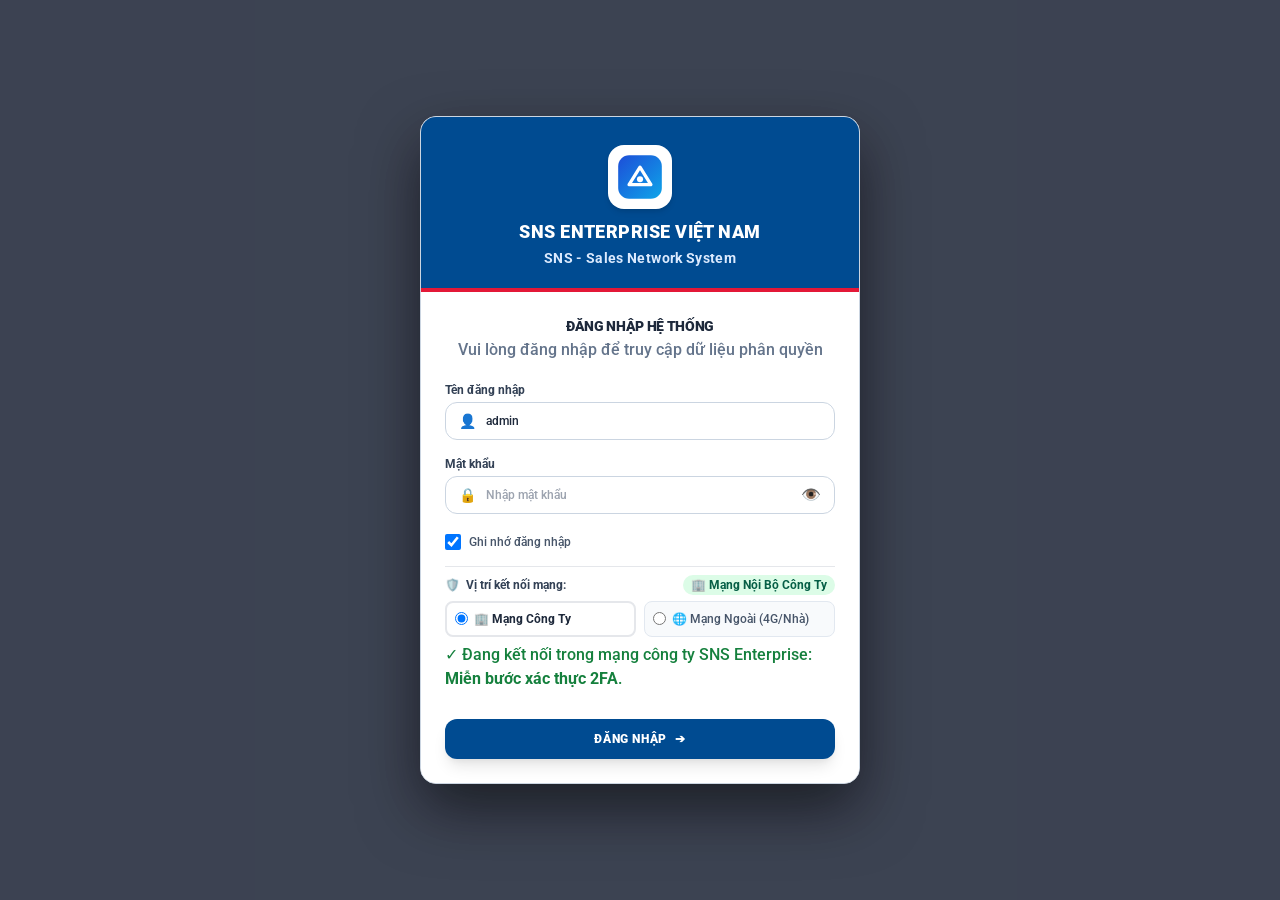
==== index.html @ ab9545ea "feat: Initial release of SNS Enterprise Platform Standalone Demo" ====
<!DOCTYPE html>



<html lang="vi">



<head>



    <meta charset="UTF-8">



    <meta name="viewport" content="width=device-width, initial-scale=1.0">



    <title>SNS - Sales Network System</title>



    <link rel="stylesheet" href="tailwind.min.css">



        <script src="pako.min.js"></script>



    <script src="echarts.min.js"></script>



    <script src="xlsx.full.min.js"></script>



    <script src="exceljs.min.js"></script>



    <script src="html2pdf.bundle.min.js"></script>



    <link href="https://fonts.googleapis.com/css2?family=Roboto:wght@300;400;500;700;900&family=JetBrains+Mono:wght@500;700&display=swap" rel="stylesheet">



    <!-- ENTERPRISE CUSTOM STYLESHEET (DECOUPLED MODULAR) -->
    <link rel="stylesheet" href="css/app-custom.css?v=1794474573">



</head>



<body class="flex min-h-screen bg-[#F0F2F5]">



        <!-- LOGIN MODAL (EXACT MATCH OF USER SCREENSHOT media_1788600533788.png) -->



    <div id="login-overlay" style="display: flex; position: fixed; inset: 0; z-index: 999999; background: #0f172a; align-items: center; justify-content: center;" class="cj-modal-backdrop active" onclick="if(event.target === this && currentUser) closeLoginModal();">



        <div class="cj-modal-window relative max-w-md w-full rounded-2xl overflow-hidden shadow-2xl" onclick="event.stopPropagation();" style="max-width: 440px;">



            <!-- Close Button (X) - ONLY VISIBLE WHEN USER IS LOGGED IN -->



            <button id="login-modal-close-btn" onclick="closeLoginModal()" type="button" class="absolute top-3 right-3 text-white/80 hover:text-white hover:bg-white/20 rounded-full w-8 h-8 flex items-center justify-center text-sm font-bold z-20 transition-all cursor-pointer hidden" title="Đóng bảng đăng nhập">



                ✕



            </button>







            <!-- 1. Top Blue Brand Header with Red Accent Line -->



            <div class="pt-7 pb-5 px-6 flex flex-col items-center justify-center text-center" style="background-color: #004B91 !important; border-bottom: 4px solid #E31837 !important;">



                <!-- White rounded square logo container -->



                <div class="w-16 h-16 bg-white rounded-2xl shadow-md p-2 flex items-center justify-center mb-3">



                    <img src="logo_sns.svg" alt="SNS Enterprise" class="w-full h-full object-contain">



                </div>



                <h2 class="text-white font-black text-lg tracking-wide uppercase leading-tight">SNS ENTERPRISE VIỆT NAM</h2>



                <p class="text-blue-100 text-sm font-bold tracking-wide mt-1">SNS - Sales Network System</p>



            </div>







            <!-- 2. Form Body -->



            <div class="p-6 bg-white">



                <div class="text-center mb-5">



                    <h3 class="text-sm font-black text-slate-800 uppercase tracking-tight">ĐĂNG NHẬP HỆ THỐNG</h3>



                    <p class="text-[11px] text-slate-500 font-medium mt-0.5">Vui lòng đăng nhập để truy cập dữ liệu phân quyền</p>



                </div>







                <!-- Error Message Banner -->



                <div id="login-error-msg" class="hidden mb-4 p-2.5 rounded-lg bg-red-50 border border-red-200 text-red-600 text-xs font-semibold flex items-center gap-2">



                    <span>⚠️</span> <span id="login-error-text">Mật khẩu không chính xác!</span>



                </div>











                <!-- Input Fields matching user screenshot -->



                <form onsubmit="submitLogin(event)" class="space-y-4">



                    <div>



                        <label class="block text-xs font-bold text-slate-700 mb-1">Tên đăng nhập</label>



                        <div class="relative flex items-center">



                            <span class="absolute left-3.5 text-slate-400 text-sm">👤</span>



                            <input type="text" id="login-username" value="admin" required placeholder="Nhập tên đăng nhập" class="w-full text-xs border border-slate-300 rounded-xl pl-10 pr-3 py-2.5 focus:outline-none focus:ring-2 focus:ring-blue-500 font-medium text-slate-800 bg-white">



                        </div>



                    </div>







                    <div>



                        <label class="block text-xs font-bold text-slate-700 mb-1">Mật khẩu</label>



                        <div class="relative flex items-center">



                            <span class="absolute left-3.5 text-slate-400 text-sm">🔒</span>



                            <input type="password" id="login-password" required placeholder="Nhập mật khẩu" class="w-full text-xs border border-slate-300 rounded-xl pl-10 pr-10 py-2.5 focus:outline-none focus:ring-2 focus:ring-blue-500 font-medium text-slate-800 bg-white">



                            <button type="button" onclick="togglePasswordVisibility('login-password')" class="absolute right-3.5 text-slate-400 hover:text-slate-600 cursor-pointer">👁️</button>



                        </div>



                    </div>







                    <div class="flex items-center justify-between pt-1">



                        <label class="flex items-center gap-2 cursor-pointer select-none">



                            <input type="checkbox" id="login-remember" checked class="w-4 h-4 text-blue-600 rounded border-slate-300 focus:ring-blue-500">



                            <span class="text-xs font-medium text-slate-600">Ghi nhớ đăng nhập</span>



                        </label>



                    </div>







                    <!-- Zero Trust Context-Aware Network Selector -->
                    <div class="pt-2 pb-1 border-t border-slate-100">
                        <div class="flex items-center justify-between text-xs font-bold text-slate-700 mb-1.5">
                            <span class="flex items-center gap-1.5">
                                <span>🛡️</span> Vị trí kết nối mạng:
                            </span>
                            <span id="badge-network-status" class="text-[10px] font-bold px-2 py-0.5 rounded-full bg-emerald-100 text-emerald-800">
                                🏢 Mạng Nội Bộ Công Ty
                            </span>
                        </div>
                        <div class="grid grid-cols-2 gap-2 text-xs">
                            <label id="label-net-company" class="flex items-center gap-1.5 p-2 rounded-lg border-2 border-emerald-500 bg-emerald-50/70 cursor-pointer text-slate-800 font-bold transition">
                                <input type="radio" name="network_mode" value="company" checked onchange="updateNetworkModeDisplay('company')" class="text-emerald-600">
                                <span>🏢 Mạng Công Ty</span>
                            </label>
                            <label id="label-net-external" class="flex items-center gap-1.5 p-2 rounded-lg border border-slate-200 bg-slate-50 cursor-pointer text-slate-600 font-medium transition">
                                <input type="radio" name="network_mode" value="external" onchange="updateNetworkModeDisplay('external')" class="text-amber-600">
                                <span>🌐 Mạng Ngoài (4G/Nhà)</span>
                            </label>
                        </div>
                        <p id="net-hint-text" class="text-[10px] text-emerald-700 mt-1.5 font-medium">
                            ✓ Đang kết nối trong mạng công ty SNS Enterprise: <strong>Miễn bước xác thực 2FA</strong>.
                        </p>
                    </div>

                    <script>
                    function updateNetworkModeDisplay(mode) {
                        const badge = document.getElementById('badge-network-status');
                        const hint = document.getElementById('net-hint-text');
                        const lComp = document.getElementById('label-net-company');
                        const lExt = document.getElementById('label-net-external');
                        if (mode === 'company') {
                            if (badge) {
                                badge.className = 'text-[10px] font-bold px-2 py-0.5 rounded-full bg-emerald-100 text-emerald-800';
                                badge.textContent = '🏢 Mạng Nội Bộ Công Ty';
                            }
                            if (hint) {
                                hint.className = 'text-[10px] text-emerald-700 mt-1.5 font-medium';
                                hint.innerHTML = '✓ Đang kết nối trong mạng công ty SNS Enterprise: <strong>Miễn bước xác thực 2FA</strong>.';
                            }
                            if (lComp) lComp.className = 'flex items-center gap-1.5 p-2 rounded-lg border-2 border-emerald-500 bg-emerald-50/70 cursor-pointer text-slate-800 font-bold transition';
                            if (lExt) lExt.className = 'flex items-center gap-1.5 p-2 rounded-lg border border-slate-200 bg-slate-50 cursor-pointer text-slate-600 font-medium transition';
                        } else {
                            if (badge) {
                                badge.className = 'text-[10px] font-bold px-2 py-0.5 rounded-full bg-amber-100 text-amber-800';
                                badge.textContent = '🌐 Mạng Ngoài (Internet / 4G)';
                            }
                            if (hint) {
                                hint.className = 'text-[10px] text-amber-700 mt-1.5 font-medium';
                                hint.innerHTML = '⚠️ Truy cập từ Internet bên ngoài: Bắt buộc <strong>Xác thực OTP gửi qua Email cá nhân</strong> theo chuẩn Zero Trust.';
                            }
                            if (lExt) lExt.className = 'flex items-center gap-1.5 p-2 rounded-lg border-2 border-amber-500 bg-amber-50/70 cursor-pointer text-slate-800 font-bold transition';
                            if (lComp) lComp.className = 'flex items-center gap-1.5 p-2 rounded-lg border border-slate-200 bg-slate-50 cursor-pointer text-slate-600 font-medium transition';
                        }
                    }

                    try {
                        const _p = new URLSearchParams(window.location.search);
                        if (_p.get('network_mode') === 'external') {
                            window.addEventListener('DOMContentLoaded', () => {
                                const rExt = document.querySelector('input[name="network_mode"][value="external"]');
                                if (rExt) {
                                    rExt.checked = true;
                                    updateNetworkModeDisplay('external');
                                }
                            });
                        }
                    } catch (_) {}
                    </script>

                    <!-- Solid Blue Submit Button matching image -->



                    <div class="pt-2">



                        <button type="submit" class="w-full py-3 rounded-xl text-white font-black text-xs uppercase tracking-wider shadow-lg flex items-center justify-center gap-2 transition-all cursor-pointer" style="background-color: #004B91 !important;">



                            <span>ĐĂNG NHẬP</span> <span>➔</span>



                        </button>



                    </div>



                </form>



            </div>



        </div>



    </div>







    <!-- CHANGE PASSWORD MODAL -->



    <div id="change-password-modal" style="display: none;" class="cj-modal-backdrop">



        <div class="cj-modal-window max-w-md w-full p-6">



            <div class="flex items-center justify-between mb-4 border-b border-slate-100 pb-3">



                <div class="flex items-center gap-2">



                    <span class="text-xl">🔑</span>



                    <div>



                        <h3 class="text-sm font-black text-slate-800">Đổi Mật Khẩu Cá Nhân</h3>



                        <p class="text-[11px] text-slate-500">Bảo mật tài khoản người dùng</p>



                    </div>



                </div>



                <button onclick="closeChangePasswordModal()" class="text-slate-400 hover:text-slate-600 text-lg font-bold">✕</button>



            </div>







            <!-- Messages -->



            <div id="cp-error-msg" class="hidden mb-3 p-2.5 rounded-lg bg-red-50 border border-red-200 text-red-600 text-xs font-semibold flex items-center gap-2">



                <span>⚠️</span> <span id="cp-error-text">Lỗi</span>



            </div>



            <div id="cp-success-msg" class="hidden mb-3 p-2.5 rounded-lg bg-emerald-50 border border-emerald-200 text-emerald-700 text-xs font-semibold flex items-center gap-2">



                <span>✅</span> <span>Đổi mật khẩu thành công!</span>



            </div>







            <form onsubmit="submitChangePassword(event); return false;" class="space-y-3">



                <div>



                    <label class="block text-xs font-semibold text-slate-700 mb-1">Tài khoản:</label>



                    <input type="text" id="cp-username" disabled class="w-full text-xs bg-slate-100 border border-slate-300 rounded-lg p-2 font-bold text-slate-600">



                </div>



                <div>



                    <label class="block text-xs font-semibold text-slate-700 mb-1">Mật khẩu hiện tại:</label>



                    <div class="relative">



                        <input type="password" id="cp-curr-pass" placeholder="Nhập mật khẩu đang dùng" class="w-full text-xs border border-slate-300 rounded-lg p-2 pr-10 focus:outline-none focus:ring-2 focus:ring-blue-500">



                        <button type="button" onclick="togglePasswordVisibility('cp-curr-pass')" class="absolute right-3 top-2 text-slate-400 hover:text-slate-600">👁️</button>



                    </div>



                </div>



                <div>



                    <label class="block text-xs font-semibold text-slate-700 mb-1">Mật khẩu mới:</label>



                    <div class="relative">



                        <input type="password" id="cp-new-pass" oninput="onPasswordInputChange(this.value)" placeholder="Nhập mật khẩu mới" class="w-full text-xs border border-slate-300 rounded-lg p-2 pr-10 focus:outline-none focus:ring-2 focus:ring-blue-500 font-mono">
                    </div>

                    <!-- Bảng hướng dẫn & kiểm tra điều kiện mật khẩu trực quan -->
                    <div class="mt-2 p-2.5 rounded-lg bg-slate-50 border border-slate-200 text-[11px] space-y-1.5">
                        <div class="font-bold text-slate-700 flex items-center gap-1.5">
                            <span>🛡️</span> <span>Yêu cầu điều kiện mật khẩu:</span>
                        </div>
                        <div class="grid grid-cols-1 gap-1 text-[11px] text-slate-600 pl-1">
                            <div id="rule-len" class="flex items-center gap-1.5 text-slate-500 transition-colors">
                                <span class="icon font-black text-xs text-slate-400">○</span>
                                <span>Tối thiểu <strong>8 ký tự</strong> trở lên</span>
                            </div>
                            <div id="rule-num" class="flex items-center gap-1.5 text-slate-500 transition-colors">
                                <span class="icon font-black text-xs text-slate-400">○</span>
                                <span>Chứa ít nhất <strong>1 chữ số</strong> (0–9)</span>
                            </div>
                            <div id="rule-spec" class="flex items-center gap-1.5 text-slate-500 transition-colors">
                                <span class="icon font-black text-xs text-slate-400">○</span>
                                <span>Chứa ít nhất <strong>1 ký tự đặc biệt</strong> (ví dụ: <code>@</code>, <code>#</code>, <code>$</code>, <code>%</code>, <code>*</code>, <code>!</code>)</span>
                            </div>
                        </div>
                    </div>
                    



                </div>



                <div>



                    <label class="block text-xs font-semibold text-slate-700 mb-1">Xác nhận mật khẩu mới:</label>



                    <div class="relative">



                        <input type="password" id="cp-confirm-pass" placeholder="Nhập lại mật khẩu mới" class="w-full text-xs border border-slate-300 rounded-lg p-2 pr-10 focus:outline-none focus:ring-2 focus:ring-blue-500">



                        <button type="button" onclick="togglePasswordVisibility('cp-confirm-pass')" class="absolute right-3 top-2 text-slate-400 hover:text-slate-600">👁️</button>



                    </div>



                </div>



                <div class="flex justify-end gap-2 pt-3">



                    <button type="button" onclick="closeChangePasswordModal()" class="px-4 py-2 rounded-lg bg-slate-100 hover:bg-slate-200 text-slate-700 text-xs font-bold transition-all">



                        Hủy



                    </button>



<button type="button" id="btn-submit-change-pass" onclick="submitChangePassword(event)" style="background-color: #004B91 !important; color: #ffffff !important;" class="px-5 py-2.5 rounded-xl bg-[#004B91] hover:bg-blue-800 text-white text-xs font-black shadow-md transition-all cursor-pointer flex items-center gap-1.5">



                        <span>💾</span> <span id="cp-btn-text">Lưu Mật Khẩu</span>



                    </button>



                </div>



            </form>



        </div>



    </div>







    <!-- AVATAR MODAL (CẬP NHẬT ẢNH ĐẠI DIỆN) -->



    <div id="avatar-modal" style="display: none; z-index: 1000000 !important;" class="cj-modal-backdrop">



        <div class="cj-modal-window max-w-xl w-full p-5 sm:p-6 flex flex-col shadow-2xl border border-slate-200" style="max-height: 90vh;">



            <!-- Modal Header -->



            <div class="flex items-center justify-between pb-3 border-b border-slate-100 flex-shrink-0">



                <div class="flex items-center gap-2.5">



                    <div class="w-9 h-9 rounded-xl bg-sky-100 text-sky-700 flex items-center justify-center text-xl font-bold">



                        📷



                    </div>



                    <div>



                        <h3 class="text-base font-black text-slate-800">Cập Nhật Ảnh Đại Diện</h3>



                        <p class="text-xs text-slate-500">Tùy biến hình đại diện cá nhân trên hệ thống CJ</p>



                    </div>



                </div>



                <button type="button" onclick="closeAvatarModal()" class="w-8 h-8 rounded-lg bg-slate-100 hover:bg-slate-200 text-slate-500 hover:text-slate-800 text-base font-bold transition-all flex items-center justify-center">✕</button>



            </div>







            <!-- Modal Body (Scrollable) -->



            <div class="overflow-y-auto flex-1 py-4 space-y-4 pr-1">



                <!-- Current & Selected Avatar Preview Card -->



                <div class="p-4 rounded-2xl bg-gradient-to-r from-blue-900 to-indigo-950 text-white flex items-center gap-4 shadow-sm border border-blue-800/60">



                    <div class="relative flex-shrink-0">



                        <div id="avatar-modal-preview-box" class="w-20 h-20 rounded-full overflow-hidden border-2 border-white shadow-md flex items-center justify-center bg-blue-800 text-white text-2xl font-black">



                            <span id="avatar-preview-fallback">👤</span>



                            <img id="avatar-preview-img" src="" alt="Preview" class="w-full h-full object-cover hidden">



                        </div>



                        <div class="absolute bottom-0 right-0 w-6 h-6 bg-emerald-500 rounded-full border-2 border-white flex items-center justify-center text-[10px] text-white font-bold" title="Xem trước">✓</div>



                    </div>



                    <div class="flex-1 min-w-0">



                        <div class="text-[11px] uppercase tracking-wider text-sky-300 font-bold">Đang hiển thị cho tài khoản</div>



                        <div id="avatar-preview-fullname" class="text-base font-black truncate text-white">Quản Trị Viên</div>



                        <div id="avatar-preview-username" class="text-xs text-blue-200 font-mono">@admin</div>



                        <div class="text-[11px] text-slate-300 mt-1 flex items-center gap-1.5">



                            <span class="inline-block w-2 h-2 rounded-full bg-emerald-400"></span>



                            <span id="avatar-preview-source">Chưa thay đổi</span>



                        </div>



                    </div>



                </div>







                <!-- Tabs: 1. Bộ Sưu Tập Có Sẵn | 2. Tải Lên Từ Máy Tính -->



                <div>



                    <div class="flex items-center gap-2 border-b border-slate-200 pb-2">



                        <button type="button" id="tab-btn-preset-avatar" onclick="switchAvatarTab('preset')" class="px-3.5 py-1.5 rounded-lg text-xs font-black transition-all bg-blue-600 text-white shadow-xs flex items-center gap-1.5">



                            <span>🎭</span> <span>Bộ Sưu Tập Có Sẵn (12)</span>



                        </button>



                        <button type="button" id="tab-btn-upload-avatar" onclick="switchAvatarTab('upload')" class="px-3.5 py-1.5 rounded-lg text-xs font-black transition-all bg-slate-100 text-slate-700 hover:bg-slate-200 flex items-center gap-1.5">



                            <span>💻</span> <span>Tải Lên Từ Máy Tính</span>



                        </button>



                    </div>







                    <!-- TAB 1: PRESET AVATARS -->



                    <div id="tab-content-preset" class="pt-3">



                        <div class="text-[11px] font-semibold text-slate-500 mb-2.5 flex items-center justify-between">



                            <span>Chọn một ảnh đại diện phong cách chuyên nghiệp phù hợp với bạn:</span>



                            <span class="text-[10px] text-blue-600 font-bold">Vector HD Siêu Nét</span>



                        </div>



                        <div id="preset-avatars-grid" class="grid grid-cols-4 sm:grid-cols-6 gap-2.5">



                            <!-- Injected by JavaScript -->



                        </div>



                    </div>







                    <!-- TAB 2: UPLOAD FROM COMPUTER -->



                    <div id="tab-content-upload" class="pt-3 hidden">



                        <div class="border-2 border-dashed border-sky-300 hover:border-blue-500 rounded-2xl p-6 bg-sky-50/50 hover:bg-sky-50 transition-all text-center cursor-pointer flex flex-col items-center justify-center gap-2" onclick="document.getElementById('avatar-file-input').click()">



                            <input type="file" id="avatar-file-input" accept="image/png,image/jpeg,image/jpg,image/webp,image/gif" class="hidden" onchange="handleAvatarFileSelect(event)">



                            <div class="w-14 h-14 rounded-2xl bg-white shadow-sm border border-sky-200 flex items-center justify-center text-2xl text-blue-600">



                                📤



                            </div>



                            <div class="font-bold text-slate-800 text-sm">Nhấp để chọn ảnh từ máy tính hoặc kéo thả vào đây</div>



                            <div class="text-xs text-slate-500">Hỗ trợ JPG, PNG, WEBP, GIF (Tối đa 10MB)</div>



                            <div class="mt-2 inline-flex items-center gap-1 text-[11px] font-bold text-blue-700 bg-white px-3 py-1.5 rounded-lg border border-blue-200 shadow-2xs">



                                <span>⚡</span> Tự động căn chỉnh & nén kích thước tối ưu (128x128px)



                            </div>



                        </div>



                        <div id="upload-status-msg" class="mt-2 text-xs font-semibold text-slate-600 hidden text-center"></div>



                    </div>



                </div>



            </div>







            <!-- Modal Footer -->



            <div class="pt-3 border-t border-slate-100 flex items-center justify-between flex-shrink-0">



                <button type="button" onclick="resetAvatarToDefault()" class="px-3 py-2 rounded-xl text-xs font-bold text-red-600 hover:bg-red-50 border border-red-200 transition-all flex items-center gap-1" title="Xóa ảnh và dùng chữ cái đầu">



                    <span>🗑️</span> <span>Về Mặc Định</span>



                </button>



                <div class="flex items-center gap-2">



                    <button type="button" onclick="closeAvatarModal()" class="px-4 py-2 rounded-xl text-xs font-bold text-slate-600 hover:bg-slate-100 border border-slate-200 transition-all">



                        Hủy



                    </button>



                    <button type="button" onclick="saveUserAvatar()" class="px-5 py-2 rounded-xl text-xs font-black text-white bg-blue-600 hover:bg-blue-700 shadow transition-all flex items-center gap-1.5">



                        <span>💾</span> <span>Lưu Ảnh Đại Diện</span>



                    </button>



                </div>



            </div>



        </div>



    </div>







    <!-- ADMIN USER MANAGEMENT MODAL (MODERN RBAC PORTAL) -->



    <div id="admin-modal" style="display: none;" class="cj-modal-backdrop">



        <div class="cj-modal-window max-w-6xl w-full p-3 sm:p-5 md:p-6 flex flex-col shadow-2xl border border-slate-200" style="max-height: 94vh;">



            <!-- Header Bar -->



            <div class="flex flex-col sm:flex-row sm:items-center justify-between border-b border-slate-200 pb-3 mb-3 gap-2.5">



                <div class="flex items-center gap-2.5">



                    <div class="w-9 h-9 sm:w-10 sm:h-10 rounded-xl bg-blue-600 text-white flex items-center justify-center font-bold text-lg shadow-md flex-shrink-0">



                        ⚙️



                    </div>



                    <div>



                        <div class="flex items-center gap-2">



                            <h3 class="text-sm sm:text-base font-black text-slate-900 leading-tight flex items-center gap-2"><span>Identity & Access Management (IAM)</span> <span class="text-xs font-normal text-slate-400">| Quản Trị Phân Quyền Doanh Nghiệp</span></h3>



                            <span id="user-count-badge-header" class="px-2 py-0.5 rounded-full text-[11px] font-black bg-blue-100 text-blue-800 border border-blue-200">30 Users</span>



                        </div>



                        <p class="text-[11px] text-slate-500 flex items-center gap-1.5"><span class="w-2 h-2 rounded-full bg-emerald-500 inline-block animate-pulse"></span> Zero-Trust Architecture • RBAC • Row-Level Security (RLS) • ISO/IEC 27001 Standard</p>



                    </div>



                </div>



                



                <!-- Action Toolbar (SOLID HIGH-CONTRAST BUTTONS) -->
                <div class="flex flex-wrap items-center gap-2">
                    <button type="button" onclick="openImportExcelModal()" class="btn-admin-action-import" title="Import danh sách người dùng từ file Excel">
                        <span style="font-size: 14px;">📥</span> <span>Import Excel</span>
                    </button>
                    <button type="button" onclick="exportUsersExcel()" class="btn-admin-action-export" title="Xuất danh sách Master Users ra file Excel">
                        <span style="font-size: 14px;">📊</span> <span>Xuất Excel</span>
                    </button>
                    <button type="button" onclick="resetDefaultUsers()" class="btn-admin-action-reset" title="Khôi phục danh sách 40 tài khoản chuẩn của hệ thống">
                        <span style="font-size: 14px;">↺</span> <span>Khôi Phục Gốc</span>
                    </button>
                    <button type="button" onclick="closeAdminModal()" class="btn-admin-action-close" title="Đóng cửa sổ">
                        ✕
                    </button>
                </div>



            </div>







            <!-- Modal Scrollable Content -->



            <div class="flex-1 overflow-y-auto space-y-3 pr-1">



                <!-- KPI Quick Stats -->



                <div class="grid grid-cols-2 sm:grid-cols-4 gap-2">



                    <div class="bg-gradient-to-br from-blue-50/90 to-blue-100/40 border border-blue-200 rounded-xl p-2.5">



                        <div class="text-[10px] uppercase font-bold text-blue-700 flex items-center justify-between">



                            <span>Tổng Tài Khoản</span>



                            <span>👥</span>



                        </div>



                        <div class="text-xl font-black font-mono-num text-blue-900 mt-0.5" id="stat-total-users">0</div>



                        <div class="text-[10px] text-blue-600 font-medium truncate" id="stat-total-users-sub">Đang hoạt động trên hệ thống</div>



                    </div>



                    <div class="bg-gradient-to-br from-amber-50/90 to-amber-100/40 border border-amber-200 rounded-xl p-2.5">



                        <div class="text-[10px] uppercase font-bold text-amber-700 flex items-center justify-between">



                            <span>Admin & BOD</span>



                            <span>👑</span>



                        </div>



                        <div class="text-xl font-black font-mono-num text-amber-900 mt-0.5" id="stat-admin-bod">0</div>



                        <div class="text-[10px] text-amber-600 font-medium truncate">Quản trị & Ban Giám Đốc</div>



                    </div>



                    <div class="bg-gradient-to-br from-emerald-50/90 to-emerald-100/40 border border-emerald-200 rounded-xl p-2.5">



                        <div class="text-[10px] uppercase font-bold text-emerald-700 flex items-center justify-between">



                            <span>Field Sales Force</span>



                            <span>💼</span>



                        </div>



                        <div class="text-xl font-black font-mono-num text-emerald-900 mt-0.5" id="stat-field-sales">0</div>



                        <div class="text-[10px] text-emerald-600 font-medium truncate">RSM, ASM, GSBH, KAM</div>



                    </div>



                    <div class="bg-gradient-to-br from-purple-50/90 to-purple-100/40 border border-purple-200 rounded-xl p-2.5">



                        <div class="text-[10px] uppercase font-bold text-purple-700 flex items-center justify-between">



                            <span>Back Office & Viewers</span>



                            <span>👁️</span>



                        </div>



                        <div class="text-xl font-black font-mono-num text-purple-900 mt-0.5" id="stat-viewers">0</div>



                        <div class="text-[10px] text-purple-600 font-medium truncate">NPP, B2B/KR, Viewers</div>



                    </div>



                </div>







                <!-- Form Thêm/Sửa (COLLAPSED BY DEFAULT - CLICK ĐỂ BUNG MỞ) -->



                <div class="bg-white border border-slate-200 rounded-xl shadow-sm relative z-30">



                    <div class="px-3.5 py-2.5 bg-slate-100 hover:bg-slate-200/70 flex items-center justify-between cursor-pointer select-none transition-all rounded-t-xl" onclick="toggleAdminUserForm()">



                        <div class="flex items-center gap-2">



                            <span id="admin-form-icon" class="text-sm font-bold text-blue-700">➕</span>



                            <span id="admin-form-title" class="text-xs font-black text-slate-800 uppercase tracking-wide">Thêm Người Dùng Mới</span>



                            <span id="admin-form-badge" class="hidden text-[10px] font-bold px-2 py-0.5 rounded-full bg-amber-100 text-amber-800 border border-amber-200">Đang Sửa</span>



                        </div>



                        <div class="flex items-center gap-2">



                            <span id="admin-form-toggle-btn" class="text-xs text-blue-700 font-bold bg-white px-2.5 py-1 rounded-lg border border-slate-300 hover:bg-blue-50 shadow-2xs">Bung mở biểu mẫu ▼</span>



                        </div>



                    </div>



                    <!-- Form content collapsed by default -->



                    <div id="admin-user-form-content" class="hidden p-3.5 space-y-3 border-t border-slate-200">



                        <form id="admin-user-form" onsubmit="saveAdminUser(event)" class="space-y-3">



                            <!-- Row 1: Account Info -->



                            <div class="grid grid-cols-1 sm:grid-cols-2 md:grid-cols-5 gap-2.5">

                                <div>
                                    <label class="block text-[11px] font-bold text-slate-700 mb-1">Username <span class="text-rose-500">*</span>:</label>
                                    <input type="text" id="adm-username" required placeholder="vd: asm_danang" class="w-full text-xs border border-slate-300 rounded-lg p-2 focus:ring-2 focus:ring-blue-500 font-mono text-slate-800">
                                </div>

                                <div>
                                    <label class="block text-[11px] font-bold text-slate-700 mb-1">Email (Nhận OTP) <span class="text-rose-500">*</span>:</label>
                                    <input type="email" id="adm-email" placeholder="vd: user@enterprise-demo.com" class="w-full text-xs border border-blue-300 rounded-lg p-2 focus:ring-2 focus:ring-blue-500 font-mono text-slate-800 bg-blue-50/20">
                                </div>

                                <div>
                                    <label class="block text-[11px] font-bold text-slate-700 mb-1">Mật khẩu:</label>
                                    <div class="relative flex items-center">
                                        <input type="password" id="adm-password" placeholder="Tối thiểu 8 ký tự (VD: Cj@2026#)" class="w-full text-xs border border-slate-300 rounded-lg p-2 pr-9 focus:ring-2 focus:ring-blue-500 font-mono font-bold text-blue-900">
                                        <button type="button" onclick="togglePasswordVisibility('adm-password')" class="absolute right-2.5 text-slate-400 hover:text-slate-600 text-sm cursor-pointer" title="Ẩn/Hiện mật khẩu">👁️</button>
                                    </div>
                                </div>

                                <div>
                                    <label class="block text-[11px] font-bold text-slate-700 mb-1">Họ và Tên <span class="text-rose-500">*</span>:</label>
                                    <input type="text" id="adm-fullname" required placeholder="vd: Nguyễn Văn A" class="w-full text-xs border border-slate-300 rounded-lg p-2 focus:ring-2 focus:ring-blue-500 font-semibold text-slate-800">
                                </div>



                                <div>



                                    <label class="block text-[11px] font-bold text-slate-700 mb-1">Vai trò (Role) <span class="text-rose-500">*</span>:</label>



                                    <select id="adm-role" required onchange="onAdminRoleChange()" class="w-full text-xs border border-slate-300 rounded-lg p-2 font-bold text-slate-800 bg-white cursor-pointer hover:border-blue-400">



                                        <option value="admin">admin (Quản trị viên toàn quyền)</option>



                                        <option value="bod">bod (Ban Giám Đốc)</option>



                                        <option value="head_gt">head_gt (Trưởng Kênh GT Toàn Quốc)</option>



                                        <option value="head_mt">head_mt (Trưởng Kênh MT Toàn Quốc)</option>



                                        <option value="head_b2b">head_b2b (Trưởng Kênh B2B Toàn Quốc)</option>



                                        <option value="head_kr">head_kr (Trưởng Kênh KR Toàn Quốc)</option>



                                        <option value="rsm">rsm (Giám đốc Miền GT)</option>



                                        <option value="asm">asm (Quản lý Vùng GT)</option>



                                        <option value="gsbh">gsbh (Giám sát Bán hàng GT)</option>



                                        <option value="npp">npp (Nhà Phân Phối GT)</option>



                                        <option value="kam">kam (Quản lý Key Account MT)</option>



                                        <option value="b2b_lead">b2b_lead (Phụ trách Phân khúc B2B)</option>



                                        <option value="kr_lead">kr_lead (Phụ trách Nhóm Đại lý KR)</option>



                                        <option value="viewer">viewer (Back Office chỉ xem báo cáo)</option>



                                    </select>



                                </div>



                            </div>







                            <!-- Row 2: 3 Cấp Phân Quyền (Kênh -> Cấp -> Phạm vi) -->



                            <div class="grid grid-cols-1 sm:grid-cols-2 md:grid-cols-4 gap-2.5 pt-1 border-t border-slate-100">



                                <!-- Cấp 1: Kênh -->



                                <div class="relative">



                                    <label class="block text-[11px] font-bold text-slate-700 mb-1">1. Kênh (Channel):</label>



                                    <div id="adm-channel-btn" onclick="toggleAdminChannelDropdown(event)" class="w-full text-xs border border-slate-300 rounded-lg p-2 bg-white flex items-center justify-between cursor-pointer hover:border-blue-400 select-none">



                                        <span id="adm-channel-display" class="font-bold text-blue-800 truncate">Tất cả (4 Kênh)</span>



                                        <span class="text-[10px] text-slate-400 ml-1">▼</span>



                                    </div>



                                    <div id="adm-channel-menu" class="hidden absolute left-0 top-full mt-1 w-64 bg-white border border-slate-300 rounded-xl shadow-2xl p-2.5 z-[100] max-h-80 overflow-y-auto">



                                        <div class="text-[10px] font-bold text-slate-500 uppercase tracking-wider mb-1.5 pb-1 border-b border-slate-100 flex items-center justify-between">



                                            <span>Chọn 1 hoặc nhiều Kênh</span>



                                            <button type="button" onclick="closeAdminChannelDropdown()" class="text-slate-400 hover:text-slate-700 font-bold">✕</button>



                                        </div>



                                        <div class="space-y-1">



                                            <label class="flex items-center gap-2 p-1.5 rounded hover:bg-slate-50 cursor-pointer text-xs font-bold text-slate-800">



                                                <input type="checkbox" id="chk-chan-all" checked onchange="onAdminChannelCheckboxChange('all')" class="rounded text-blue-600 focus:ring-blue-500">



                                                <span>Tất cả (4 Kênh)</span>



                                            </label>



                                            <div class="h-px bg-slate-100 my-1"></div>



                                            <label class="flex items-center gap-2 p-1.5 rounded hover:bg-blue-50 cursor-pointer text-xs font-semibold text-blue-700">



                                                <input type="checkbox" id="chk-chan-gt" value="GT" checked onchange="onAdminChannelCheckboxChange('GT')" class="rounded text-blue-600 focus:ring-blue-500">



                                                <span>GT (Kênh Truyền Thống)</span>



                                            </label>



                                            <label class="flex items-center gap-2 p-1.5 rounded hover:bg-emerald-50 cursor-pointer text-xs font-semibold text-emerald-700">



                                                <input type="checkbox" id="chk-chan-mt" value="MT" checked onchange="onAdminChannelCheckboxChange('MT')" class="rounded text-emerald-600 focus:ring-emerald-500">



                                                <span>MT (Kênh Hiện Đại)</span>



                                            </label>



                                            <label class="flex items-center gap-2 p-1.5 rounded hover:bg-amber-50 cursor-pointer text-xs font-semibold text-amber-700">



                                                <input type="checkbox" id="chk-chan-b2b" value="B2B" checked onchange="onAdminChannelCheckboxChange('B2B')" class="rounded text-amber-600 focus:ring-amber-500">



                                                <span>B2B (Food Service)</span>



                                            </label>



                                            <label class="flex items-center gap-2 p-1.5 rounded hover:bg-rose-50 cursor-pointer text-xs font-semibold text-rose-700">



                                                <input type="checkbox" id="chk-chan-kr" value="KR" checked onchange="onAdminChannelCheckboxChange('KR')" class="rounded text-rose-600 focus:ring-rose-500">



                                                <span>KR (Khách Hàn Quốc)</span>



                                            </label>



                                        </div>



                                    </div>



                                    <input type="hidden" id="adm-channel" value="all">



                                </div>







                                <!-- Cấp 2: Cấp phân quyền -->



                                <div>



                                    <label class="block text-[11px] font-bold text-slate-700 mb-1">2. Cấp phân quyền (Scope Level):</label>



                                    <select id="adm-scope-level" required onchange="onAdminScopeLevelChange()" class="w-full text-xs border border-blue-300 rounded-lg p-2 font-bold text-indigo-700 bg-white hover:border-indigo-400 cursor-pointer">



                                        <option value="all">all (Toàn quyền Kênh)</option>



                                    </select>



                                </div>







                                <!-- Cấp 3: Phạm vi dữ liệu -->



                                <div class="sm:col-span-2 relative">



                                    <div class="flex items-center justify-between mb-1">



                                        <label class="block text-[11px] font-bold text-slate-700">3. Phạm vi dữ liệu (Scope Value):</label>



                                        <span id="adm-scope-count-badge" class="text-[10px] text-blue-600 font-semibold truncate max-w-[200px]">Toàn quyền</span>



                                    </div>



                                    <div id="adm-scope-btn" onclick="toggleAdminScopeDropdown(event)" class="w-full text-xs border border-blue-300 rounded-lg p-2 bg-white flex items-center justify-between cursor-pointer hover:border-blue-500 select-none">



                                        <span id="adm-scope-display" class="font-bold text-sky-800 truncate">Toàn quốc (All Values)</span>



                                        <span class="text-[10px] text-slate-400 ml-1">▼</span>



                                    </div>



                                    <div id="adm-scope-menu" class="hidden absolute right-0 top-full mt-1 w-full md:w-[520px] bg-white border border-slate-300 rounded-xl shadow-2xl p-3 z-[100]">



                                        <div class="flex items-center justify-between gap-2 mb-2 pb-2 border-b border-slate-100">



                                            <div class="flex items-center gap-1.5">



                                                <button type="button" onclick="selectAllScopeOptions(true)" class="px-2 py-0.5 bg-blue-50 hover:bg-blue-100 text-blue-700 text-[10px] font-bold rounded">✓ Chọn hết</button>



                                                <button type="button" onclick="selectAllScopeOptions(false)" class="px-2 py-0.5 bg-slate-100 hover:bg-slate-200 text-slate-600 text-[10px] font-bold rounded">✕ Bỏ hết</button>



                                            </div>



                                            <div class="flex items-center gap-2">



                                                <span id="adm-scope-total-items-badge" class="text-[10px] font-bold text-slate-500">0 mục</span>



                                                <button type="button" onclick="closeAdminScopeDropdown()" class="px-3 py-0.5 bg-blue-600 hover:bg-blue-700 text-white text-[11px] font-bold rounded">Xong</button>



                                            </div>



                                        </div>



                                        <div class="mb-2">



                                            <input type="text" id="adm-scope-search" placeholder="🔍 Gõ từ khóa để lọc danh sách nhanh..." oninput="onScopeSearchInput(this.value)" class="w-full text-xs border border-slate-300 rounded-lg p-1.5 pl-2.5 focus:ring-2 focus:ring-blue-500">



                                        </div>



                                        <div id="adm-scope-options-container" class="max-h-60 overflow-y-auto border border-slate-200 rounded-lg p-1.5 grid grid-cols-1 sm:grid-cols-2 gap-1 text-xs bg-slate-50/50">



                                        </div>



                                        <div class="mt-2 pt-2 border-t border-slate-100 flex items-center gap-1.5">



                                            <input type="text" id="adm-scope-custom-input" placeholder="Hoặc gõ tên mục tùy biến..." class="flex-1 text-[11px] border border-slate-200 rounded p-1">



                                            <button type="button" onclick="addCustomScopeFromInput()" class="px-2.5 py-1 bg-indigo-50 hover:bg-indigo-100 text-indigo-700 text-[10px] font-bold rounded">+ Thêm</button>



                                        </div>



                                    </div>



                                    <input type="hidden" id="adm-scope-value-select" value="all">



                                </div>



                            </div>







                            <!-- Action buttons -->



                            <div class="flex justify-end gap-2 pt-1 border-t border-slate-100">



                                <button type="button" id="btn-cancel-edit" onclick="cancelAdminEdit()" class="hidden px-4 py-2 rounded-lg bg-slate-200 hover:bg-slate-300 text-slate-700 text-xs font-bold transition-all cursor-pointer">



                                    Hủy Sửa



                                </button>



                                <button type="submit" class="btn-modal-save">



                                    <span>💾</span> Lưu Người Dùng



                                </button>



                            </div>



                        </form>



                    </div>



                </div>







                <!-- Search & Filter Bar -->



                <div class="flex flex-col sm:flex-row sm:items-center justify-between gap-2 bg-slate-50 p-2.5 rounded-xl border border-slate-200">



                    <div class="relative flex-1">



                        <input type="text" id="user-search-input" onkeyup="filterAdminUserTable()" placeholder="Tìm kiếm theo username, họ tên, role, phạm vi, trạng thái (khóa/active)..." class="w-full text-xs border border-slate-300 rounded-lg pl-8 pr-3 py-2 bg-white focus:ring-2 focus:ring-blue-500 focus:outline-none">



                        <span class="absolute left-2.5 top-2.5 text-slate-400 text-xs">🔍</span>



                    </div>



                    <div class="flex items-center gap-2">



                        <select id="user-filter-role" onchange="filterAdminUserTable()" class="text-xs border border-slate-300 rounded-lg px-2.5 py-2 bg-white font-semibold text-slate-700 focus:ring-2 focus:ring-blue-500 cursor-pointer">



                            <option value="ALL">Tất cả vai trò</option>



                            <option value="admin">admin (Quản trị viên)</option>



                            <option value="bod">bod (Ban Giám Đốc)</option>



                            <option value="rsm">rsm (Giám đốc Miền)</option>



                            <option value="asm">asm (Quản lý Vùng)</option>



                            <option value="gsbh">gsbh (Giám sát Bán hàng)</option>



                            <option value="kam">kam (Quản lý Key Account)</option>



                            <option value="npp">npp (Nhà Phân Phối)</option>



                            <option value="b2b_lead">b2b_lead (Phụ trách B2B)</option>



                            <option value="kr_lead">kr_lead (Phụ trách KR)</option>



                            <option value="viewer">viewer (Chỉ xem)</option>



                        </select>



                        <select id="user-filter-channel" onchange="filterAdminUserTable()" class="text-xs border border-slate-300 rounded-lg px-2.5 py-2 bg-white font-semibold text-slate-700 focus:ring-2 focus:ring-blue-500 cursor-pointer">



                            <option value="ALL">Tất cả kênh</option>



                            <option value="ALL_CHANNELS">Toàn bộ 4 Kênh (ALL)</option>



                            <option value="GT">Kênh GT</option>



                            <option value="MT">Kênh MT</option>



                            <option value="B2B">Kênh B2B</option>



                            <option value="KR">Kênh KR</option>



                        </select>



                        <button type="button" onclick="resetUserFilters()" class="px-2.5 py-2 rounded-lg bg-slate-200 hover:bg-slate-300 text-slate-700 text-xs font-bold cursor-pointer" title="Đặt lại bộ lọc">



                            ↺



                        </button>



                    </div>



                </div>







                <!-- USERS LIST: DESKTOP TABLE VIEW (SOLID CSSuser-mgmt-table-desktop) -->



                <div class="user-mgmt-table-desktop border border-slate-200 rounded-xl overflow-hidden shadow-sm">



                    <div class="bg-slate-100 px-3.5 py-2.5 flex items-center justify-between border-b border-slate-200 text-xs">



                        <div class="flex items-center justify-between w-full">



                            <span class="font-black text-slate-800 uppercase">📋 Danh Sách Người Dùng (<span id="user-count-badge" class="text-blue-700 font-black">0</span>) - <span class="text-blue-600 font-normal">Click vào hàng để xem mật khẩu & phân quyền</span></span>



                            <button type="button" onclick="exportUsersExcel()" class="btn-table-export-excel ml-2">



                                <span>📥</span> <span>Xuất Excel</span>



                            </button>



                        </div>



                    </div>



                    <div class="overflow-x-auto max-h-[420px] border border-slate-200">



                        <table class="mat-table text-left w-full border-collapse">



                            <thead class="sticky top-0 z-10 bg-slate-100 shadow-sm" style="position: sticky; top: 0; z-index: 10; background-color: #f1f5f9;">



                                <tr class="bg-slate-100 border-b-2 border-slate-200" style="background-color: #f1f5f9;">



                                    <th class="p-2.5 bg-slate-100 font-extrabold text-[11px] text-slate-700 uppercase" style="min-width: 170px;">Định Danh & Email OTP</th>



                                    <th class="p-2.5 bg-slate-100 font-black text-[11px] text-slate-700 uppercase tracking-wider" style="min-width: 130px;">Bảo Mật (Security)</th>



                                    <th class="p-2.5 bg-slate-100 font-extrabold text-[11px] text-slate-700 uppercase">Vai Trò (RBAC Role)</th>



                                    <th class="p-2.5 bg-slate-100 font-extrabold text-[11px] text-slate-700 uppercase">Kênh (Channel)</th>



                                    <th class="p-2.5 bg-slate-100 font-extrabold text-[11px] text-slate-700 uppercase">Cấp Phân Quyền</th>



                                    <th class="p-2.5 bg-slate-100 font-extrabold text-[11px] text-slate-700 uppercase">Phạm Vi (Scope)</th>



                                    <th class="p-2.5 bg-slate-100 font-extrabold text-[11px] text-slate-700 uppercase">Trạng Thái (Status)</th>



                                    <th class="p-2.5 bg-slate-100 font-extrabold text-[11px] text-slate-700 uppercase text-center" style="min-width: 200px;">Thao Tác (Actions)</th>



                                </tr>



                            </thead>



                            <tbody id="admin-user-table-body" class="bg-white divide-y divide-slate-100">



                            </tbody>



                        </table>



                    </div>



                </div>







                <!-- USERS LIST: MOBILE CARD VIEW (SOLID CSS user-mgmt-cards-mobile) -->



                <div class="user-mgmt-cards-mobile space-y-2.5">



                    <div class="flex items-center justify-between text-xs px-1 font-bold text-slate-700">



                        <span>DANH SÁCH TÀI KHOẢN (<span id="user-count-badge-mobile">0</span>)</span>



                        <span class="text-[10px] text-blue-600 font-normal">Chạm thẻ để xem chi tiết</span>



                    </div>



                    <div id="admin-user-cards-mobile" class="space-y-2 max-h-[55vh] overflow-y-auto pr-1">



                        <!-- Rendered dynamically -->



                    </div>



                </div>



            </div>



        </div>



    </div>







    <!-- EXCEL USER IMPORT MODAL -->



    <div id="admin-import-modal" style="display: none; z-index: 1000010 !important;" class="cj-modal-backdrop">



        <div class="cj-modal-window max-w-2xl w-full p-4 sm:p-6 flex flex-col shadow-2xl border border-slate-200" style="max-height: 92vh;">



            <div class="flex items-center justify-between border-b border-slate-100 pb-3 mb-3">



                <div class="flex items-center gap-2.5">



                    <div class="w-9 h-9 rounded-xl bg-emerald-600 text-white flex items-center justify-center font-bold text-lg shadow-md flex-shrink-0">



                        📥



                    </div>



                    <div>



                        <h3 class="text-sm sm:text-base font-black text-slate-900 leading-tight">Import Người Dùng Từ File Excel</h3>



                        <p class="text-[11px] text-slate-500">Tải lên file danh sách tài khoản định dạng .xlsx hoặc .xls</p>



                    </div>



                </div>



                <button type="button" onclick="closeImportExcelModal()" class="w-8 h-8 rounded-lg bg-slate-100 hover:bg-slate-200 text-slate-600 flex items-center justify-center font-bold text-sm cursor-pointer">



                    ✕



                </button>



            </div>







            <div class="flex-1 overflow-y-auto space-y-3.5 pr-1 text-xs">



                <!-- Action bar for template -->



                <div class="flex flex-col sm:flex-row sm:items-center justify-between p-3 bg-emerald-50/80 border border-emerald-200 rounded-xl gap-2">



                    <div>



                        <div class="font-bold text-emerald-900 text-xs">Chưa có file mẫu Excel?</div>



                        <div class="text-[11px] text-emerald-700">Tải về file mẫu chuẩn với các cột và ví dụ thực tế ngành FMCG</div>



                    </div>



                    <button type="button" onclick="downloadUserImportTemplate()" class="px-3 py-1.5 rounded-lg bg-emerald-700 hover:bg-emerald-800 text-white text-xs font-bold shadow-sm flex items-center gap-1.5 flex-shrink-0 cursor-pointer">



                        <span>📄</span> <span>Tải File Mẫu (.xlsx)</span>



                    </button>



                </div>







                <!-- Upload Drag & Drop Area -->



                <div id="excel-dropzone" onclick="document.getElementById('excel-file-input').click()" class="border-2 border-dashed border-slate-300 hover:border-emerald-500 bg-slate-50 hover:bg-emerald-50/30 rounded-xl p-6 text-center cursor-pointer transition-all">



                    <input type="file" id="excel-file-input" accept=".xlsx, .xls" class="hidden" onchange="handleExcelFileSelect(event)">



                    <div class="text-3xl mb-1.5">📊</div>



                    <div class="text-xs font-bold text-slate-700 mb-0.5" id="excel-filename-display">Nhấp để chọn file Excel hoặc kéo thả file vào đây</div>



                    <div class="text-[10px] text-slate-400">Hỗ trợ định dạng .xlsx, .xls (Tối đa 5MB)</div>



                </div>







                <!-- Import Mode Options -->



                <div class="bg-slate-50 p-3 rounded-xl border border-slate-200">



                    <span class="text-[11px] font-bold text-slate-700 block mb-1.5">Chế độ Import khi trùng Username:</span>



                    <div class="flex flex-wrap gap-4 text-xs">



                        <label class="flex items-center gap-2 cursor-pointer font-semibold text-slate-800">



                            <input type="radio" name="import-mode" value="upsert" checked class="text-emerald-600 focus:ring-emerald-500">



                            <span>Cập nhật nếu đã có (Upsert - Khuyên dùng)</span>



                        </label>



                        <label class="flex items-center gap-2 cursor-pointer font-semibold text-slate-800">



                            <input type="radio" name="import-mode" value="skip" class="text-emerald-600 focus:ring-emerald-500">



                            <span>Bỏ qua nếu đã tồn tại</span>



                        </label>



                    </div>



                </div>







                <!-- Preview Area (Hidden by default until file parsed) -->



                <div id="excel-preview-section" class="hidden space-y-2">



                    <div class="flex items-center justify-between text-xs">



                        <span class="font-bold text-slate-800 flex items-center gap-1.5">



                            <span>🔍</span> Bản xem trước dữ liệu: <span id="excel-preview-stats" class="text-blue-600 font-bold"></span>



                        </span>



                    </div>



                    <div class="overflow-x-auto max-h-48 border border-slate-200 rounded-lg">



                        <table class="mat-table text-left w-full text-[11px]">



                            <thead class="bg-slate-100 sticky top-0">



                                <tr>



                                    <th class="p-2 text-slate-700 font-bold">STT</th>



                                    <th class="p-2 text-slate-700 font-bold">Username</th>



                                    <th class="p-2 text-slate-700 font-bold">Họ và Tên</th>



                                    
                                    <th class="p-2 text-slate-700 font-bold">Email (OTP)</th>
<th class="p-2 text-slate-700 font-bold">Vai trò</th>



                                    <th class="p-2 text-slate-700 font-bold">Kênh</th>



                                    <th class="p-2 text-slate-700 font-bold">Cấp</th>



                                    <th class="p-2 text-slate-700 font-bold">Phạm vi</th>



                                    <th class="p-2 text-slate-700 font-bold text-center">Trạng thái</th>



                                </tr>



                            </thead>



                            <tbody id="excel-preview-tbody" class="divide-y divide-slate-100 bg-white">



                            </tbody>



                        </table>



                    </div>



                </div>



            </div>







            <!-- Modal Footer Actions -->



            <div class="flex items-center justify-end gap-2 pt-3 border-t border-slate-200 mt-2">



                <button type="button" onclick="closeImportExcelModal()" class="px-4 py-2 rounded-lg bg-slate-100 hover:bg-slate-200 text-slate-700 text-xs font-bold transition-all cursor-pointer">



                    Hủy



                </button>



                <button type="button" id="btn-execute-import" onclick="executeUserImport()" disabled class="px-5 py-2 rounded-lg bg-emerald-600 hover:bg-emerald-700 disabled:bg-slate-300 disabled:cursor-not-allowed text-white text-xs font-bold shadow transition-all flex items-center gap-1.5 cursor-pointer">



                    <span>🚀</span> <span id="btn-execute-import-text">Tiến Hành Import</span>



                </button>



            </div>



        </div>



    </div>







<!-- USER DETAIL MODAL (FOR ADMIN INSPECTION INCL. PASSWORD) -->



    <div id="user-detail-modal" style="display: none; z-index: 1000005 !important;" class="cj-modal-backdrop">



        <div class="cj-modal-window max-w-xl w-full p-6 flex flex-col shadow-2xl border border-slate-200" style="max-height: 90vh;">



            <div class="flex items-center justify-between border-b border-slate-100 pb-3 mb-4">



                <div class="flex items-center gap-3">



                    <div id="ud-avatar-box" class="w-10 h-10 rounded-full overflow-hidden bg-blue-100 flex items-center justify-center text-xl text-blue-600 shadow-sm flex-shrink-0 border border-slate-200">



                        <span id="ud-avatar-fallback">👤</span>



                        <img id="ud-avatar-img" src="" alt="Avatar" class="w-full h-full object-cover hidden">



                    </div>



                    <div>



                        <h3 class="text-base font-black text-slate-800 flex items-center gap-2">



                            Chi Tiết Tài Khoản: <span id="ud-title-username" class="font-mono text-blue-700 bg-blue-50 px-2 py-0.5 rounded">admin</span>



                        </h3>



                        <p class="text-xs text-slate-500">Thông tin xác thực, mật khẩu đăng nhập và phạm vi phân quyền</p>



                    </div>



                </div>



                <button onclick="closeUserDetailModal()" class="w-8 h-8 rounded-full bg-slate-100 hover:bg-slate-200 text-slate-600 flex items-center justify-center font-bold text-sm transition-all">



                    ✕



                </button>



            </div>







            <!-- Body -->



            <div class="flex-1 overflow-y-auto space-y-4 pr-1 text-xs">



                <!-- Credentials Card -->



                <div class="bg-gradient-to-r from-slate-50 to-blue-50/40 border border-blue-100 rounded-xl p-4 shadow-sm space-y-3">



                    <div class="text-[11px] font-black text-blue-900 uppercase tracking-wider flex items-center gap-1.5">



                        <span>🔐</span> Thông Tin Đăng Nhập & Mật Khẩu



                    </div>



                    <div class="grid grid-cols-1 sm:grid-cols-2 gap-3">



                        <div class="bg-white p-2.5 rounded-lg border border-slate-200 shadow-sm">



                            <span class="text-[10px] uppercase font-bold text-slate-400 block mb-0.5">Tên Đăng Nhập (Username)</span>



                            <span id="ud-username" class="font-mono text-sm font-black text-slate-800">admin</span>



                        </div>



                                                <div class="bg-white p-2.5 rounded-lg border border-blue-200 shadow-sm">
                            <div class="flex items-center justify-between mb-0.5">
                                <span class="text-[10px] uppercase font-bold text-blue-600">Bảo Mật Mật Khẩu (Security)</span>
                                <span class="text-[10px] text-emerald-600 font-bold" id="ud-copy-status"></span>
                            </div>
                            <div class="flex items-center justify-between gap-1.5 pt-0.5">
                                <span class="inline-flex items-center gap-1.5 px-2.5 py-1 rounded-full text-xs font-bold bg-emerald-50 text-emerald-700 border border-emerald-200">
                                    <span class="w-2 h-2 rounded-full bg-emerald-500 animate-pulse"></span>
                                    Bcrypt 12 Rounds (Encrypted)
                                </span>
                                <button type="button" onclick="quickResetFromDetail()" title="Cấp lại mật khẩu mới cho người dùng này" class="px-2.5 py-1 bg-amber-50 hover:bg-amber-100 text-amber-800 border border-amber-200 font-bold rounded text-xs transition-colors flex items-center gap-1 whitespace-nowrap cursor-pointer">
                                    <span>🔑</span> Reset Mật Khẩu
                                </button>
                            </div>
                        </div>
                    </div>
                    <div class="bg-slate-50 p-2.5 rounded-lg border border-slate-200 text-xs text-slate-700 flex items-center justify-between">
                        <div class="flex items-center gap-2">
                            <span class="font-bold text-slate-500 text-[11px] uppercase">Trạng Thái An Ninh:</span>
                            <span id="ud-status-badge" class="px-2.5 py-0.5 rounded-full text-[11px] font-bold bg-emerald-50 text-emerald-700 border border-emerald-200">● Hoạt Động (Active)</span>
                        </div>
                        <div class="flex items-center gap-2 text-xs">
                            <div class="flex items-center gap-1">
                                <span class="text-slate-400">Đăng nhập sai:</span>
                                <span id="ud-failed-attempts" class="font-mono font-bold text-slate-700">0/5 lần</span>
                            </div>
                            <button type="button" id="ud-btn-toggle-status" onclick="adminToggleUserStatusFromDetail()" class="hidden px-2.5 py-1 bg-emerald-600 hover:bg-emerald-700 text-white font-bold rounded-lg text-xs transition-colors flex items-center gap-1 shadow-xs cursor-pointer ml-1">
                                <span>🔓</span> Mở Khóa Tài Khoản
                            </button>
                        </div>
                    </div>



                </div>







                <!-- Email & 2FA Configuration Card (Zero Trust 2FA) -->
                <div class="bg-gradient-to-r from-blue-50/80 to-indigo-50/60 border border-blue-200 rounded-xl p-4 shadow-sm space-y-3">
                    <div class="flex items-center justify-between">
                        <div class="text-[11px] font-black text-blue-900 uppercase tracking-wider flex items-center gap-1.5">
                            <span>📧</span> Địa Chỉ Email Cá Nhân Nhận Mã OTP (Zero Trust 2FA)
                        </div>
                        <span id="ud-email-status" class="text-[11px] text-emerald-600 font-bold"></span>
                    </div>
                    <div class="space-y-2">
                        <div class="flex items-center gap-2">
                            <input type="email" id="ud-email-input" placeholder="nhap_email_that@gmail.com" class="flex-1 bg-white border border-blue-300 rounded-lg px-3 py-2 text-xs font-mono font-bold text-slate-800 focus:outline-none focus:ring-2 focus:ring-blue-500 shadow-2xs">
                            <button type="button" onclick="adminSaveUserEmail()" id="ud-btn-save-email" class="px-4 py-2 bg-[#004B91] hover:bg-blue-800 text-white font-bold rounded-lg text-xs transition-colors flex items-center gap-1 shadow-xs cursor-pointer whitespace-nowrap">
                                <span>💾</span> Lưu Email
                            </button>
                        </div>
                        <p class="text-[11px] text-slate-500">
                            ℹ️ Khi tài khoản này đăng nhập từ <strong>Mạng Ngoài (4G/Internet)</strong>, hệ thống sẽ gửi mã OTP 6 số bảo mật về đúng hòm thư này.
                        </p>
                    </div>
                </div>

                <!-- Profile & RBAC Card -->



                <div class="bg-white border border-slate-200 rounded-xl p-4 shadow-sm space-y-3">



                    <div class="text-[11px] font-black text-slate-700 uppercase tracking-wider flex items-center gap-1.5">



                        <span>🛡️</span> Quyền Hạn & Phân Cấp Dữ Liệu



                    </div>



                    <div class="grid grid-cols-2 gap-3">



                        <div>



                            <span class="text-[10px] uppercase font-bold text-slate-400 block mb-0.5">Họ và Tên</span>



                            <span id="ud-fullname" class="font-bold text-slate-800 text-sm">Administrator</span>



                        </div>



                        <div>



                            <span class="text-[10px] uppercase font-bold text-slate-400 block mb-0.5">Vai trò (Role)</span>



                            <span id="ud-role-badge" class="inline-block px-2.5 py-0.5 rounded-full text-xs font-black">ADMIN</span>



                        </div>



                        <div>



                            <span class="text-[10px] uppercase font-bold text-slate-400 block mb-0.5">Kênh (Channel)</span>



                            <span id="ud-channel" class="font-black text-blue-700 text-sm">ALL</span>



                        </div>



                        <div>



                            <span class="text-[10px] uppercase font-bold text-slate-400 block mb-0.5">Cấp Phân Quyền (Scope Level)</span>



                            <span id="ud-scope-level" class="font-bold text-slate-700">all</span>



                        </div>



                        <div class="col-span-2">



                            <span class="text-[10px] uppercase font-bold text-slate-400 block mb-0.5">Phạm Vi Dữ Liệu Cụ Thể (Scope Value)</span>



                            <span id="ud-scope-value" class="font-bold text-emerald-700 bg-emerald-50 px-2 py-1 rounded text-xs inline-block">Toàn quốc</span>



                        </div>



                    </div>



                    <div id="ud-access-desc" class="p-2.5 bg-slate-50 border border-slate-100 rounded-lg text-slate-600 text-[11px] leading-relaxed">



                    </div>



                </div>



            </div>







            <!-- Footer Actions -->



            <div class="border-t border-slate-100 pt-3 mt-3 flex items-center justify-between">



                <button type="button" id="btn-quick-login" onclick="quickLoginAsSelectedUser()" class="px-3 py-1.5 rounded-lg bg-indigo-600 hover:bg-indigo-700 text-white font-bold text-xs shadow transition-all flex items-center gap-1.5">



                    <span>⚡</span> Đăng Nhập Thử Bằng Tài Khoản Này



                </button>



                <div class="flex items-center gap-2">



                    <button type="button" id="btn-edit-from-detail" onclick="editFromUserDetail()" class="px-3 py-1.5 rounded-lg bg-blue-50 hover:bg-blue-100 text-blue-700 font-bold text-xs transition-all flex items-center gap-1">



                        <span>✏️</span> Chỉnh Sửa



                    </button>



                    <button type="button" onclick="closeUserDetailModal()" class="px-4 py-1.5 rounded-lg bg-slate-200 hover:bg-slate-300 text-slate-700 font-bold text-xs transition-all">



                        Đóng



                    </button>



                </div>



            </div>



        </div>



    </div>







    <!-- EXPORT MODAL (EXCEL & PDF & PRINT) -->



    <div id="modal-export-choice" style="display: none;" class="cj-modal-backdrop" onclick="if(event.target === this) closeExportModal()">



        <div class="bg-white rounded-2xl shadow-2xl w-[94%] max-w-2xl border border-slate-200 overflow-hidden my-auto max-h-[92vh] flex flex-col" onclick="event.stopPropagation()">



            <!-- Header -->



            <div class="px-5 py-3.5 flex items-center justify-between text-white flex-shrink-0" style="background: linear-gradient(135deg, #4338CA 0%, #3B82F6 50%, #06B6D4 100%);">



                <div>



                    <h3 class="text-sm sm:text-base font-black flex items-center gap-2">



                        <span>📥</span> Trích Xuất Báo Cáo Chuyên Nghiệp (Theo Template Đang Xem)



                    </h3>



                    <p class="text-[11px] sm:text-xs text-indigo-100 mt-0.5" id="export-modal-subtitle">



                        Đang chọn: Tab Tổng Quan | Năm 2026 | Dữ liệu MTD



                    </p>



                </div>



                <button type="button" onclick="closeExportModal()" class="text-white/80 hover:text-white text-xl font-bold p-1 leading-none ml-2">✕</button>



            </div>







            <!-- Body / Choice Cards -->



            <div class="p-4 sm:p-5 space-y-3 overflow-y-auto flex-1">



                <div class="text-[11px] sm:text-xs text-slate-500 mb-1">



                    Vui lòng chọn định dạng xuất báo cáo. Hệ thống sẽ tự động tổng hợp toàn bộ các thẻ KPI, cây phân cấp và số liệu theo đúng điều kiện bộ lọc đang hiển thị trên màn hình:



                </div>







                <!-- Option 1: Excel .xlsx -->



                <div class="p-3.5 sm:p-4 rounded-xl transition-all flex flex-col sm:flex-row sm:items-center justify-between gap-3 cursor-pointer" 



                     style="background-color: #F0FDF4; border: 2px solid #86EFAC;"



                     onclick="exportCurrentTabExcel()">



                    <div class="flex items-center gap-3">



                        <div class="w-11 h-11 sm:w-12 sm:h-12 rounded-xl flex items-center justify-center text-2xl font-bold shadow-sm flex-shrink-0"



                             style="background-color: #059669; color: #FFFFFF;">



                            📊



                        </div>



                        <div>



                            <div class="text-xs sm:text-sm font-black text-slate-800 flex flex-wrap items-center gap-1.5">



                                <span>Xuất File Excel (.xlsx)</span>



                                <span class="px-2 py-0.5 rounded-full text-[10px] font-bold uppercase tracking-wide" style="background-color: #DCFCE7; color: #15803D;">



                                    Khuyến Nghị Số Liệu



                                </span>



                            </div>



                            <div class="text-[11px] sm:text-xs text-slate-500 mt-0.5 leading-relaxed">



                                Tạo workbook Excel chuẩn gồm khối Header Metadata, thẻ chỉ số KPI và bảng cây phân cấp chi tiết. Số tiền & chỉ số ở dạng số (number) sẵn sàng tính toán công thức.



                            </div>



                        </div>



                    </div>



                    <button type="button" class="w-full sm:w-auto px-4 py-2 font-bold text-xs rounded-lg shadow whitespace-nowrap transition-all flex items-center justify-center gap-1"



                            style="background-color: #059669; color: #FFFFFF;">



                        <span>📊</span> Tải .xlsx



                    </button>



                </div>







                <!-- Option 2: PDF .pdf -->



                <div class="p-3.5 sm:p-4 rounded-xl transition-all flex flex-col sm:flex-row sm:items-center justify-between gap-3 cursor-pointer" 



                     style="background-color: #FFF1F2; border: 2px solid #FECDD3;"



                     onclick="exportCurrentTabPDF()">



                    <div class="flex items-center gap-3">



                        <div class="w-11 h-11 sm:w-12 sm:h-12 rounded-xl flex items-center justify-center text-2xl font-bold shadow-sm flex-shrink-0"



                             style="background-color: #E11D48; color: #FFFFFF;">



                            📄



                        </div>



                        <div>



                            <div class="text-xs sm:text-sm font-black text-slate-800 flex flex-wrap items-center gap-1.5">



                                <span data-i18n="export_opt2_title">Xuất File PDF (.pdf)</span>



                                <span class="px-2 py-0.5 rounded-full text-[10px] font-bold uppercase tracking-wide" style="background-color: #FFE4E6; color: #BE123C;">



                                    Màn Hình Trực Quan



                                </span>



                            </div>



                            <div class="text-[11px] sm:text-xs text-slate-500 mt-0.5 leading-relaxed">



                                Chụp nguyên bản giao diện khổ A4 Landscape với đầy đủ màu sắc gradient, thẻ KPI, biểu đồ và bảng số liệu giống 100% màn hình đang xem.



                            </div>



                        </div>



                    </div>



                    <button type="button" class="w-full sm:w-auto px-4 py-2 font-bold text-xs rounded-lg shadow whitespace-nowrap transition-all flex items-center justify-center gap-1"



                            style="background-color: #E11D48; color: #FFFFFF;">



                        <span>📄</span> Tải .pdf



                    </button>



                </div>







                <!-- Option 3: Browser Print / Save PDF Vector -->



                <div class="p-3.5 sm:p-4 rounded-xl transition-all flex flex-col sm:flex-row sm:items-center justify-between gap-3 cursor-pointer" 



                     style="background-color: #EEF2FF; border: 2px solid #C7D2FE;"



                     onclick="printCurrentTab()">



                    <div class="flex items-center gap-3">



                        <div class="w-11 h-11 sm:w-12 sm:h-12 rounded-xl flex items-center justify-center text-2xl font-bold shadow-sm flex-shrink-0"



                             style="background-color: #4F46E5; color: #FFFFFF;">



                            🖨️



                        </div>



                        <div>



                            <div class="text-xs sm:text-sm font-black text-slate-800 flex flex-wrap items-center gap-1.5">



                                <span data-i18n="export_opt3_title">In Báo Cáo / Lưu PDF A4 Vector</span>



                                <span class="px-2 py-0.5 rounded-full text-[10px] font-bold uppercase tracking-wide" style="background-color: #E0E7FF; color: #3730A3;">



                                    Vector Sắc Nét



                                </span>



                            </div>



                            <div class="text-[11px] sm:text-xs text-slate-500 mt-0.5 leading-relaxed">



                                Mở hộp thoại In của trình duyệt (hỗ trợ lưu PDF khổ A4 Landscape dạng vector, font chữ nét tuyệt đối, không vỡ hạt khi zoom).



                            </div>



                        </div>



                    </div>



                    <button type="button" class="w-full sm:w-auto px-4 py-2 font-bold text-xs rounded-lg shadow whitespace-nowrap transition-all flex items-center justify-center gap-1"



                            style="background-color: #4F46E5; color: #FFFFFF;">



                        <span>🖨️</span> In / Lưu PDF



                    </button>



                </div>



            </div>







            <!-- Footer Note -->



            <div class="bg-slate-50 px-4 sm:px-5 py-3 border-t border-slate-200 flex items-center justify-between text-[11px] text-slate-500 flex-shrink-0">



                <div class="flex items-center gap-1.5">



                    <span>💡</span> <span class="hidden sm:inline">Báo cáo xuất ra sẽ tuân thủ 100% các điều kiện lọc và phân quyền dữ liệu hiện tại.</span>



                    <span class="sm:hidden">Tuân thủ bộ lọc và quyền hạn hiện tại.</span>



                </div>



                <button type="button" onclick="closeExportModal()" class="px-3 py-1 bg-slate-200 hover:bg-slate-300 text-slate-700 font-bold rounded-lg transition-all text-xs">



                    Đóng



                </button>



            </div>



        </div>



    </div>







    <!-- MODAL CHI TIẾT PH1 & PH2 NGÀNH HÀNG STANDEE -->



    <div id="modal-standee-category-detail" style="display: none;" class="cj-modal-backdrop" onclick="if(event.target === this) closeStandeeCategoryModal()">



        <div class="bg-white rounded-2xl shadow-2xl w-[94%] max-w-2xl border border-slate-200 overflow-hidden my-auto max-h-[92vh] flex flex-col" onclick="event.stopPropagation()">



            <!-- Header -->



            <div class="px-5 py-3.5 flex items-center justify-between border-b border-slate-100 bg-gradient-to-r from-purple-50 via-white to-purple-50">



                <div class="flex items-center gap-2.5">



                    <span class="w-8 h-8 rounded-xl bg-purple-100 text-purple-700 flex items-center justify-center font-bold text-sm shadow-2xs">📊</span>



                    <div>



                        <h3 class="text-sm font-bold text-slate-800" id="standee-cat-modal-title">Chi Tiết Doanh Số Ngành Hàng</h3>



                        <p class="text-[11px] text-slate-500 mt-0.5" id="standee-cat-modal-subtitle">Phân loại theo PH1 & PH2</p>



                    </div>



                </div>



                <button type="button" onclick="closeStandeeCategoryModal()" class="w-8 h-8 rounded-lg text-slate-400 hover:text-slate-700 hover:bg-slate-100 flex items-center justify-center transition-colors text-base font-bold">✕</button>



            </div>







            <!-- Body Table -->



            <div class="p-4 overflow-y-auto max-h-[65vh]">



                <table class="mat-table text-[11px] w-full" id="table-standee-cat-detail">



                    <thead>



                        <tr class="bg-purple-100/70 text-slate-700">



                            <th class="p-2 text-center" style="width: 45px;">STT</th>



                            <th class="p-2 text-left">Phân Loại (PH1)</th>



                            <th class="p-2 text-left">Nhóm Sản Phẩm (PH2)</th>



                            <th class="p-2 text-right" style="width: 130px;">Doanh Số (VNĐ)</th>



                            <th class="p-2 text-right" style="width: 90px;">% Trong PH1</th>



                            <th class="p-2 text-right" style="width: 90px;">% Trong Ngành</th>



                        </tr>



                    </thead>



                    <tbody id="tbody-standee-cat-detail"></tbody>



                </table>



            </div>







            <!-- Footer -->



            <div class="px-5 py-3 bg-slate-50 border-t border-slate-100 flex justify-between items-center text-xs">



                <span class="text-slate-500 italic">* Dữ liệu trích xuất từ sell-out thực tế fact_sellout_gt</span>



                <button type="button" onclick="closeStandeeCategoryModal()" class="px-4 py-1.5 rounded-lg bg-slate-200 hover:bg-slate-300 text-slate-700 font-bold transition-all">Đóng</button>



            </div>



        </div>



    </div>







    <!-- SIDEBAR NAVIGATION -->



    <div id="authenticated-app-container" class="w-full flex-1 min-h-screen" style="display: none !important;">



    <aside id="sidebar-nav" class="w-60 bg-white shadow-xl flex flex-col fixed inset-y-0 z-50">
        <div class="px-2.5 py-3 flex items-center gap-2 border-b border-slate-100">
            <img src="logo_sns.svg" alt="SNS Logo" class="w-8 h-8 object-contain shrink-0 rounded-lg">
            <div class="min-w-0 flex-1">
                <div style="font-size: 11px;" class="font-black text-slate-800 tracking-tight leading-tight whitespace-nowrap" title="SNS - Sales Network System">SNS - Sales Network System</div>
                <div style="font-size: 9.5px; letter-spacing: -0.15px;" class="font-semibold text-slate-400 leading-tight mt-0.5 whitespace-nowrap" title="Copyright © 2026 Hien SE">Copyright © 2026 Hien SE</div>
            </div>
        </div>
        <nav class="flex-1 px-3 py-4 space-y-1 overflow-y-auto">



            <a onclick="switchTab('tab-overview')" id="nav-tab-overview" class="nav-item active">



                <span>📊</span> <span data-i18n="nav_dashboard">1. Dashboard</span>



            </a>



            <!-- 2. KÊNH GT TREE ACCORDION -->



            <div id="nav-group-gt" class="space-y-0.5">



                <a onclick="handleGtNavClick(event)" id="nav-tab-gt" class="nav-item flex items-center justify-between group cursor-pointer">



                    <div class="flex items-center gap-3">



                        <span>📍</span> <span data-i18n="nav_gt">2. Kênh GT</span>



                    </div>



                    <div class="flex items-center gap-1.5">



                        <span class="gt-tree-badge text-[10px] font-extrabold px-1.5 py-0.5 rounded-full bg-purple-100 text-purple-700 transition-colors">7</span>



                        <svg id="nav-gt-chevron" class="w-3.5 h-3.5 text-slate-400 group-hover:text-slate-600 transition-transform duration-200 transform" fill="none" stroke="currentColor" viewBox="0 0 24 24">



                            <path stroke-linecap="round" stroke-linejoin="round" stroke-width="2.5" d="M19 9l-7 7-7-7" />



                        </svg>



                    </div>



                </a>



                



                <!-- SUB-MENU DIRECTORY TREE -->



                <div id="nav-gt-tree" class="hidden pl-2.5 py-1 space-y-1 ml-3 border-l-2 border-purple-200">



                    <a onclick="selectGtSubMenu('gt-sub-overview')" id="gt-subnav-overview" class="gt-tree-subitem active" title="Tổng quan GT">



                        <span class="tree-icon">📑</span>



                        <span class="truncate" data-i18n="subnav_gt_overview">Tổng quan GT</span>



                    </a>



                    <a onclick="selectGtSubMenu('gt-sub-fundamental')" id="gt-subnav-fundamental" class="gt-tree-subitem" title="Fundamental">



                        <span class="tree-icon">📊</span>



                        <span class="truncate" data-i18n="subnav_gt_fundamental">Fundamental</span>



                    </a>



                    <a onclick="selectGtSubMenu('gt-sub-productivity')" id="gt-subnav-productivity" class="gt-tree-subitem" title="Hiệu Suất">



                        <span class="tree-icon">⚡</span>



                        <span class="truncate" data-i18n="subnav_gt_productivity">Hiệu Suất</span>



                    </a>



                    <a onclick="selectGtSubMenu('gt-sub-route')" id="gt-subnav-route" class="gt-tree-subitem" title="Thực Thi Tuyến">



                        <span class="tree-icon">🗺️</span>



                        <span class="truncate" data-i18n="subnav_gt_route">Thực Thi Tuyến</span>



                    </a>



                    <a onclick="selectGtSubMenu('gt-sub-routemap')" id="gt-subnav-routemap" class="gt-tree-subitem" title="Bản Đồ Tuyến & Golden">



                        <span class="tree-icon">📍</span>



                        <span class="truncate" data-i18n="subnav_gt_routemap">Bản Đồ Tuyến & Golden</span>



                    </a>



                    <a onclick="selectGtSubMenu('gt-sub-freezer')" id="gt-subnav-freezer" class="gt-tree-subitem" title="Hiệu Quả POSM">



                        <span class="tree-icon">📦</span>



                        <span class="truncate" data-i18n="subnav_gt_freezer">Hiệu Quả POSM</span>



                    </a>



                    <a onclick="selectGtSubMenu('gt-sub-ctkm')" id="gt-subnav-ctkm" class="gt-tree-subitem" title="Theo Dõi CTKM GT">



                        <span class="tree-icon">🎁</span>



                        <span class="truncate" data-i18n="subnav_gt_ctkm">Theo Dõi CTKM</span>



                    </a>



                </div>



            </div>



            <a onclick="switchTab('tab-mt')" id="nav-tab-mt" class="nav-item">



                <span>🏬</span> <span data-i18n="nav_mt">3. Kênh MT</span>



            </a>



            <a onclick="switchTab('tab-b2b')" id="nav-tab-b2b" class="nav-item">



                <span>🍽️</span> <span data-i18n="nav_b2b">4. Kênh B2B</span>



            </a>



            <a onclick="switchTab('tab-kr')" id="nav-tab-kr" class="nav-item">



                <span>🏪</span> <span data-i18n="nav_kr">5. Kênh KR</span>



            </a>



        </nav>







        <div class="p-4 border-t border-slate-100 text-[10px] text-slate-400 text-center">



            <p class="font-bold text-slate-600">SNS Enterprise Platform</p>



            <p data-i18n="sidebar_channels">4 Kênh Chuẩn: GT | MT | B2B | KR</p>



        </div>



    </aside>







    <!-- MAIN CONTENT WRAPPER -->



    <div class="main-content-wrapper flex-1 ml-60 flex flex-col min-h-screen">







        <!-- FLOATING EXPAND SIDEBAR BUTTON (Visible when sidebar is collapsed) -->



        <button id="btn-floating-expand-sidebar" type="button" onclick="toggleDashboardSidebar()" class="hidden fixed left-3 top-3 z-50 px-2.5 py-1.5 rounded-lg bg-indigo-600 hover:bg-indigo-700 text-white font-bold text-xs shadow-lg transition-all items-center gap-1.5" title="Mở lại menu Dashboard bên trái">



            <span>☰</span> <span>Menu</span>



        </button>







        <!-- UNIFIED STICKY HEADER BLOCK DOWN TO MONTH SELECTOR ROW (CIRCLED IN RED IN media_1790850623297.png) -->



        <div class="cj-sticky-header-container">







            <!-- MOBILE TOP BAR (Redesigned: High-Visibility, Professional & Dynamic) -->



            <div class="cj-mobile-top-bar">



                <div class="flex items-center gap-2 flex-1 min-w-0">



                    <button type="button" class="mobile-top-btn" onclick="openMobileDrawer()" title="Mở menu cài đặt">



                        <span>☰</span>



                    </button>



                    <div class="bg-white px-2 py-0.5 rounded-md shadow-sm shrink-0 flex items-center">



                        <img src="logo_sns.svg" alt="CJ" style="height: 22px; width: auto;" class="object-contain shrink-0">



                    </div>



                    <div class="flex items-center bg-white/15 px-3 py-1 rounded-full border border-white/20 min-w-0 shadow-inner backdrop-blur-sm">



                        <span class="inline-block w-2 h-2 rounded-full bg-emerald-400 mr-2 shrink-0 animate-pulse"></span>



                        <span id="mobile-tab-title" class="font-extrabold text-xs text-white tracking-wider uppercase truncate drop-shadow-sm">1. Tổng Quan</span>



                    </div>



                </div>



                <div class="flex items-center gap-1.5 shrink-0">



                    <button type="button" id="btn-mobile-filter-toggle" class="mobile-top-btn" onclick="toggleMobileFilterAccordion()" title="Mở bộ lọc">



                        <span class="text-sm">🔍</span>



                    </button>



                    <button type="button" class="mobile-top-btn" onclick="toggleViewMode()" title="Chuyển chế độ xem máy tính">



                        <span class="text-xs font-bold">💻</span>



                    </button>



                </div>



            </div>







            <!-- TOP CORPORATE BLUE BANNER (MATCHING SCREENSHOT media_1788595542590.png) -->



            <div class="cj-top-header-banner">



            <!-- Profile Box (Nhấp để đổi Avatar) -->



            <div id="user-display-box" class="cj-profile-pill cursor-pointer group" onclick="openAvatarModal()" title="Nhấp để xem & thay đổi ảnh đại diện">



                <div id="header-avatar-container" class="w-8 h-8 rounded-full overflow-hidden border border-white/50 shadow-xs flex items-center justify-center bg-blue-900 text-white font-black text-xs flex-shrink-0 relative">



                    <span id="header-avatar-fallback">👤</span>



                    <img id="header-avatar-img" src="" alt="Avatar" class="w-full h-full object-cover hidden">



                    <div class="absolute inset-0 bg-black/40 opacity-0 group-hover:opacity-100 flex items-center justify-center transition-opacity text-[10px] text-white">📷</div>



                </div>



                <div class="flex flex-col">



                    <span id="user-display-name" class="text-xs font-bold text-white leading-tight">Quản Trị Viên (Admin)</span>



                    <span id="user-display-sub" class="text-[10px] text-blue-200 font-semibold leading-tight">ADMIN | Toàn Quốc</span>



                </div>



            </div>







            <!-- Nút 'Quản Trị User' (BẮT BUỘC CHỈ HIỂN THỊ KHI currentUser.role === 'admin') -->



            <button id="btn-user-admin" onclick="openAdminModal()" class="cj-btn-admin" style="display: none !important;">



                <span>⚙️</span> <span data-i18n="btn_user_admin">Quản Trị User</span>



            </button>







            <!-- Nút 'Đổi Mật Khẩu' (hiển thị cho TẤT CẢ User đã đăng nhập) -->



            <button id="btn-change-password" onclick="openChangePasswordModal()" class="cj-btn-password">



                <span>🔑</span> <span data-i18n="btn_change_password">Đổi Mật Khẩu</span>



            </button>







            <!-- Nút 'Đăng Xuất' -->



            <button id="btn-logout" onclick="logout()" class="cj-btn-logout">



                <span>🚪</span> <span data-i18n="btn_logout">Đăng Xuất</span>



            </button>







            <!-- BỘ CHỌN NGÔN NGỮ (LANGUAGE SELECTOR: VI | EN | KO) -->



            <div class="flex items-center gap-1 bg-white/15 hover:bg-white/25 rounded-lg p-0.5 border border-white/30 transition-all ml-auto mr-2" id="lang-switcher-container">



                <button type="button" onclick="setLanguage('vi')" id="lang-btn-vi" class="px-2 py-1 rounded text-xs font-black transition-all flex items-center gap-1.5 bg-white text-blue-900 shadow" title="Tiếng Việt">



                    <svg viewBox="0 0 30 20" class="w-4 h-2.5 rounded-[2px] shadow-sm flex-shrink-0" xmlns="http://www.w3.org/2000/svg">



                        <rect width="30" height="20" fill="#da251d"/>



                        <polygon points="15,4 16.55,8.76 21.55,8.76 17.5,11.71 19.05,16.47 15,13.53 10.95,16.47 12.5,11.71 8.45,8.76 13.45,8.76" fill="#ff0"/>



                    </svg>



                    <span>VI</span>



                </button>



                <button type="button" onclick="setLanguage('en')" id="lang-btn-en" class="px-2 py-1 rounded text-xs font-black transition-all flex items-center gap-1.5 text-white hover:bg-white/20" title="English">



                    <svg viewBox="0 0 60 30" class="w-4 h-2.5 rounded-[2px] shadow-sm flex-shrink-0 overflow-hidden" xmlns="http://www.w3.org/2000/svg">



                        <rect width="60" height="30" fill="#012169"/>



                        <path d="M0,0 L60,30 M60,0 L0,30" stroke="#fff" stroke-width="6"/>



                        <path d="M0,0 L60,30 M60,0 L0,30" stroke="#c8102e" stroke-width="2"/>



                        <path d="M30,0 v30 M0,15 h60" stroke="#fff" stroke-width="10"/>



                        <path d="M30,0 v30 M0,15 h60" stroke="#c8102e" stroke-width="6"/>



                    </svg>



                    <span>EN</span>



                </button>



                <button type="button" onclick="setLanguage('ko')" id="lang-btn-ko" class="px-2 py-1 rounded text-xs font-black transition-all flex items-center gap-1.5 text-white hover:bg-white/20" title="한국어">



                    <svg viewBox="0 0 30 20" class="w-4 h-2.5 rounded-[2px] shadow-sm flex-shrink-0 border border-slate-300" xmlns="http://www.w3.org/2000/svg">



                        <rect width="30" height="20" fill="#ffffff"/>



                        <g transform="translate(15,10) rotate(-33.7)">



                            <path d="M-5,0 A5,5 0 0,1 5,0 A2.5,2.5 0 0,1 0,0 A2.5,2.5 0 0,0 -5,0" fill="#cd2e3a"/>



                            <path d="M-5,0 A5,5 0 0,0 5,0 A2.5,2.5 0 0,0 0,0 A2.5,2.5 0 0,1 -5,0" fill="#0047a0"/>



                        </g>



                        <g transform="translate(7.5,5) rotate(33.7)" stroke="#000" stroke-width="0.8">



                            <line x1="-2" y1="-1.5" x2="2" y2="-1.5"/>



                            <line x1="-2" y1="0" x2="2" y2="0"/>



                            <line x1="-2" y1="1.5" x2="2" y2="1.5"/>



                        </g>



                        <g transform="translate(22.5,15) rotate(33.7)" stroke="#000" stroke-width="0.8">



                            <line x1="-2" y1="-1.5" x2="-0.4" y2="-1.5"/><line x1="0.4" y1="-1.5" x2="2" y2="-1.5"/>



                            <line x1="-2" y1="0" x2="-0.4" y2="0"/><line x1="0.4" y1="0" x2="2" y2="0"/>



                            <line x1="-2" y1="1.5" x2="-0.4" y2="1.5"/><line x1="0.4" y1="1.5" x2="2" y2="1.5"/>



                        </g>



                        <g transform="translate(22.5,5) rotate(-33.7)" stroke="#000" stroke-width="0.8">



                            <line x1="-2" y1="-1.5" x2="-0.4" y2="-1.5"/><line x1="0.4" y1="-1.5" x2="2" y2="-1.5"/>



                            <line x1="-2" y1="0" x2="2" y2="0"/>



                            <line x1="-2" y1="1.5" x2="-0.4" y2="1.5"/><line x1="0.4" y1="1.5" x2="2" y2="1.5"/>



                        </g>



                        <g transform="translate(7.5,15) rotate(-33.7)" stroke="#000" stroke-width="0.8">



                            <line x1="-2" y1="-1.5" x2="2" y2="-1.5"/>



                            <line x1="-2" y1="0" x2="-0.4" y2="0"/><line x1="0.4" y1="0" x2="2" y2="0"/>



                            <line x1="-2" y1="1.5" x2="2" y2="1.5"/>



                        </g>



                    </svg>



                    <span>KO</span>



                </button>



            </div>







            <!-- Nút chuyển đổi giao diện Mobile / Desktop thủ công -->



            <button id="btn-toggle-viewmode" type="button" onclick="toggleViewMode()" class="px-2.5 py-1 rounded-lg bg-white/20 hover:bg-white/30 text-white font-bold text-xs shadow-sm transition-all flex items-center gap-1.5 border border-white/30 mr-2" title="Chuyển chế độ hiển thị">



                <span>📱</span> <span data-i18n="btn_mobile">Xem Giao Diện Mobile</span>



            </button>







            <!-- Ngày xuất dữ liệu -->



            <span class="text-blue-300 font-light mx-1">|</span>



            <span class="text-xs text-white font-medium whitespace-nowrap"><span data-i18n="data_refresh_prefix">Ngày xuất dữ liệu: </span><strong class="text-yellow-300 font-bold">12/11/2026 16:07:50</strong></span>



        </div>







        <!-- TOP NAVBAR WITH MULTI-MONTH SELECTOR & FULL DYNAMIC FILTERS PER TAB -->



        <header id="top-header-filter" class="top-header-filter px-6 py-3 flex flex-col gap-2.5">



            



            <!-- Row 1: Title, Year & Export (Mobile-Optimized Header) -->



            <div class="flex flex-wrap justify-between items-center gap-2.5">



                <div class="flex-1 min-w-[200px]">



                    <div class="flex items-center gap-1.5 mb-1">



                        <span class="hidden sm:inline-block text-[9.5px] font-extrabold uppercase px-2 py-0.5 rounded bg-sky-100 text-sky-800 border border-sky-200" id="top-breadcrumb">Pages / Dashboard</span>



                        <span class="text-[10px] text-emerald-600 font-bold hidden sm:inline" data-i18n="online_status">● Trực Tuyến</span>



                    </div>



                    <h2 class="text-sm md:text-base font-black text-slate-900 tracking-tight leading-snug" id="top-title">Commercial Overview (Sell-in 4 Kênh: GT, MT, B2B, KR)</h2>



                </div>







                <div class="flex items-center gap-2 shrink-0">



                    <select id="sel-year" class="header-dropdown font-black text-sky-800 border-sky-300 bg-sky-50/50 shadow-sm" onchange="onYearChange()">



                        <option value="2026">Năm 2026</option>



                        <option value="2025">Năm 2025</option>



                    </select>







                    <button onclick="openExportModal()" class="px-3 py-1.5 rounded-lg text-white text-xs font-black shadow-sm transition-all flex items-center gap-1.5 shrink-0" style="background: linear-gradient(135deg, #7c3aed 0%, #6d28d9 100%) !important; color: #FFFFFF !important;" title="Xuất báo cáo Excel (.xlsx) hoặc PDF (.pdf)">



                        <span>📥</span> <span data-i18n="btn_export_rep">Xuất Báo Cáo</span>



                    </button>



                </div>



            </div>







            <!-- Mobile Filter Toggle Bar (shows on mobile to expand/collapse filter controls) -->



            <div class="mobile-filter-toggle-row">



                <button type="button" class="mobile-filter-btn" onclick="toggleMobileFilterAccordion()">



                    <span id="mobile-filter-indicator">⚡ Mở Bộ Lọc Nhanh (Kênh, Địa lý, Chuỗi, Ngành hàng)</span>



                    <span id="mobile-filter-arrow">▼</span>



                </button>



            </div>







            <!-- Row 2: DYNAMIC FILTER BAR (Left cluster dynamically swaps by Tab; Right Product cluster is always persistent on the same horizontal row) -->



            <div id="main-filter-bar-wrapper" class="flex flex-nowrap items-center gap-2 bg-slate-50 p-2 rounded-xl border border-slate-200 overflow-x-auto no-scrollbar" style="min-height: 44px; max-height: 44px; white-space: nowrap;">



                



                <!-- [TAB 1 DYNAMIC]: KÊNH & KHÁCH HÀNG (Dashboard Toàn Công Ty) -->



                <div id="filter-cluster-tab1" class="flex flex-nowrap items-center shrink-0 gap-1.5 border-r border-slate-200 pr-2.5">



                    <span class="text-[10px] font-black text-sky-800 uppercase whitespace-nowrap shrink-0" data-i18n="lbl_filter_channel">🏷️ KÊNH & KH:</span>



                    <select id="sel-dash-channel" class="header-dropdown font-bold text-sky-700" style="width: 135px; max-width: 135px;" onchange="onDashChannelChange()">



                        <option value="ALL">Tất cả Kênh (4 Kênh)</option>



                        <option value="GT">Kênh GT</option>



                        <option value="MT">Kênh MT</option>



                        <option value="B2B">Kênh B2B</option>



                        <option value="KR">Kênh KR</option>



                    </select>



                    <select id="sel-dash-subchannel" class="header-dropdown" style="width: 125px; max-width: 125px;" onchange="onDashSubChannelChange()">



                        <option value="ALL">Tất cả Phân Khúc</option>



                    </select>



                    <select id="sel-dash-account" class="header-dropdown" style="width: 145px; max-width: 145px;" onchange="onFilterChange()">



                        <option value="ALL">Tất cả Khách Hàng / NPP</option>



                    </select>



                </div>







                <!-- [TAB 2 DYNAMIC]: ĐỊA LÝ GT (RTM Field Force Chuyên Sâu) -->



                <div id="filter-cluster-tab2" class="hidden flex flex-nowrap items-center shrink-0 gap-1.5 border-r border-slate-200 pr-2.5">



                    <span class="text-[10px] font-black text-purple-800 uppercase whitespace-nowrap shrink-0" data-i18n="lbl_filter_gt">📍 ĐỊA LÝ GT:</span>



                    <select id="sel-geo-mien" class="header-dropdown" style="width: 105px; max-width: 105px;" onchange="onGeoMienChange()">



                        <option value="ALL">Tất cả Miền</option>



                    </select>



                    <select id="sel-geo-vung" class="header-dropdown" style="width: 110px; max-width: 110px;" onchange="onGeoVungChange()">



                        <option value="ALL">Tất cả Vùng</option>



                    </select>



                    <select id="sel-geo-area" class="header-dropdown" style="width: 110px; max-width: 110px;" onchange="onGeoAreaChange()">



                        <option value="ALL">Tất cả Khu Vực</option>



                    </select>



                    <select id="sel-geo-gsbh" class="header-dropdown" style="width: 120px; max-width: 120px;" onchange="onGeoGsbhChange()">



                        <option value="ALL">Tất cả Office</option>



                    </select>



                    <select id="sel-geo-npp" class="header-dropdown" style="width: 130px; max-width: 130px;" onchange="onGeoNppChange()">



                        <option value="ALL">Tất cả NPP</option>



                    </select>



                    <select id="sel-geo-nvbh" class="header-dropdown font-semibold text-rose-800" style="width: 135px; max-width: 135px;" onchange="onGeoNvbhChange()">



                        <option value="ALL" data-i18n="opt_all_reps">Tất cả NVBH</option>



                    </select>



                </div>







                <!-- [TAB 3 DYNAMIC]: TÀI KHOẢN MT (Key Accounts) -->



                <div id="filter-cluster-tab3" class="hidden flex flex-nowrap items-center shrink-0 gap-1.5 border-r border-slate-200 pr-2.5">



                    <span class="text-[10px] font-black text-sky-800 uppercase whitespace-nowrap shrink-0" data-i18n="lbl_filter_mt">🏬 TÀI KHOẢN MT:</span>



                    <select id="sel-mt-subchan" class="header-dropdown" style="width: 125px; max-width: 125px;" onchange="onMtSubchanChange()">



                        <option value="ALL" data-i18n="opt_all_subchannel">Tất cả Phân Khúc</option>



                    </select>



                    <select id="sel-mt-chain" class="header-dropdown font-bold text-sky-800" style="width: 130px; max-width: 130px;" onchange="onMtChainChange()">



                        <option value="ALL" data-i18n="opt_all_chains_mt">Tất cả Chuỗi MT</option>



                    </select>



                    <select id="sel-mt-cluster" class="header-dropdown" style="width: 120px; max-width: 120px;" onchange="onMtClusterChange()">



                        <option value="ALL" data-i18n="opt_all_clusters_mt">Tất cả Khu Vực</option>



                    </select>



                    <!-- Cấp 4: Tên Siêu Thị (Searchable Combobox) -->



                    <div class="relative inline-flex items-center" id="wrap-global-mt-store">



                        <div class="relative flex items-center">



                            <input type="text" id="inp-mt-store" 



                                   placeholder="-- Tất cả Siêu Thị --" 



                                   autocomplete="off"



                                   onfocus="openMtStoreDropdown()"



                                   onclick="openMtStoreDropdown()"



                                   oninput="handleMtStoreInput(this.value)"



                                   onkeydown="handleMtStoreKeydown(event)"



                                   class="header-dropdown text-xs pl-2 pr-6 py-1 border border-slate-300 rounded bg-white font-medium text-slate-700 cursor-pointer focus:outline-none focus:ring-1 focus:ring-sky-500 hover:border-slate-400 transition-all truncate"



                                   style="width: 160px; max-width: 180px;" 



                                   title="Chọn hoặc nhập tìm kiếm tên/mã siêu thị" />



                            <span id="icon-mt-store-arrow" class="pointer-events-none absolute right-1.5 text-slate-400 flex items-center">



                                <svg class="w-3.5 h-3.5" viewBox="0 0 20 20" fill="currentColor"><path fill-rule="evenodd" d="M5.293 7.293a1 1 0 011.414 0L10 10.586l3.293-3.293a1 1 0 111.414 1.414l-4 4a1 1 0 01-1.414 0l-4-4a1 1 0 010-1.414z" clip-rule="evenodd" /></svg>



                            </span>



                            <button type="button" id="btn-clear-global-mt-store" 



                                    onmousedown="event.stopPropagation(); event.preventDefault(); clearGlobalMtStore(event);"



                                    onclick="event.stopPropagation(); clearGlobalMtStore(event);" 



                                    class="hidden absolute right-1.5 top-1/2 -translate-y-1/2 z-20 w-3.5 h-3.5 rounded-full bg-rose-100 hover:bg-rose-600 text-rose-600 hover:text-white flex items-center justify-center transition-colors cursor-pointer select-none" 



                                    title="Xóa chọn Siêu Thị">



                                <svg class="w-2.5 h-2.5" fill="none" stroke="currentColor" viewBox="0 0 24 24"><path stroke-linecap="round" stroke-linejoin="round" stroke-width="2.5" d="M6 18L18 6M6 6l12 12"></path></svg>



                            </button>



                        </div>



                    </div>



                </div>







                <!-- [TAB 4 DYNAMIC]: KHÁCH HÀNG B2B (Food Service) -->



                <div id="filter-cluster-tab4" class="hidden flex flex-nowrap items-center shrink-0 gap-1.5 border-r border-slate-200 pr-2.5">



                    <span class="text-[10px] font-black text-purple-800 uppercase whitespace-nowrap shrink-0" data-i18n="lbl_filter_b2b">🍽️ KHÁCH HÀNG B2B:</span>



                    <select id="sel-b2b-acc" class="header-dropdown font-bold text-purple-800" style="width: 130px; max-width: 130px;" onchange="onB2bAccChange()">



                        <option value="ALL" data-i18n="opt_all_subgroup_b2b">Tất cả Phân Nhóm</option>



                    </select>



                    <select id="sel-b2b-cust" class="header-dropdown" style="width: 145px; max-width: 145px;" onchange="onFilterChange()">



                        <option value="ALL" data-i18n="opt_all_cust_b2b">Tất cả Khách Hàng</option>



                    </select>



                </div>







                <!-- [TAB 5 DYNAMIC]: TÀI KHOẢN KR (Key Retailer) -->



                <div id="filter-cluster-tab5" class="hidden flex flex-nowrap items-center shrink-0 gap-1.5 border-r border-slate-200 pr-2.5">



                    <span class="text-[10px] font-black text-amber-800 uppercase whitespace-nowrap shrink-0" data-i18n="lbl_filter_kr">🏪 TÀI KHOẢN KR:</span>



                    <select id="sel-kr-subchan" class="header-dropdown" style="width: 125px; max-width: 125px;" onchange="onKrSubchanChange()">



                        <option value="ALL" data-i18n="opt_all_subchannel">Tất cả Phân Khúc</option>



                    </select>



                    <select id="sel-kr-chain" class="header-dropdown font-bold text-amber-800" style="width: 130px; max-width: 130px;" onchange="onFilterChange()">



                        <option value="ALL" data-i18n="opt_all_chains_kr">Tất cả Chuỗi KR</option>



                    </select>



                </div>







                <!-- [TAB 6 DYNAMIC]: BÁO CÁO & DỮ LIỆU -->



                <div id="filter-cluster-tab6" class="hidden flex flex-nowrap items-center shrink-0 gap-1.5 border-r border-slate-200 pr-2.5">



                    <span class="text-[10px] font-black text-slate-600 uppercase whitespace-nowrap shrink-0" data-i18n="lbl_filter_report">📑 BÁO CÁO KÊNH:</span>



                    <select id="sel-rep-channel" class="header-dropdown" style="width: 135px; max-width: 135px;" onchange="onFilterChange()">



                        <option value="ALL">Tất cả Kênh (4 Kênh)</option>



                        <option value="GT">Kênh GT</option>



                        <option value="MT">Kênh MT</option>



                        <option value="B2B">Kênh B2B</option>



                        <option value="KR">Kênh KR</option>



                    </select>



                </div>







                <!-- PERSISTENT PRODUCT CLUSTER: Storage -> Cate -> PH1 -> PH2 (Fixed on the same horizontal row) -->



                <div id="filter-cluster-prod" class="flex flex-nowrap items-center shrink-0 gap-1.5 pl-1">



                    <span class="text-[10px] font-black text-slate-500 uppercase whitespace-nowrap shrink-0" data-i18n="lbl_filter_prod">📦 SẢN PHẨM:</span>



                    <select id="sel-prod-storage" class="header-dropdown" style="width: 110px; max-width: 110px;" onchange="onProdStorageChange()">



                        <option value="ALL">Tất cả Storage</option>



                    </select>



                    <select id="sel-prod-cate" class="header-dropdown" style="width: 115px; max-width: 115px;" onchange="onProdCateChange()">



                        <option value="ALL">Tất cả Ngành</option>



                    </select>



                    <select id="sel-prod-ph1" class="header-dropdown" style="width: 115px; max-width: 115px;" onchange="onProdPh1Change()">



                        <option value="ALL">Tất cả PH1</option>



                    </select>



                    <select id="sel-prod-ph2" class="header-dropdown" style="width: 120px; max-width: 120px;" onchange="onProdPh2Change()">



                        <option value="ALL">Tất cả PH2</option>



                    </select>



                    <select id="sel-prod-sku" class="header-dropdown" style="width: 145px; max-width: 165px;" onchange="onProdSkuChange()" title="Lọc theo SKU Name">



                        <option value="ALL">Tất cả Sku name</option>



                    </select>



                </div>



            </div>







            <!-- Row 3: Multi-Month Strip (Redesigned with Smooth Horizontal Scroll & High Contrast for Mobile) -->



            <div class="flex flex-col gap-1.5 pt-2 border-t border-slate-200/80">



                <div class="month-strip-wrapper" id="month-strip">



                    <div class="flex items-center gap-1 shrink-0 px-2 py-1 bg-slate-100 rounded-lg text-[10px] font-black text-slate-700 tracking-wider shadow-sm"><span>📅</span><span data-i18n="lbl_filter_month">THÁNG:</span></div>



                    <button class="month-chip" onclick="toggleMonth('01')" id="mbtn-01">T1</button>



                    <button class="month-chip" onclick="toggleMonth('02')" id="mbtn-02">T2</button>



                    <button class="month-chip" onclick="toggleMonth('03')" id="mbtn-03">T3</button>



                    <button class="month-chip" onclick="toggleMonth('04')" id="mbtn-04">T4</button>



                    <button class="month-chip" onclick="toggleMonth('05')" id="mbtn-05">T5</button>



                    <button class="month-chip" onclick="toggleMonth('06')" id="mbtn-06">T6</button>



                    <button class="month-chip" onclick="toggleMonth('07')" id="mbtn-07">T7</button>



                    <button class="month-chip" onclick="toggleMonth('08')" id="mbtn-08">T8</button>



                    <button class="month-chip" onclick="toggleMonth('09')" id="mbtn-09">T9</button>



                    <button class="month-chip" onclick="toggleMonth('10')" id="mbtn-10">T10</button>



                    <button class="month-chip" onclick="toggleMonth('11')" id="mbtn-11">T11</button>



                    <button class="month-chip" onclick="toggleMonth('12')" id="mbtn-12">T12</button>







                    <div class="h-5 w-px bg-slate-200 shrink-0 mx-1"></div>



                    <button class="month-action-btn btn-all-months" onclick="selectAllMonths()" data-i18n="btn_all_12m" title="Chọn toàn bộ 12 tháng">Tất Cả 12T</button>



                    <button class="month-action-btn btn-reset-month" onclick="resetMonthSelection()" id="btn-reset-month" title="Đặt lại về tháng hiện tại">Reset (T10)</button>



                </div>







                <!-- Info Alert Bar for selected period (Clear, High-Contrast & Never Overflow) -->



                <div class="period-status-bar" id="filter-period-note">



                    <span>⏱️</span> <span>Đang xem: Tháng T9/2026 (4 Kênh: GT, MT, B2B, KR)</span>



                </div>



            </div>







        </header>



        </div>







        <!-- TAB 1: DASHBOARD -->



        <main id="tab-overview-view" class="flex-1 px-4 lg:px-8 pb-6 pt-3 space-y-6 w-full max-w-full mx-auto">



            <!-- EXECUTIVE COMMERCIAL SELL-IN & TARGET OVERVIEW -->



            <div class="space-y-3">



                <!-- ROW 1: 4 CORE COMMERCIAL SELL-IN CARDS -->



                <div class="grid grid-cols-1 sm:grid-cols-2 lg:grid-cols-4 gap-3.5">



                    



                    <!-- Card 1: DOANH SỐ SELL-IN -->



                    <div class="bg-white rounded-xl shadow-sm border border-slate-100 p-3.5 flex flex-col justify-between transition-all hover:shadow-md" style="border-left: 5px solid #2563eb !important;">



                        <div>



                            <div class="text-[11px] font-bold text-slate-400 uppercase tracking-wide" data-i18n="kpi_sellin_rev">DOANH SỐ SELL-IN</div>



                            <div class="text-2xl font-black font-mono-num text-slate-900 mt-1 mb-1 tracking-tight" id="dash-kpi-sellin">0,0 B</div>



                        </div>



                        <div class="kpi-growth-footer">



                            <div class="kpi-growth-col-left">



                                <div id="dash-kpi-si-yoy-wrap" class="kpi-growth-item">



                                    <div class="flex items-center gap-1 font-semibold">



                                        <span class="text-slate-500 text-[10.5px]">YoY:</span>



                                        <b id="dash-kpi-si-yoy" class="text-rose-600 font-bold font-mono-num">-0.0%</b>



                                    </div>



                                    <div class="kpi-growth-subtext" id="dash-kpi-si-ly">(vs cùng kỳ: 0 B)</div>



                                </div>



                                <div id="dash-kpi-si-ytd-wrap" class="kpi-growth-item">



                                    <div class="flex items-center gap-1 font-semibold">



                                        <span class="text-slate-500 text-[10.5px]">YTD:</span>



                                        <b id="dash-kpi-si-ytd" class="text-emerald-600 font-bold font-mono-num">+0.0%</b>



                                    </div>



                                    <div class="kpi-growth-subtext" id="dash-kpi-si-ytd-val">(Lũy kế: 0 B)</div>



                                </div>



                            </div>



                            <div class="kpi-growth-col-right" id="dash-kpi-si-mtd-wrap">



                                <div class="text-[10px] text-slate-400 uppercase font-bold tracking-wider leading-none" data-i18n="lbl_mom_mtd">MoM MTD</div>



                                <div class="my-auto py-0.5"><b id="dash-kpi-si-mom" class="text-rose-600 font-bold text-xs font-mono-num">-0.0%</b></div>



                                <div class="kpi-growth-subtext text-right" id="dash-kpi-si-lmmtd">(vs MTD: 0 B)</div>



                            </div>



                        </div>



                    </div>







                    <!-- Card 2: CHỈ TIÊU BÁN HÀNG (TARGET) -->



                    <div class="bg-white rounded-xl shadow-sm border border-slate-100 p-3.5 flex flex-col justify-between transition-all hover:shadow-md" style="border-left: 5px solid #8b5cf6 !important;">



                        <div>



                            <div class="text-[11px] font-bold text-slate-400 uppercase tracking-wide" data-i18n="kpi_target_sellin">CHỈ TIÊU TARGET SELL-IN</div>



                            <div class="text-2xl font-black font-mono-num text-purple-700 mt-1 mb-1 tracking-tight" id="dash-kpi-target">0,0 B</div>



                        </div>



                        <div class="text-[11px] font-semibold space-y-0.5 pt-1.5 border-t border-slate-100/80">



                            <div id="dash-kpi-target-gap-wrap"><span data-i18n="lbl_gap">Chênh lệch (Gap)</span>: <b id="dash-kpi-target-gap" class="text-rose-600">-0,0 B</b></div>



                            <div class="text-slate-500 font-medium" id="dash-kpi-target-sub" data-i18n="lbl_biz_plan">Kế hoạch kinh doanh</div>



                        </div>



                    </div>







                    <!-- Card 3: TỶ LỆ ĐẠT CHỈ TIÊU (% TARGET) -->



                    <div class="bg-white rounded-xl shadow-sm border border-slate-100 p-3.5 flex flex-col justify-between transition-all hover:shadow-md" style="border-left: 5px solid #10b981 !important;">



                        <div>



                            <div class="text-[11px] font-bold text-slate-400 uppercase tracking-wide" data-i18n="kpi_achv_rate">TỶ LỆ ĐẠT CHỈ TIÊU (% TARGET)</div>



                            <div class="text-2xl font-black font-mono-num text-emerald-600 mt-1 mb-1 tracking-tight" id="dash-kpi-achieve">0.0%</div>



                        </div>



                        <div class="text-[11px] font-semibold space-y-0.5 pt-1.5 border-t border-slate-100/80">



                            <div><span data-i18n="lbl_progress">Tiến độ</span>: <b id="dash-kpi-achieve-status" class="text-amber-600">Đang theo dõi</b></div>



                        </div>



                    </div>







                    <!-- Card 4: CÙNG KỲ NĂM TRƯỚC (LY SELL-IN) -->



                    <div class="bg-white rounded-xl shadow-sm border border-slate-100 p-3.5 flex flex-col justify-between transition-all hover:shadow-md" style="border-left: 5px solid #f59e0b !important;">



                        <div>



                            <div class="text-[11px] font-bold text-slate-400 uppercase tracking-wide" data-i18n="kpi_same_period_ly">CÙNG KỲ NĂM TRƯỚC (LY)</div>



                            <div class="text-2xl font-black font-mono-num text-slate-900 mt-1 mb-1 tracking-tight" id="dash-kpi-ly">0,0 B</div>



                        </div>



                        <div class="text-[11px] font-semibold space-y-0.5 pt-1.5 border-t border-slate-100/80">



                            <div><span data-i18n="th_growth_yoy">Tăng trưởng YoY</span>: <b id="dash-kpi-ly-growth" class="text-rose-600">-0,0 B</b></div>



                            <div class="text-slate-500 font-medium" id="dash-kpi-ly-ytd">Lũy kế LY YTD: 0 B</div>



                        </div>



                    </div>



                </div>







                <!-- ROW 2: 4 CHANNEL CONTRIBUTION & STRUCTURAL CARDS WITH YOY & YTD GROWTH -->



                <div class="grid grid-cols-1 sm:grid-cols-2 lg:grid-cols-4 gap-3.5">



                    



                    <!-- Card 5: KÊNH GT -->



                    <div class="bg-white border border-slate-200/80 rounded-xl p-3.5 flex flex-col justify-between shadow-sm transition-all hover:shadow-md" style="border-left: 4px solid #2563eb !important;">



                        <div>



                            <div class="flex justify-between items-center">



                                <span class="text-[11px] font-bold text-slate-500 uppercase tracking-wide" data-i18n="nav_gt">KÊNH GT</span>



                                <span id="dash-kpi-chan-gt-share" class="text-[10px] font-bold text-blue-700 bg-blue-50 px-2 py-0.5 rounded border border-blue-200">Tỷ trọng: 0.0%</span>



                            </div>



                            <div class="flex items-center justify-between gap-1 mt-1 mb-1">



                                <div class="text-2xl font-black font-mono-num text-blue-600 tracking-tight" id="dash-kpi-chan-gt">0,0 B</div>



                                <div class="text-right">



                                    <div class="text-[9px] font-semibold text-slate-600 font-mono-num leading-tight whitespace-nowrap" id="dash-kpi-chan-gt-target">Target: 0 B (Đạt 0%)</div>



                                </div>



                            </div>



                        </div>



                        <div class="kpi-growth-footer">



                            <div class="kpi-growth-col-left">



                                <div id="dash-kpi-chan-gt-yoy-wrap" class="kpi-growth-item">



                                    <div class="flex items-center gap-1 font-semibold">



                                        <span class="text-slate-500 text-[10.5px]">YoY:</span>



                                        <b id="dash-kpi-chan-gt-yoy" class="text-rose-600 font-bold font-mono-num">-0.0%</b>



                                    </div>



                                    <div class="kpi-growth-subtext" id="dash-kpi-chan-gt-ly">(vs cùng kỳ: 0 B)</div>



                                </div>



                                <div id="dash-kpi-chan-gt-ytd-wrap" class="kpi-growth-item">



                                    <div class="flex items-center gap-1 font-semibold">



                                        <span class="text-slate-500 text-[10.5px]">YTD:</span>



                                        <b id="dash-kpi-chan-gt-ytd" class="text-emerald-600 font-bold font-mono-num">+0.0%</b>



                                    </div>



                                    <div class="kpi-growth-subtext" id="dash-kpi-chan-gt-ytd-val">(Lũy kế: 0 B)</div>



                                </div>



                            </div>



                            <div class="kpi-growth-col-right" id="dash-kpi-chan-gt-mtd-wrap">



                                <div class="text-[10px] text-slate-400 uppercase font-bold tracking-wider leading-none" data-i18n="lbl_mom_mtd">MoM MTD</div>



                                <div class="my-auto py-0.5"><b id="dash-kpi-chan-gt-mom" class="text-rose-600 font-bold text-xs font-mono-num">-0.0%</b></div>



                                <div class="kpi-growth-subtext text-right" id="dash-kpi-chan-gt-lmmtd">(vs MTD: 0 B)</div>



                            </div>



                        </div>



                    </div>







                    <!-- Card 6: KÊNH MT -->



                    <div class="bg-white border border-slate-200/80 rounded-xl p-3.5 flex flex-col justify-between shadow-sm transition-all hover:shadow-md" style="border-left: 4px solid #f59e0b !important;">



                        <div>



                            <div class="flex justify-between items-center">



                                <span class="text-[11px] font-bold text-slate-500 uppercase tracking-wide" data-i18n="nav_mt">KÊNH MT</span>



                                <span id="dash-kpi-chan-mt-share" class="text-[10px] font-bold text-amber-700 bg-amber-50 px-2 py-0.5 rounded border border-amber-200">Tỷ trọng: 0.0%</span>



                            </div>



                            <div class="flex items-center justify-between gap-1 mt-1 mb-1">



                                <div class="text-2xl font-black font-mono-num text-amber-500 tracking-tight" id="dash-kpi-chan-mt">0,0 B</div>



                                <div class="text-right">



                                    <div class="text-[9px] font-semibold text-slate-600 font-mono-num leading-tight whitespace-nowrap" id="dash-kpi-chan-mt-target">Target: 0 B (Đạt 0%)</div>



                                </div>



                            </div>



                        </div>



                        <div class="kpi-growth-footer">



                            <div class="kpi-growth-col-left">



                                <div id="dash-kpi-chan-mt-yoy-wrap" class="kpi-growth-item">



                                    <div class="flex items-center gap-1 font-semibold">



                                        <span class="text-slate-500 text-[10.5px]">YoY:</span>



                                        <b id="dash-kpi-chan-mt-yoy" class="text-rose-600 font-bold font-mono-num">-0.0%</b>



                                    </div>



                                    <div class="kpi-growth-subtext" id="dash-kpi-chan-mt-ly">(vs cùng kỳ: 0 B)</div>



                                </div>



                                <div id="dash-kpi-chan-mt-ytd-wrap" class="kpi-growth-item">



                                    <div class="flex items-center gap-1 font-semibold">



                                        <span class="text-slate-500 text-[10.5px]">YTD:</span>



                                        <b id="dash-kpi-chan-mt-ytd" class="text-emerald-600 font-bold font-mono-num">+0.0%</b>



                                    </div>



                                    <div class="kpi-growth-subtext" id="dash-kpi-chan-mt-ytd-val">(Lũy kế: 0 B)</div>



                                </div>



                            </div>



                            <div class="kpi-growth-col-right" id="dash-kpi-chan-mt-mtd-wrap">



                                <div class="text-[10px] text-slate-400 uppercase font-bold tracking-wider leading-none" data-i18n="lbl_mom_mtd">MoM MTD</div>



                                <div class="my-auto py-0.5"><b id="dash-kpi-chan-mt-mom" class="text-rose-600 font-bold text-xs font-mono-num">-0.0%</b></div>



                                <div class="kpi-growth-subtext text-right" id="dash-kpi-chan-mt-lmmtd">(vs MTD: 0 B)</div>



                            </div>



                        </div>



                    </div>







                    <!-- Card 7: KÊNH B2B -->



                    <div class="bg-white border border-slate-200/80 rounded-xl p-3.5 flex flex-col justify-between shadow-sm transition-all hover:shadow-md" style="border-left: 4px solid #10b981 !important;">



                        <div>



                            <div class="flex justify-between items-center">



                                <span class="text-[11px] font-bold text-slate-500 uppercase tracking-wide" data-i18n="nav_b2b">KÊNH B2B</span>



                                <span id="dash-kpi-chan-b2b-share" class="text-[10px] font-bold text-emerald-700 bg-emerald-50 px-2 py-0.5 rounded border border-emerald-200">Tỷ trọng: 0.0%</span>



                            </div>



                            <div class="flex items-center justify-between gap-1 mt-1 mb-1">



                                <div class="text-2xl font-black font-mono-num text-emerald-600 tracking-tight" id="dash-kpi-chan-b2b">0,0 B</div>



                                <div class="text-right">



                                    <div class="text-[9px] font-semibold text-slate-600 font-mono-num leading-tight whitespace-nowrap" id="dash-kpi-chan-b2b-target">Target: 0 B (Đạt 0%)</div>



                                </div>



                            </div>



                        </div>



                        <div class="kpi-growth-footer">



                            <div class="kpi-growth-col-left">



                                <div id="dash-kpi-chan-b2b-yoy-wrap" class="kpi-growth-item">



                                    <div class="flex items-center gap-1 font-semibold">



                                        <span class="text-slate-500 text-[10.5px]">YoY:</span>



                                        <b id="dash-kpi-chan-b2b-yoy" class="text-rose-600 font-bold font-mono-num">-0.0%</b>



                                    </div>



                                    <div class="kpi-growth-subtext" id="dash-kpi-chan-b2b-ly">(vs cùng kỳ: 0 B)</div>



                                </div>



                                <div id="dash-kpi-chan-b2b-ytd-wrap" class="kpi-growth-item">



                                    <div class="flex items-center gap-1 font-semibold">



                                        <span class="text-slate-500 text-[10.5px]">YTD:</span>



                                        <b id="dash-kpi-chan-b2b-ytd" class="text-emerald-600 font-bold font-mono-num">+0.0%</b>



                                    </div>



                                    <div class="kpi-growth-subtext" id="dash-kpi-chan-b2b-ytd-val">(Lũy kế: 0 B)</div>



                                </div>



                            </div>



                            <div class="kpi-growth-col-right" id="dash-kpi-chan-b2b-mtd-wrap">



                                <div class="text-[10px] text-slate-400 uppercase font-bold tracking-wider leading-none" data-i18n="lbl_mom_mtd">MoM MTD</div>



                                <div class="my-auto py-0.5"><b id="dash-kpi-chan-b2b-mom" class="text-rose-600 font-bold text-xs font-mono-num">-0.0%</b></div>



                                <div class="kpi-growth-subtext text-right" id="dash-kpi-chan-b2b-lmmtd">(vs MTD: 0 B)</div>



                            </div>



                        </div>



                    </div>







                    <!-- Card 8: KÊNH KR -->



                    <div class="bg-white border border-slate-200/80 rounded-xl p-3.5 flex flex-col justify-between shadow-sm transition-all hover:shadow-md" style="border-left: 4px solid #8b5cf6 !important;">



                        <div>



                            <div class="flex justify-between items-center">



                                <span class="text-[11px] font-bold text-slate-500 uppercase tracking-wide" data-i18n="nav_kr">KÊNH KR</span>



                                <span id="dash-kpi-chan-kr-share" class="text-[10px] font-bold text-purple-700 bg-purple-50 px-2 py-0.5 rounded border border-purple-200">Tỷ trọng: 0.0%</span>



                            </div>



                            <div class="flex items-center justify-between gap-1 mt-1 mb-1">



                                <div class="text-2xl font-black font-mono-num text-purple-600 tracking-tight" id="dash-kpi-chan-kr">0,0 B</div>



                                <div class="text-right">



                                    <div class="text-[9px] font-semibold text-slate-600 font-mono-num leading-tight whitespace-nowrap" id="dash-kpi-chan-kr-target">Target: 0 B (Đạt 0%)</div>



                                </div>



                            </div>



                        </div>



                        <div class="kpi-growth-footer">



                            <div class="kpi-growth-col-left">



                                <div id="dash-kpi-chan-kr-yoy-wrap" class="kpi-growth-item">



                                    <div class="flex items-center gap-1 font-semibold">



                                        <span class="text-slate-500 text-[10.5px]">YoY:</span>



                                        <b id="dash-kpi-chan-kr-yoy" class="text-rose-600 font-bold font-mono-num">-0.0%</b>



                                    </div>



                                    <div class="kpi-growth-subtext" id="dash-kpi-chan-kr-ly">(vs cùng kỳ: 0 B)</div>



                                </div>



                                <div id="dash-kpi-chan-kr-ytd-wrap" class="kpi-growth-item">



                                    <div class="flex items-center gap-1 font-semibold">



                                        <span class="text-slate-500 text-[10.5px]">YTD:</span>



                                        <b id="dash-kpi-chan-kr-ytd" class="text-emerald-600 font-bold font-mono-num">+0.0%</b>



                                    </div>



                                    <div class="kpi-growth-subtext" id="dash-kpi-chan-kr-ytd-val">(Lũy kế: 0 B)</div>



                                </div>



                            </div>



                            <div class="kpi-growth-col-right" id="dash-kpi-chan-kr-mtd-wrap">



                                <div class="text-[10px] text-slate-400 uppercase font-bold tracking-wider leading-none" data-i18n="lbl_mom_mtd">MoM MTD</div>



                                <div class="my-auto py-0.5"><b id="dash-kpi-chan-kr-mom" class="text-rose-600 font-bold text-xs font-mono-num">-0.0%</b></div>



                                <div class="kpi-growth-subtext text-right" id="dash-kpi-chan-kr-lmmtd">(vs MTD: 0 B)</div>



                            </div>



                        </div>



                    </div>



                </div>



            </div>







            <!-- 2 EXPANDED CHARTS (50% - 50%) -->



            <div class="grid grid-cols-1 lg:grid-cols-2 gap-5">



                <div class="material-card p-4 pt-0 flex flex-col">



                    <div class="floating-chart-header grad-green">



                        <div id="chart-dash-daily" style="height: 290px; width: 100%;"></div>



                    </div>



                    <div class="px-2 pt-3 flex justify-between items-start">



                        <div>



                            <h4 class="text-sm font-bold text-slate-800" data-i18n="chart_daily_sellin_title">Daily Sell-in Trend & Nhịp Độ Hàng Ngày</h4>



                            <p class="text-xs text-slate-400 mt-0.5" data-i18n="chart_daily_sellin_sub">Tiến độ xuất hóa đơn SAP thực tế theo bộ lọc đang chọn</p>



                        </div>



                        <span class="badge-pill badge-pill-green">SAP Sell-in</span>



                    </div>



                </div>







                <div class="material-card p-4 pt-0 flex flex-col">



                    <div class="floating-chart-header grad-orange">



                        <div id="chart-dash-months" style="height: 290px; width: 100%;"></div>



                    </div>



                    <div class="px-2 pt-3 flex justify-between items-start">



                        <div>



                            <h4 class="text-sm font-bold text-slate-800" data-i18n="chart_yoy_title">Đối Sánh 12 Tháng 2026 vs 2025 (YoY Comparison)</h4>



                            <p class="text-xs text-slate-400 mt-0.5" data-i18n="chart_yoy_sub">Doanh số thực tế 2026 vs cùng kỳ 2025 theo bộ lọc đang chọn</p>



                        </div>



                        <span class="badge-pill badge-pill-orange">YoY Trend</span>



                    </div>



                </div>



            </div>







            <!-- 2 EXPANDABLE HIERARCHY TABLES -->



            <div class="grid grid-cols-1 lg:grid-cols-2 gap-5">



                <div class="material-card p-4 min-w-0">



                    <div class="flex justify-between items-center mb-3 pb-2 border-b border-slate-100">



                        <div>



                            <h3 class="text-sm font-bold text-slate-800" data-i18n="table_prod_title">Phân Cấp Sản Phẩm (Storage ➔ Cate ➔ PH1 ➔ PH2)</h3>



                            <p class="text-xs text-slate-400" data-i18n="table_prod_sub">Bung mở từng cấp danh mục</p>



                        </div>



                        <div class="flex items-center gap-2">



                            <span class="text-xs font-bold text-sky-600 hover:text-sky-800 cursor-pointer select-none" onclick="toggleAllProductNodes()" data-i18n="btn_toggle_all">Bung / Đóng Hết</span>



                            <button type="button" onclick="exportTableToExcel('table-tree-prod', this, 'Cây Phân Cấp Sản Phẩm (4 Ngành Hàng)')" class="btn-table-export-excel" title="Xuất Excel Phân Cấp Sản Phẩm">



                                <span>📥</span> <span>Xuất Excel</span>



                            </button>



                        </div>



                    </div>



                    <div class="table-scroll-container">



                        <table class="mat-table text-[11px]" id="table-tree-prod">



                            <thead>



                                <tr>



                                    <th class="th-first-col th-tree-col" data-i18n="th_prod_struct">Cơ Cấu Sản Phẩm</th>



                                    <th class="text-right" data-i18n="th_si_bil_mil">Doanh Số Sell-in (B/M)</th>



                                    <th class="text-right" data-i18n="th_target">Target</th>



                                    <th class="text-right" data-i18n="th_pct_achv">% Đạt</th>



                                    <th class="text-right" data-i18n="th_share_pct">Tỷ Trọng %</th>



                                    <th class="text-right" data-i18n="th_growth_yoy">Tăng Trưởng YoY</th>



                                </tr>



                            </thead>



                            <tbody id="tbody-tree-prod"></tbody>



                        </table>



                    </div>



                </div>







                <div class="material-card p-4 min-w-0">



                    <div class="flex justify-between items-center mb-3 pb-2 border-b border-slate-100">



                        <div>



                            <h3 class="text-sm font-bold text-slate-800" data-i18n="table_chan_title">Phân Cấp Kênh (Channel ➔ Sub-channel ➔ Account/NPP)</h3>



                            <p class="text-xs text-slate-400" data-i18n="table_chan_sub">Doanh số thương mại chi tiết</p>



                        </div>



                        <div class="flex items-center gap-2">



                            <span class="text-xs font-bold text-sky-600 hover:text-sky-800 cursor-pointer select-none" onclick="toggleAllChannelNodes()" data-i18n="btn_toggle_all">Bung / Đóng Hết</span>



                            <button type="button" onclick="exportTableToExcel('table-tree-chan', this, 'Cây Phân Cấp Kênh & Khách Hàng (4 Kênh)')" class="btn-table-export-excel" title="Xuất Excel Phân Cấp Kênh & Khách Hàng">



                                <span>📥</span> <span>Xuất Excel</span>



                            </button>



                        </div>



                    </div>



                    <div class="table-scroll-container">



                        <table class="mat-table text-[11px]" id="table-tree-chan">



                            <thead>



                                <tr>



                                    <th class="th-first-col th-tree-col" data-i18n="th_chan_cust">Kênh / Khách Hàng</th>



                                    <th class="text-right" data-i18n="th_si_bil_mil">Doanh Số Sell-in</th>



                                    <th class="text-right" data-i18n="th_target">Target</th>



                                    <th class="text-right" data-i18n="th_pct_achv">% Đạt</th>



                                    <th class="text-right" data-i18n="th_share_pct">Tỷ Trọng %</th>



                                    <th class="text-right" data-i18n="th_growth_yoy">Tăng Trưởng YoY</th>



                                </tr>



                            </thead>



                            <tbody id="tbody-tree-chan"></tbody>



                        </table>



                    </div>



                </div>



            </div>



        </main>







        <!-- TAB 2: GT (RTM FIELD FORCE) -->



        <main id="tab-gt-view" class="hidden flex-1 px-4 lg:px-8 pb-6 pt-3 space-y-5 w-full max-w-full mx-auto">



            



            <!-- GT HEADER BREADCRUMB & SCREEN TITLE -->



            <div id="gt-header-breadcrumb-row" class="flex items-center justify-between pb-2 border-b border-slate-200/80">



                <div class="flex items-center gap-2.5 flex-wrap">



                    <div id="gt-header-breadcrumb-prefix" class="flex items-center gap-2.5">



                        <span class="inline-flex items-center gap-1 px-2.5 py-1 rounded-md bg-purple-50 text-purple-700 font-bold text-xs border border-purple-200 shadow-2xs">



                            <span>📍</span> KÊNH GT



                        </span>



                        <span class="text-slate-300 font-light">/</span>



                        <span id="gt-header-subscreen-title" class="text-sm font-extrabold text-slate-800 tracking-tight">Tổng quan GT</span>



                    </div>







                    <!-- SUB-TABS DÀNH CHO POSM (Hiển thị khi ở chuyên mục Hiệu Quả POSM) -->



                    <div id="gt-posm-subtabs-bar" class="hidden inline-flex items-center gap-1.5 p-1 bg-slate-100/95 rounded-2xl border-2 border-slate-300 shadow-inner">



                        <button type="button" id="btn-subtab-posm-freezer" onclick="switchPosmSubTab('freezer')" 



                            class="px-3.5 py-1.5 rounded-xl text-xs sm:text-sm font-black transition-all flex items-center gap-1.5 shadow-md bg-gradient-to-r from-blue-600 via-blue-700 to-indigo-600 text-white border border-blue-500 ring-2 ring-blue-400/50 scale-[1.02]">



                            <span class="text-sm">❄️</span> <span data-i18n="subtab_posm_freezer">Hiệu Quả Tủ Đông</span>



                        </button>



                        <button type="button" id="btn-subtab-posm-standee" onclick="switchPosmSubTab('standee')" 



                            class="px-3.5 py-1.5 rounded-xl text-xs sm:text-sm font-bold transition-all flex items-center gap-1.5 bg-purple-50/90 text-purple-900 border-2 border-purple-200/90 hover:bg-purple-100 shadow-2xs">



                            <span class="text-sm">🧺</span> <span data-i18n="subtab_posm_standee">Hiệu Quả Standee (Kệ sắt)</span>



                        </button>



                    </div>



                </div>



                <!-- MOBILE SCREEN SWITCHER (VISIBLE ONLY ON MOBILE SM:HIDDEN) -->



                <div class="sm:hidden flex items-center gap-1.5">



                    <select id="mobile-gt-screen-select" onchange="switchGtSubTab(this.value)" class="text-xs font-bold bg-white text-purple-700 border border-purple-300 rounded-lg px-2 py-1 shadow-2xs">



                        <option value="gt-sub-overview">Tổng quan GT</option>



                        <option value="gt-sub-fundamental">Fundamental</option>



                        <option value="gt-sub-productivity">Hiệu Suất</option>



                        <option value="gt-sub-route">Thực Thi Tuyến</option>



                        <option value="gt-sub-routemap">Bản Đồ Tuyến & Golden</option>



                        <option value="gt-sub-freezer">Hiệu Quả POSM - Tủ Đông</option>



                        <option value="gt-sub-standee">Hiệu Quả POSM - Standee (Kệ sắt)</option>



                        <option value="gt-sub-ctkm">🎁 Theo Dõi CTKM GT</option>



                    </select>



                </div>



            </div>







            <!-- ========================================================================= -->



            <!-- SUBVIEW 1: FUNDAMENTAL (RTM CORE 21-MONTH TRENDS)                         -->



            <!-- ========================================================================= -->



            <div id="gt-subview-fundamental" class="gt-subview-panel hidden space-y-5">



                <!-- 5 TREND CHARTS (21 MONTHS: 2025 - 2026) -->



                <!-- ROW CHARTS 1: 2 CHARTS -->



                <div class="grid grid-cols-1 lg:grid-cols-2 gap-5">



                    <div class="material-card p-4 pt-0 flex flex-col">



                        <div class="floating-chart-header grad-green">



                            <div id="chart-gt-fund-siso" style="height: 290px; width: 100%;"></div>



                        </div>



                        <div class="px-2 pt-3 flex justify-between items-start">



                            <div>



                                <h4 class="text-sm font-bold text-slate-800" id="gt-fund-title-siso" data-i18n="chart_title_gt_fund_siso">Doanh Số Sell In vs Sell Out (21 Tháng: 2025 - 2026)</h4>



                                <p class="text-xs text-slate-400 mt-0.5" id="gt-fund-desc-siso" data-i18n="chart_sub_gt_fund_siso">Xu hướng xuất xưởng SAP (Sell-in) và tiêu thụ DMS (Sell-out) qua 21 tháng</p>



                            </div>



                            <span class="badge-pill badge-pill-green" id="gt-fund-badge-siso">21-Month Flow</span>



                        </div>



                    </div>







                    <div class="material-card p-4 pt-0 flex flex-col">



                        <div class="floating-chart-header grad-purple">



                            <div id="chart-gt-fund-coverage" style="height: 290px; width: 100%;"></div>



                        </div>



                        <div class="px-2 pt-3 flex justify-between items-start">



                            <div>



                                <h4 class="text-sm font-bold text-slate-800" id="gt-fund-title-cov" data-i18n="chart_title_gt_fund_cov">Độ Phủ: MCP, ASO & ASO 3 Tháng (21 Tháng)</h4>



                                <p class="text-xs text-slate-400 mt-0.5" data-i18n="chart_sub_gt_fund_cov">Kế hoạch viếng thăm MCP, điểm bán phát sinh doanh số ASO và ASO tích lũy 3 tháng</p>



                            </div>



                            <span class="badge-pill badge-pill-purple">RTM Coverage</span>



                        </div>



                    </div>



                </div>







                <!-- ROW CHARTS 2: 3 CHARTS -->



                <div class="grid grid-cols-1 lg:grid-cols-3 gap-5">



                    <div class="material-card p-4 pt-0 flex flex-col">



                        <div class="floating-chart-header grad-orange">



                            <div id="chart-gt-fund-dropsize-vpo" style="height: 270px; width: 100%;"></div>



                        </div>



                        <div class="px-2 pt-3 flex justify-between items-start">



                            <div>



                                <h4 class="text-sm font-bold text-slate-800" id="gt-fund-title-ds" data-i18n="chart_title_gt_fund_ds">Hiệu Suất Drop Size & VPO (21 Tháng)</h4>



                                <p class="text-xs text-slate-400 mt-0.5" data-i18n="chart_sub_gt_fund_ds">Giá trị bình quân đơn hàng (Drop size) & giá trị trên mỗi điểm bán (VPO)</p>



                            </div>



                            <span class="badge-pill badge-pill-purple" data-i18n="lbl_unit_tr_vnd">M VNĐ</span>



                        </div>



                    </div>







                    <div class="material-card p-4 pt-0 flex flex-col">



                        <div class="floating-chart-header grad-blue">



                            <div id="chart-gt-fund-strike-freq" style="height: 270px; width: 100%;"></div>



                        </div>



                        <div class="px-2 pt-3 flex justify-between items-start">



                            <div>



                                <h4 class="text-sm font-bold text-slate-800" id="gt-fund-title-freq" data-i18n="chart_title_gt_fund_freq">Tần Suất Mua Hàng (Frequency - 21 Tháng)</h4>



                                <p class="text-xs text-slate-400 mt-0.5" data-i18n="chart_sub_gt_fund_freq">Số đơn đặt hàng bình quân trên mỗi điểm bán phát sinh doanh số (Đơn / ASO)</p>



                            </div>



                            <span class="badge-pill badge-pill-blue" data-i18n="lbl_unit_don_ch">Đơn/CH</span>



                        </div>



                    </div>







                    <div class="material-card p-4 pt-0 flex flex-col">



                        <div class="floating-chart-header grad-primary">



                            <div id="chart-gt-fund-sku-rate" style="height: 270px; width: 100%;"></div>



                        </div>



                        <div class="px-2 pt-3 flex justify-between items-start">



                            <div>



                                <h4 class="text-sm font-bold text-slate-800" id="gt-fund-title-sku" data-i18n="chart_title_gt_fund_sku">Bình Quân SKU / Đơn & SKU / CH</h4>



                                <p class="text-xs text-slate-400 mt-0.5" data-i18n="chart_sub_gt_fund_sku">Độ rộng danh mục bán được trên mỗi đơn (LPPC) & trên mỗi cửa hàng</p>



                            </div>



                            <span class="badge-pill badge-pill-purple">SKU Breadth</span>



                        </div>



                    </div>



                </div>







                <!-- ========================================================================= -->



                <!-- FUNDAMENTAL TREE DRILLDOWN: MIỀN -> VÙNG -> SS -> NPP -> NVBH             -->



                <!-- ========================================================================= -->



                <div class="material-card p-5 mt-4 space-y-4 shadow-sm border border-slate-200/80">



                    <div class="flex flex-col md:flex-row md:items-center justify-between gap-4 border-b border-slate-100 pb-4">



                        <div>



                            <div class="flex items-center gap-2">



                                <span class="w-2.5 h-6 bg-purple-600 rounded-full inline-block"></span>



                                <h3 class="text-base font-bold text-slate-800 tracking-tight" data-i18n="title_gt_fund">Bảng Chỉ Số Nền Tảng RTM & Hiệu Suất Theo Phân Cấp Địa Lý</h3>



                                <span id="gt-fund-tree-period-badge" class="badge-pill badge-pill-purple font-mono-num text-xs"></span>



                            </div>



                            <p class="text-xs text-slate-500 mt-1 pl-4.5" data-i18n="sub_gt_fund">Phân tích chuyên sâu 5 cấp (Miền → Vùng → Office → NPP → NVBH) kèm chẩn đoán sức khỏe tuyến & gợi ý hành động cải thiện</p>



                        </div>



                        <div class="flex flex-wrap items-center gap-2">



                            <!-- Quick Filter Health -->



                            <div class="inline-flex rounded-lg border border-slate-200 bg-slate-50 p-0.5 text-xs font-medium" id="gt-fund-health-filters">



                                <button type="button" onclick="setGtFundHealthFilter('ALL')" class="gt-fund-filter-btn px-2.5 py-1 rounded-md bg-white text-slate-800 shadow-xs font-semibold" data-filter="ALL" data-i18n="btn_fund_filter_all">Tất cả</button>



                                <button type="button" onclick="setGtFundHealthFilter('WARN_COV')" class="gt-fund-filter-btn px-2.5 py-1 rounded-md text-slate-600 hover:text-rose-600" data-filter="WARN_COV" data-i18n="btn_fund_filter_cov">🔴 Phủ thấp (&lt;60%)</button>



                                <button type="button" onclick="setGtFundHealthFilter('WARN_FREQ')" class="gt-fund-filter-btn px-2.5 py-1 rounded-md text-slate-600 hover:text-amber-600" data-filter="WARN_FREQ" data-i18n="btn_fund_filter_freq">⚠️ Tần suất thấp (&lt;1.4)</button>



                                <button type="button" onclick="setGtFundHealthFilter('WARN_LPPC')" class="gt-fund-filter-btn px-2.5 py-1 rounded-md text-slate-600 hover:text-sky-600" data-filter="WARN_LPPC" data-i18n="btn_fund_filter_lppc">📦 Sku/order thấp (&lt;1.8)</button>



                                <button type="button" onclick="setGtFundHealthFilter('GOOD')" class="gt-fund-filter-btn px-2.5 py-1 rounded-md text-slate-600 hover:text-emerald-600" data-filter="GOOD" data-i18n="btn_fund_filter_good">🟢 Vận hành tốt</button>



                            </div>



                        </div>



                    </div>







                    <!-- Action Bar: Search & Level Jump & Toggle Buttons -->



                    <div class="flex flex-wrap items-center justify-between gap-3 text-xs">



                        <div class="flex items-center gap-2 flex-1 min-w-[240px] max-w-md">



                            <div class="relative w-full">



                                <input type="text" id="gt-fund-tree-search" placeholder="🔍 Tìm kiếm Miền, Vùng, SS, NPP, NVBH..." data-i18n="placeholder_fund_search" 



                                       class="w-full pl-8 pr-3 py-1.5 border border-slate-200 rounded-lg text-xs focus:ring-1 focus:ring-purple-500 focus:border-purple-500 outline-none bg-slate-50/50"



                                       oninput="debounceGtFundTreeSearch()">



                                <svg class="w-3.5 h-3.5 text-slate-400 absolute left-2.5 top-2" fill="none" stroke="currentColor" viewBox="0 0 24 24"><path stroke-linecap="round" stroke-linejoin="round" stroke-width="2" d="M21 21l-6-6m2-5a7 7 0 11-14 0 7 7 0 0114 0z"></path></svg>



                            </div>



                        </div>



                        <div class="flex items-center gap-1.5 flex-wrap">



                            <span class="text-slate-400 font-medium mr-1" data-i18n="lbl_view_level">Xem đến cấp:</span>



                            <button type="button" onclick="expandGtFundTreeToLevel(1)" class="px-2 py-1 bg-slate-100 hover:bg-slate-200 rounded text-slate-700 font-medium transition-colors" data-i18n="btn_lvl_mien">L1: Miền</button>



                            <button type="button" onclick="expandGtFundTreeToLevel(2)" class="px-2 py-1 bg-slate-100 hover:bg-slate-200 rounded text-slate-700 font-medium transition-colors" data-i18n="btn_lvl_vung">L2: Vùng</button>



                            <button type="button" onclick="expandGtFundTreeToLevel(3)" class="px-2 py-1 bg-slate-100 hover:bg-slate-200 rounded text-slate-700 font-medium transition-colors" data-i18n="btn_lvl_ss">L3: SS</button>



                            <button type="button" onclick="expandGtFundTreeToLevel(4)" class="px-2 py-1 bg-slate-100 hover:bg-slate-200 rounded text-slate-700 font-medium transition-colors" data-i18n="btn_lvl_npp">L4: NPP</button>



                            <button type="button" onclick="expandGtFundTreeToLevel(5)" class="px-2 py-1 bg-slate-100 hover:bg-slate-200 rounded text-slate-700 font-medium transition-colors" data-i18n="btn_lvl_nvbh">L5: NVBH</button>



                            <span class="text-slate-200 mx-1">|</span>



                            <button type="button" onclick="expandAllGtFundTree()" class="px-2.5 py-1 bg-purple-50 hover:bg-purple-100 text-purple-700 font-semibold rounded border border-purple-200 transition-colors" data-i18n="btn_expand_all">Bung tất cả</button>



                            <button type="button" onclick="collapseAllGtFundTree()" class="px-2.5 py-1 bg-slate-100 hover:bg-slate-200 text-slate-600 font-semibold rounded border border-slate-200 transition-colors" data-i18n="btn_collapse_all">Thu gọn</button>



                            <button type="button" onclick="exportTableToExcel('table-gt-fund-tree', this)" class="btn-table-export-excel ml-1.5" title="Xuất Excel phân cấp RTM có thanh gập [1][2][3]" data-i18n-title="title_export_fund_excel">



                                <span>📥</span> <span data-i18n="btn_export_excel">Xuất Excel</span>



                            </button>



                        </div>



                    </div>







                    <!-- Tree Table Responsive Wrapper -->



                    <div class="table-scroll-container overflow-x-auto rounded-lg border border-slate-200 max-h-[700px] overflow-y-auto">



                        <table class="mat-table w-full text-left text-xs border-collapse font-sans" id="table-gt-fund-tree">



                            <thead class="bg-slate-100/95 backdrop-blur sticky top-0 z-20 text-[11px] font-bold text-slate-700 uppercase tracking-wider border-b border-slate-200 shadow-xs">



                                <tr>



                                    <th class="th-first-col th-tree-col py-2.5 px-3 min-w-[280px]" data-i18n="th_fund_hier">Phân Cấp / Khu Vực / Nhân Sự</th>



                                    <th class="py-2.5 px-2 text-right" data-i18n="th_fund_sellout">Doanh Số Sell-out</th>



                                    <th class="py-2.5 px-2 text-right" data-i18n="th_fund_mcp">MCP Tuyến</th>



                                    <th class="py-2.5 px-2 text-right" data-i18n="th_fund_aso">ASO Active</th>



                                    <th class="py-2.5 px-2 text-right" data-i18n="th_fund_pct_active">% Active</th>



                                    <th class="py-2.5 px-2 text-right" data-i18n="th_fund_freq">Tần Suất (Đơn/CH)</th>



                                    <th class="py-2.5 px-2 text-right" data-i18n="th_fund_vpo">VPO (Tr/Điểm)</th>



                                    <th class="py-2.5 px-2 text-right" data-i18n="th_fund_dropsize">Drop Size (Tr/Đơn)</th>



                                    <th class="py-2.5 px-2 text-right" data-i18n="th_fund_lppc">Sku/order</th>



                                    <th class="py-2.5 px-2 text-right" data-i18n="th_fund_orders">Đơn Hàng</th>



                                    <th class="py-2.5 px-2 text-right" data-i18n="th_fund_sku_store">SKU / CH</th>



                                    <th class="py-2.5 px-3 text-center min-w-[200px]" data-i18n="th_fund_diagnostics">Chẩn Đoán Nền Tảng & Insight Cải Thiện</th>



                                </tr>



                            </thead>



                            <tbody id="gt-fund-tree-tbody" class="divide-y divide-slate-100">



                                <!-- Dynamic rows rendered via JS -->



                            </tbody>



                        </table>



                    </div>



                </div>



            </div>







            <!-- ========================================================================= -->



            <!-- SUBVIEW 2: GT-03 HIỆU SUẤT BÁN HÀNG (PRODUCTIVITY & NVBH DRILLDOWN)        -->



            <!-- ========================================================================= -->



            <div id="gt-subview-productivity" class="gt-subview-panel hidden space-y-5">



                <!-- 5 PRODUCTIVITY KPI CARDS -->



                <div class="grid grid-cols-1 sm:grid-cols-2 lg:grid-cols-5 gap-3">



                    <!-- Card 1: Tổng Doanh số Sell-out GT -->



                    <div class="min-w-0 bg-white rounded-xl shadow-sm border border-slate-100 p-3.5 flex flex-col justify-between transition-all hover:shadow-md" style="border-left: 5px solid #8b5cf6 !important;">



                        <div>



                            <div class="flex items-center justify-between gap-1">



                                <span class="text-[11px] font-bold text-purple-700 uppercase tracking-wide truncate" title="TỔNG DOANH SỐ SELL-OUT" data-i18n="kpi_prod_so_title" data-i18n-title="kpi_prod_so_title">TỔNG SELL-OUT</span>



                                <span class="text-xs font-bold text-purple-700 bg-purple-50 px-1.5 py-0.5 rounded-full border border-purple-200 shrink-0">Total</span>



                            </div>



                            <div class="text-2xl font-black font-mono-num text-slate-900 mt-1 mb-1 tracking-tight" id="gt-prod-kpi-total-sales">0 B</div>



                        </div>



                        <div class="grid grid-cols-2 gap-1 items-center text-[11px] font-semibold pt-2 border-t border-slate-100/80 text-slate-500">



                            <span class="truncate">BQ/NV: <b class="text-purple-700 font-mono-num font-bold" id="gt-prod-kpi-avg-sales">0 M</b></span>



                            <span class="text-right truncate text-slate-600">ASO: <b class="text-purple-700 font-mono-num font-bold" id="gt-prod-kpi-aso-total">0</b></span>



                        </div>



                    </div>







                    <!-- Card 2: Hàng Đông (Chilled & Frozen) -->



                    <div class="min-w-0 bg-white rounded-xl shadow-sm border border-slate-100 p-3.5 flex flex-col justify-between transition-all hover:shadow-md" style="border-left: 5px solid #0284c7 !important;">



                        <div>



                            <div class="flex items-center justify-between gap-1">



                                <span class="text-[11px] font-bold text-sky-600 uppercase tracking-wide flex items-center gap-1 truncate" title="❄️ HÀNG ĐÔNG (CHILLED + FROZEN)" data-i18n-title="kpi_prod_cold_title" data-i18n="kpi_prod_cold">❄️ HÀNG ĐÔNG</span>



                                <span id="gt-prod-kpi-cold-share" class="text-xs font-bold text-sky-700 bg-sky-50 px-1.5 py-0.5 rounded-full border border-sky-200 shrink-0" title="% Đóng góp vào Tổng Sell-out" data-i18n-title="kpi_prod_cold_share_title">0.0%</span>



                            </div>



                            <div class="text-2xl font-black font-mono-num text-slate-900 mt-1 mb-1 tracking-tight" id="gt-prod-kpi-cold-sales">0 B</div>



                        </div>



                        <div class="grid grid-cols-2 gap-1 items-center text-[11px] font-semibold pt-2 border-t border-slate-100/80 text-slate-500">



                            <span class="truncate">BQ/NV: <b class="text-sky-700 font-mono-num font-bold" id="gt-prod-kpi-cold-avg">0 M</b></span>



                            <span class="text-right truncate text-slate-600"><span data-i18n="lbl_aso_cold">ASO Đông:</span> <b class="text-sky-700 font-mono-num font-bold" id="gt-prod-kpi-aso-cold">0</b></span>



                        </div>



                    </div>







                    <!-- Card 3: Hàng Khô (Ambient) -->



                    <div class="min-w-0 bg-white rounded-xl shadow-sm border border-slate-100 p-3.5 flex flex-col justify-between transition-all hover:shadow-md" style="border-left: 5px solid #d97706 !important;">



                        <div>



                            <div class="flex items-center justify-between gap-1">



                                <span class="text-[11px] font-bold text-amber-600 uppercase tracking-wide flex items-center gap-1 truncate" title="🌾 HÀNG KHÔ (AMBIENT)">🌾 HÀNG KHÔ</span>



                                <span id="gt-prod-kpi-dry-share" class="text-xs font-bold text-amber-700 bg-amber-50 px-1.5 py-0.5 rounded-full border border-amber-200 shrink-0" title="% Đóng góp vào Tổng Sell-out" data-i18n-title="kpi_prod_cold_share_title">0.0%</span>



                            </div>



                            <div class="text-2xl font-black font-mono-num text-slate-900 mt-1 mb-1 tracking-tight" id="gt-prod-kpi-dry-sales">0 B</div>



                        </div>



                        <div class="grid grid-cols-2 gap-1 items-center text-[11px] font-semibold pt-2 border-t border-slate-100/80 text-slate-500">



                            <span class="truncate">BQ/NV: <b class="text-amber-700 font-mono-num font-bold" id="gt-prod-kpi-dry-avg">0 M</b></span>



                            <span class="text-right truncate text-slate-600"><span data-i18n="lbl_aso_dry">ASO Khô:</span> <b class="text-amber-700 font-mono-num font-bold" id="gt-prod-kpi-aso-dry">0</b></span>



                        </div>



                    </div>







                    <!-- Card 4: Số Lượng NV Có Target -->



                    <div class="min-w-0 bg-white rounded-xl shadow-sm border border-slate-100 p-3.5 flex flex-col justify-between transition-all hover:shadow-md" style="border-left: 5px solid #6366f1 !important;">



                        <div>



                            <div class="text-[11px] font-bold text-indigo-600 uppercase tracking-wide truncate" title="SỐ LƯỢNG NV CÓ TARGET" data-i18n="kpi_prod_total_reps_title" data-i18n-title="kpi_prod_total_reps_title">SỐ LƯỢNG NV CÓ TARGET</div>



                            <div class="text-2xl font-black font-mono-num text-slate-900 mt-1 mb-1 tracking-tight" id="gt-prod-kpi-nvbh-target">0 NV</div>



                        </div>



                        <div class="text-[11px] font-semibold pt-2 border-t border-slate-100/80 text-slate-500">



                            <span class="truncate block" title="Nhân sự có giao Target trong kỳ (đếm không trùng)" data-i18n="lbl_assigned_target" data-i18n-title="title_assigned_target">Được giao Target</span>



                        </div>



                    </div>







                    <!-- Card 5: Số Lượng NV Active Trong Tháng -->



                    <div class="min-w-0 bg-white rounded-xl shadow-sm border border-slate-100 p-3.5 flex flex-col justify-between transition-all hover:shadow-md" style="border-left: 5px solid #10b981 !important;">



                        <div>



                            <div class="text-[11px] font-bold text-emerald-600 uppercase tracking-wide truncate" title="SỐ LƯỢNG NV ACTIVE TRONG THÁNG" data-i18n="kpi_prod_active_reps_title" data-i18n-title="kpi_prod_active_reps_title">SỐ LƯỢNG NV ACTIVE</div>



                            <div class="text-2xl font-black font-mono-num text-slate-900 mt-1 mb-1 tracking-tight" id="gt-prod-kpi-nvbh-active">0 NV</div>



                        </div>



                        <div class="text-[11px] font-semibold pt-2 border-t border-slate-100/80 text-slate-500">



                            <span class="truncate block" title="Nhân viên bán hàng active trong tháng từ file master target (đếm không trùng)" data-i18n="lbl_active_in_month" data-i18n-title="title_active_in_month">Active trong tháng (Master)</span>



                        </div>



                    </div>



                </div>







                <!-- 2 BIỂU ĐỒ NĂNG SUẤT BÌNH QUÂN THEO THÁNG: THEO NV CÓ TARGET vs THEO NV ACTIVE -->



                <div class="grid grid-cols-1 lg:grid-cols-2 gap-4">



                    <!-- Biểu đồ 1: Năng suất BQ / NV Có Target -->



                    <div class="material-card p-4 pt-0 flex flex-col">



                        <div class="floating-chart-header grad-blue">



                            <div id="chart-gt-prod-monthly-trend" style="height: 330px; width: 100%;"></div>



                        </div>



                        <div class="px-2 pt-3 flex justify-between items-start">



                            <div>



                                <h4 class="text-sm font-bold text-slate-800" data-i18n="chart_prod_tier_title">1. Năng Suất BQ / NV Có Target (Target Base)</h4>



                                <p class="text-xs text-slate-400 mt-0.5" data-i18n="chart_prod_tier_sub">Tổng Sell-out / Số lượng NV có Target | Đường: % Tỷ Lệ Đông</p>



                            </div>



                            <span class="badge-pill badge-pill-blue">Target NV Productivity</span>



                        </div>



                    </div>







                    <!-- Biểu đồ 2: Năng suất BQ / NV Active Trong Tháng -->



                    <div class="material-card p-4 pt-0 flex flex-col">



                        <div class="floating-chart-header grad-purple">



                            <div id="chart-gt-prod-active-trend" style="height: 330px; width: 100%;"></div>



                        </div>



                        <div class="px-2 pt-3 flex justify-between items-start">



                            <div>



                                <h4 class="text-sm font-bold text-slate-800" data-i18n="chart_prod_area_title">2. Năng Suất BQ / NV Active Trong Tháng (Master)</h4>



                                <p class="text-xs text-slate-400 mt-0.5" data-i18n="chart_prod_area_sub">Tổng Sell-out / Số lượng NV Active trong tháng (từ Master target) | Đường: % Tỷ Lệ Đông</p>



                            </div>



                            <span class="badge-pill badge-pill-purple">Active NV Productivity</span>



                        </div>



                    </div>



                </div>







                <!-- ROW CHARTS: SUB-CHANNEL PERFORMANCE & TOP 15 NVBH -->



                <div class="grid grid-cols-1 lg:grid-cols-12 gap-5">



                    <div class="lg:col-span-5 material-card p-4 pt-0 flex flex-col">



                        <div class="floating-chart-header grad-blue">



                            <div id="chart-gt-prod-subchan" style="height: 350px; width: 100%;"></div>



                        </div>



                        <div class="px-2 pt-3 flex justify-between items-start">



                            <div>



                                <h4 class="text-sm font-bold text-slate-800" data-i18n="chart_prod_scatter_title">Năng Suất BQ / NV Theo Loại Hình KH (Total, Đông & Khô)</h4>



                                <p class="text-xs text-slate-400 mt-0.5" data-i18n="chart_prod_scatter_sub">Sell-out trung bình / NV (Total, Hàng Đông, Hàng Khô) và ASO trung bình / NV theo loại hình KH</p>



                            </div>



                            <span class="badge-pill badge-pill-blue">Sales Rep Productivity by Channel</span>



                        </div>



                    </div>







                    <div class="lg:col-span-7 material-card p-4 pt-0 flex flex-col">



                        <div class="floating-chart-header grad-purple">



                            <div id="chart-gt-prod-top-nvbh" style="height: 350px; width: 100%;"></div>



                        </div>



                        <div class="px-2 pt-3 flex justify-between items-start">



                            <div>



                                <h4 class="text-sm font-bold text-slate-800" data-i18n="chart_prod_top_reps_title">Top 15 NVBH Dẫn Đầu Năng Suất & Phân Bổ Ngành Hàng</h4>



                                <p class="text-xs text-slate-400 mt-0.5" data-i18n="chart_prod_top_reps_sub">Doanh số xếp hạng theo nhân viên, phân theo Hàng Đông (Xanh) và Hàng Khô (Cam)</p>



                            </div>



                            <span class="badge-pill badge-pill-purple">Top Sales Reps</span>



                        </div>



                    </div>



                </div>







                <!-- ========================================================================= -->



                <!-- MA TRẬN NĂNG SUẤT & HIỆU QUẢ ĐẦU TƯ MÔ HÌNH PHÂN PHỐI GT (RTM PRODUCTIVITY MATRIX) -->



                <!-- ========================================================================= -->



                <div class="material-card p-4 pt-0 flex flex-col">



                    <!-- ROW 1: CARD HEADER & EXPORT ACTIONS (FIXED TOP ROW) -->



                    <div class="px-4 py-3 flex flex-wrap justify-between items-center gap-3 border-b border-slate-200/90 bg-gradient-to-r from-slate-50 via-purple-50/25 to-indigo-50/25 rounded-t-xl">



                        <div class="flex items-center gap-3 min-w-0">



                            <div class="w-10 h-10 rounded-xl bg-purple-600 text-white flex items-center justify-center text-lg shadow-md font-bold flex-shrink-0">



                                📊



                            </div>



                            <div class="min-w-0">



                                <h3 class="text-sm md:text-base font-extrabold text-slate-800 tracking-tight flex items-center gap-2 flex-wrap">



                                    <span data-i18n="table_prod_matrix_title">Ma Trận Năng Suất &amp; Hiệu Quả Đầu Tư Phân Phối GT</span>



                                    <span class="text-[10px] px-2.5 py-0.5 rounded-full bg-purple-100 text-purple-700 font-bold border border-purple-200 tracking-wider">RTM Analytics</span>



                                </h3>



                                <p class="text-xs text-slate-500 mt-0.5" data-i18n="table_prod_matrix_sub">Phân tích hiệu quả đầu tư nhân sự, quy mô đơn (Drop Size), doanh số/điểm bán (VPO) và năng suất bình quân từ Cấp Quản Trị đến từng Nhân Viên</p>



                            </div>



                        </div>







                        <!-- EXPORT & ROW COUNT (Right of Header) -->



                        <div class="flex items-center gap-2 flex-shrink-0">



                            <span id="gt-prod-row-count-badge" class="text-[11px] font-bold text-purple-700 bg-purple-50 border border-purple-200/80 px-2.5 py-1 rounded-lg shadow-2xs"></span>



                            <button type="button" onclick="exportGtProductivityCSV()" class="px-3 py-1.5 rounded-lg bg-emerald-600 hover:bg-emerald-700 text-white font-bold text-xs shadow hover:shadow-md transition-all flex items-center gap-1.5">



                                <span>📥</span> <span data-i18n="btn_export_excel_csv">Xuất Excel / CSV</span>



                            </button>



                        </div>



                    </div>







                    <!-- ROW 2: DEDICATED VIEW MODE SEGMENTED TAB BAR (FIXED IN ITS OWN ROW, NEVER JUMPS!) -->



                    <div class="px-3 py-2 bg-slate-100/70 border-b border-slate-200/80">



                        <div class="flex items-center justify-start overflow-x-auto no-scrollbar gap-1.5" id="gt-prod-view-modes">



                            <button type="button" onclick="setGtProdViewMode('TREE')" data-mode="TREE" class="gt-prod-mode-btn px-3.5 py-1.5 rounded-lg text-xs font-bold transition-all bg-white text-purple-700 shadow-xs border border-purple-200/60 ring-2 ring-purple-400/20 flex items-center gap-1.5 whitespace-nowrap">



                                <span>🌳</span> <span data-i18n="btn_prod_mode_tree">Cây Phân Cấp (5 Cấp)</span>



                            </button>



                            <button type="button" onclick="setGtProdViewMode('REGION')" data-mode="REGION" class="gt-prod-mode-btn px-3.5 py-1.5 rounded-lg text-xs font-semibold transition-all text-slate-600 hover:text-slate-900 hover:bg-white/70 flex items-center gap-1.5 whitespace-nowrap">



                                <span>🗺️</span> <span data-i18n="btn_prod_mode_region">Tổng Quan Vùng (6 Vùng)</span>



                            </button>



                            <button type="button" onclick="setGtProdViewMode('GSBH')" data-mode="GSBH" class="gt-prod-mode-btn px-3.5 py-1.5 rounded-lg text-xs font-semibold transition-all text-slate-600 hover:text-slate-900 hover:bg-white/70 flex items-center gap-1.5 whitespace-nowrap">



                                <span>🏢</span> <span data-i18n="btn_prod_mode_ss">Hiệu Quả Theo Office</span>



                            </button>



                            <button type="button" onclick="setGtProdViewMode('NPP')" data-mode="NPP" class="gt-prod-mode-btn px-3.5 py-1.5 rounded-lg text-xs font-semibold transition-all text-slate-600 hover:text-slate-900 hover:bg-white/70 flex items-center gap-1.5 whitespace-nowrap">



                                <span>🏪</span> <span data-i18n="btn_prod_mode_npp">Xếp Hạng NPP</span>



                            </button>



                            <button type="button" onclick="setGtProdViewMode('NVBH')" data-mode="NVBH" class="gt-prod-mode-btn px-3.5 py-1.5 rounded-lg text-xs font-semibold transition-all text-slate-600 hover:text-slate-900 hover:bg-white/70 flex items-center gap-1.5 whitespace-nowrap">



                                <span>👤</span> <span data-i18n="btn_prod_mode_nvbh">Chi Tiết NVBH</span>



                            </button>



                        </div>



                    </div>







                    <!-- ROW 3: CONTEXTUAL TOOLBAR (SEARCH + VIEW-SPECIFIC CONTROLS) -->



                    <div class="px-3 py-2 flex flex-wrap justify-between items-center gap-2 border-b border-slate-100 bg-white text-xs">



                        <div class="flex items-center gap-2 flex-wrap flex-1 min-w-0">



                            <!-- Ô TÌM KIẾM NHANH -->



                            <div class="relative flex-shrink-0">



                                <input type="text" id="gt-prod-search-input" placeholder="🔍 Tìm Miền, Vùng, Office, NPP, NVBH..." data-i18n-placeholder="placeholder_prod_search" 



                                    class="w-64 md:w-72 px-3 py-1.5 pl-8 rounded-lg bg-slate-50 border border-slate-200 text-slate-800 placeholder:text-slate-400 focus:outline-none focus:ring-2 focus:ring-purple-400/40 focus:bg-white font-medium text-xs transition-all" 



                                    oninput="debounceGtProdSearch()">



                                <span class="absolute left-2.5 top-1.5 text-slate-400">🔍</span>



                            </div>







                            <!-- ĐIỀU KHIỂN CÂY PHÂN CẤP (Hiện ở chế độ TREE) -->



                            <div id="gt-prod-tree-controls" class="flex items-center gap-1.5 flex-wrap">



                                <div class="flex items-center bg-slate-100 p-0.5 rounded-lg border border-slate-200">



                                    <button type="button" onclick="expandAllGtProdTree()" class="px-2 py-1 rounded-md text-[11px] font-semibold text-slate-700 hover:text-purple-700 hover:bg-white transition-all" title="Mở rộng toàn bộ cây" data-i18n="btn_expand_all" data-i18n-title="title_expand_all">



                                        ⊞ Mở Hết



                                    </button>



                                    <button type="button" onclick="collapseAllGtProdTree()" class="px-2 py-1 rounded-md text-[11px] font-semibold text-slate-700 hover:text-purple-700 hover:bg-white transition-all" title="Thu gọn toàn bộ về Cấp Miền" data-i18n="btn_collapse_all" data-i18n-title="title_collapse_all">



                                        ⊟ Thu Gọn



                                    </button>



                                </div>







                                <div class="flex items-center gap-1 text-[11px] text-slate-500 bg-slate-50 px-2 py-1 rounded-lg border border-slate-200">



                                    <span class="font-medium" data-i18n="lbl_view_to">Xem đến:</span>



                                    <button type="button" onclick="setGtProdTreeLevel(1)" class="gt-prod-lvl-btn px-1.5 py-0.5 rounded text-[10px] font-bold text-slate-700 hover:bg-purple-100 hover:text-purple-800" title="Cấp 1: Miền" data-i18n="btn_lvl_1">Cấp 1</button>



                                    <button type="button" onclick="setGtProdTreeLevel(2)" class="gt-prod-lvl-btn px-1.5 py-0.5 rounded text-[10px] font-bold text-slate-700 hover:bg-purple-100 hover:text-purple-800" title="Cấp 2: Vùng" data-i18n="btn_lvl_2">Cấp 2</button>



                                    <button type="button" onclick="setGtProdTreeLevel(3)" class="gt-prod-lvl-btn px-1.5 py-0.5 rounded text-[10px] font-bold text-slate-700 hover:bg-purple-100 hover:text-purple-800" title="Cấp 3: Office" data-i18n="btn_lvl_3">Cấp 3</button>



                                    <button type="button" onclick="setGtProdTreeLevel(4)" class="gt-prod-lvl-btn px-1.5 py-0.5 rounded text-[10px] font-bold text-slate-700 hover:bg-purple-100 hover:text-purple-800" title="Cấp 4: NPP" data-i18n="btn_lvl_4">Cấp 4</button>



                                    <button type="button" onclick="setGtProdTreeLevel(5)" class="gt-prod-lvl-btn px-1.5 py-0.5 rounded text-[10px] font-bold text-slate-700 hover:bg-purple-100 hover:text-purple-800" title="Cấp 5: NVBH" data-i18n="btn_lvl_5">Cấp 5</button>



                                </div>



                            </div>







                            <!-- BỘ LỌC TIER NVBH (Hiện ở chế độ NVBH) -->



                            <div id="gt-prod-tier-controls" class="hidden flex items-center gap-2">



                                <select id="sel-gt-prod-tier" class="text-xs px-2.5 py-1.5 rounded-lg border border-slate-200 text-slate-800 bg-slate-50 font-medium focus:outline-none focus:ring-1 focus:ring-purple-500" onchange="renderGtProductivityMatrix()">



                                    <option value="ALL" data-i18n="opt_all_rep_tiers">Tất cả phân loại NVBH</option>



                                    <option value="HIGH" data-i18n="opt_high_prod">⭐ Năng suất cao (&gt; 150M)</option>



                                    <option value="MID" data-i18n="opt_mid_prod">✓ Tiêu chuẩn (100M - 150M)</option>



                                    <option value="LOW" data-i18n="opt_low_prod">⚠️ Cần cải thiện (&lt; 100M)</option>



                                </select>



                            </div>



                        </div>







                        <!-- Status Context Label & Export Excel -->



                        <div class="flex items-center gap-2">



                            <div class="text-[11px] text-slate-400 font-medium flex items-center gap-1.5" id="gt-prod-context-hint">



                                <span class="inline-block w-2 h-2 rounded-full bg-purple-500"></span>



                                <span id="gt-prod-mode-label" data-i18n="lbl_prod_mode_tree">Chế độ xem phân cấp cây 5 cấp</span>



                            </div>



                            <button type="button" onclick="exportTableToExcel('table-gt-prod-matrix', this)" class="btn-table-export-excel" title="Xuất Excel Ma Trận Năng Suất" data-i18n-title="title_export_prod_excel">



                                <span>📥</span> <span data-i18n="btn_export_excel">Xuất Excel</span>



                            </button>



                        </div>



                    </div>







                    <!-- CHỈ DẪN VUỐT BẢNG TRÊN MOBILE -->



                    <div class="md:hidden flex items-center justify-between text-[11px] text-purple-700 bg-purple-50/90 px-3 py-1.5 rounded-lg border border-purple-200 mt-2 shadow-xs">



                        <span class="flex items-center gap-1.5 font-medium"><span>👉</span> <span data-i18n="hint_swipe_table">Vuốt ngang bảng để xem đủ các chỉ số (Drop Size, ASO, VPO...)</span></span>



                        <span class="text-xs font-black">⇄</span>



                    </div>







                    <!-- BẢNG DỮ LIỆU CUỘN -->



                    <div class="table-scroll-container overflow-x-auto mt-2 max-h-[650px]">



                        <table class="mat-table text-[11px] w-full" id="table-gt-prod-matrix">



                            <thead class="sticky top-0 z-10 bg-slate-100 shadow-xs" id="thead-gt-prod-matrix"></thead>



                            <tbody id="tbody-gt-prod-matrix"></tbody>



                        </table>



                    </div>







                    <!-- CHÚ THÍCH PHÂN TÍCH ĐẦU TƯ VÀ MODEL RTM -->



                    <div class="px-2 pt-3 pb-1 flex flex-wrap justify-between items-center gap-3 text-[10px] text-slate-500 border-t border-slate-100 mt-2">



                        <div class="flex items-center gap-4 flex-wrap">



                            <span class="flex items-center gap-1"><span class="w-2.5 h-2.5 rounded-full bg-emerald-500 inline-block"></span> <span data-i18n="note_prod_high"><strong>Xuất sắc / Hiệu quả cao:</strong> Năng suất &gt; 150M/NV &amp; Tỷ lệ Active &ge; 90%</span></span>



                            <span class="flex items-center gap-1"><span class="w-2.5 h-2.5 rounded-full bg-sky-500 inline-block"></span> <span data-i18n="note_prod_mid"><strong>Đạt chuẩn:</strong> Năng suất 100M - 150M/NV &amp; Tỷ lệ Active &ge; 80%</span></span>



                            <span class="flex items-center gap-1"><span class="w-2.5 h-2.5 rounded-full bg-amber-500 inline-block"></span> <strong>Tối ưu định biên:</strong> Active &lt; 80% (NV Target &gt; Active)</span>



                            <span class="flex items-center gap-1"><span class="w-2.5 h-2.5 rounded-full bg-rose-500 inline-block"></span> <span data-i18n="note_prod_low"><strong>Cần cải thiện:</strong> Năng suất &lt; 100M/NV hoặc Active &lt; 70%</span></span>



                        </div>



                        <div class="italic text-slate-400" data-i18n="note_prod_formula">



                            * Drop Size = Doanh số / Số đơn hàng | VPO = Doanh số / Số điểm bán ASO | LPPC = Số dòng SKU / Đơn hàng.



                        </div>



                    </div>



                </div>



            </div>







            <!-- ========================================================================= -->



            <!-- ========================================================================= -->



            <!-- ========================================================================= -->



            <!-- SUBVIEW 3: GT-04 THỰC THI TUYẾN BÁN HÀNG & KỶ LUẬT VIẾNG THĂM (RTM FIELD FORCE) -->



            <!-- ========================================================================= -->



            <div id="gt-subview-route" class="gt-subview-panel hidden space-y-4">



                



                <!-- BỘ CHỌN KỲ DỮ LIỆU TUYẾN BÁN HÀNG (THÁNG 8, 9, 10) & ĐỊNH BIÊN NVBH TARGET -->



                <div class="bg-white rounded-xl shadow-xs border border-slate-200/90 px-4 py-2.5 flex flex-wrap justify-between items-center gap-3">



                    <div class="flex flex-wrap items-center gap-3">



                        <div class="flex items-center gap-2">



                            <span class="text-base">📅</span>



                            <span class="text-xs font-bold text-slate-700 uppercase" data-i18n="lbl_route_period">Kỳ Dữ Liệu Tuyến:</span>



                            <div class="flex items-center p-0.5 bg-slate-100 rounded-lg border border-slate-200 text-xs font-bold" id="gt-route-month-btn-group">



                                <button type="button" id="btn-route-m-2026-08" onclick="setGtRouteActiveMonth('2026-08')" class="px-3 py-1 rounded-md transition-all text-slate-600 hover:text-slate-900 cursor-pointer" data-i18n="lbl_month_8">Tháng 8</button>



                                <button type="button" id="btn-route-m-2026-09" onclick="setGtRouteActiveMonth('2026-09')" class="px-3 py-1 rounded-md transition-all text-slate-600 hover:text-slate-900 cursor-pointer" data-i18n="lbl_month_9">Tháng 9</button>



                                <button type="button" id="btn-route-m-2026-10" onclick="setGtRouteActiveMonth('2026-10')" class="px-3 py-1 rounded-md transition-all bg-blue-600 text-white shadow-xs cursor-pointer" data-i18n="lbl_month_10_mtd">Tháng 10 (MTD)</button>



                            </div>



                        </div>



                        <div class="h-4 w-px bg-slate-200 hidden sm:block"></div>



                        <div class="flex items-center gap-2">



                            <span class="text-xs font-bold text-slate-700 uppercase flex items-center gap-1">



                                <span>🎯</span> <span data-i18n="lbl_route_target_scope">Định biên NVBH:</span>



                            </span>



                            <div class="flex items-center p-0.5 bg-slate-100 rounded-lg border border-slate-200 text-xs font-bold" id="gt-route-target-btn-group">



                                <button type="button" id="btn-route-target-only" onclick="setGtRouteTargetFilter(true)" class="px-2.5 py-1 rounded-md transition-all bg-emerald-600 text-white shadow-xs cursor-pointer flex items-center gap-1.5 font-bold" title="Chỉ lấy dữ liệu của các NV có Target trong data NV Active (Mặc định)">



                                    <span>🎯</span> <span data-i18n="lbl_btn_target_only">NV có Target</span> <span class="text-[10px] bg-emerald-700/90 text-white px-1.5 py-0.2 rounded-full font-mono-num" id="badge-cnt-target-nv">287</span>



                                </button>



                                <button type="button" id="btn-route-target-all" onclick="setGtRouteTargetFilter(false)" class="px-2.5 py-1 rounded-md transition-all text-slate-600 hover:text-slate-900 cursor-pointer flex items-center gap-1.5 font-medium" title="Xem toàn bộ tài khoản bao gồm cả tài khoản tạm / chưa giao target">



                                    <span>👥</span> <span data-i18n="lbl_btn_target_all">Xem toàn bộ</span> <span class="text-[10px] bg-slate-200 text-slate-700 px-1.5 py-0.2 rounded-full font-mono-num" id="badge-cnt-all-nv">316</span>



                                </button>



                            </div>



                        </div>



                    </div>



                    <div class="text-[11px] text-slate-500 flex items-center gap-2">



                        <span class="inline-block w-2 h-2 rounded-full bg-emerald-500"></span>



                        <span id="gt-route-period-status-text">Đang xem: <b>Tháng 10/2026 (Lũy kế MTD đến ngày 26/10)</b></span>



                    </div>



                </div>







                <!-- 1. TẦNG 1: 4 THẺ KPI ĐẦU TRANG (CỐT LÕI & TINH GỌN) -->



                <div class="grid grid-cols-1 sm:grid-cols-2 lg:grid-cols-4 gap-3.5">



                    <!-- Thẻ 1: Kỷ luật Viếng thăm -->



                    <div class="bg-white rounded-xl shadow-xs border border-slate-200/90 p-4 flex flex-col justify-between transition-all hover:shadow-md relative overflow-hidden" style="border-left: 4px solid #2563EB !important;">



                        <div>



                            <div class="flex items-center justify-between mb-1">



                                <span class="text-xs font-bold text-slate-700 uppercase tracking-wide flex items-center gap-1.5">



                                    <span>🎯</span> KỶ LUẬT VIẾNG THĂM



                                </span>



                                <span class="text-[11px] font-bold px-2 py-0.5 rounded-full border bg-blue-50 text-blue-700 border-blue-200" id="gt-route-compliance-badge">% Compliance</span>



                            </div>



                            <div class="flex items-baseline gap-2 my-1.5">



                                <span class="text-3xl font-black font-mono-num text-slate-900 tracking-tight" id="gt-route-kpi-compliance">85.0%</span>



                            </div>



                        </div>



                        <div class="text-xs text-slate-600 pt-2 border-t border-slate-100 flex flex-col gap-0.5 leading-snug">



                            <div><span data-i18n="lbl_actual_visits">Lượt thực tế:</span> <b class="text-slate-900 font-mono-num font-bold" id="gt-route-actual-visits">0</b> / <span data-i18n="lbl_plan_stores">KH:</span> <b class="text-slate-900 font-mono-num font-bold" id="gt-route-plan-visits">0</b></div>



                            <div class="text-[11px] text-slate-500"><span data-i18n="lbl_off_route_pct">% Ngoài Route:</span> <b class="text-blue-700 font-mono-num font-bold" id="gt-route-kpi-inroute-pct">0.0%</b></div>



                        </div>



                    </div>







                    <!-- Thẻ 2: Hiệu suất Chốt đơn -->



                    <div class="bg-white rounded-xl shadow-xs border border-slate-200/90 p-4 flex flex-col justify-between transition-all hover:shadow-md relative overflow-hidden" style="border-left: 4px solid #059669 !important;">



                        <div>



                            <div class="flex items-center justify-between mb-1">



                                <span class="text-xs font-bold text-slate-700 uppercase tracking-wide flex items-center gap-1.5">



                                    <span>⚡</span> <span data-i18n="kpi_route_strike_title">HIỆU SUẤT CHỐT ĐƠN</span>



                                </span>



                                <span class="text-[11px] text-emerald-700 font-bold bg-emerald-50 px-2 py-0.5 rounded-full border border-emerald-200">Strike Rate</span>



                            </div>



                            <div class="flex items-baseline gap-2 my-1.5">



                                <span class="text-3xl font-black font-mono-num text-emerald-700 tracking-tight" id="gt-route-kpi-strike">67.1%</span>



                            </div>



                        </div>



                        <div class="text-xs text-slate-600 pt-2 border-t border-slate-100 flex flex-col gap-0.5 leading-snug">



                            <div>Active ASO: <b class="text-emerald-700 font-mono-num font-bold" id="gt-route-kpi-active">0</b> / <b class="text-slate-900 font-mono-num font-bold" id="gt-route-kpi-total">0</b> MCP</div>



                            <div class="text-[11px] text-slate-500" data-i18n="sub_route_strike">Đơn thành công trên lượt viếng thăm</div>



                        </div>



                    </div>







                    <!-- Thẻ 3: Cảnh báo Zero-Sales -->



                    <div class="bg-white rounded-xl shadow-xs border border-slate-200/90 p-4 flex flex-col justify-between transition-all hover:shadow-md relative overflow-hidden" style="border-left: 4px solid #DC2626 !important;">



                        <div>



                            <div class="flex items-center justify-between mb-1">



                                <span class="text-xs font-bold text-rose-700 uppercase tracking-wide flex items-center gap-1.5">



                                    <span>⚠️</span> <span data-i18n="kpi_route_zero_title">CẢNH BÁO ZERO-SALES</span>



                                </span>



                                <span class="text-[11px] text-rose-700 font-black bg-rose-50 px-2 py-0.5 rounded-full border border-rose-200" id="gt-route-kpi-zero-pct">32.9%</span>



                            </div>



                            <div class="flex items-baseline gap-2 my-1.5">



                                <span class="text-3xl font-black font-mono-num text-rose-600 tracking-tight" id="gt-route-kpi-zero">0</span>



                                <span class="text-xs font-semibold text-rose-500" data-i18n="lbl_stores_unit">điểm</span>



                            </div>



                        </div>



                        <div class="text-xs text-slate-600 pt-2 border-t border-slate-100 flex flex-col gap-0.5 leading-snug">



                            <div><span data-i18n="lbl_zero_3m">Zero ≥ 3 tháng:</span> <b class="text-rose-700 font-mono-num font-bold" id="gt-route-zero-3m">0</b> <span data-i18n="lbl_stores_unit">điểm</span></div>



                            <div class="text-[11px] text-slate-500"><span data-i18n="lbl_has_asset">Có Tủ/Kệ:</span> <b class="text-amber-700 font-mono-num font-bold" id="gt-route-zero-assets">0</b> <span data-i18n="lbl_stores_unit">điểm</span></div>



                        </div>



                    </div>







                    <!-- Thẻ 4: Sức tải Tuyến & Thời gian -->



                    <div class="bg-white rounded-xl shadow-xs border border-slate-200/90 p-4 flex flex-col justify-between transition-all hover:shadow-md relative overflow-hidden" style="border-left: 4px solid #7C3AED !important;">



                        <div>



                            <div class="flex items-center justify-between mb-1">



                                <span class="text-xs font-bold text-slate-700 uppercase tracking-wide flex items-center gap-1.5">



                                    <span>⏱️</span> <span data-i18n="kpi_route_workload_title">SỨC TẢI & THỜI GIAN</span>



                                </span>



                                <span class="text-[11px] text-purple-700 font-bold bg-purple-50 px-2 py-0.5 rounded-full border border-purple-200" id="gt-route-workload-badge" data-i18n="badge_std_calls">Chuẩn 25-33 Calls</span>



                            </div>



                            <div class="flex items-baseline gap-2 my-1.5">



                                <span class="text-3xl font-black font-mono-num text-purple-800 tracking-tight" id="gt-route-kpi-calls-day">28.0</span>



                                <span class="text-xs font-semibold text-slate-500" data-i18n="lbl_calls_per_day">Calls/ngày</span>



                            </div>



                        </div>



                        <div class="text-xs text-slate-600 pt-2 border-t border-slate-100 flex flex-col gap-0.5 leading-snug">



                            <div><span data-i18n="lbl_avg_stop_time">Dừng TB:</span> <b class="text-purple-800 font-bold font-mono-num" id="gt-route-kpi-time-instore">16.4 phút</b><span data-i18n="lbl_per_store">/điểm</span></div>



                            <div class="text-[11px] text-slate-500"><span data-i18n="lbl_std_stop_time">Chuẩn dừng 15 ~ 20 phút | Drop:</span> <span id="gt-route-kpi-dropsize" class="font-bold text-slate-700">--</span></div>



                        </div>



                    </div>



                </div>







                <!-- 2. TẦNG 2: BẢNG REVIEW & ROUTE SETTING PHÂN CẤP (TUẦN LẺ & TUẦN CHẴN) -->



                <div class="space-y-4">



                    <!-- Thanh Tiêu Đề Master & Điều Hướng Chọn Tuần -->



                    <div class="bg-white rounded-xl shadow-xs border border-slate-200/90 px-4 py-3 flex flex-wrap justify-between items-center gap-3">



                        <div class="flex items-center gap-2.5">



                            <span class="text-xl">🗺️</span>



                            <div>



                                <h4 class="text-xs font-black text-slate-800 uppercase tracking-wide flex items-center gap-2">



                                    BẢNG REVIEW & ROUTE SETTING PHÂN CẤP: TUẦN LẺ & TUẦN CHẴN



                                    <span class="text-[11px] font-normal text-slate-500 lowercase" data-i18n="table_route_exec_sub">(Toàn quốc ➔ Miền ➔ Vùng ➔ Office ➔ NPP ➔ NVBH)</span>



                                </h4>



                            </div>



                        </div>



                        <div class="flex items-center gap-2 flex-wrap">



                            <!-- Bộ nút chọn chế độ xem tuần -->



                            <div class="flex items-center p-0.5 bg-slate-100 rounded-lg border border-slate-200 text-xs font-bold text-slate-700 h-[32px]">



                                <button type="button" id="btn-route-view-both" onclick="setRouteWeekViewMode('BOTH')" class="px-2.5 py-1 rounded-md transition-all shadow-xs bg-white text-blue-900 border border-slate-200 cursor-pointer h-[28px] inline-flex items-center gap-1 font-bold">



                                    <span>📑</span> <span data-i18n="pill_both_weeks">Cả 2 Tuần</span>



                                </button>



                                <button type="button" id="btn-route-view-odd" onclick="setRouteWeekViewMode('ODD')" class="px-2.5 py-1 rounded-md transition-all text-slate-600 hover:text-slate-900 cursor-pointer h-[28px] inline-flex items-center gap-1 font-medium">



                                    <span>🔵</span> <span data-i18n="pill_odd_weeks">Tuần Lẻ (W1, W3)</span>



                                </button>



                                <button type="button" id="btn-route-view-even" onclick="setRouteWeekViewMode('EVEN')" class="px-2.5 py-1 rounded-md transition-all text-slate-600 hover:text-slate-900 cursor-pointer h-[28px] inline-flex items-center gap-1 font-medium">



                                    <span>🟣</span> <span data-i18n="pill_even_weeks">Tuần Chẵn (W2, W4)</span>



                                </button>



                            </div>



                            <button type="button" onclick="toggleAllRouteTreeNodes(true)" class="btn-route-action btn-route-sub-slate" title="Bung toàn bộ các cấp phân cấp" data-i18n-title="title_expand_all">



                                <span>➕</span> <span data-i18n="btn_expand_all">Bung toàn bộ</span>



                            </button>



                            <button type="button" onclick="toggleAllRouteTreeNodes(false)" class="btn-route-action btn-route-sub-slate" title="Thu gọn toàn bộ các cấp phân cấp" data-i18n-title="title_collapse_all">



                                <span>➖</span> <span data-i18n="btn_collapse_all">Thu gọn</span>



                            </button>



                        </div>



                    </div>







                    <!-- BẢNG TỔNG QUAN: CƠ CẤU KHÁCH HÀNG THEO TẦN SUẤT VIẾNG THĂM (PJP FREQUENCY OVERVIEW) -->



                    <div id="container-gt-route-tree-overview" class="flex flex-col bg-white rounded-xl shadow-xs border border-indigo-200 overflow-hidden">



                        <div class="px-4 py-2.5 bg-gradient-to-r from-indigo-50 to-indigo-100/50 border-b border-indigo-200 flex flex-wrap justify-between items-center gap-2">



                            <div class="flex items-center gap-2">



                                <span class="px-2.5 py-1 rounded bg-indigo-700 text-white font-black text-xs uppercase tracking-wide shadow-2xs">



                                    📊 BẢNG TỔNG QUAN: CƠ CẤU KHÁCH HÀNG THEO TẦN SUẤT



                                </span>



                                <span class="text-xs text-indigo-950 font-medium">



                                    Cấu trúc sale bung ra đến cấp NVBH | Số lượng & Tỷ lệ % KH theo tần suất F1, F2, F4, F8, F12



                                </span>



                            </div>



                            <div class="flex flex-wrap items-center gap-2">



                                <button type="button" onclick="toggleAllRouteTreeNodesOverview()" class="btn-route-action btn-route-sub-slate" title="Bung hoặc thu gọn tất cả các cấp trong Bảng Tổng Quan">



                                    <span>↕️</span> <span>Bung / Thu Bảng Tổng Quan</span>



                                </button>



                                <button type="button" onclick="exportTableToExcel('table-gt-route-tree-overview', this, 'Báo Cáo Tổng Quan Cơ Cấu Tần Suất Viếng Thăm')" class="btn-table-export-excel" title="Xuất Bảng Tổng Quan sang Excel (.xlsx)">



                                    <span>📥</span> <span>Xuất Excel Tổng Quan</span>



                                </button>



                            </div>



                        </div>



                        <div class="mobile-swipe-hint flex items-center justify-between px-3 py-1 bg-indigo-100/90 border-b border-indigo-200 text-indigo-900 text-[10.5px] font-semibold md:hidden">



                            <span>👉 Vuốt ngang để xem đủ 12 cột tần suất F1 - F12</span>



                            <span class="text-indigo-600 font-bold animate-pulse">↔️</span>



                        </div>



                        <div class="route-table-scroll-container max-h-[560px]">



                            <table class="text-xs text-left border-collapse route-data-table" id="table-gt-route-tree-overview" style="min-width: 1100px; width: max-content;">



                                <thead class="bg-indigo-900 text-white font-bold sticky top-0 z-20 shadow-xs">



                                    <tr class="border-b border-indigo-800 text-[11px] uppercase tracking-tight">



                                        <th rowspan="2" class="p-2 text-left border-r border-indigo-800 route-sticky-th route-first-col-cell sticky left-0 bg-indigo-900 text-white z-30">Cấu Trúc Sale / Phân Cấp</th>



                                        <th rowspan="2" class="p-2 text-right border-r border-indigo-800 min-w-[90px] bg-indigo-950 text-amber-300">Tổng Số KH</th>



                                        <th colspan="5" class="p-1 text-center border-r border-indigo-800 bg-indigo-800/80">Số Lượng KH Phân Loại Theo Tần Suất (Điểm Bán)</th>



                                        <th colspan="5" class="p-1 text-center bg-indigo-800/80">Cơ Cấu Tỷ Lệ % KH Theo Tần Suất (% Danh Mục)</th>



                                    </tr>



                                    <tr class="border-b border-indigo-800 text-[10px] uppercase font-semibold text-indigo-100 bg-indigo-950">



                                        <th class="p-1 text-right border-r border-indigo-800 min-w-[65px] text-amber-200">F1</th>



                                        <th class="p-1 text-right border-r border-indigo-800 min-w-[65px] text-purple-200">F2</th>



                                        <th class="p-1 text-right border-r border-indigo-800 min-w-[65px] text-sky-200">F4</th>



                                        <th class="p-1 text-right border-r border-indigo-800 min-w-[65px] text-emerald-200">F8</th>



                                        <th class="p-1 text-right border-r border-indigo-800 min-w-[65px] text-rose-200">F12</th>



                                        <th class="p-1 text-right border-r border-indigo-800 min-w-[65px] text-amber-300">% F1</th>



                                        <th class="p-1 text-right border-r border-indigo-800 min-w-[65px] text-purple-300">% F2</th>



                                        <th class="p-1 text-right border-r border-indigo-800 min-w-[65px] text-sky-300">% F4</th>



                                        <th class="p-1 text-right border-r border-indigo-800 min-w-[65px] text-emerald-300">% F8</th>



                                        <th class="p-1 text-right min-w-[65px] text-rose-300">% F12</th>



                                    </tr>



                                </thead>



                                <tbody id="tbody-gt-route-tree-overview" class="divide-y divide-slate-100">



                                    <!-- Rendered dynamically -->



                                </tbody>



                            </table>



                        </div>



                    </div>







                    <!-- BẢNG 1: REVIEW & ROUTE SETTING PHÂN CẤP (TUẦN LẺ & TUẦN CHẴN) -->



                    <div id="container-gt-route-tree-merged" class="flex flex-col bg-white rounded-xl shadow-xs border border-indigo-200 overflow-hidden">



                        <div class="px-4 py-2.5 bg-gradient-to-r from-sky-50 via-white to-purple-50 border-b border-indigo-200 flex flex-wrap justify-between items-center gap-2">



                            <div class="flex items-center gap-2">



                                <span class="px-2.5 py-1 rounded bg-indigo-800 text-white font-black text-xs uppercase tracking-wide shadow-2xs">



                                    📅 BẢNG 1: REVIEW & ROUTE SETTING PHÂN CẤP (TUẦN LẺ & TUẦN CHẴN)



                                </span>



                                <span class="text-xs text-indigo-950 font-medium">



                                    So sánh kế hoạch & tần suất: 🔵 Tuần Lẻ (W1, W3) vs 🟣 Tuần Chẵn (W2, W4) | Chuẩn nhịp độ: 25 - 33 calls/ngày



                                </span>



                            </div>



                            <div class="flex flex-wrap items-center gap-2">



                                <button type="button" onclick="toggleAllRouteTreeNodes()" class="btn-route-action btn-route-sub-slate" title="Bung hoặc thu gọn các cấp trong Bảng Review Tuyến">



                                    <span>↕️</span> <span>Bung / Thu Bảng Tuyến</span>



                                </button>



                                <button type="button" onclick="exportTableToExcel('table-gt-route-tree', this, 'Báo Cáo Review Tuyến - Tuần Lẻ & Tuần Chẵn')" class="btn-route-action btn-route-sub-blue" title="Xuất Excel danh sách Tuần Lẻ & Tuần Chẵn">



                                    <span>📥</span> <span>Xuất Excel Review Tuyến</span>



                                </button>



                            </div>



                        </div>



                        <div class="mobile-swipe-hint flex items-center justify-between px-3 py-1 bg-indigo-100/90 border-b border-indigo-200 text-indigo-900 text-[10.5px] font-semibold md:hidden">



                            <span>👉 Vuốt ngang để xem đủ cả 2 tuần Lẻ & Chẵn</span>



                            <span class="text-indigo-600 font-bold animate-pulse">↔️</span>



                        </div>



                        <div class="route-table-scroll-container max-h-[460px]">



                            <table class="text-xs text-left text-slate-700 border-collapse table-fixed route-data-table" id="table-gt-route-tree" style="min-width: 1420px; width: max-content;">



                                <colgroup>



                                    <col class="col-route-name" style="width: 260px;">



                                    <!-- Tuần Lẻ (13 cols) -->



                                    <col class="col-odd-week" style="width: 78px;">



                                    <col class="col-odd-week" style="width: 78px;">



                                    <col class="col-odd-week" style="width: 36px;">



                                    <col class="col-odd-week" style="width: 36px;">



                                    <col class="col-odd-week" style="width: 36px;">



                                    <col class="col-odd-week" style="width: 36px;">



                                    <col class="col-odd-week" style="width: 36px;">



                                    <col class="col-odd-week" style="width: 36px;">



                                    <col class="col-odd-week" style="width: 36px;">



                                    <col class="col-odd-week" style="width: 44px;">



                                    <col class="col-odd-week" style="width: 44px;">



                                    <col class="col-odd-week" style="width: 44px;">



                                    <col class="col-odd-week" style="width: 44px;">



                                    <!-- Tuần Chẵn (13 cols) -->



                                    <col class="col-even-week" style="width: 78px;">



                                    <col class="col-even-week" style="width: 78px;">



                                    <col class="col-even-week" style="width: 36px;">



                                    <col class="col-even-week" style="width: 36px;">



                                    <col class="col-even-week" style="width: 36px;">



                                    <col class="col-even-week" style="width: 36px;">



                                    <col class="col-even-week" style="width: 36px;">



                                    <col class="col-even-week" style="width: 36px;">



                                    <col class="col-even-week" style="width: 36px;">



                                    <col class="col-even-week" style="width: 44px;">



                                    <col class="col-even-week" style="width: 44px;">



                                    <col class="col-even-week" style="width: 44px;">



                                    <col class="col-even-week" style="width: 44px;">



                                </colgroup>



                                <thead>



                                    <tr class="bg-slate-100/95 text-slate-800 font-bold sticky top-0 z-20 text-[11px] uppercase tracking-wider border-b border-slate-300 shadow-xs">



                                        <th rowspan="2" class="p-2.5 text-left border-r border-slate-200 route-sticky-th route-first-col-cell" title="Phân Cấp / Office / NVBH" data-i18n-title="th_hierarchy_rep" data-i18n="th_hierarchy_rep">Phân Cấp / Office / NVBH</th>



                                        <!-- TUẦN LẺ (13 CỘT) -->



                                        <th colspan="2" class="col-odd-week p-1.5 text-center bg-sky-200/90 text-sky-950 font-black border-r border-sky-300" title="Tổng KH & Calls/Ngày trung bình Tuần Lẻ">🔵 TUẦN LẺ: QUY MÔ</th>



                                        <th colspan="7" class="col-odd-week p-1.5 text-center bg-sky-100/90 text-sky-950 font-extrabold border-r border-sky-300" title="Phân bổ số calls kế hoạch các ngày Tuần Lẻ">🔵 TUẦN LẺ: KẾ HOẠCH THEO THỨ</th>



                                        <th colspan="4" class="col-odd-week p-1.5 text-center bg-indigo-100/90 text-indigo-950 font-extrabold border-r-2 border-slate-400" title="Tỷ lệ % khách hàng theo tần suất viếng thăm Tuần Lẻ">🔵 TUẦN LẺ: TẦN SUẤT (% KH)</th>



                                        <!-- TUẦN CHẴN (13 CỘT) -->



                                        <th colspan="2" class="col-even-week p-1.5 text-center bg-purple-200/90 text-purple-950 font-black border-r border-purple-300 border-l-2 border-purple-500" title="Tổng KH & Calls/Ngày trung bình Tuần Chẵn">🟣 TUẦN CHẴN: QUY MÔ</th>



                                        <th colspan="7" class="col-even-week p-1.5 text-center bg-purple-100/90 text-purple-950 font-extrabold border-r border-purple-300" title="Phân bổ số calls kế hoạch các ngày Tuần Chẵn">🟣 TUẦN CHẴN: KẾ HOẠCH THEO THỨ</th>



                                        <th colspan="4" class="col-even-week p-1.5 text-center bg-indigo-100/90 text-indigo-950 font-extrabold" title="Tỷ lệ % khách hàng theo tần suất viếng thăm Tuần Chẵn">🟣 TUẦN CHẴN: TẦN SUẤT (% KH)</th>



                                    </tr>



                                    <tr class="bg-slate-100/95 text-slate-700 font-semibold sticky top-[29px] z-20 text-[10px] uppercase border-b border-slate-200 shadow-xs">



                                        <!-- Chi Tiết Tuần Lẻ -->



                                        <th class="col-odd-week p-1 text-right border-r border-slate-200" title="Số KH viếng thăm trong tuần lẻ" data-i18n="th_total_outlets">Tổng KH</th>



                                        <th class="col-odd-week p-1 text-right border-r border-slate-200" title="Chuẩn 25 - 33 calls/ngày trong tuần lẻ" data-i18n="th_avg_calls_day">Calls/Ngày</th>



                                        <th class="col-odd-week p-1 text-center border-r border-slate-200" data-i18n="th_dow_mon">T2</th>



                                        <th class="col-odd-week p-1 text-center border-r border-slate-200" data-i18n="th_dow_tue">T3</th>



                                        <th class="col-odd-week p-1 text-center border-r border-slate-200" data-i18n="th_dow_wed">T4</th>



                                        <th class="col-odd-week p-1 text-center border-r border-slate-200" data-i18n="th_dow_thu">T5</th>



                                        <th class="col-odd-week p-1 text-center border-r border-slate-200" data-i18n="th_dow_fri">T6</th>



                                        <th class="col-odd-week p-1 text-center border-r border-slate-200" data-i18n="th_dow_sat">T7</th>



                                        <th class="col-odd-week p-1 text-center border-r border-sky-300 font-bold" data-i18n="th_dow_sun">CN</th>



                                        <th class="col-odd-week p-1 text-right border-r border-slate-200">F1 %</th>



                                        <th class="col-odd-week p-1 text-right border-r border-slate-200">F2 %</th>



                                        <th class="col-odd-week p-1 text-right border-r border-slate-200">F4 %</th>



                                        <th class="col-odd-week p-1 text-right border-r-2 border-slate-400">F8 %</th>



                                        <!-- Chi Tiết Tuần Chẵn -->



                                        <th class="col-even-week p-1 text-right border-r border-slate-200 border-l-2 border-purple-500" title="Số KH viếng thăm trong tuần chẵn" data-i18n="th_total_outlets">Tổng KH</th>



                                        <th class="col-even-week p-1 text-right border-r border-slate-200" title="Chuẩn 25 - 33 calls/ngày trong tuần chẵn" data-i18n="th_avg_calls_day">Calls/Ngày</th>



                                        <th class="col-even-week p-1 text-center border-r border-slate-200" data-i18n="th_dow_mon">T2</th>



                                        <th class="col-even-week p-1 text-center border-r border-slate-200" data-i18n="th_dow_tue">T3</th>



                                        <th class="col-even-week p-1 text-center border-r border-slate-200" data-i18n="th_dow_wed">T4</th>



                                        <th class="col-even-week p-1 text-center border-r border-slate-200" data-i18n="th_dow_thu">T5</th>



                                        <th class="col-even-week p-1 text-center border-r border-slate-200" data-i18n="th_dow_fri">T6</th>



                                        <th class="col-even-week p-1 text-center border-r border-slate-200" data-i18n="th_dow_sat">T7</th>



                                        <th class="col-even-week p-1 text-center border-r border-purple-300 font-bold" data-i18n="th_dow_sun">CN</th>



                                        <th class="col-even-week p-1 text-right border-r border-slate-200">F1 %</th>



                                        <th class="col-even-week p-1 text-right border-r border-slate-200">F2 %</th>



                                        <th class="col-even-week p-1 text-right border-r border-slate-200">F4 %</th>



                                        <th class="col-even-week p-1 text-right font-bold">F8 %</th>



                                    </tr>



                                </thead>



                                <tbody id="tbody-gt-route-tree" class="divide-y divide-slate-100 font-mono-num">



                                    <!-- Populated by JS -->



                                </tbody>



                            </table>



                        </div>



                    </div>







                    <!-- BẢNG 3: CHI TIẾT TÌNH HÌNH VIẾNG THĂM THEO NGÀY TRONG THÁNG (DAILY PJP & CALL EXECUTION) -->



                    <div id="container-gt-route-tree-daily" class="flex flex-col bg-white rounded-xl shadow-xs border border-teal-300 overflow-hidden">



                        <div class="px-4 py-2.5 bg-teal-50 border-b border-teal-200 flex flex-wrap justify-between items-center gap-2">



                            <div class="flex items-center gap-2">



                                <span class="route-badge-daily-header">



                                    📅 BẢNG 2: TÌNH HÌNH VIẾNG THĂM & THỰC THI KỶ LUẬT THEO NGÀY



                                </span>



                                <span class="text-xs text-teal-900 font-medium">



                                    Lũy kế MTD, Kỷ luật thực tế (% Tuân thủ, % Ngoài route, TB Phút/Shop, TB Giờ LV/Ngày) & Chi tiết từng ngày



                                </span>



                            </div>



                            <!-- Toolbar điều khiển xem tuần/ngày & xuất Excel (ĐỒNG DẠNG FORM BUTTON) -->



                            <div class="flex flex-wrap items-center gap-2">



                                <div class="inline-flex rounded-lg border border-teal-200 bg-white p-0.5 shadow-2xs" id="group-route-daily-filters">



                                    <button type="button" onclick="setRouteDailyFilter('ALL')" id="btn-daily-filter-ALL" class="route-pill pill-daily-active text-xs" data-i18n="btn_daily_all_month">



                                        📅 Cả Tháng



                                    </button>



                                    <button type="button" onclick="setRouteDailyFilter('W1')" id="btn-daily-filter-W1" class="route-pill pill-daily-inactive text-xs">



                                        W1



                                    </button>



                                    <button type="button" onclick="setRouteDailyFilter('W2')" id="btn-daily-filter-W2" class="route-pill pill-daily-inactive text-xs">



                                        W2



                                    </button>



                                    <button type="button" onclick="setRouteDailyFilter('W3')" id="btn-daily-filter-W3" class="route-pill pill-daily-inactive text-xs">



                                        W3



                                    </button>



                                    <button type="button" onclick="setRouteDailyFilter('W4')" id="btn-daily-filter-W4" class="route-pill pill-daily-inactive text-xs">



                                        W4



                                    </button>



                                    <button type="button" onclick="setRouteDailyFilter('W5')" id="btn-daily-filter-W5" class="route-pill pill-daily-inactive text-xs">



                                        W5



                                    </button>



                                </div>



                                <select id="sel-route-daily-day" onchange="setRouteDailyDayFilter(this.value)" class="text-xs font-semibold bg-white border border-teal-300 text-teal-900 rounded-lg px-2 py-1 h-[32px] focus:ring-1 focus:ring-teal-500 cursor-pointer shadow-2xs">



                                    <option value="ALL" data-i18n="opt_view_by_week_month">-- Xem theo tuần/tháng --</option>



                                </select>



                                <button type="button" onclick="toggleAllRouteTreeNodesDaily()" class="btn-route-action btn-route-sub-slate" title="Bung hoặc thu gọn các cấp trong Bảng 3" data-i18n-title="title_toggle_daily">



                                    <span>↕️</span> <span data-i18n="btn_toggle_table_3">Bung / Thu Bảng 3</span>



                                </button>



                                <button type="button" onclick="exportTableToExcel('table-gt-route-daily', this, 'Báo Cáo Tình Hình Viếng Thăm Theo Ngày Trong Tháng')" class="btn-route-action btn-route-green" title="Xuất Excel Báo Cáo Viếng Thăm Theo Ngày" data-i18n-title="title_export_daily">



                                    <span>📊</span> <span data-i18n="btn_export_daily_excel">Xuất Excel Theo Ngày (.xlsx)</span>



                                </button>



                            </div>



                        </div>



                        <div class="mobile-swipe-hint flex items-center justify-between px-3 py-1 bg-teal-100/90 border-b border-teal-200 text-teal-900 text-[10.5px] font-semibold md:hidden">



                            <span>👉 Vuốt ngang để xem số liệu chi tiết từng ngày</span>



                            <span class="text-teal-700 font-bold animate-pulse">↔️</span>



                        </div>



                        <div class="route-table-scroll-container max-h-[440px]">



                            <table class="text-xs text-left text-slate-700 border-collapse table-fixed route-data-table" id="table-gt-route-daily" style="min-width: 2100px; width: max-content;">



                                <thead id="thead-gt-route-daily">



                                    <!-- Populated dynamically by JS -->



                                </thead>



                                <tbody id="tbody-gt-route-daily" class="divide-y divide-slate-100 font-mono-num">



                                    <!-- Populated dynamically by JS -->



                                </tbody>



                            </table>



                        </div>



                    </div>



                </div>







                <!-- 3. TẦNG 3: BẢNG CHI TIẾT KHÁCH HÀNG & RÀ SOÁT TÀI SẢN (NẰM CHUNG TRANG, DƯỚI CÙNG) -->



                <div class="flex flex-col bg-white rounded-xl shadow-xs border border-slate-200/90 overflow-hidden" id="table-gt-cust-routes-panel">



                    <!-- Thanh tiêu đề & bộ lọc nhanh -->



                    <div class="px-4 py-3 bg-slate-50/90 border-b border-slate-200 space-y-2.5">



                        <div class="flex flex-wrap items-center justify-between gap-2">



                            <div class="flex items-center gap-2">



                                <span class="text-base">📋</span>



                                <div>



                                    <h4 class="text-xs font-black text-slate-800 uppercase tracking-wide flex items-center gap-2 flex-wrap" data-i18n="title_route_tbl_cust">



                                        <span>DANH SÁCH CHI TIẾT KHÁCH HÀNG MCP & RÀ SOÁT TÀI SẢN</span>



                                        <span id="gt-route-prod-filter-badge" class="hidden text-[10px] font-bold px-2 py-0.5 rounded-full border"></span>



                                    </h4>



                                    <div id="gt-route-filter-banner" class="hidden text-[11px] text-blue-700 font-bold mt-0.5 flex items-center gap-2">



                                        <span id="gt-route-filter-banner-text">Đang lọc theo tuyến của NVBH: ...</span>



                                        <button type="button" onclick="clearNvbhWarningFilter()" class="text-rose-600 hover:text-rose-800 underline font-semibold cursor-pointer" data-i18n="lbl_clear_filter">



                                            [✕ Bỏ lọc để xem toàn bộ]



                                        </button>



                                    </div>



                                </div>



                            </div>



                            <!-- 2 Nút xuất file Excel chuyên dụng + 1 Nút xuất chi tiết hiện hành (ĐỒNG DẠNG FORM BUTTON) -->



                            <div class="flex flex-wrap items-center gap-2">



                                <button type="button" onclick="exportRouteZero3MExcel()" class="btn-route-action btn-route-red" title="Xuất danh sách khách hàng Zero >= 3 tháng đề xuất loại bỏ khỏi MCP" data-i18n-title="title_export_zero_3m">



                                    <span>📑</span> <span data-i18n="btn_export_zero_3m">Xuất DS Đề Xuất Xóa MCP</span>



                                </button>



                                <button type="button" onclick="exportRouteAssetRecallExcel()" class="btn-route-action btn-route-amber" title="Xuất danh sách khách hàng Zero >= 3 tháng có tài sản cần thu hồi" data-i18n-title="title_export_asset_recall">



                                    <span>❄️</span> <span data-i18n="btn_export_asset_recall">Xuất DS Cần Thu Hồi Tủ Đông/Kệ</span>



                                </button>



                                <button type="button" onclick="exportFilteredCustRoutesExcel(this)" class="btn-route-action btn-route-green" title="Xuất Excel Chi Tiết Khách Hàng Hiện Hành" data-i18n-title="title_export_cust_excel">



                                    <span>📥</span> <span data-i18n="btn_export_cust_excel">Xuất Excel Chi Tiết KH</span>



                                </button>



                            </div>



                        </div>







                        <!-- Quick Segment Pills & Tìm Kiếm (ĐỒNG DẠNG FORM PILLS) -->



                        <div class="flex flex-wrap items-center justify-between gap-2 pt-1 border-t border-slate-200/60">



                            <!-- Pills Segment -->



                            <div class="flex flex-wrap items-center gap-1.5">



                                <button type="button" onclick="setRouteSegmentPill('ALL')" id="pill-route-all" class="route-pill pill-seg-all-active">



                                    <span data-i18n="pill_seg_all">Tất cả</span> (<span id="cnt-pill-all">0</span>)



                                </button>



                                <button type="button" onclick="setRouteSegmentPill('ACTIVE')" id="pill-route-active" class="route-pill pill-seg-act-inactive">



                                    <span data-i18n="pill_seg_active">🟢 Đang mua</span> (<span id="cnt-pill-active">0</span>)



                                </button>



                                <button type="button" onclick="setRouteSegmentPill('ZERO_1M')" id="pill-route-zero1m" class="route-pill pill-seg-z1-inactive">



                                    🟡 Zero 1T (<span id="cnt-pill-zero1m">0</span>)



                                </button>



                                <button type="button" onclick="setRouteSegmentPill('ZERO_3M')" id="pill-route-zero3m" class="route-pill pill-seg-z3-inactive">



                                    🔴 Zero &ge; 3T (<span id="cnt-pill-zero3m">0</span>)



                                </button>







                                <button type="button" onclick="toggleRouteAssetPill('FREEZER')" id="pill-route-freezer" class="route-pill pill-asset-frz-inactive">



                                    <span data-i18n="pill_asset_freezer">❄️ Có Tủ Đông</span> (<span id="cnt-pill-freezer">0</span>)



                                </button>



                                <button type="button" onclick="toggleRouteAssetPill('STANDEE')" id="pill-route-standee" class="route-pill pill-asset-std-inactive">



                                    <span data-i18n="pill_asset_standee">🏷️ Có Kệ</span> (<span id="cnt-pill-standee">0</span>)



                                </button>



                            </div>







                            <!-- Tìm Kiếm & Dropdown Tuyến -->



                            <div class="flex items-center gap-2 flex-wrap">



                                <input type="text" id="input-gt-cust-search" placeholder="🔍 Tìm Mã, Tên KH, Địa chỉ, Tuyến, NVBH..." data-i18n-placeholder="placeholder_route_cust_search" class="text-xs px-3 py-1.5 rounded-lg text-slate-800 bg-white border border-slate-300 focus:outline-none focus:border-blue-500 placeholder:text-slate-400 shadow-xs min-w-[240px] h-[32px]" oninput="gtRoutePage = 1; renderGtRouteTable();">



                                <select id="sel-gt-route-filter" class="text-xs px-3 py-1.5 rounded-lg text-slate-800 bg-white border border-slate-300 focus:outline-none font-semibold h-[32px]" style="min-width: 180px; max-width: 240px;" onchange="gtRoutePage = 1; renderGtRouteTable();" title="Lọc danh sách khách hàng theo Nhân Viên Bán Hàng" data-i18n-title="title_filter_rep">



                                    <option value="ALL" data-i18n="opt_all_reps">Tất cả NVBH</option>



                                </select>



                            </div>



                        </div>



                    </div>







                    <!-- BẢNG CHI TIẾT KHÁCH HÀNG (14 CỘT) KÈM PHÂN TRANG 20 DÒNG/TRANG -->



                    <div class="route-table-scroll-container max-h-[480px]">



                        <table class="w-full text-xs text-left text-slate-700" id="table-gt-cust-routes">



                            <thead>



                                <tr class="bg-slate-100/95 text-slate-800 font-bold sticky top-0 z-10 text-[11px] uppercase tracking-wider border-b border-slate-200 shadow-xs">



                                    <th class="p-2 text-center" style="width: 40px;" data-i18n="th_stt">STT</th>



                                    <th class="p-2 text-left" style="min-width: 85px;" data-i18n="th_cust_code">Mã KH</th>



                                    <th class="p-2 text-left" style="min-width: 170px;" data-i18n="th_cust_name">Tên Khách Hàng</th>



                                    <th class="p-2 text-left" style="min-width: 160px;" data-i18n="th_cust_addr">Địa Chỉ / GPS</th>



                                    <th class="p-2 text-left" style="min-width: 130px;" data-i18n="th_cust_route_rep">Tuyến / NVBH</th>



                                    <th class="p-2 text-center" style="min-width: 90px;" data-i18n="th_cust_mcp_sched">Lịch MCP (Thứ)</th>



                                    <th class="p-2 text-center" style="min-width: 75px;" data-i18n="th_cust_freq">Tần Suất</th>



                                    <th class="p-2 text-right" style="min-width: 75px;" data-i18n="th_cust_rev_m3">Doanh Số M-3</th>



                                    <th class="p-2 text-right" style="min-width: 75px;" data-i18n="th_cust_rev_m2">Doanh Số M-2</th>



                                    <th class="p-2 text-right" style="min-width: 75px;" data-i18n="th_cust_rev_m1">Doanh Số M-1</th>



                                    <th class="p-2 text-right font-black text-purple-900" style="min-width: 80px;" data-i18n="th_cust_rev_mtd">Doanh Số MTD</th>



                                    <th class="p-2 text-center" style="min-width: 105px;" data-i18n="th_cust_vpo_mtd">Phân Khúc VPO (Tháng)</th>



                                    <th class="p-2 text-center" style="min-width: 105px;" data-i18n="th_cust_vpo_l3m">Phân Khúc VPO (TB 3T)</th>



                                    <th class="p-2 text-center" style="min-width: 75px;" data-i18n="th_cust_zero_consec">Zero Liên Tiếp</th>



                                    <th class="p-2 text-center" style="min-width: 95px;" data-i18n="th_cust_asset">Thiết Bị</th>



                                    <th class="p-2 text-center" style="min-width: 130px;" data-i18n="th_cust_action">Hành Động Đề Xuất</th>



                                </tr>



                            </thead>



                            <tbody id="tbody-gt-cust-routes" class="divide-y divide-slate-100 font-mono-num">



                                <!-- Populated by JS -->



                            </tbody>



                        </table>



                    </div>







                    <!-- PHÂN TRANG CHI TIẾT KHÁCH HÀNG (20 DÒNG/TRANG) -->



                    <div class="p-2.5 bg-slate-50 border-t border-slate-200 flex flex-wrap justify-between items-center gap-2 text-xs text-slate-600">



                        <div id="gt-route-pagination-info">



                            Hiển thị <b>0</b> - <b>0</b> / <b>0</b> khách hàng



                        </div>



                        <div class="flex items-center gap-1.5">



                            <button type="button" id="btn-gt-route-prev" onclick="changeGtRoutePage(-1)" data-i18n="btn_prev_page" class="px-2.5 py-1 rounded bg-white border border-slate-300 hover:bg-slate-100 disabled:opacity-40 disabled:cursor-not-allowed font-medium shadow-xs">



                                &larr; Trước



                            </button>



                            <span id="gt-route-page-indicator" class="px-2.5 py-1 font-bold text-slate-800">1 / 1</span>



                            <button type="button" id="btn-gt-route-next" onclick="changeGtRoutePage(1)" class="px-2.5 py-1 rounded bg-white border border-slate-300 hover:bg-slate-100 disabled:opacity-40 disabled:cursor-not-allowed font-medium shadow-xs">



                                Sau &rarr;



                            </button>



                        </div>



                    </div>



                </div>







            </div>











            <!-- ========================================================================= -->



            <!-- GT-SUB-05: BẢN ĐỒ SỐ TUYẾN BÁN HÀNG & PHÂN TÍCH GOLDEN STORE (GIS)        -->



            <!-- ========================================================================= -->



            <div id="gt-subview-routemap" class="gt-subview-panel hidden space-y-3">



                <!-- THANH ĐIỀU KHIỂN BẢN ĐỒ SỐ -->



                <div id="gt-routemap-toolbar" class="bg-white rounded-xl shadow-xs border border-slate-200/90 p-3 flex flex-wrap justify-between items-center gap-3">



                    <div id="gt-routemap-header-title" class="flex items-center gap-3">



                        <span class="text-2xl p-1.5 bg-emerald-50 text-emerald-600 rounded-lg border border-emerald-100 flex items-center justify-center w-10 h-10 shadow-2xs">📍</span>



                        <div>



                            <h3 class="text-sm font-extrabold text-slate-800 flex items-center gap-2">



                                <span>BẢN ĐỒ SỐ TUYẾN BÁN HÀNG & PHÂN TÍCH GOLDEN STORE (GIS MAPPING)</span>



                                <span class="text-[11px] bg-emerald-50 text-emerald-700 border border-emerald-200 px-2 py-0.5 rounded-full font-mono font-bold">RTM Field Route</span>



                            </h3>



                            <p class="text-[11px] text-slate-500 mt-0.5">Hệ thống bản đồ số tích hợp • Định vị điểm bán SNS Enterprise • Phân tích phạm vi Golden Store 1km • Tra cứu tuyến</p>



                        </div>



                    </div>



                    <div id="gt-routemap-actions" class="flex items-center gap-2">



                        <button type="button" onclick="toggleDashboardSidebar()" id="btn-toggle-dash-sidebar" class="px-2.5 py-1.5 rounded-lg bg-purple-50 hover:bg-purple-100 text-purple-700 text-xs font-bold transition flex items-center gap-1.5 border border-purple-200" title="Ẩn/Hiện thanh menu Dashboard bên trái để xem toàn bản đồ">



                            <span id="icon-toggle-dash-sidebar">◀</span> <span id="text-toggle-dash-sidebar">Thu gọn Menu Trái</span>



                        </button>



                        <button type="button" onclick="reloadGtRouteMap()" class="px-2.5 py-1.5 rounded-lg bg-slate-100 hover:bg-slate-200 text-slate-700 text-xs font-bold transition flex items-center gap-1.5 border border-slate-300" title="Tải lại bản đồ">



                            <span>🔄</span> Tải lại



                        </button>



                        <button type="button" onclick="toggleGtRouteMapFullscreen()" class="px-2.5 py-1.5 rounded-lg bg-blue-50 hover:bg-blue-100 text-blue-700 text-xs font-bold transition flex items-center gap-1.5 border border-blue-200" title="Xem toàn màn hình">



                            <span>⛶</span> Toàn màn hình



                        </button>



                        <a href="https://cjfood.github.io/Route_digital/" target="_blank" rel="noopener noreferrer" class="px-3 py-1.5 rounded-lg bg-emerald-600 hover:bg-emerald-700 text-white text-xs font-bold transition flex items-center gap-1.5 shadow-xs" title="Mở trong tab mới độc lập">



                            <span>🚀</span> Mở Tab Mới



                        </a>



                    </div>



                </div>







                <!-- KHUNG CHỨA BẢN ĐỒ (IFRAME) -->



                <div id="gt-routemap-card" class="bg-white rounded-xl shadow-xs border border-slate-200/90 overflow-hidden relative" style="height: calc(100vh - 120px); min-height: 720px;">



                    <iframe id="iframe-gt-routemap" src="apps/routemap/index.html" class="w-full h-full border-0" allow="geolocation; camera" loading="lazy"></iframe>



                </div>



            </div>











<!-- ========================================================================= -->



            <!-- 7. THEO DÕI CTKM KÊNH GT (MODULE NHÚNG TÍCH HỢP) -->



            <!-- ========================================================================= -->



            <div id="gt-subview-ctkm" class="gt-subview-panel hidden space-y-3">



                <!-- KHUNG CHỨA BÁO CÁO CTKM (IFRAME) -->



                <div id="gt-ctkm-card" class="bg-white rounded-xl shadow-xs border border-slate-200/90 overflow-hidden relative" style="height: calc(100vh - 75px); min-height: 800px;">



                    <iframe id="iframe-gt-ctkm" src="apps/ctkm/index.html" class="w-full h-full border-0" allow="fullscreen" loading="lazy"></iframe>



                </div>



            </div>







            <!-- ========================================================================= -->



            <div id="gt-subview-freezer" class="gt-subview-panel hidden space-y-4 sm:space-y-5">



                <!-- Mobile POSM Subtab Switcher -->



                <div class="sm:hidden flex items-center p-1 bg-slate-100/95 rounded-xl border-2 border-slate-300 shadow-inner gap-1.5">



                    <button type="button" onclick="switchPosmSubTab('freezer')" class="btn-m-posm-freezer flex-1 py-2 px-3 text-xs font-black rounded-lg transition-all flex items-center justify-center gap-1.5 bg-gradient-to-r from-blue-600 via-blue-700 to-indigo-600 text-white shadow-md border border-blue-500 ring-2 ring-blue-400/50">



                        <span>❄️</span> <span data-i18n="subtab_posm_freezer">Tủ Đông & Tủ Mát</span>



                    </button>



                    <button type="button" onclick="switchPosmSubTab('standee')" class="btn-m-posm-standee flex-1 py-2 px-3 text-xs font-bold rounded-lg transition-all flex items-center justify-center gap-1.5 bg-purple-50/90 text-purple-900 border-2 border-purple-200/90 hover:bg-purple-100 shadow-2xs">



                        <span>🧺</span> <span data-i18n="subtab_posm_standee">Standee (Kệ Sắt)</span>



                    </button>



                </div>







                <!-- 1. THANH TIÊU ĐỀ & ĐIỀU KHIỂN BÁO CÁO TỦ ĐÔNG (LIÊN KẾT BỘ LỌC CHUNG) -->



                <div class="bg-white rounded-xl shadow-xs border border-slate-200/90 p-3.5 flex flex-wrap justify-between items-center gap-3">



                    <div class="flex items-center gap-3">



                        <span class="text-2xl p-1.5 bg-blue-50 text-blue-600 rounded-lg border border-blue-100 flex items-center justify-center w-10 h-10 shadow-2xs">❄️</span>



                        <div>



                            <h3 class="text-sm font-extrabold text-slate-800 flex items-center gap-2">



                                <span data-i18n="title_gt_freezer">BÁO CÁO HIỆU QUẢ KHAI THÁC TỦ ĐÔNG & TỦ MÁT KÊNH GT</span>



                                <span id="gt-freezer-active-period-badge" class="text-[11px] bg-blue-50 text-blue-700 border border-blue-200 px-2.5 py-0.5 rounded-full font-mono font-bold">Kỳ T09/2026</span>



                            </h3>



                            <p class="text-xs text-slate-500 mt-0.5" data-i18n="sub_gt_freezer">Dữ liệu liên kết đồng bộ với bộ lọc Địa Lý GT (Miền/Vùng/Office/NPP/NVBH) và Tháng trên thanh điều khiển chung</p>



                        </div>



                    </div>



                </div>







                <!-- 2. 5 THẺ CHỈ SỐ KPI TỦ ĐÔNG CỐT LÕI -->



                <div class="grid grid-cols-2 lg:grid-cols-5 gap-2 sm:gap-3.5">



                    <!-- Card 1: Tổng Quy Mô Tủ Đầu Tư -->



                    <div class="bg-white rounded-xl shadow-xs sm:shadow-sm border border-slate-100 p-2.5 sm:p-4 flex flex-col justify-between transition-all hover:shadow-md" style="border-left: 4px solid #2563eb !important;">



                        <div>



                            <div class="flex items-center justify-between">



                                <span class="text-[11px] font-bold text-blue-600 uppercase tracking-wide" data-i18n="kpi_freezer_total_title">QUY MÔ TỦ ĐẦU TƯ</span>



                                <span id="gt-freezer-kpi-outlets-badge" class="text-[10px] font-bold text-blue-700 bg-blue-50 px-2 py-0.5 rounded-full border border-blue-200">2,830 Điểm</span>



                            </div>



                            <div class="text-2xl font-black font-mono-num text-slate-900 mt-1 mb-1 tracking-tight" id="gt-freezer-kpi-total">0</div>



                        </div>



                        <div class="text-[11px] font-semibold pt-2 border-t border-slate-100/80 text-slate-500 flex justify-between">



                            <span><span data-i18n="lbl_freezer_cold">Tủ đông:</span> <b class="text-slate-800 font-bold" id="gt-freezer-kpi-freeze-cnt">0</b></span>



                            <span><span data-i18n="lbl_freezer_cool">Tủ mát:</span> <b class="text-slate-800 font-bold" id="gt-freezer-kpi-cool-cnt">0</b></span>



                        </div>



                    </div>







                    <!-- Card 2: Tủ Đang Khai Thác (Active Rate) -->



                    <div class="bg-white rounded-xl shadow-sm border border-slate-100 p-4 flex flex-col justify-between transition-all hover:shadow-md" style="border-left: 5px solid #16a34a !important;">



                        <div>



                            <div class="flex items-center justify-between">



                                <span class="text-[11px] font-bold text-emerald-600 uppercase tracking-wide" data-i18n="kpi_freezer_active_title">TỦ ACTIVE (CÓ DOANH SỐ)</span>



                                <span id="gt-freezer-kpi-active-rate" class="text-xs font-bold text-emerald-700 bg-emerald-50 px-2 py-0.5 rounded-full border border-emerald-200">0.0%</span>



                            </div>



                            <div class="text-2xl font-black font-mono-num text-slate-900 mt-1 mb-1 tracking-tight" id="gt-freezer-kpi-active">0</div>



                        </div>



                        <div class="text-[11px] font-semibold pt-2 border-t border-slate-100/80 text-slate-500">



                            <span data-i18n="sub_freezer_active">Tỷ lệ điểm đặt tủ có phát sinh sell-out tháng</span>



                        </div>



                    </div>







                    <!-- Card 3: Tủ Zero-Sales (Cảnh Báo Thu Hồi / Không Bán) -->



                    <div class="bg-white rounded-xl shadow-sm border border-slate-100 p-4 flex flex-col justify-between transition-all hover:shadow-md" style="border-left: 5px solid #dc2626 !important;">



                        <div>



                            <div class="flex items-center justify-between">



                                <span class="text-[11px] font-bold text-rose-600 uppercase tracking-wide" data-i18n="kpi_freezer_zero_title">TỦ ZERO-SALES (0 BÁN)</span>



                                <span id="gt-freezer-kpi-zero-rate" class="text-xs font-bold text-rose-700 bg-rose-50 px-2 py-0.5 rounded-full border border-rose-200">0.0%</span>



                            </div>



                            <div class="text-2xl font-black font-mono-num text-rose-600 mt-1 mb-1 tracking-tight" id="gt-freezer-kpi-zero">0</div>



                        </div>



                        <div class="text-[11px] font-semibold pt-2 border-t border-slate-100/80 text-slate-500 flex justify-between items-center">



                            <span data-i18n="lbl_zero_3m_freezer">⚠️ 3T không lấy hàng:</span>



                            <b id="gt-freezer-kpi-l3m-zero" class="text-rose-700 font-bold">0 tủ</b>



                        </div>



                    </div>







                    <!-- Card 4: Doanh Số Hàng Đông Từ Tủ -->



                    <div class="bg-white rounded-xl shadow-sm border border-slate-100 p-4 flex flex-col justify-between transition-all hover:shadow-md" style="border-left: 5px solid #0891b2 !important;">



                        <div>



                            <div class="flex items-center justify-between">



                                <span class="text-[11px] font-bold text-cyan-700 uppercase tracking-wide" id="gt-freezer-kpi-sales-title" data-i18n="kpi_freezer_cold_rev_title">DOANH SỐ HÀNG ĐÔNG</span>



                            </div>



                            <div class="text-2xl font-black font-mono-num text-cyan-700 mt-1 mb-1 tracking-tight" id="gt-freezer-kpi-frozen-so">0</div>



                        </div>



                        <div class="text-[11px] font-semibold pt-2 border-t border-slate-100/80 text-slate-500">



                            <span><span data-i18n="lbl_total_so_outlet">Tổng SO điểm tủ:</span> <b class="text-cyan-800 font-mono-num font-bold" id="gt-freezer-kpi-total-so">0</b></span>



                        </div>



                    </div>







                    <!-- Card 5: Năng Suất Doanh Số TB / Tủ / Tháng -->



                    <div class="bg-white rounded-xl shadow-xs sm:shadow-sm border border-slate-100 p-2.5 sm:p-4 flex flex-col justify-between transition-all hover:shadow-md col-span-2 lg:col-span-1" style="border-left: 4px solid #9333ea !important;">



                        <div>



                            <div class="flex items-center justify-between">



                                <span class="text-[11px] font-bold text-purple-700 uppercase tracking-wide" data-i18n="kpi_freezer_avg_prod_title">NĂNG SUẤT TB / TỦ CÓ MUA / THÁNG</span>



                            </div>



                            <div class="text-2xl font-black font-mono-num text-purple-700 mt-1 mb-1 tracking-tight" id="gt-freezer-kpi-vpo">0</div>



                        </div>



                        <div class="text-[11px] font-semibold pt-2 border-t border-slate-100/80 text-slate-500">



                            <span id="gt-freezer-kpi-vpo-sub" data-i18n="sub_freezer_avg_prod">Bình quân doanh số đông lạnh sinh ra / 1 tủ có mua / tháng</span>



                        </div>



                    </div>



                </div>







                <!-- 3. HÀNG BIỂU ĐỒ 1: DUNG TÍCH & KÊNH KHÁCH HÀNG -->



                <div class="grid grid-cols-1 lg:grid-cols-2 gap-5">



                    <!-- Biểu đồ 1: Theo Dung Tích -->



                    <div class="bg-white rounded-xl shadow-xs border border-slate-200/90 p-4 flex flex-col">



                        <div class="flex justify-between items-start pb-2.5 mb-2 border-b border-slate-100">



                            <div class="min-w-0 pr-2">



                                <h4 class="text-sm font-bold text-slate-800 flex items-center gap-2">



                                    <span class="w-2 h-4 bg-blue-600 rounded-xs shrink-0"></span>



                                    <span data-i18n="chart_freezer_cap_title">Quy Mô Tủ & Doanh Số TB / Tủ Có Mua Theo Dung Tích</span>



                                </h4>



                                <p class="text-xs text-slate-500 mt-0.5 truncate hidden xs:block" data-i18n="chart_freezer_cap_sub">Số lượng tủ đầu tư & Năng suất doanh số sinh ra trên từng tủ có mua (Tr/Tủ/Tháng)</p>



                            </div>



                            <div class="flex items-center gap-1.5 shrink-0">



                                <span class="text-xs font-semibold px-2 py-0.5 bg-blue-50 text-blue-700 rounded border border-blue-200 hidden sm:inline-block" data-i18n="badge_freezer_cap">Dung Tích</span>



                                <button type="button" onclick="openChartZoomModal('chart-gt-freezer-capacity', 'Quy Mô Tủ & Doanh Số TB / Tủ Có Mua Theo Dung Tích', 'Số lượng tủ đầu tư & Năng suất doanh số sinh ra trên từng tủ có mua (Tr/Tủ/Tháng)')" class="px-2 py-0.5 text-xs font-semibold bg-slate-50 hover:bg-blue-50 text-slate-700 hover:text-blue-700 rounded border border-slate-200 hover:border-blue-300 transition-all flex items-center gap-1 shadow-2xs" title="Phóng to biểu đồ để xem chi tiết & thu phóng">



                                    <span class="text-blue-600">⛶</span> <span>Phóng to</span>



                                </button>



                            </div>



                        </div>



                        <div id="chart-gt-freezer-capacity" style="height: 310px; width: 100%;"></div>



                    </div>







                    <!-- Biểu đồ 2: Theo Kênh KH -->



                    <div class="bg-white rounded-xl shadow-xs border border-slate-200/90 p-4 flex flex-col">



                        <div class="flex justify-between items-start pb-2.5 mb-2 border-b border-slate-100">



                            <div class="min-w-0 pr-2">



                                <h4 class="text-sm font-bold text-slate-800 flex items-center gap-2">



                                    <span class="w-2 h-4 bg-purple-600 rounded-xs shrink-0"></span>



                                    <span data-i18n="chart_freezer_ch_title">Quy Mô Tủ & Doanh Số TB / Tủ Có Mua Theo Kênh KH</span>



                                </h4>



                                <p class="text-xs text-slate-500 mt-0.5 truncate hidden xs:block" data-i18n="chart_freezer_ch_sub">Số lượng tủ đầu tư & Năng suất doanh số sinh ra trên từng tủ có mua (Tr/Tủ/Tháng)</p>



                            </div>



                            <div class="flex items-center gap-1.5 shrink-0">



                                <span class="text-xs font-semibold px-2 py-0.5 bg-purple-50 text-purple-700 rounded border border-purple-200 hidden sm:inline-block" data-i18n="badge_cust_channel">Kênh KH</span>



                                <button type="button" onclick="openChartZoomModal('chart-gt-freezer-channel', 'Quy Mô Tủ & Doanh Số TB / Tủ Có Mua Theo Kênh KH', 'Số lượng tủ đầu tư & Năng suất doanh số sinh ra trên từng tủ có mua (Tr/Tủ/Tháng) tại SDL, CHTC, THTT, NT, HRC...')" class="px-2 py-0.5 text-xs font-semibold bg-slate-50 hover:bg-purple-50 text-slate-700 hover:text-purple-700 rounded border border-slate-200 hover:border-purple-300 transition-all flex items-center gap-1 shadow-2xs" title="Phóng to biểu đồ để xem chi tiết & thu phóng">



                                    <span class="text-purple-600">⛶</span> <span>Phóng to</span>



                                </button>



                            </div>



                        </div>



                        <div id="chart-gt-freezer-channel" style="height: 310px; width: 100%;"></div>



                    </div>



                </div>







                <!-- 4. HÀNG BIỂU ĐỒ 2: NĂM SẢN XUẤT & PHÂN BỐ DOANH SỐ TỦ -->



                <div class="grid grid-cols-1 lg:grid-cols-2 gap-5">



                    <!-- Biểu đồ 3: Xu Hướng Quy Mô & Năng Suất Tủ Đông Theo Tháng -->



                    <div class="bg-white rounded-xl shadow-xs border border-slate-200/90 p-4 flex flex-col">



                        <div class="flex justify-between items-start pb-2.5 mb-2 border-b border-slate-100">



                            <div class="min-w-0 pr-2">



                                <h4 class="text-sm font-bold text-slate-800 flex items-center gap-2">



                                    <span class="w-2 h-4 bg-teal-600 rounded-xs shrink-0"></span>



                                    <span data-i18n="chart_freezer_year_title">Xu Hướng Quy Mô & Năng Suất Tủ Đông Theo Tháng</span>



                                </h4>



                                <p class="text-xs text-slate-500 mt-0.5 truncate hidden xs:block" data-i18n="chart_freezer_year_sub">Tổng số lượng tủ, số tủ có mua và doanh số đông bình quân/tủ qua từng tháng</p>



                            </div>



                            <div class="flex items-center gap-1.5 shrink-0">



                                <span class="text-xs font-semibold px-2 py-0.5 bg-teal-50 text-teal-700 rounded border border-teal-200 hidden sm:inline-block">10 Tháng</span>



                                <button type="button" onclick="openChartZoomModal('chart-gt-freezer-year', 'Xu Hướng Quy Mô & Năng Suất Tủ Đông Theo Tháng', 'Tổng số lượng tủ, số tủ có mua và doanh số đông bình quân/tủ qua từng tháng')" class="px-2 py-0.5 text-xs font-semibold bg-slate-50 hover:bg-teal-50 text-slate-700 hover:text-teal-700 rounded border border-slate-200 hover:border-teal-300 transition-all flex items-center gap-1 shadow-2xs" title="Phóng to biểu đồ để xem chi tiết & thu phóng">



                                    <span class="text-teal-600">⛶</span> <span>Phóng to</span>



                                </button>



                            </div>



                        </div>



                        <div id="chart-gt-freezer-year" style="height: 310px; width: 100%;"></div>



                    </div>







                    <!-- Biểu đồ 4: Phân Bố Mức Doanh Số -->



                    <div class="bg-white rounded-xl shadow-xs border border-slate-200/90 p-4 flex flex-col">



                        <div class="flex justify-between items-start pb-2.5 mb-2 border-b border-slate-100">



                            <div class="min-w-0 pr-2">



                                <h4 class="text-sm font-bold text-slate-800 flex items-center gap-2">



                                    <span class="w-2 h-4 bg-purple-600 rounded-xs shrink-0"></span>



                                    <span data-i18n="chart_freezer_tier_title">Số Lượng Tủ Theo Mức Doanh Số</span>



                                </h4>



                                <p class="text-xs text-slate-500 mt-0.5 truncate hidden xs:block" data-i18n="chart_freezer_tier_sub">Phân khúc: =0, &lt;500k, 500k~1.5M, 1.5M~3M, 3M~5M, 5M~10M, &gt;10M</p>



                            </div>



                            <div class="flex items-center gap-1.5 shrink-0">



                                <span class="text-xs font-semibold px-2 py-0.5 bg-purple-50 text-purple-700 rounded border border-purple-200 hidden sm:inline-block" data-i18n="badge_sales_tier">Mức DS</span>



                                <button type="button" onclick="openChartZoomModal('chart-gt-freezer-tier', 'Số Lượng Tủ Theo Mức Doanh Số', 'Phân khúc doanh số/tháng: =0, <500k, 500k~1.5M, 1.5M~3M, 3M~5M, 5M~10M, >10M')" class="px-2 py-0.5 text-xs font-semibold bg-slate-50 hover:bg-purple-50 text-slate-700 hover:text-purple-700 rounded border border-slate-200 hover:border-purple-300 transition-all flex items-center gap-1 shadow-2xs" title="Phóng to biểu đồ để xem chi tiết & thu phóng">



                                    <span class="text-purple-600">⛶</span> <span>Phóng to</span>



                                </button>



                            </div>



                        </div>



                        <div id="chart-gt-freezer-tier" style="height: 310px; width: 100%;"></div>



                    </div>



                </div>







                <!-- 5. BẢNG CÂY PHÂN CẤP HIỆU QUẢ TỦ ĐÔNG (Toàn Quốc ➔ Miền ➔ Vùng ➔ Office ➔ NPP ➔ NVBH) -->



                <div class="bg-white rounded-xl shadow-xs border border-slate-200/90 p-4 flex flex-col space-y-3">



                    <div class="flex flex-wrap justify-between items-center gap-3 pb-3 border-b border-slate-100">



                        <div class="flex items-center gap-2.5">



                            <span class="text-lg p-1.5 bg-purple-50 text-purple-700 rounded-lg border border-purple-100">🌳</span>



                            <div>



                                <h3 class="text-sm font-bold text-slate-800 tracking-wide" data-i18n="table_freezer_tree_title">Bảng Phân Tích Hiệu Quả Tủ Đông Kênh GT (Cây Phân Cấp)</h3>



                                <p class="text-xs text-slate-500 mt-0.5" data-i18n="table_freezer_tree_sub">Phân cấp từ Toàn Quốc → Miền → Vùng → Office → NPP → NVBH. Nhấp dòng để mở rộng / thu gọn</p>



                            </div>



                        </div>







                        <!-- Điều khiển Cây Phân Cấp -->



                        <div class="flex items-center gap-2 flex-wrap">



                            <!-- Nút Bung / Đóng Hết -->



                            <button type="button" onclick="toggleFreezerAllNodes()" class="px-3 py-1.5 text-xs font-semibold rounded-lg border border-slate-200 bg-slate-50 text-slate-700 hover:bg-slate-100 transition-all flex items-center gap-1.5 shadow-2xs">



                                <span>↕️</span> <span data-i18n="btn_toggle_all">Bung / Đóng Hết</span>



                            </button>







                            <!-- Search Cây Phân Cấp -->



                            <input type="text" id="input-gt-freezer-search" placeholder="🔍 Tìm Miền, Vùng, Office, NPP, NV..." data-i18n-placeholder="placeholder_freezer_search" class="text-xs px-2.5 py-1.5 rounded-lg border border-slate-200 bg-white text-slate-800 focus:outline-none focus:ring-1 focus:ring-purple-500 placeholder:text-slate-400 w-full sm:w-64" oninput="renderGtFreezerTreeTable();">







                            <!-- Export Excel Cây Phân Cấp (Bung toàn bộ đến NVBH) -->



                            <button type="button" onclick="exportTableToExcel('table-gt-freezer', this, 'Bảng Phân Tích Hiệu Quả Tủ Đông Kênh GT (Cây Phân Cấp)')" class="btn-table-export-excel" title="Xuất Excel Cây Phân Cấp Tủ Đông (Hỗ trợ Bung/Gập cấp độ [1][2][3] đến cấp NVBH)" data-i18n-title="title_export_freezer_tree">



                                <span>📥</span> <span data-i18n="btn_export_excel">Xuất Excel</span>



                            </button>



                        </div>



                    </div>







                    <!-- Mobile Horizontal Scroll Hint -->



                    <div class="flex items-center gap-1.5 px-3 py-1.5 bg-blue-50/80 border border-blue-200/70 rounded-lg text-[11px] text-blue-800 font-medium sm:hidden">



                        <span>👉</span> <span>Vuốt ngang để xem 7 phân khúc doanh số và chỉ số chi tiết ↔️</span>



                    </div>







                    <!-- VÙNG BẢNG CÂY PHÂN CẤP HIỂN THỊ -->



                    <div class="table-scroll-container overflow-x-auto">



                        <table class="mat-table text-[11px]" id="table-gt-freezer" style="min-width: 1600px; width: 100%; table-layout: fixed;">



                            <thead id="thead-gt-freezer">



                                <!-- Dynamic Tree Headers -->



                            </thead>



                            <tbody id="tbody-gt-freezer">



                                <!-- Dynamic Tree Body Rows -->



                            </tbody>



                        </table>



                    </div>



                </div>







                <!-- 6. DANH SÁCH CHI TIẾT ĐIỂM ĐẶT TỦ ĐÔNG (NẰM DƯỚI BẢNG PHÂN CẤP) -->



                <div class="bg-white rounded-xl shadow-xs border border-slate-200/90 p-4 flex flex-col space-y-3">



                    <div class="flex flex-wrap justify-between items-center gap-3 pb-3 border-b border-slate-100">



                        <div class="flex items-center gap-2.5">



                            <span class="text-lg p-1.5 bg-sky-50 text-sky-700 rounded-lg border border-sky-100">🏪</span>



                            <div>



                                <h3 class="text-sm font-bold text-slate-800 tracking-wide" data-i18n="table_freezer_detail_title">Danh Sách Chi Tiết Điểm Đặt Tủ Đông Kênh GT</h3>



                                <p class="text-xs text-slate-500 mt-0.5" data-i18n="table_freezer_detail_sub">Chi tiết từng điểm bán, địa chỉ, mã thiết bị, QR/Seri, trạng thái hoạt động và doanh số</p>



                            </div>



                        </div>







                        <!-- Điều khiển Chi Tiết -->



                        <div class="flex items-center gap-2 flex-wrap">



                            <!-- Search Chi Tiết -->



                            <input type="text" id="input-gt-freezer-detail-search" placeholder="🔍 Tìm KH, Mã Tủ, Seri, NVBH..." data-i18n-placeholder="placeholder_freezer_detail_search" class="text-xs px-2.5 py-1.5 rounded-lg border border-slate-200 bg-white text-slate-800 focus:outline-none focus:ring-1 focus:ring-sky-500 placeholder:text-slate-400 w-full sm:w-64" oninput="gtFreezerPage = 1; renderGtFreezerDetailTable();">







                            <!-- Export Excel Chi Tiết (Full 27 cột: Miền, Vùng, Mã GSBH, Tên GS, Mã NV, Tên NV, Mã Thiết Bị...) -->



                            <button type="button" onclick="exportFreezerDetailExcel(this)" class="btn-table-export-excel" title="Xuất Excel Danh Sách Chi Tiết (Full 29 cột thông tin điểm đặt tủ kèm Kinh Độ & Vĩ Độ)" data-i18n-title="title_export_freezer_detail">



                                <span>📥</span> <span data-i18n="btn_export_excel">Xuất Excel</span>



                            </button>



                        </div>



                    </div>







                    <!-- Mobile Horizontal Scroll Hint -->



                    <div class="flex items-center gap-1.5 px-3 py-1.5 bg-sky-50/80 border border-sky-200/70 rounded-lg text-[11px] text-sky-800 font-medium sm:hidden">



                        <span>👉</span> <span>Vuốt ngang để xem chi tiết 29 cột thông tin điểm đặt tủ ↔️</span>



                    </div>







                    <!-- VÙNG BẢNG CHI TIẾT HIỂN THỊ -->



                    <div class="table-scroll-container overflow-x-auto">



                        <table class="mat-table text-[11px]" id="table-gt-freezer-detail" style="min-width: 1750px; width: max-content; table-layout: fixed;">



                            <thead id="thead-gt-freezer-detail">



                                <!-- Dynamic Detail Headers -->



                            </thead>



                            <tbody id="tbody-gt-freezer-detail">



                                <!-- Dynamic Detail Rows -->



                            </tbody>



                        </table>



                    </div>







                    <!-- Phân trang (Pagination) cho danh sách chi tiết -->



                    <div id="gt-freezer-pagination" class="flex items-center justify-between pt-3 border-t border-slate-100 text-xs text-slate-500">



                        <!-- Dynamic Pagination Controls -->



                    </div>



                </div>



            </div>











            <!-- ========================================================================= -->



            <!-- SUBVIEW: HIỆU QUẢ KHAI THÁC STANDEE (KỆ SẮT HÀNG KHÔ AMBIENT) KÊNH GT     -->



            <!-- ========================================================================= -->



            <div id="gt-subview-standee" class="gt-subview-panel hidden space-y-4 sm:space-y-5">



                <!-- Mobile POSM Subtab Switcher -->



                <div class="sm:hidden flex items-center p-1 bg-slate-100/95 rounded-xl border-2 border-slate-300 shadow-inner gap-1.5">



                    <button type="button" onclick="switchPosmSubTab('freezer')" class="btn-m-posm-freezer flex-1 py-2 px-3 text-xs font-bold rounded-lg transition-all flex items-center justify-center gap-1.5 bg-blue-50/90 text-blue-900 border-2 border-blue-200/90 hover:bg-blue-100 shadow-2xs">



                        <span>❄️</span> <span data-i18n="subtab_posm_freezer">Tủ Đông & Tủ Mát</span>



                    </button>



                    <button type="button" onclick="switchPosmSubTab('standee')" class="btn-m-posm-standee flex-1 py-2 px-3 text-xs font-black rounded-lg transition-all flex items-center justify-center gap-1.5 bg-gradient-to-r from-purple-600 via-purple-700 to-fuchsia-600 text-white shadow-md border border-purple-500 ring-2 ring-purple-400/50">



                        <span>🧺</span> <span data-i18n="subtab_posm_standee">Standee (Kệ Sắt)</span>



                    </button>



                </div>







                <!-- 1. THANH TIÊU ĐỀ & ĐIỀU KHIỂN BÁO CÁO STANDEE -->



                <div class="bg-white rounded-xl shadow-xs border border-slate-200/90 p-3.5 flex flex-wrap justify-between items-center gap-3">



                    <div class="flex items-center gap-3">



                        <span class="text-2xl p-1.5 bg-purple-50 text-purple-600 rounded-lg border border-purple-100 flex items-center justify-center w-10 h-10 shadow-2xs">🧺</span>



                        <div>



                            <h3 class="text-sm font-extrabold text-slate-800 flex items-center gap-2">



                                <span>BÁO CÁO HIỆU QUẢ KHAI THÁC STANDEE (KỆ SẮT) KÊNH GT</span>



                                <span id="gt-standee-active-period-badge" class="text-[11px] bg-purple-50 text-purple-700 border border-purple-200 px-2.5 py-0.5 rounded-full font-mono font-bold">Kỳ T10/2026</span>



                            </h3>



                            <p class="text-xs text-slate-500 mt-0.5">Dữ liệu liên kết đồng bộ với bộ lọc Địa Lý GT (Miền/Vùng/Office/NPP/NVBH) và Tháng trên thanh điều khiển chung</p>



                        </div>



                    </div>



                </div>







                <!-- 2. 5 THẺ CHỈ SỐ KPI STANDEE CỐT LÕI -->



                <div class="grid grid-cols-2 lg:grid-cols-5 gap-2 sm:gap-3.5">



                    <!-- Card 1: Tổng Quy Mô Kệ Đầu Tư -->



                    <div class="bg-white rounded-xl shadow-xs sm:shadow-sm border border-slate-100 p-2.5 sm:p-4 flex flex-col justify-between transition-all hover:shadow-md" style="border-left: 4px solid #7c3aed !important;">



                        <div>



                            <div class="flex items-center justify-between">



                                <span class="text-[11px] font-bold text-purple-600 uppercase tracking-wide">QUY MÔ KỆ ĐẦU TƯ</span>



                                <span id="gt-standee-kpi-outlets-badge" class="text-[10px] font-bold text-purple-700 bg-purple-50 px-2 py-0.5 rounded-full border border-purple-200">0 Điểm</span>



                            </div>



                            <div class="text-2xl font-black font-mono-num text-slate-900 mt-1 mb-1 tracking-tight" id="gt-standee-kpi-total">0</div>



                        </div>



                        <div class="text-[10px] font-semibold pt-2 border-t border-slate-100/80 text-slate-500 flex flex-wrap gap-x-2 gap-y-0.5">



                            <span>Sắt RB: <b class="text-slate-800 font-bold" id="gt-standee-kpi-iron-cnt">0</b></span>



                            <span>Mini: <b class="text-slate-800 font-bold" id="gt-standee-kpi-mini-cnt">0</b></span>



                            <span>Kệ 2026: <b class="text-slate-800 font-bold" id="gt-standee-kpi-2026-cnt">0</b></span>



                        </div>



                    </div>







                    <!-- Card 2: Kệ Đang Khai Thác (Active) -->



                    <div class="bg-white rounded-xl shadow-sm border border-slate-100 p-4 flex flex-col justify-between transition-all hover:shadow-md" style="border-left: 5px solid #16a34a !important;">



                        <div>



                            <div class="flex items-center justify-between">



                                <span class="text-[11px] font-bold text-emerald-600 uppercase tracking-wide">KỆ ACTIVE (CÓ DOANH SỐ)</span>



                                <span id="gt-standee-kpi-active-rate" class="text-xs font-bold text-emerald-700 bg-emerald-50 px-2 py-0.5 rounded-full border border-emerald-200">0.0%</span>



                            </div>



                            <div class="text-2xl font-black font-mono-num text-slate-900 mt-1 mb-1 tracking-tight" id="gt-standee-kpi-active">0</div>



                        </div>



                        <div class="text-[11px] font-semibold pt-2 border-t border-slate-100/80 text-slate-500">



                            <span>Tỷ lệ điểm đặt kệ có phát sinh sell-out hàng khô tháng</span>



                        </div>



                    </div>







                    <!-- Card 3: Kệ Zero-Sales -->



                    <div class="bg-white rounded-xl shadow-sm border border-slate-100 p-4 flex flex-col justify-between transition-all hover:shadow-md" style="border-left: 5px solid #dc2626 !important;">



                        <div>



                            <div class="flex items-center justify-between">



                                <span class="text-[11px] font-bold text-rose-600 uppercase tracking-wide">KỆ ZERO-SALES (0 BÁN KHÔ)</span>



                                <span id="gt-standee-kpi-zero-rate" class="text-xs font-bold text-rose-700 bg-rose-50 px-2 py-0.5 rounded-full border border-rose-200">0.0%</span>



                            </div>



                            <div class="text-2xl font-black font-mono-num text-rose-600 mt-1 mb-1 tracking-tight" id="gt-standee-kpi-zero">0</div>



                        </div>



                        <div class="text-[11px] font-semibold pt-2 border-t border-slate-100/80 text-slate-500 flex justify-between items-center">



                            <span>⚠️ 3T không lấy hàng khô:</span>



                            <b id="gt-standee-kpi-l3m-zero" class="text-rose-700 font-bold">0 kệ</b>



                        </div>



                    </div>







                    <!-- Card 4: Doanh Số Hàng Khô Từ Điểm Kệ -->



                    <div class="bg-white rounded-xl shadow-sm border border-slate-100 p-4 flex flex-col justify-between transition-all hover:shadow-md" style="border-left: 5px solid #0284c7 !important;">



                        <div>



                            <div class="flex items-center justify-between">



                                <span class="text-[11px] font-bold text-sky-700 uppercase tracking-wide" id="gt-standee-kpi-sales-title">DOANH SỐ HÀNG KHÔ</span>



                                <span id="gt-standee-kpi-snack-pct" class="text-[10px] font-bold text-sky-700 bg-sky-50 px-2 py-0.5 rounded-full border border-sky-200">03. Snack: 0%</span>



                            </div>



                            <div class="text-2xl font-black font-mono-num text-sky-700 mt-1 mb-1 tracking-tight" id="gt-standee-kpi-ambient-so">0</div>



                        </div>



                        <div class="text-[11px] font-semibold pt-2 border-t border-slate-100/80 text-slate-500 flex justify-between">



                            <span>03. Snack: <b class="text-sky-800 font-mono-num font-bold" id="gt-standee-kpi-snack-so">0</b></span>



                            <span>Tổng SO: <b class="text-slate-700 font-mono-num font-bold" id="gt-standee-kpi-total-so">0</b></span>



                        </div>



                    </div>







                    <!-- Card 5: Năng Suất Doanh Số TB / Kệ Có Mua / Tháng -->



                    <div class="bg-white rounded-xl shadow-xs sm:shadow-sm border border-slate-100 p-2.5 sm:p-4 flex flex-col justify-between transition-all hover:shadow-md col-span-2 lg:col-span-1" style="border-left: 4px solid #d97706 !important;">



                        <div>



                            <div class="flex items-center justify-between">



                                <span class="text-[11px] font-bold text-amber-700 uppercase tracking-wide">NĂNG SUẤT TB / KỆ CÓ MUA / THÁNG</span>



                            </div>



                            <div class="text-2xl font-black font-mono-num text-amber-700 mt-1 mb-1 tracking-tight" id="gt-standee-kpi-vpo">0</div>



                        </div>



                        <div class="text-[11px] font-semibold pt-2 border-t border-slate-100/80 text-slate-500">



                            <span id="gt-standee-kpi-vpo-sub">Bình quân doanh số khô sinh ra / 1 kệ có mua / tháng</span>



                        </div>



                    </div>



                </div>







                <!-- 3. HÀNG BIỂU ĐỒ 1: CHỦNG LOẠI KỆ & KÊNH KHÁCH HÀNG -->



                <div class="grid grid-cols-1 lg:grid-cols-2 gap-5">



                    <!-- Biểu đồ 1: Xu Hướng Quy Mô & Năng Suất Standee Theo Tháng -->



                    <div class="bg-white rounded-xl shadow-xs border border-slate-200/90 p-4 flex flex-col">



                        <div class="flex justify-between items-start pb-2.5 mb-2 border-b border-slate-100">



                            <div class="min-w-0 pr-2">



                                <h4 class="text-sm font-bold text-slate-800 flex items-center gap-2">



                                    <span class="w-2 h-4 bg-purple-600 rounded-xs shrink-0"></span>



                                    <span>Xu Hướng Quy Mô & Năng Suất Standee Theo Tháng</span>



                                </h4>



                                <p class="text-xs text-slate-500 mt-0.5 truncate hidden xs:block">Tổng số lượng standee, số standee có mua và doanh số hàng khô bình quân qua từng tháng</p>



                            </div>



                            <div class="flex items-center gap-1.5 shrink-0">



                                <span class="text-xs font-semibold px-2 py-0.5 bg-purple-50 text-purple-700 rounded border border-purple-200 hidden sm:inline-block">10 Tháng</span>



                                <button type="button" onclick="openChartZoomModal('chart-gt-standee-monthly', 'Xu Hướng Quy Mô & Năng Suất Standee Theo Tháng', 'Tổng số lượng standee, số standee có mua và doanh số hàng khô bình quân/standee qua từng tháng')" class="px-2 py-0.5 text-xs font-semibold bg-slate-50 hover:bg-purple-50 text-slate-700 hover:text-purple-700 rounded border border-slate-200 hover:border-purple-300 transition-all flex items-center gap-1 shadow-2xs" title="Phóng to biểu đồ để xem chi tiết & thu phóng">



                                    <span class="text-purple-600">⛶</span> <span>Phóng to</span>



                                </button>



                            </div>



                        </div>



                        <div id="chart-gt-standee-monthly" style="height: 310px; width: 100%;"></div>



                    </div>







                    <!-- Biểu đồ 2: Theo Kênh KH -->



                    <div class="bg-white rounded-xl shadow-xs border border-slate-200/90 p-4 flex flex-col">



                        <div class="flex justify-between items-start pb-2.5 mb-2 border-b border-slate-100">



                            <div class="min-w-0 pr-2">



                                <h4 class="text-sm font-bold text-slate-800 flex items-center gap-2">



                                    <span class="w-2 h-4 bg-sky-600 rounded-xs shrink-0"></span>



                                    <span>Quy Mô Kệ & Năng Suất TB Theo Kênh KH</span>



                                </h4>



                                <p class="text-xs text-slate-500 mt-0.5 truncate hidden xs:block">Số lượng kệ đầu tư & Năng suất hàng khô sinh ra trên từng kệ có mua (Nghìn VNĐ/Kệ/Tháng)</p>



                            </div>



                            <div class="flex items-center gap-1.5 shrink-0">



                                <span class="text-xs font-semibold px-2 py-0.5 bg-sky-50 text-sky-700 rounded border border-sky-200 hidden sm:inline-block">Kênh KH</span>



                                <button type="button" onclick="openChartZoomModal('chart-gt-standee-channel', 'Quy Mô Kệ & Năng Suất TB Theo Kênh KH', 'Số lượng kệ đầu tư & Năng suất hàng khô sinh ra trên từng kệ có mua (Nghìn VNĐ/Kệ/Tháng)')" class="px-2 py-0.5 text-xs font-semibold bg-slate-50 hover:bg-sky-50 text-slate-700 hover:text-sky-700 rounded border border-slate-200 hover:border-sky-300 transition-all flex items-center gap-1 shadow-2xs" title="Phóng to biểu đồ để xem chi tiết & thu phóng">



                                    <span class="text-sky-600">⛶</span> <span>Phóng to</span>



                                </button>



                            </div>



                        </div>



                        <div id="chart-gt-standee-channel" style="height: 310px; width: 100%;"></div>



                    </div>



                </div>







                <!-- 4. HÀNG BIỂU ĐỒ 2: CƠ CẤU NGÀNH HÀNG KHÔ & PHÂN BỐ DOANH SỐ KỆ -->



                <div class="grid grid-cols-1 lg:grid-cols-2 gap-5">



                    <!-- Biểu đồ 3: Cơ Cấu Ngành Hàng Khô Trưng Bày -->



                    <div class="bg-white rounded-xl shadow-xs border border-slate-200/90 p-4 flex flex-col">



                        <div class="flex justify-between items-start pb-2.5 mb-2 border-b border-slate-100">



                            <div class="min-w-0 pr-2">



                                <h4 class="text-sm font-bold text-slate-800 flex items-center gap-2">



                                    <span class="w-2 h-4 bg-emerald-600 rounded-xs shrink-0"></span>



                                    <span>Cơ Cấu Doanh Số Theo Ngành Hàng Khô</span>



                                </h4>



                                <p class="text-xs text-slate-500 mt-0.5 truncate hidden xs:block">Rê chuột hoặc click vào từng ngành hàng để xem chi tiết theo PH1 & PH2</p>



                            </div>



                            <div class="flex items-center gap-1.5 shrink-0">



                                <span class="text-xs font-semibold px-2 py-0.5 bg-emerald-50 text-emerald-700 rounded border border-emerald-200 hidden sm:inline-block">Ngành Hàng</span>



                                <button type="button" onclick="openChartZoomModal('chart-gt-standee-category', 'Cơ Cấu Doanh Số Theo Ngành Hàng Khô Trưng Bày', 'Chi tiết doanh số theo PH1 & PH2')" class="px-2 py-0.5 text-xs font-semibold bg-slate-50 hover:bg-emerald-50 text-slate-700 hover:text-emerald-700 rounded border border-slate-200 hover:border-emerald-300 transition-all flex items-center gap-1 shadow-2xs" title="Phóng to biểu đồ để xem chi tiết & thu phóng">



                                    <span class="text-emerald-600">⛶</span> <span>Phóng to</span>



                                </button>



                            </div>



                        </div>



                        <div id="chart-gt-standee-category" style="height: 310px; width: 100%;"></div>



                    </div>







                    <!-- Biểu đồ 4: Phân Bố Mức Doanh Số -->



                    <div class="bg-white rounded-xl shadow-xs border border-slate-200/90 p-4 flex flex-col">



                        <div class="flex justify-between items-start pb-2.5 mb-2 border-b border-slate-100">



                            <div class="min-w-0 pr-2">



                                <h4 class="text-sm font-bold text-slate-800 flex items-center gap-2">



                                    <span class="w-2 h-4 bg-amber-600 rounded-xs shrink-0"></span>



                                    <span>Số Lượng Kệ Theo Mức Doanh Số Hàng Khô</span>



                                </h4>



                                <p class="text-xs text-slate-500 mt-0.5 truncate hidden xs:block">Phân khúc: =0, &lt;200k, 200k~500k, 500k~1M, 1M~2M, &gt;2M</p>



                            </div>



                            <div class="flex items-center gap-1.5 shrink-0">



                                <span class="text-xs font-semibold px-2 py-0.5 bg-amber-50 text-amber-700 rounded border border-amber-200 hidden sm:inline-block">Mức DS</span>



                                <button type="button" onclick="openChartZoomModal('chart-gt-standee-tier', 'Số Lượng Kệ Theo Mức Doanh Số Hàng Khô', 'Phân khúc doanh số khô/tháng: =0, <200k, 200k~500k, 500k~1M, 1M~2M, >2M')" class="px-2 py-0.5 text-xs font-semibold bg-slate-50 hover:bg-amber-50 text-slate-700 hover:text-amber-700 rounded border border-slate-200 hover:border-amber-300 transition-all flex items-center gap-1 shadow-2xs" title="Phóng to biểu đồ để xem chi tiết & thu phóng">



                                    <span class="text-amber-600">⛶</span> <span>Phóng to</span>



                                </button>



                            </div>



                        </div>



                        <div id="chart-gt-standee-tier" style="height: 310px; width: 100%;"></div>



                    </div>



                </div>







                <!-- 5. BẢNG CÂY PHÂN CẤP HIỆU QUẢ STANDEE (Toàn Quốc ➔ Miền ➔ Vùng ➔ Office ➔ NPP ➔ NVBH) -->



                <div class="bg-white rounded-xl shadow-xs border border-slate-200/90 p-4 flex flex-col space-y-3">



                    <div class="flex flex-wrap justify-between items-center gap-3 pb-3 border-b border-slate-100">



                        <div class="flex items-center gap-2.5">



                            <span class="text-lg p-1.5 bg-purple-50 text-purple-700 rounded-lg border border-purple-100">🌳</span>



                            <div>



                                <h3 class="text-sm font-bold text-slate-800 tracking-wide">Bảng Phân Tích Hiệu Quả Standee (Kệ Sắt) Kênh GT (Cây Phân Cấp)</h3>



                                <p class="text-xs text-slate-500 mt-0.5">Phân cấp từ Toàn Quốc → Miền → Vùng → Office → NPP → NVBH. Nhấp dòng để mở rộng / thu gọn</p>



                            </div>



                        </div>







                        <!-- Điều khiển Cây Phân Cấp -->



                        <div class="flex items-center gap-2 flex-wrap">



                            <button type="button" onclick="toggleStandeeAllNodes()" class="px-3 py-1.5 text-xs font-semibold rounded-lg border border-slate-200 bg-slate-50 text-slate-700 hover:bg-slate-100 transition-all flex items-center gap-1.5 shadow-2xs">



                                <span>↕️</span> <span>Bung / Đóng Hết</span>



                            </button>



                            <input type="text" id="input-gt-standee-search" placeholder="🔍 Tìm Miền, Vùng, Office, NPP, NV..." class="text-xs px-2.5 py-1.5 rounded-lg border border-slate-200 bg-white text-slate-800 focus:outline-none focus:ring-1 focus:ring-purple-500 placeholder:text-slate-400 w-full sm:w-64" oninput="renderGtStandeeTreeTable();">



                            <button type="button" onclick="exportTableToExcel('table-gt-standee', this, 'Bảng Phân Tích Hiệu Quả Standee Kênh GT (Cây Phân Cấp)')" class="btn-table-export-excel" title="Xuất Excel Cây Phân Cấp Standee">



                                <span>📥</span> <span>Xuất Excel</span>



                            </button>



                        </div>



                    </div>







                    <!-- Mobile Horizontal Scroll Hint -->



                    <div class="flex items-center gap-1.5 px-3 py-1.5 bg-purple-50/80 border border-purple-200/70 rounded-lg text-[11px] text-purple-800 font-medium sm:hidden">



                        <span>👉</span> <span>Vuốt ngang để xem 6 phân khúc doanh số và chỉ số chi tiết ↔️</span>



                    </div>







                    <div class="table-scroll-container overflow-x-auto">



                        <table class="mat-table text-[11px]" id="table-gt-standee" style="min-width: 1550px; width: 100%; table-layout: fixed;">



                            <thead id="thead-gt-standee"></thead>



                            <tbody id="tbody-gt-standee"></tbody>



                        </table>



                    </div>



                </div>







                <!-- 6. DANH SÁCH CHI TIẾT ĐIỂM ĐẶT STANDEE -->



                <div class="bg-white rounded-xl shadow-xs border border-slate-200/90 p-4 flex flex-col space-y-3">



                    <div class="flex flex-wrap justify-between items-center gap-3 pb-3 border-b border-slate-100">



                        <div class="flex items-center gap-2.5">



                            <span class="text-lg p-1.5 bg-purple-50 text-purple-700 rounded-lg border border-purple-100">🏪</span>



                            <div>



                                <h3 class="text-sm font-bold text-slate-800 tracking-wide">Danh Sách Chi Tiết Điểm Đặt Standee (Kệ Sắt) Kênh GT</h3>



                                <p class="text-xs text-slate-500 mt-0.5">Chi tiết từng điểm bán, địa chỉ, chủng loại kệ, trạng thái hoạt động và doanh số hàng khô</p>



                            </div>



                        </div>







                        <div class="flex items-center gap-2 flex-wrap">



                            <input type="text" id="input-gt-standee-detail-search" placeholder="🔍 Tìm KH, Loại Kệ, NPP, NVBH..." class="text-xs px-2.5 py-1.5 rounded-lg border border-slate-200 bg-white text-slate-800 focus:outline-none focus:ring-1 focus:ring-purple-500 placeholder:text-slate-400 w-full sm:w-64" oninput="gtStandeePage = 1; renderGtStandeeDetailTable();">



                            <button type="button" onclick="exportStandeeDetailExcel(this)" class="btn-table-export-excel" title="Xuất Excel Danh Sách Chi Tiết Standee">



                                <span>📥</span> <span>Xuất Excel</span>



                            </button>



                        </div>



                    </div>







                    <!-- Mobile Horizontal Scroll Hint -->



                    <div class="flex items-center gap-1.5 px-3 py-1.5 bg-purple-50/80 border border-purple-200/70 rounded-lg text-[11px] text-purple-800 font-medium sm:hidden">



                        <span>👉</span> <span>Vuốt ngang để xem chi tiết danh sách điểm đặt standee ↔️</span>



                    </div>







                    <div class="table-scroll-container overflow-x-auto">



                        <table class="mat-table text-[11px]" id="table-gt-standee-detail" style="min-width: 1750px; width: max-content; table-layout: fixed;">



                            <thead id="thead-gt-standee-detail"></thead>



                            <tbody id="tbody-gt-standee-detail"></tbody>



                        </table>



                    </div>







                    <!-- Phân trang (Pagination) cho danh sách chi tiết -->



                    <div id="gt-standee-pagination" class="flex items-center justify-between pt-3 border-t border-slate-100 text-xs text-slate-500"></div>



                </div>



            </div>







            <!-- ========================================================================= -->



            <!-- SUBVIEW: TỔNG QUAN KÊNH GT & CÂY PHÂN CẤP (ORIGINAL EXECUTIVE OVERVIEW)   -->



            <!-- ========================================================================= -->



            <div id="gt-subview-overview" class="gt-subview-panel space-y-5">



                <!-- 8 KPI CARDS -->



                <div class="space-y-3">



                    <!-- ROW 1: 5 CORE GT RTM KPI CARDS -->



                    <div class="grid grid-cols-1 sm:grid-cols-2 lg:grid-cols-5 gap-3.5">



                        <!-- Card 1: DOANH SỐ SELL-OUT -->



                        <div class="bg-white rounded-xl shadow-sm border border-slate-100 p-3.5 flex flex-col justify-between transition-all hover:shadow-md" style="border-left: 5px solid #f43f5e !important;">



                            <div>



                                <div class="text-[11px] font-bold text-slate-400 uppercase tracking-wide" data-i18n="kpi_so_title">DOANH SỐ SELL-OUT</div>



                                <div class="flex items-center justify-between gap-2 mt-1 mb-1">



                                    <div class="text-2xl font-black font-mono-num text-slate-900 tracking-tight" id="gt-kpi-sellout">0,0 B</div>



                                    <div class="text-right flex flex-col items-end">



                                        <span id="gt-kpi-so-achieve" class="inline-flex items-center px-2.5 py-0.5 rounded-full text-xs font-black font-mono-num bg-rose-50 text-rose-600 border border-rose-200 shadow-2xs">Đạt 0.0%</span>



                                        <span id="gt-kpi-so-target-sub" class="text-[10px] text-slate-400 font-semibold font-mono-num mt-0.5">Tgt: 0 B</span>



                                    </div>



                                </div>



                            </div>



                            <div class="kpi-growth-footer">



                                <div class="kpi-growth-col-left">



                                    <div id="gt-kpi-so-yoy-wrap" class="kpi-growth-item">



                                        <div class="flex items-center gap-1 font-semibold">



                                            <span class="text-slate-500 text-[10.5px]">YoY:</span>



                                            <b id="gt-kpi-so-yoy" class="text-rose-600 font-bold font-mono-num">-0.0%</b>



                                        </div>



                                        <div class="kpi-growth-subtext" id="gt-kpi-so-ly">(vs cùng kỳ: 0 B)</div>



                                    </div>



                                    <div id="gt-kpi-so-ytd-wrap" class="kpi-growth-item">



                                        <div class="flex items-center gap-1 font-semibold">



                                            <span class="text-slate-500 text-[10.5px]">YTD:</span>



                                            <b id="gt-kpi-so-ytd" class="text-emerald-600 font-bold font-mono-num">+0.0%</b>



                                        </div>



                                        <div class="kpi-growth-subtext" id="gt-kpi-so-ytd-val">(Lũy kế: 0 B)</div>



                                    </div>



                                </div>



                                <div class="kpi-growth-col-right" id="gt-kpi-so-mtd-wrap">



                                    <div class="text-[10px] text-slate-400 uppercase font-bold tracking-wider leading-none" data-i18n="lbl_mom_mtd">MoM MTD</div>



                                    <div class="my-auto py-0.5"><b id="gt-kpi-so-mom" class="text-rose-600 font-bold text-xs font-mono-num">-0.0%</b></div>



                                    <div class="kpi-growth-subtext text-right" id="gt-kpi-so-lmmtd">(vs MTD: 0 B)</div>



                                </div>



                            </div>



                        </div>







                        <!-- Card 2: DOANH SỐ SELL-IN GT -->



                        <div class="bg-white rounded-xl shadow-sm border border-slate-100 p-3.5 flex flex-col justify-between transition-all hover:shadow-md" style="border-left: 5px solid #2563eb !important;">



                            <div>



                                <div class="text-[11px] font-bold text-slate-400 uppercase tracking-wide" data-i18n="kpi_si_title">DOANH SỐ SELL-IN GT</div>



                                <div class="flex items-center justify-between gap-2 mt-1 mb-1">



                                    <div class="text-2xl font-black font-mono-num text-slate-900 tracking-tight" id="gt-kpi-sellin">0,0 B</div>



                                    <div class="text-right flex flex-col items-end">



                                        <span id="gt-kpi-si-achieve" class="inline-flex items-center px-2.5 py-0.5 rounded-full text-xs font-black font-mono-num bg-rose-50 text-rose-600 border border-rose-200 shadow-2xs">Đạt 0.0%</span>



                                        <span id="gt-kpi-si-target-sub" class="text-[10px] text-slate-400 font-semibold font-mono-num mt-0.5">Tgt: 0 B</span>



                                    </div>



                                </div>



                            </div>



                            <div class="kpi-growth-footer">



                                <div class="kpi-growth-col-left">



                                    <div id="gt-kpi-si-yoy-wrap" class="kpi-growth-item">



                                        <div class="flex items-center gap-1 font-semibold">



                                            <span class="text-slate-500 text-[10.5px]">YoY:</span>



                                            <b id="gt-kpi-si-yoy" class="text-rose-600 font-bold font-mono-num">-0.0%</b>



                                        </div>



                                        <div class="kpi-growth-subtext" id="gt-kpi-si-ly">(vs cùng kỳ: 0 B)</div>



                                    </div>



                                    <div id="gt-kpi-si-ytd-wrap" class="kpi-growth-item">



                                        <div class="flex items-center gap-1 font-semibold">



                                            <span class="text-slate-500 text-[10.5px]">YTD:</span>



                                            <b id="gt-kpi-si-ytd" class="text-emerald-600 font-bold font-mono-num">+0.0%</b>



                                        </div>



                                        <div class="kpi-growth-subtext" id="gt-kpi-si-ytd-val">(Lũy kế: 0 B)</div>



                                    </div>



                                </div>



                                <div class="kpi-growth-col-right" id="gt-kpi-si-mtd-wrap">



                                    <div class="text-[10px] text-slate-400 uppercase font-bold tracking-wider leading-none" data-i18n="lbl_mom_mtd">MoM MTD</div>



                                    <div class="my-auto py-0.5"><b id="gt-kpi-si-mom" class="text-rose-600 font-bold text-xs font-mono-num">-0.0%</b></div>



                                    <div class="kpi-growth-subtext text-right" id="gt-kpi-si-lmmtd">(vs MTD: 0 B)</div>



                                </div>



                            </div>



                        </div>







                        <!-- Card 3: SỐ THỰC HIỆN ASO/MCP -->



                        <div class="bg-white rounded-xl shadow-sm border border-slate-100 p-3.5 flex flex-col justify-between transition-all hover:shadow-md" style="border-left: 5px solid #f59e0b !important;">



                            <div>



                                <div class="text-[11px] font-bold text-slate-400 uppercase tracking-wide" data-i18n="kpi_aso_mcp_title">SỐ THỰC HIỆN ASO/MCP</div>



                                <div class="text-2xl font-black font-mono-num text-slate-900 mt-1 mb-1 tracking-tight" id="gt-kpi-aso-mcp">0 / 0</div>



                            </div>



                            <div class="text-[11px] font-semibold pt-1.5 border-t border-slate-100/80">



                                <span class="text-slate-600">Strike Rate: <b id="gt-kpi-strike" class="text-amber-600">0.0%</b></span>



                            </div>



                        </div>







                        <!-- Card 4: KHÁCH HÀNG ASO 3 THÁNG -->



                        <div class="bg-white rounded-xl shadow-sm border border-slate-100 p-3.5 flex flex-col justify-between transition-all hover:shadow-md" style="border-left: 5px solid #10b981 !important;">



                            <div>



                                <div class="text-[11px] font-bold text-slate-400 uppercase tracking-wide" data-i18n="kpi_aso_3m_title">KHÁCH HÀNG ASO 3 THÁNG</div>



                                <div class="text-2xl font-black font-mono-num text-slate-900 mt-1 mb-1 tracking-tight" id="gt-kpi-l3m-aso">0</div>



                            </div>



                            <div class="text-[11px] font-semibold pt-1.5 border-t border-slate-100/80">



                                <span class="text-slate-500" data-i18n="lbl_aso_cumul_3m">ASO tích lũy 3 tháng</span>



                            </div>



                        </div>







                        <!-- Card 5: HIỆU SUẤT DROPSIZE / VPO -->



                        <div class="bg-white rounded-xl shadow-sm border border-slate-100 p-3.5 flex flex-col justify-between transition-all hover:shadow-md" style="border-left: 5px solid #64748b !important;">



                            <div>



                                <div class="text-[11px] font-bold text-slate-400 uppercase tracking-wide" data-i18n="kpi_dropsize_vpo_title">HIỆU SUẤT DROPSIZE / VPO</div>



                                <div class="text-2xl font-black font-mono-num text-slate-900 mt-1 mb-1 tracking-tight" id="gt-kpi-ds-vpo">0 K / 0 K</div>



                            </div>



                            <div class="text-[11px] font-semibold pt-1.5 border-t border-slate-100/80 text-slate-500 flex items-center justify-between">



                                <span><span data-i18n="lbl_orders_colon">Đơn hàng:</span> <b class="text-slate-700 font-mono-num" id="gt-kpi-sub-orders">0</b></span>



                                <span><span data-i18n="lbl_stores_colon">Điểm bán:</span> <b class="text-slate-700 font-mono-num" id="gt-kpi-sub-aso">0</b></span>



                            </div>



                        </div>



                    </div>







                    <!-- ROW 2: 3 EFFICIENCY & PRODUCTIVITY CARDS -->



                    <div class="grid grid-cols-1 md:grid-cols-3 gap-3.5">



                        <!-- Card 6: TẦN SUẤT MUA HÀNG -->



                        <div class="bg-slate-50/70 border border-slate-200/60 rounded-xl p-3 flex flex-col items-center justify-center text-center shadow-sm transition-all hover:bg-slate-100/80">



                            <span class="text-[11px] font-bold text-slate-500 uppercase tracking-wide" data-i18n="kpi_freq_title">TẦN SUẤT MUA HÀNG (FREQUENCY)</span>



                            <span class="text-2xl font-black font-mono-num text-blue-600 my-0.5" id="gt-kpi-frequency">0.00</span>



                            <span class="text-[11px] text-slate-400 font-medium" data-i18n="lbl_unit_orders_store_month">Đơn / cửa hàng / tháng</span>



                        </div>







                        <!-- Card 7: BÌNH QUÂN SKU / ĐƠN -->



                        <div class="bg-slate-50/70 border border-slate-200/60 rounded-xl p-3 flex flex-col items-center justify-center text-center shadow-sm transition-all hover:bg-slate-100/80">



                            <span class="text-[11px] font-bold text-slate-500 uppercase tracking-wide" data-i18n="kpi_lppc_title">BÌNH QUÂN SKU / ĐƠN (LPPC)</span>



                            <span class="text-2xl font-black font-mono-num text-amber-500 my-0.5" id="gt-kpi-lppc">0.00</span>



                            <span class="text-[11px] text-slate-400 font-medium" data-i18n="lbl_unit_skus_per_order">Số sản phẩm bình quân trên đơn</span>



                        </div>







                        <!-- Card 8: BÌNH QUÂN SKU / CỬA HÀNG -->



                        <div class="bg-slate-50/70 border border-slate-200/60 rounded-xl p-3 flex flex-col items-center justify-center text-center shadow-sm transition-all hover:bg-slate-100/80">



                            <span class="text-[11px] font-bold text-slate-500 uppercase tracking-wide" data-i18n="kpi_sku_store_title">BÌNH QUÂN SKU / CỬA HÀNG</span>



                            <span class="text-2xl font-black font-mono-num text-slate-800 my-0.5" id="gt-kpi-sku-store">0.00</span>



                            <span class="text-[11px] text-slate-400 font-medium" data-i18n="lbl_unit_skus_per_store">Số sản phẩm bình quân trên cửa hàng</span>



                        </div>



                    </div>



                </div>







                <!-- ROW CHARTS 1: BALANCED FLOW (SISO/DOI) & DYNAMIC ASO/MCP 12M LINE -->



                <div class="grid grid-cols-1 lg:grid-cols-2 gap-5">



                    <div class="material-card p-4 pt-0 flex flex-col">



                        <div class="floating-chart-header grad-green">



                            <div id="chart-gt-siso-doi" style="height: 290px; width: 100%;"></div>



                        </div>



                        <div class="px-2 pt-3 flex justify-between items-start">



                            <div>



                                <h4 class="text-sm font-bold text-slate-800" data-i18n="chart_siso_doi_title">Cân Bằng Dòng Hàng Sell-in, Sell-out & DOI GT</h4>



                                <p class="text-xs text-slate-400 mt-0.5" data-i18n="chart_siso_doi_sub">Tương quan xuất hàng SAP vs tiêu thụ DMS & ngày tồn kho (DOI = Tồn kho / (SO TB 3T / 26 ngày))</p>



                            </div>



                            <span class="badge-pill badge-pill-green">Power BI DAX</span>



                        </div>



                    </div>







                    <div class="material-card p-4 pt-0 flex flex-col">



                        <div class="floating-chart-header grad-purple">



                            <div id="chart-gt-aso-mcp-trend" style="height: 290px; width: 100%;"></div>



                        </div>



                        <div class="px-2 pt-3 flex justify-between items-start">



                            <div>



                                <h4 class="text-sm font-bold text-slate-800" data-i18n="chart_aso_trend_title">Xu Hướng 12 Tháng ASO, ASO 3M vs MCP Chuẩn Kênh GT</h4>



                                <p class="text-xs text-slate-400 mt-0.5" data-i18n="chart_aso_trend_sub">Độ phủ thực tế (1 Tháng & 3 Tháng) vs Tuyến chuẩn (Cố định theo Địa lý, không phụ thuộc Ngành hàng)</p>



                            </div>



                            <span class="badge-pill badge-pill-purple">MCP & ASO 3M Trend</span>



                        </div>



                    </div>



                </div>







                <!-- ROW CHARTS 2: DAILY GT SELL-IN VS SELL-OUT -->



                <div class="material-card p-4 pt-0 flex flex-col">



                    <div class="floating-chart-header grad-blue">



                        <div id="chart-gt-daily-siso" style="height: 290px; width: 100%;"></div>



                    </div>



                    <div class="px-2 pt-3 flex justify-between items-start">



                        <div>



                            <h4 class="text-sm font-bold text-slate-800" data-i18n="chart_daily_siso_title">Nhịp Độ Hàng Ngày Kênh GT: Daily Sell-in (SAP) vs Daily Sell-out (DMS)</h4>



                            <p class="text-xs text-slate-400 mt-0.5" data-i18n="chart_daily_siso_sub">Theo dõi chi tiết nhịp độ xuất xưởng từ Công ty đến NPP và nhịp độ giao hàng thực tế từ NPP ra thị trường từng ngày</p>



                        </div>



                        <span class="badge-pill badge-pill-green">Daily Pace GT</span>



                    </div>



                </div>







                <!-- 2 EXPANDABLE HIERARCHY TABLES (GT: PRODUCT HIERARCHY & GT RTM MATRIX) -->



                <div class="grid grid-cols-1 lg:grid-cols-2 gap-5">



                    <!-- CỘT TRÁI: PHÂN CẤP SẢN PHẨM / NHÃN HÀNG GT -->



                    <div class="material-card p-4 min-w-0">



                        <div class="flex justify-between items-center mb-3 pb-2 border-b border-slate-100">



                            <div>



                                <h3 class="text-sm font-bold text-slate-800" data-i18n="table_prod_title">Phân Cấp Sản Phẩm GT (Storage ➔ Cate ➔ PH1 ➔ PH2)</h3>



                                <p class="text-xs text-slate-400" data-i18n="table_prod_sub">Bung mở từng cấp danh mục kênh truyền thống</p>



                            </div>



                            <div class="flex items-center gap-2">



                                <span class="text-xs font-bold text-sky-600 hover:text-sky-800 cursor-pointer select-none" onclick="toggleAllProductGtNodes()" data-i18n="btn_toggle_all">Bung / Đóng Hết</span>



                                <button type="button" onclick="exportTableToExcel('table-tree-prod-gt', this, 'Phân Cấp Ngành Hàng & Sản Phẩm Kênh GT')" class="btn-table-export-excel" title="Xuất Excel Phân Cấp Sản Phẩm GT" data-i18n-title="title_export_prod_gt">



                                    <span>📥</span> <span data-i18n="btn_export_excel">Xuất Excel</span>



                                </button>



                            </div>



                        </div>



                        <div class="table-scroll-container">



                            <table class="mat-table text-[11px]" id="table-tree-prod-gt">



                                <thead>



                                    <tr>



                                        <th class="th-first-col th-tree-col" data-i18n="th_prod_struct">Cơ Cấu Sản Phẩm</th>



                                        <th class="text-right" data-i18n="th_si_bil_mil">Doanh Số Sell-in</th>



                                        <th class="text-right" data-i18n="th_target">Target</th>



                                        <th class="text-right" data-i18n="th_pct_achv">% Đạt</th>



                                        <th class="text-right text-sky-800 font-bold" data-i18n="th_si_ytd">Sell-in YTD</th>



                                        <th class="text-right text-sky-800 font-bold" data-i18n="th_si_growth_ytd">% TT SI (YTD)</th>



                                        <th class="text-right text-emerald-700 font-bold" data-i18n="th_sellout">Sell-out</th>



                                        <th class="text-right text-emerald-700 font-bold" data-i18n="th_so_ytd">Sell-out YTD</th>



                                        <th class="text-right text-emerald-700 font-bold" data-i18n="th_so_growth_ytd">% TT SO (YTD)</th>



                                        <th class="text-right" data-i18n="th_share_pct">Tỷ Trọng %</th>



                                        <th class="text-right" data-i18n="th_growth_yoy">Tăng Trưởng YoY</th>



                                    </tr>



                                </thead>



                                <tbody id="tbody-tree-prod-gt"></tbody>



                            </table>



                        </div>



                    </div>







                    <!-- CỘT PHẢI: PHÂN CẤP KÊNH GT 15 CỘT -->



                    <div class="material-card p-4 pt-0 flex flex-col min-w-0">



                        <div class="floating-chart-header grad-purple px-4 py-2.5 flex flex-wrap justify-between items-center gap-2 mb-3">



                            <div>



                                <h3 class="text-sm font-bold text-white tracking-wide" data-i18n="table_gt_title">Phân Cấp Kênh GT (Miền ➔ Vùng ➔ Office ➔ NPP ➔ NVBH)</h3>



                                <p class="text-[10px] text-white/80" data-i18n="table_gt_sub">Nhấp [+] / [−] để bung mở chi tiết từng cấp</p>



                            </div>



                            <div class="flex items-center gap-2">



                                <button type="button" onclick="toggleAllGtTreeNodes()" class="px-2.5 py-1 rounded-lg bg-white/20 hover:bg-white/30 text-white text-xs font-bold transition-all cursor-pointer shadow-xs" data-i18n="btn_toggle_all">Bung / Đóng Hết</button>



                                <input type="text" id="gt-tree-search" placeholder="🔍 Tìm kiếm..." data-i18n="search_gt_placeholder" class="text-xs px-2.5 py-1 rounded-lg text-slate-800 bg-white/95 focus:outline-none placeholder:text-slate-400 shadow-inner" oninput="renderGtTree()">



                                <button type="button" onclick="exportTableToExcel('table-tree-gt', this, 'Phân Cấp Kênh GT (Miền ➔ Vùng ➔ Office ➔ NPP ➔ NVBH)')" class="btn-table-export-excel btn-export-white" title="Xuất Excel phân cấp kênh GT có thanh gập [1][2][3]">



                                       <span>📥</span> <span data-i18n="btn_export_excel">Xuất Excel</span>



                                   </button>



                            </div>



                        </div>



                        <div class="table-scroll-container overflow-x-auto">



                            <table class="mat-table text-[11px]" id="table-tree-gt">



                                <thead>



                                    <tr class="bg-slate-100 text-slate-700">



                                        <th class="th-first-col th-tree-col" data-i18n="th_org_struct">Cơ Cấu Tổ Chức</th>



                                        <th class="text-right" style="min-width: 95px;" data-i18n="th_si_gross">Sell-in Gross</th>



                                        <th class="text-right" style="min-width: 95px;" data-i18n="th_si_target">Target (SI)</th>



                                        <th class="text-right" style="min-width: 75px;" data-i18n="th_si_achv">% Đạt (SI)</th>



                                        <th class="text-right text-sky-800 font-bold" style="min-width: 95px;" data-i18n="th_si_ytd">Sell-in YTD</th>



                                        <th class="text-right text-sky-800 font-bold" style="min-width: 85px;" data-i18n="th_si_growth_ytd">% TT SI (YTD)</th>



                                        <th class="text-right text-emerald-800 font-bold" style="min-width: 95px;" data-i18n="th_sellout">Sell-out</th>



                                        <th class="text-right" style="min-width: 95px;" data-i18n="th_so_target">Target (SO)</th>



                                        <th class="text-right" style="min-width: 75px;" data-i18n="th_so_achv">% Đạt (SO)</th>



                                        <th class="text-right text-emerald-800 font-bold" style="min-width: 95px;" data-i18n="th_so_ytd">Sell-out YTD</th>



                                        <th class="text-right text-emerald-800 font-bold" style="min-width: 85px;" data-i18n="th_so_growth_ytd">% TT SO (YTD)</th>



                                        <th class="text-right" style="min-width: 90px;" data-i18n="th_inventory">Tồn Kho</th>



                                        <th class="text-right" style="min-width: 75px;" data-i18n="th_doi">DOI</th>



                                        <th class="text-right" style="min-width: 75px;" data-i18n="th_aso">ASO</th>



                                        <th class="text-right" style="min-width: 75px;" data-i18n="th_mcp">MCP</th>



                                        <th class="text-right" style="min-width: 75px;" data-i18n="th_strike_rate">Strike Rate</th>



                                        <th class="text-right" style="min-width: 85px;" data-i18n="th_drop_size">Drop Size</th>



                                        <th class="text-right" style="min-width: 75px;" data-i18n="th_sku_order">SKU/Đơn</th>



                                        <th class="text-right" style="min-width: 75px;" data-i18n="th_sku_outlet">SKU/CH</th>



                                    </tr>



                                </thead>



                                <tbody id="tbody-tree-gt"></tbody>



                            </table>



                        </div>



                    </div>



                </div>







                <!-- 2 BẢNG DANH SÁCH NHÂN VIÊN CẦN TẬP TRUNG (3 THÁNG LIÊN TỤC < 50TR & 3 THÁNG KHÔNG ĐẠT TARGET) -->



                <div class="grid grid-cols-1 lg:grid-cols-2 gap-5 mt-5">



                    <!-- BẢNG 1: DANH SÁCH NV 3 THÁNG LIÊN TỤC < 50TR -->



                    <div class="material-card p-4 min-w-0 flex flex-col">



                        <div class="flex flex-wrap justify-between items-center gap-2 mb-3 pb-2 border-b border-slate-100">



                            <div>



                                <div class="flex items-center gap-2">



                                    <h3 class="text-sm font-bold text-slate-800" data-i18n="title_focus_table_1">1. Danh Sách NV 3 Tháng Liên Tục &lt; 50Tr</h3>



                                    <span id="badge-count-nv-under-50m" class="px-2 py-0.5 rounded text-[11px] font-bold bg-rose-100 text-rose-800">0 NVBH</span>



                                </div>



                                <p class="text-xs text-slate-400 mt-0.5" id="sub-gt-nv-under-50m" data-i18n="sub_focus_table_1">Doanh số Sell-out &lt; 50 triệu/tháng liên tiếp trong 3 tháng gần nhất</p>



                            </div>



                            <div class="flex items-center gap-2">



                                <input type="text" id="input-gt-nv-50m-search" placeholder="🔍 Tìm NVBH, NPP, Vùng..." data-i18n-placeholder="placeholder_search_rep" class="text-xs h-8 px-2.5 rounded-lg border border-slate-200 text-slate-800 focus:outline-none focus:border-rose-400 shadow-inner" oninput="renderGtFocusTables()">



                                <button type="button" onclick="exportTableToExcel('table-gt-nv-under-50m', this, 'Danh Sách NV 3 Tháng Liên Tục Dưới 50Tr')" class="btn-table-export-excel" title="Xuất Excel Danh Sách NV 3 Tháng Liên Tục Dưới 50Tr" data-i18n-title="title_export_focus_1">



                                    <span>📥</span> <span data-i18n="btn_export_excel">Xuất Excel</span>



                                </button>



                            </div>



                        </div>



                        <div class="mobile-swipe-hint text-[11px] font-semibold text-rose-700 bg-rose-50 py-1 px-2.5 rounded border border-rose-200 mb-2 flex items-center justify-between sm:hidden"><span>👉 Vuốt ngang xem đủ 18 cột (3 Tháng &amp; Tổng)</span><span>↔️</span></div>



                        <div class="table-scroll-container overflow-auto max-h-[460px]">



                            <table class="mat-table text-[11px]" id="table-gt-nv-under-50m" style="min-width: 1240px; width: max-content;">



                                <thead id="thead-gt-nv-under-50m"></thead>



                                <tbody id="tbody-gt-nv-under-50m"></tbody>



                            </table>



                        </div>



                    </div>







                    <!-- BẢNG 2: DANH SÁCH NV 3 THÁNG KHÔNG ĐẠT TARGET -->



                    <div class="material-card p-4 min-w-0 flex flex-col">



                        <div class="flex flex-wrap justify-between items-center gap-2 mb-3 pb-2 border-b border-slate-100">



                            <div>



                                <div class="flex items-center gap-2">



                                    <h3 class="text-sm font-bold text-slate-800" data-i18n="title_focus_table_2">2. Danh Sách NV 3 Tháng Không Đạt Target</h3>



                                    <span id="badge-count-nv-fail-tgt" class="px-2 py-0.5 rounded text-[11px] font-bold bg-amber-100 text-amber-800">0 NVBH</span>



                                </div>



                                <p class="text-xs text-slate-400 mt-0.5" id="sub-gt-nv-fail-tgt" data-i18n="sub_focus_table_2">Tỷ lệ % Đạt Target &lt; 100% liên tiếp trong 3 tháng gần nhất</p>



                            </div>



                            <div class="flex items-center gap-2">



                                <input type="text" id="input-gt-nv-fail-tgt-search" placeholder="🔍 Tìm NVBH, NPP, Vùng..." data-i18n-placeholder="placeholder_search_rep" class="text-xs h-8 px-2.5 rounded-lg border border-slate-200 text-slate-800 focus:outline-none focus:border-amber-400 shadow-inner" oninput="renderGtFocusTables()">



                                <button type="button" onclick="exportTableToExcel('table-gt-nv-fail-tgt', this, 'Danh Sách NV 3 Tháng Không Đạt Target')" class="btn-table-export-excel" title="Xuất Excel Danh Sách NV 3 Tháng Không Đạt Target" data-i18n-title="title_export_focus_2">



                                    <span>📥</span> <span data-i18n="btn_export_excel">Xuất Excel</span>



                                </button>



                            </div>



                        </div>



                        <div class="mobile-swipe-hint text-[11px] font-semibold text-amber-700 bg-amber-50 py-1 px-2.5 rounded border border-amber-200 mb-2 flex items-center justify-between sm:hidden"><span>👉 Vuốt ngang xem đủ 18 cột (3 Tháng &amp; Tổng)</span><span>↔️</span></div>



                        <div class="table-scroll-container overflow-auto max-h-[460px]">



                            <table class="mat-table text-[11px]" id="table-gt-nv-fail-tgt" style="min-width: 1240px; width: max-content;">



                                <thead id="thead-gt-nv-fail-tgt"></thead>



                                <tbody id="tbody-gt-nv-fail-tgt"></tbody>



                            </table>



                        </div>



                    </div>



                </div>



            </div>



        </main>







        <!-- TAB 3: MT (MODERN TRADE) -->



        <main id="tab-mt-view" class="hidden flex-1 px-4 lg:px-8 pb-6 pt-3 space-y-6 w-full max-w-full mx-auto">



            <!-- EXECUTIVE FMCG MT OVERVIEW -->



            <div class="space-y-3">



                <!-- ROW 1: 6 CORE MT KPI CARDS -->



                <div class="grid grid-cols-1 sm:grid-cols-2 lg:grid-cols-3 xl:grid-cols-6 gap-3.5">



                    



                    <!-- Card 1: DOANH SỐ SELL-IN MT -->



                    <div class="bg-white rounded-xl shadow-sm border border-slate-100 p-3.5 flex flex-col justify-between transition-all hover:shadow-md" style="border-left: 5px solid #2563eb !important;">



                        <div>



                            <div class="text-[11px] font-bold text-slate-400 uppercase tracking-wide" data-i18n="kpi_mt_sellin">DOANH SỐ SELL-IN MT</div>



                            <div class="text-2xl font-black font-mono-num text-slate-900 mt-1 mb-1 tracking-tight" id="mt-kpi-sellin">0,0 B</div>



                        </div>



                        <div class="kpi-growth-footer">



                            <div class="kpi-growth-col-left">



                                <div id="mt-kpi-si-yoy-wrap" class="kpi-growth-item">



                                    <div class="flex items-center gap-1 font-semibold">



                                        <span class="text-slate-500 text-[10.5px]">YoY:</span>



                                        <b id="mt-kpi-yoy" class="text-rose-600 font-bold font-mono-num">-0.0%</b>



                                    </div>



                                    <div class="kpi-growth-subtext" id="mt-kpi-ly-bn">(vs cùng kỳ: 0 B)</div>



                                </div>



                                <div id="mt-kpi-si-ytd-wrap" class="kpi-growth-item">



                                    <div class="flex items-center gap-1 font-semibold">



                                        <span class="text-slate-500 text-[10.5px]">YTD:</span>



                                        <b id="mt-kpi-ytd" class="text-emerald-600 font-bold font-mono-num">+0.0%</b>



                                    </div>



                                    <div class="kpi-growth-subtext" id="mt-kpi-ytd-val">(Lũy kế: 0 B)</div>



                                </div>



                            </div>



                            <div class="kpi-growth-col-right" id="mt-kpi-si-mtd-wrap">



                                <div class="text-[10px] text-slate-400 uppercase font-bold tracking-wider leading-none" data-i18n="lbl_mom_mtd">MoM MTD</div>



                                <div class="my-auto py-0.5"><b id="mt-kpi-si-mom" class="text-rose-600 font-bold text-xs font-mono-num">-0.0%</b></div>



                                <div class="kpi-growth-subtext text-right" id="mt-kpi-si-lmmtd">(vs MTD: 0 B)</div>



                            </div>



                        </div>



                    </div>







                    <!-- Card 2: CHỈ TIÊU TARGET MT -->



                    <div class="bg-white rounded-xl shadow-sm border border-slate-100 p-3.5 flex flex-col justify-between transition-all hover:shadow-md" style="border-left: 5px solid #8b5cf6 !important;">



                        <div>



                            <div class="text-[11px] font-bold text-slate-400 uppercase tracking-wide" data-i18n="kpi_mt_target">CHỈ TIÊU TARGET MT</div>



                            <div class="text-2xl font-black font-mono-num text-purple-700 mt-1 mb-1 tracking-tight" id="mt-kpi-target">0,0 B</div>



                        </div>



                        <div class="text-[11px] font-semibold space-y-0.5 pt-1.5 border-t border-slate-100/80">



                            <div id="mt-kpi-target-gap-wrap"><span data-i18n="lbl_gap">Chênh lệch (Gap)</span>: <b id="mt-kpi-target-gap" class="text-rose-600">-0,0 B</b></div>



                            <div class="text-slate-500 font-medium" id="mt-kpi-target-sub" data-i18n="sub_mt_target">Kế hoạch kênh MT</div>



                        </div>



                    </div>







                    <!-- Card 3: TỶ LỆ ĐẠT TARGET MT -->



                    <div class="bg-white rounded-xl shadow-sm border border-slate-100 p-3.5 flex flex-col justify-between transition-all hover:shadow-md" style="border-left: 5px solid #10b981 !important;">



                        <div>



                            <div class="text-[11px] font-bold text-slate-400 uppercase tracking-wide" data-i18n="kpi_achv_rate">TỶ LỆ ĐẠT TARGET MT</div>



                            <div class="text-2xl font-black font-mono-num text-emerald-600 mt-1 mb-1 tracking-tight" id="mt-kpi-achieve">0.0%</div>



                        </div>



                        <div class="text-[11px] font-semibold space-y-0.5 pt-1.5 border-t border-slate-100/80">



                            <div><span data-i18n="lbl_progress">Tiến độ</span>: <b id="mt-kpi-achieve-status" class="text-amber-600">Đang theo dõi</b></div>



                            <div class="text-slate-500 font-medium" data-i18n="sub_mt_achieve">Xuất xưởng Key Accounts</div>



                        </div>



                    </div>







                    <!-- Card 4: CÙNG KỲ LY & THÁNG TRƯỚC LM -->



                    <div class="bg-white rounded-xl shadow-sm border border-slate-100 p-3.5 flex flex-col justify-between transition-all hover:shadow-md" style="border-left: 5px solid #f59e0b !important;">



                        <div>



                            <div class="text-[11px] font-bold text-slate-400 uppercase tracking-wide">CÙNG KỲ (LY) &amp; LM (MTD)</div>



                            <div class="text-2xl font-black font-mono-num text-slate-900 mt-1 mb-1 tracking-tight" id="mt-kpi-ly">0,0 B</div>



                        </div>



                        <div class="text-[11px] font-semibold space-y-0.5 pt-1.5 border-t border-slate-100/80">



                            <div><span>YoY:</span> <b id="mt-kpi-ly-growth" class="text-rose-600">-0,0 B</b></div>



                            <div class="text-slate-500 font-medium" id="mt-kpi-lm-sub">LM MTD: <b id="mt-kpi-lm-val" class="font-mono-num text-slate-700">0,0 B</b></div>



                        </div>



                    </div>







                    <!-- Card 5: ĐIỂM BÁN HOẠT ĐỘNG (ACTIVE STORES) -->



                    <div class="bg-white rounded-xl shadow-sm border border-slate-100 p-3.5 flex flex-col justify-between transition-all hover:shadow-md" style="border-left: 5px solid #64748b !important;">



                        <div>



                            <div class="text-[11px] font-bold text-slate-400 uppercase tracking-wide">ĐIỂM BÁN HOẠT ĐỘNG</div>



                            <div class="text-2xl font-black font-mono-num text-slate-900 mt-1 mb-1 tracking-tight" id="mt-kpi-accounts">0 Stores</div>



                        </div>



                        <div class="text-[11px] font-semibold space-y-0.5 pt-1.5 border-t border-slate-100/80 text-slate-500">



                            <div><span>Doanh thu TB/Store:</span> <b class="text-slate-700" id="mt-kpi-vpo">0,0 M</b></div>



                            <div id="mt-kpi-stores-diff-lm">vs LM MTD: <b class="text-emerald-700 font-mono-num">+0 stores</b></div>



                        </div>



                    </div>







                    <!-- Card 6: ĐỘ SÂU DANH MỤC (ACTIVE SKUS) -->



                    <div class="bg-white rounded-xl shadow-sm border border-slate-100 p-3.5 flex flex-col justify-between transition-all hover:shadow-md" style="border-left: 5px solid #06b6d4 !important;">



                        <div>



                            <div class="text-[11px] font-bold text-slate-400 uppercase tracking-wide">DANH MỤC SKU ACTIVE</div>



                            <div class="text-2xl font-black font-mono-num text-cyan-700 mt-1 mb-1 tracking-tight" id="mt-kpi-skus">0 SKUs</div>



                        </div>



                        <div class="text-[11px] font-semibold space-y-0.5 pt-1.5 border-t border-slate-100/80 text-slate-500">



                            <div><span>vs LM MTD:</span> <b class="text-slate-700 font-mono-num" id="mt-kpi-skus-lm">+0 SKUs</b></div>



                            <div id="mt-kpi-skus-ly">vs Cùng kỳ LY: <b class="text-emerald-700 font-mono-num">+0 SKUs</b></div>



                        </div>



                    </div>



                </div>



            </div>







            <!-- KHỐI 2: BIỂU ĐỒ LỊCH SỬ 12 THÁNG KÊNH MT (12-MONTH HISTORICAL TREND) -->



            <div class="material-card p-4 pt-0 flex flex-col">



                <div class="floating-chart-header grad-blue">



                    <div id="chart-mt-monthly-trend" style="height: 300px; width: 100%;"></div>



                </div>



                <div class="px-2 pt-3 flex flex-col md:flex-row md:items-center md:justify-between">



                    <div>



                        <h4 class="text-sm font-bold text-slate-800 flex items-center gap-2">



                            <span>Lịch Sử &amp; Xu Hướng Hiệu Suất Kênh MT Từng Tháng (12-Month Performance Trend)</span>



                            <span class="badge-pill badge-pill-blue">Năm 2026 vs Target vs LY</span>



                        </h4>



                        <p class="text-xs text-slate-400 mt-0.5">So sánh Cùng kỳ 2025 (Cột cam) vs Doanh số thực tế 2026 (Cột xanh) vs Kế hoạch Target (Đường tím hiển thị % đạt). Nhấp vào cột tháng để lọc nhanh.</p>



                    </div>



                    <div class="mt-2 md:mt-0 flex items-center space-x-2">



                        <span class="text-xs text-slate-500 font-medium">Đơn vị: <b>Tỷ VNĐ</b></span>



                    </div>



                </div>



                <!-- Bảng mini tóm tắt 12 tháng -->



                <div class="mt-3 overflow-x-auto border-t border-slate-100 pt-2">



                    <table class="mat-table text-[11px] w-full" id="table-mt-monthly-summary">



                        <thead>



                            <tr class="bg-slate-50 text-slate-700 font-bold">



                                <th class="p-1.5 text-left min-w-[120px]">Chỉ Số MT</th>



                                <th class="p-1.5 text-right font-mono-num">T1</th><th class="p-1.5 text-right font-mono-num">T2</th><th class="p-1.5 text-right font-mono-num">T3</th>



                                <th class="p-1.5 text-right font-mono-num">T4</th><th class="p-1.5 text-right font-mono-num">T5</th><th class="p-1.5 text-right font-mono-num">T6</th>



                                <th class="p-1.5 text-right font-mono-num">T7</th><th class="p-1.5 text-right font-mono-num">T8</th><th class="p-1.5 text-right font-mono-num">T9</th>



                                <th class="p-1.5 text-right font-mono-num">T10</th><th class="p-1.5 text-right font-mono-num">T11</th><th class="p-1.5 text-right font-mono-num">T12</th>



                            </tr>



                        </thead>



                        <tbody id="tbody-mt-monthly-summary"></tbody>



                    </table>



                </div>



            </div>







            <!-- KHỐI 3: BỘ 3 BIỂU ĐỒ CƠ CẤU & PHÂN KHÚC MT -->



            <div class="grid grid-cols-1 lg:grid-cols-2 gap-5 mb-5">



                <div class="material-card p-4 pt-0 flex flex-col">



                    <div class="floating-chart-header grad-blue">



                        <div id="chart-mt-chains" style="height: 290px; width: 100%;"></div>



                    </div>



                    <div class="px-2 pt-3">



                        <h4 class="text-sm font-bold text-slate-800" data-i18n="chart_mt_chains_title">Top Chuỗi Siêu Thị Lớn (Key Accounts)</h4>



                        <p class="text-xs text-slate-400 mt-0.5" data-i18n="sub_mt_chains_desc">WinMart, Co.op, BigC/GO!, Lotte, Aeon, BHX...</p>



                    </div>



                </div>







                <div class="material-card p-4 pt-0 flex flex-col">



                    <div class="floating-chart-header grad-purple">



                        <div id="chart-mt-subchan" style="height: 290px; width: 100%;"></div>



                    </div>



                    <div class="px-2 pt-3">



                        <h4 class="text-sm font-bold text-slate-800" data-i18n="chart_mt_subchan_title">Cơ Cấu Doanh Số Theo Phân Khúc MT</h4>



                        <p class="text-xs text-slate-400 mt-0.5" data-i18n="sub_mt_subchan_desc">Sub-channel Hyper, CS, CVS và Others</p>



                    </div>



                </div>



            </div>







            <div class="material-card p-4 pt-0 flex flex-col mb-5">



                <div class="floating-chart-header grad-green">



                    <div id="chart-mt-daily" style="height: 290px; width: 100%;"></div>



                </div>



                <div class="px-2 pt-3 flex flex-col md:flex-row md:items-center md:justify-between">



                    <div>



                        <h4 class="text-sm font-bold text-slate-800" data-i18n="chart_mt_daily_title">Tiến Độ &amp; Nhịp Độ Xuất Hàng Kênh MT Hàng Ngày</h4>



                        <p class="text-xs text-slate-400 mt-0.5" id="lbl-mt-daily-scope" data-i18n="sub_mt_daily_desc">Theo dõi giá trị xuất hàng SAP thực tế kênh MT từng ngày trong tháng</p>



                    </div>



                    <div class="mt-2 md:mt-0 flex items-center space-x-2">



                        <span class="badge-pill badge-pill-green">SAP Sell-in MT</span>



                    </div>



                </div>



            </div>







            <!-- KHỐI 4: 2 BẢNG PHÂN CẤP CÂY TRUYỀN THỐNG (NẰM TRÊN KHỐI 5) -->



            <div class="grid grid-cols-1 lg:grid-cols-2 gap-5 mb-5">



                <!-- CỘT TRÁI: PHÂN CẤP SẢN PHẨM / NHÃN HÀNG MT -->



                <div class="material-card p-4 min-w-0">



                    <div class="flex justify-between items-center mb-3 pb-2 border-b border-slate-100">



                        <div>



                            <h3 class="text-sm font-bold text-slate-800">Phân Cấp Sản Phẩm MT (Storage ➔ Cate ➔ PH1 ➔ PH2)</h3>



                            <p class="text-xs text-slate-400">Bung mở từng cấp danh mục kênh hiện đại, kèm LM MTD, YTD &amp; Tăng trưởng năm trước</p>



                        </div>



                        <div class="flex items-center gap-2">



                            <span class="text-xs font-bold text-sky-600 hover:text-sky-800 cursor-pointer select-none" onclick="toggleAllProductMtNodes()" data-i18n="btn_toggle_all">Bung / Đóng Hết</span>



                            <button type="button" onclick="exportTableToExcel('table-tree-prod-mt', this)" class="btn-table-export-excel" title="Xuất Excel phân cấp sản phẩm MT">



                                <span>📥</span> <span data-i18n="btn_export_excel">Xuất Excel</span>



                            </button>



                        </div>



                    </div>



                    <div class="table-scroll-container">



                        <table class="mat-table text-[11px]" id="table-tree-prod-mt">



                            <thead>



                                <tr>



                                    <th class="th-first-col th-tree-col">Cơ Cấu Sản Phẩm</th>



                                    <th class="text-right">Sell-in</th>



                                    <th class="text-right">Target</th>



                                    <th class="text-right">% Đạt</th>



                                    <th class="text-right">LM MTD</th>



                                    <th class="text-right">MoM %</th>



                                    <th class="text-right">YoY %</th>



                                    <th class="text-right text-indigo-800 font-bold">Sell-in YTD</th>



                                    <th class="text-right text-slate-600 font-bold">YTD LY</th>



                                    <th class="text-right text-indigo-900 font-bold">YoY YTD %</th>



                                    <th class="text-right">SKU</th></tr>



                            </thead>



                            <tbody id="tbody-tree-prod-mt"></tbody>



                        </table>



                    </div>



                </div>







                <!-- CỘT PHẢI: PHÂN CẤP KÊNH MT -->



                <div class="material-card p-4 min-w-0">



                    <div class="flex justify-between items-center mb-3 pb-2 border-b border-slate-100">



                        <div>



                            <h3 class="text-sm font-bold text-slate-800">Phân Cấp Kênh MT (Sub-channel ➔ Chuỗi ➔ Vùng)</h3>



                            <p class="text-xs text-slate-400">Bung mở từng cấp chuỗi &amp; khu vực, kèm LM MTD, YTD &amp; Tăng trưởng năm trước</p>



                        </div>



                        <div class="flex items-center gap-2">



                            <span class="text-xs font-bold text-sky-600 hover:text-sky-800 cursor-pointer select-none" onclick="toggleAllMtNodes()" data-i18n="btn_toggle_all">Bung / Đóng Hết</span>



                            <button type="button" onclick="exportTableToExcel('table-tree-mt', this)" class="btn-table-export-excel" title="Xuất Excel phân cấp kênh MT">



                                <span>📥</span> <span data-i18n="btn_export_excel">Xuất Excel</span>



                            </button>



                        </div>



                    </div>



                    <div class="table-scroll-container">



                        <table class="mat-table text-[11px]" id="table-tree-mt">



                            <thead>



                                <tr>



                                    <th class="th-first-col th-tree-col">Cơ Cấu MT</th>



                                    <th class="text-right">Sell-in</th>



                                    <th class="text-right">Target</th>



                                    <th class="text-right">% Đạt</th>



                                    <th class="text-right">LM MTD</th>



                                    <th class="text-right">MoM %</th>



                                    <th class="text-right">YoY %</th>



                                    <th class="text-right text-indigo-800 font-bold">Sell-in YTD</th>



                                    <th class="text-right text-slate-600 font-bold">YTD LY</th>



                                    <th class="text-right text-indigo-900 font-bold">YoY YTD %</th>



                                    <th class="text-right">SKU</th>



                                    <th class="text-center">Stores</th></tr>



                            </thead>



                            <tbody id="tbody-tree-mt"></tbody>



                        </table>



                    </div>



                </div>



            </div>







            <!-- KHỐI 5: BẢNG CHI TIẾT TỪNG STORE / ĐIỂM BÁN KÊNH MT (NẰM DƯỚI CÙNG) -->



            <div class="material-card p-4 min-w-0">



                <div class="flex flex-col md:flex-row justify-between items-start md:items-center gap-3 mb-3 pb-2 border-b border-slate-100">



                    <div>



                        <h3 class="text-sm font-bold text-slate-800 flex items-center gap-2">



                            <span>Chi Tiết Hiệu Quả Từng Cửa Hàng / Siêu Thị MT (Store Performance Directory)</span>



                            <span class="badge-pill badge-pill-green" id="lbl-mt-store-count">0 Stores</span>



                        </h3>



                        <p class="text-xs text-slate-400">Bảng theo dõi toàn diện điểm bán MT: Doanh số, LM MTD (so sánh đúng ngày), MoM %, YoY % &amp; Số SKU Active</p>



                    </div>



                    <div class="flex items-center gap-2 self-end md:self-auto">



                        <button type="button" onclick="exportMtStoreTableToExcel()" class="btn-table-export-excel" title="Xuất danh sách điểm bán MT ra Excel">



                            <span>📥</span> <span>Xuất Excel Cửa Hàng</span>



                        </button>



                    </div>



                </div>







                <!-- Thanh lọc đa năng cho bảng Store: Sub-channel -> Vùng -> Account (Kèm nút X xóa nhanh) -->



                <div class="flex flex-wrap items-center gap-2 mb-3 bg-slate-50 p-2.5 rounded-lg border border-slate-200/60">



                    <!-- Ô tìm kiếm với nút X xóa nhanh -->



                    <div class="relative flex-1 min-w-[200px] max-w-full sm:max-w-[280px] flex items-center">



                        <input type="text" id="mt-store-search" placeholder="🔍 Tìm tên siêu thị, mã store, địa chỉ..." 



                               oninput="handleMtStoreSearch(this.value)"



                               class="w-full text-xs pl-2.5 pr-8 py-1.5 border border-slate-300 rounded focus:outline-none focus:ring-1 focus:ring-sky-500 bg-white" />



                        <button type="button" id="btn-clear-mt-store-search" 



                                onmousedown="event.stopPropagation(); event.preventDefault(); clearMtStoreSearch(event);"



                                onclick="event.stopPropagation(); clearMtStoreSearch(event);" 



                                class="hidden absolute right-2 top-1/2 -translate-y-1/2 z-20 w-4 h-4 rounded-full bg-slate-200 hover:bg-rose-600 text-slate-500 hover:text-white flex items-center justify-center cursor-pointer select-none transition-colors" 



                                title="Xóa từ khóa tìm kiếm">



                            <svg class="w-2.5 h-2.5" fill="none" stroke="currentColor" viewBox="0 0 24 24"><path stroke-linecap="round" stroke-linejoin="round" stroke-width="2.5" d="M6 18L18 6M6 6l12 12"></path></svg>



                        </button>



                    </div>







                    <!-- Cấp 1: Sub-channel -->



                    <div id="wrap-filter-subchan" class="inline-flex items-center border border-slate-300 rounded bg-white transition-all text-xs h-[31px] px-1 hover:border-slate-400 focus-within:ring-1 focus-within:ring-sky-500">



                        <select id="mt-store-filter-subchan" onchange="handleMtStoreSubchanChange(this.value)" 



                                class="bg-transparent border-0 outline-none text-xs text-slate-700 py-1 pl-1.5 pr-1 cursor-pointer focus:ring-0 font-medium">



                            <option value="ALL">-- Tất cả Sub-channel --</option>



                        </select>



                        <button type="button" id="btn-clear-mt-subchan" 



                                onmousedown="event.stopPropagation(); event.preventDefault(); clearMtStoreSubchan(event);"



                                onclick="event.stopPropagation(); clearMtStoreSubchan(event);" 



                                class="hidden ml-1 w-4 h-4 rounded-full bg-rose-100 hover:bg-rose-600 text-rose-600 hover:text-white flex items-center justify-center shrink-0 transition-colors cursor-pointer select-none" 



                                title="Xóa lọc Sub-channel">



                            <svg class="w-2.5 h-2.5" fill="none" stroke="currentColor" viewBox="0 0 24 24"><path stroke-linecap="round" stroke-linejoin="round" stroke-width="2.5" d="M6 18L18 6M6 6l12 12"></path></svg>



                        </button>



                    </div>







                    <!-- Cấp 2: Vùng / Khu Vực -->



                    <div id="wrap-filter-cluster" class="inline-flex items-center border border-slate-300 rounded bg-white transition-all text-xs h-[31px] px-1 hover:border-slate-400 focus-within:ring-1 focus-within:ring-sky-500">



                        <select id="mt-store-filter-cluster" onchange="handleMtStoreClusterChange(this.value)" 



                                class="bg-transparent border-0 outline-none text-xs text-slate-700 py-1 pl-1.5 pr-1 cursor-pointer focus:ring-0 font-medium">



                            <option value="ALL">-- Tất cả Vùng / Khu Vực --</option>



                        </select>



                        <button type="button" id="btn-clear-mt-cluster" 



                                onmousedown="event.stopPropagation(); event.preventDefault(); clearMtStoreCluster(event);"



                                onclick="event.stopPropagation(); clearMtStoreCluster(event);" 



                                class="hidden ml-1 w-4 h-4 rounded-full bg-rose-100 hover:bg-rose-600 text-rose-600 hover:text-white flex items-center justify-center shrink-0 transition-colors cursor-pointer select-none" 



                                title="Xóa lọc Vùng">



                            <svg class="w-2.5 h-2.5" fill="none" stroke="currentColor" viewBox="0 0 24 24"><path stroke-linecap="round" stroke-linejoin="round" stroke-width="2.5" d="M6 18L18 6M6 6l12 12"></path></svg>



                        </button>



                    </div>







                    <!-- Cấp 3: Account / Chuỗi MT -->



                    <div id="wrap-filter-chain" class="inline-flex items-center border border-slate-300 rounded bg-white transition-all text-xs h-[31px] px-1 hover:border-slate-400 focus-within:ring-1 focus-within:ring-sky-500">



                        <select id="mt-store-filter-chain" onchange="handleMtStoreChainChange(this.value)" 



                                class="bg-transparent border-0 outline-none text-xs text-slate-700 py-1 pl-1.5 pr-1 cursor-pointer focus:ring-0 font-medium">



                            <option value="ALL">-- Tất cả Account / Chuỗi MT --</option>



                        </select>



                        <button type="button" id="btn-clear-mt-chain" 



                                onmousedown="event.stopPropagation(); event.preventDefault(); clearMtStoreChain(event);"



                                onclick="event.stopPropagation(); clearMtStoreChain(event);" 



                                class="hidden ml-1 w-4 h-4 rounded-full bg-rose-100 hover:bg-rose-600 text-rose-600 hover:text-white flex items-center justify-center shrink-0 transition-colors cursor-pointer select-none" 



                                title="Xóa lọc Account">



                            <svg class="w-2.5 h-2.5" fill="none" stroke="currentColor" viewBox="0 0 24 24"><path stroke-linecap="round" stroke-linejoin="round" stroke-width="2.5" d="M6 18L18 6M6 6l12 12"></path></svg>



                        </button>



                    </div>







                    <!-- Nút Xóa Tất Cả Bộ Lọc -->



                    <button type="button" id="btn-reset-mt-store-filters" 



                            onmousedown="event.stopPropagation(); event.preventDefault(); resetAllMtStoreFilters(event);"



                            onclick="event.stopPropagation(); resetAllMtStoreFilters(event);" 



                            class="hidden text-xs px-2.5 py-1.5 rounded border border-rose-200 bg-rose-50 text-rose-700 hover:bg-rose-100 font-semibold items-center gap-1.5 shrink-0 transition-colors cursor-pointer select-none" 



                            title="Xóa tất cả điều kiện lọc và tìm kiếm về mặc định">



                        <svg class="w-3 h-3 text-rose-600" fill="none" stroke="currentColor" viewBox="0 0 24 24"><path stroke-linecap="round" stroke-linejoin="round" stroke-width="2.5" d="M6 18L18 6M6 6l12 12"></path></svg>



                        <span>Xóa Lọc</span>



                    </button>



                </div>







                <!-- Bảng Store -->



                <div class="overflow-x-auto overflow-y-auto max-h-[580px] rounded-xl border border-slate-200 bg-white shadow-sm" id="mt-store-table-container">



                    <table class="w-full text-left border-collapse text-[10px]" id="table-mt-stores">



                        <thead class="sticky top-0 z-20 bg-slate-100 shadow-sm border-b-2 border-slate-300 text-[9.5px] font-bold text-slate-600 select-none uppercase tracking-wider">



                            <tr>



                                <th class="text-center py-2 px-1 bg-slate-100 text-slate-500 font-mono">STT</th>



                                <th class="text-left py-2 px-1.5 bg-slate-100 font-mono">Mã Store</th>



                                <th class="text-left py-2 px-2 bg-slate-100">Tên Siêu Thị / Cửa Hàng</th>



                                <th class="text-left py-2 px-1 bg-slate-100">Chuỗi MT</th>



                                <th class="text-center py-2 px-1 bg-slate-100">Phân Khúc</th>



                                <th class="text-center py-2 px-1 bg-slate-100">Vùng</th>



                                <th class="text-left py-2 px-2 bg-slate-100">Địa Chỉ</th>



                                <th class="text-right py-2 px-1.5 bg-slate-100 cursor-pointer hover:bg-slate-200 transition-colors" onclick="sortMtStores('val')">Sell-in ⬍</th>



                                <th class="text-right py-2 px-1 bg-slate-100 cursor-pointer hover:bg-slate-200 transition-colors" onclick="sortMtStores('lm')">LM MTD ⬍</th>



                                <th class="text-right py-2 px-1 bg-slate-100 cursor-pointer hover:bg-slate-200 transition-colors" onclick="sortMtStores('mom')">MoM % ⬍</th>



                                <th class="text-right py-2 px-1 bg-slate-100 cursor-pointer hover:bg-slate-200 transition-colors" onclick="sortMtStores('ly')">LY ⬍</th>



                                <th class="text-right py-2 px-1 bg-slate-100 cursor-pointer hover:bg-slate-200 transition-colors" onclick="sortMtStores('yoy')">YoY % ⬍</th>



                                <th class="text-right py-2 px-0.5 bg-slate-100 cursor-pointer hover:bg-slate-200 transition-colors" onclick="sortMtStores('sku')">SKU ⬍</th>



                                <th class="text-right py-2 px-1.5 bg-slate-100 cursor-pointer hover:bg-slate-200 transition-colors whitespace-nowrap" onclick="sortMtStores('share')">Tỷ Trọng ⬍</th>



                            </tr>



                        </thead>



                        <tbody id="tbody-mt-stores">



                            <!-- Injected by renderMtStoreTable() -->



                        </tbody>



                    </table>



                </div>







                <!-- Phân trang Store -->



                <div class="flex flex-col sm:flex-row justify-between items-center mt-3 pt-2 border-t border-slate-100 text-xs text-slate-500 gap-2">



                    <div id="mt-store-pagination-info">Đang hiển thị 0 - 0 trong tổng số 0 cửa hàng</div>



                    <div class="flex items-center gap-1" id="mt-store-pagination-controls">



                        <!-- Buttons rendered dynamically -->



                    </div>



                </div>



            </div>



        </main>











        







        <!-- TAB 4: B2B -->



        <main id="tab-b2b-view" class="hidden flex-1 px-4 lg:px-8 pb-6 pt-3 space-y-6 w-full max-w-full mx-auto">



            <!-- EXECUTIVE FMCG B2B OVERVIEW -->



            <div class="space-y-3">



                <!-- ROW 1: 5 CORE B2B KPI CARDS -->



                <div class="grid grid-cols-1 sm:grid-cols-2 lg:grid-cols-5 gap-3.5">



                    



                    <!-- Card 1: DOANH SỐ SELL-IN B2B -->



                    <div class="bg-white rounded-xl shadow-sm border border-slate-100 p-3.5 flex flex-col justify-between transition-all hover:shadow-md" style="border-left: 5px solid #2563eb !important;">



                        <div>



                            <div class="text-[11px] font-bold text-slate-400 uppercase tracking-wide" data-i18n="kpi_b2b_sellin">DOANH SỐ SELL-IN B2B</div>



                            <div class="text-2xl font-black font-mono-num text-slate-900 mt-1 mb-1 tracking-tight" id="b2b-kpi-sellin">0,0 B</div>



                        </div>



                        <div class="kpi-growth-footer">



                            <div class="kpi-growth-col-left">



                                <div id="b2b-kpi-si-yoy-wrap" class="kpi-growth-item">



                                    <div class="flex items-center gap-1 font-semibold">



                                        <span class="text-slate-500 text-[10.5px]">YoY:</span>



                                        <b id="b2b-kpi-yoy" class="text-rose-600 font-bold font-mono-num">-0.0%</b>



                                    </div>



                                    <div class="kpi-growth-subtext" id="b2b-kpi-ly-bn">(vs cùng kỳ: 0 B)</div>



                                </div>



                                <div id="b2b-kpi-si-ytd-wrap" class="kpi-growth-item">



                                    <div class="flex items-center gap-1 font-semibold">



                                        <span class="text-slate-500 text-[10.5px]">YTD:</span>



                                        <b id="b2b-kpi-ytd" class="text-emerald-600 font-bold font-mono-num">+0.0%</b>



                                    </div>



                                    <div class="kpi-growth-subtext" id="b2b-kpi-ytd-val">(Lũy kế: 0 B)</div>



                                </div>



                            </div>



                            <div class="kpi-growth-col-right" id="b2b-kpi-si-mtd-wrap">



                                <div class="text-[10px] text-slate-400 uppercase font-bold tracking-wider leading-none" data-i18n="lbl_mom_mtd">MoM MTD</div>



                                <div class="my-auto py-0.5"><b id="b2b-kpi-si-mom" class="text-rose-600 font-bold text-xs font-mono-num">-0.0%</b></div>



                                <div class="kpi-growth-subtext text-right" id="b2b-kpi-si-lmmtd">(vs MTD: 0 B)</div>



                            </div>



                        </div>



                    </div>







                    <!-- Card 2: CHỈ TIÊU TARGET B2B -->



                    <div class="bg-white rounded-xl shadow-sm border border-slate-100 p-3.5 flex flex-col justify-between transition-all hover:shadow-md" style="border-left: 5px solid #8b5cf6 !important;">



                        <div>



                            <div class="text-[11px] font-bold text-slate-400 uppercase tracking-wide" data-i18n="kpi_b2b_target">CHỈ TIÊU TARGET B2B</div>



                            <div class="text-2xl font-black font-mono-num text-purple-700 mt-1 mb-1 tracking-tight" id="b2b-kpi-target">0,0 B</div>



                        </div>



                        <div class="text-[11px] font-semibold space-y-0.5 pt-1.5 border-t border-slate-100/80">



                            <div id="b2b-kpi-target-gap-wrap"><span data-i18n="lbl_gap">Chênh lệch (Gap)</span>: <b id="b2b-kpi-target-gap" class="text-rose-600">-0,0 B</b></div>



                            <div class="text-slate-500 font-medium" id="b2b-kpi-target-sub" data-i18n="sub_b2b_target">Kế hoạch Food Service</div>



                        </div>



                    </div>







                    <!-- Card 3: TỶ LỆ ĐẠT TARGET B2B -->



                    <div class="bg-white rounded-xl shadow-sm border border-slate-100 p-3.5 flex flex-col justify-between transition-all hover:shadow-md" style="border-left: 5px solid #10b981 !important;">



                        <div>



                            <div class="text-[11px] font-bold text-slate-400 uppercase tracking-wide" data-i18n="kpi_achv_rate">TỶ LỆ ĐẠT TARGET B2B</div>



                            <div class="text-2xl font-black font-mono-num text-emerald-600 mt-1 mb-1 tracking-tight" id="b2b-kpi-achieve">0.0%</div>



                        </div>



                        <div class="text-[11px] font-semibold space-y-0.5 pt-1.5 border-t border-slate-100/80">



                            <div><span data-i18n="lbl_progress">Tiến độ</span>: <b id="b2b-kpi-achieve-status" class="text-amber-600">Đang theo dõi</b></div>



                            <div class="text-slate-500 font-medium" data-i18n="sub_b2b_achieve">Xuất bán Food Service</div>



                        </div>



                    </div>







                    <!-- Card 4: CÙNG KỲ NĂM TRƯỚC B2B (LY) -->



                    <div class="bg-white rounded-xl shadow-sm border border-slate-100 p-3.5 flex flex-col justify-between transition-all hover:shadow-md" style="border-left: 5px solid #f59e0b !important;">



                        <div>



                            <div class="text-[11px] font-bold text-slate-400 uppercase tracking-wide" data-i18n="kpi_same_period_ly">CÙNG KỲ NĂM TRƯỚC (LY)</div>



                            <div class="text-2xl font-black font-mono-num text-slate-900 mt-1 mb-1 tracking-tight" id="b2b-kpi-ly">0,0 B</div>



                        </div>



                        <div class="text-[11px] font-semibold space-y-0.5 pt-1.5 border-t border-slate-100/80">



                            <div><span data-i18n="th_growth_yoy">Tăng trưởng YoY</span>: <b id="b2b-kpi-ly-growth" class="text-rose-600">-0,0 B</b></div>



                            <div class="text-slate-500 font-medium" data-i18n="sub_b2b_ly">Doanh số B2B 2025</div>



                        </div>



                    </div>







                    <!-- Card 5: KHÁCH HÀNG B2B HOẠT ĐỘNG -->



                    <div class="bg-white rounded-xl shadow-sm border border-slate-100 p-3.5 flex flex-col justify-between transition-all hover:shadow-md" style="border-left: 5px solid #64748b !important;">



                        <div>



                            <div class="text-[11px] font-bold text-slate-400 uppercase tracking-wide" data-i18n="kpi_b2b_accounts">KHÁCH HÀNG B2B</div>



                            <div class="text-2xl font-black font-mono-num text-slate-900 mt-1 mb-1 tracking-tight" id="b2b-kpi-accounts">0 <span data-i18n="lbl_active_enterprises">Doanh Nghiệp</span></div>



                        </div>



                        <div class="text-[11px] font-semibold space-y-0.5 pt-1.5 border-t border-slate-100/80 text-slate-500">



                            <div><span data-i18n="lbl_avg_rev_cust">Doanh số TB / Khách</span>: <b class="text-slate-700" id="b2b-kpi-vpo">0,0 M</b></div>



                            <div id="lbl-b2b-scope" data-i18n="opt_all_cust_b2b">Tất cả khách hàng B2B</div>



                        </div>



                    </div>



                </div>







                <!-- ROW 2: 3 EFFICIENCY & METRIC CARDS -->



                <div class="kpi-productivity-grid grid grid-cols-1 md:grid-cols-3 gap-3.5">



                    <div class="bg-slate-50/70 border border-slate-200/60 rounded-xl p-3 flex flex-col items-center justify-center text-center shadow-sm transition-all hover:bg-slate-100/80">



                        <span class="text-[11px] font-bold text-slate-500 uppercase tracking-wide" data-i18n="kpi_b2b_vpo">DOANH SỐ TB / KHÁCH (VPO B2B)</span>



                        <span class="text-2xl font-black font-mono-num text-blue-600 my-0.5" id="b2b-kpi-row2-vpo">0,0 M</span>



                        <span class="text-[11px] text-slate-400 font-medium" data-i18n="sub_b2b_avg_cust">Bình quân trên 1 khách hàng B2B</span>



                    </div>



                    <div class="bg-slate-50/70 border border-slate-200/60 rounded-xl p-3 flex flex-col items-center justify-center text-center shadow-sm transition-all hover:bg-slate-100/80">



                        <span class="text-[11px] font-bold text-slate-500 uppercase tracking-wide" data-i18n="lbl_company_share">TỶ TRỌNG TRÊN TOÀN CÔNG TY</span>



                        <span class="text-2xl font-black font-mono-num text-amber-500 my-0.5" id="b2b-kpi-share">0.0%</span>



                        <span class="text-[11px] text-slate-400 font-medium" data-i18n="sub_b2b_share_desc">Đóng góp vào tổng Sell-in</span>



                    </div>



                    <div class="bg-slate-50/70 border border-slate-200/60 rounded-xl p-3 flex flex-col items-center justify-center text-center shadow-sm transition-all hover:bg-slate-100/80">



                        <span class="text-[11px] font-bold text-slate-500 uppercase tracking-wide" data-i18n="kpi_b2b_pop">SO VỚI KỲ TRƯỚC (PoP / MoM)</span>



                        <span class="text-2xl font-black font-mono-num text-slate-800 my-0.5" id="b2b-kpi-mom">+0.0%</span>



                        <span class="text-[11px] text-slate-400 font-medium" id="b2b-kpi-lm-bn">Kỳ liền kề: 0 B</span>



                    </div>



                </div>



            </div>







            <!-- 2 EXPANDABLE HIERARCHY TABLES (B2B: PRODUCT HIERARCHY & B2B CUSTOMER TREE) -->



            <div class="grid grid-cols-1 lg:grid-cols-2 gap-5">



                <!-- CỘT TRÁI: PHÂN CẤP SẢN PHẨM / NHÃN HÀNG B2B -->



                <div class="material-card p-4 min-w-0">



                    <div class="flex justify-between items-center mb-3 pb-2 border-b border-slate-100">



                        <div>



                            <h3 class="text-sm font-bold text-slate-800" data-i18n="table_prod_title">Phân Cấp Sản Phẩm B2B (Storage ➔ Cate ➔ PH1 ➔ PH2)</h3>



                            <p class="text-xs text-slate-400" data-i18n="table_prod_sub">Bung mở từng cấp danh mục Food Service</p>



                        </div>



                        <div class="flex items-center gap-2">



                            <span class="text-xs font-bold text-sky-600 hover:text-sky-800 cursor-pointer select-none" onclick="toggleAllProductB2bNodes()" data-i18n="btn_toggle_all">Bung / Đóng Hết</span>



                            <button type="button" onclick="exportTableToExcel('table-tree-prod-b2b', this)" class="btn-table-export-excel" title="Xuất Excel phân cấp sản phẩm B2B">



                                <span>📥</span> <span data-i18n="btn_export_excel">Xuất Excel</span>



                            </button>



                        </div>



                    </div>



                    <div class="table-scroll-container">



                        <table class="mat-table text-[11px]" id="table-tree-prod-b2b">



                            <thead>



                                <tr>



                                    <th class="th-first-col th-tree-col" data-i18n="th_prod_struct">Cơ Cấu Sản Phẩm</th>



                                    <th class="text-right" data-i18n="th_si_bil_mil">Doanh Số Sell-in</th>



                                    <th class="text-right" data-i18n="th_target">Target</th>



                                    <th class="text-right" data-i18n="th_pct_achv">% Đạt</th>



                                    <th class="text-right" data-i18n="th_share_pct">Tỷ Trọng %</th>



                                    <th class="text-right" data-i18n="th_growth_yoy">Tăng Trưởng YoY</th>



                                </tr>



                            </thead>



                            <tbody id="tbody-tree-prod-b2b"></tbody>



                        </table>



                    </div>



                </div>







                <!-- CỘT PHẢI: PHÂN CẤP KHÁCH HÀNG B2B -->



                <div class="material-card p-4 min-w-0">



                    <div class="flex justify-between items-center mb-3 pb-2 border-b border-slate-100">



                        <h3 class="text-sm font-bold text-slate-800" data-i18n="table_b2b_title">Phân Cấp Khách Hàng B2B</h3>



                        <button type="button" onclick="exportTableToExcel('table-tree-b2b', this)" class="btn-table-export-excel" title="Xuất Excel khách hàng B2B">



                            <span>📥</span> <span data-i18n="btn_export_excel">Xuất Excel</span>



                        </button>



                    </div>



                    <div class="table-scroll-container">



                        <table class="mat-table text-[11px]" id="table-tree-b2b">



                            <thead>



                                <tr>



                                    <th class="th-first-col th-tree-col" data-i18n="th_cust_b2b">Khách Hàng B2B</th>



                                    <th class="text-right" data-i18n="th_rev_vnd">Doanh Số (VND)</th>



                                    <th class="text-right" data-i18n="th_target">Target</th>



                                    <th class="text-right" data-i18n="th_pct_achv">% Đạt</th>



                                    <th class="text-right" data-i18n="th_share_pct">Tỷ Trọng %</th>



                                    <th class="text-right" data-i18n="th_growth_yoy">Tăng Trưởng YoY</th>



                                </tr>



                            </thead>



                            <tbody id="tbody-tree-b2b"></tbody>



                        </table>



                    </div>



                </div>



            </div>



        </main>







        <!-- TAB 5: KR -->



        <main id="tab-kr-view" class="hidden flex-1 px-4 lg:px-8 pb-6 pt-3 space-y-6 w-full max-w-full mx-auto">



            <!-- EXECUTIVE FMCG KR OVERVIEW -->



            <div class="space-y-3">



                <!-- ROW 1: 5 CORE KR KPI CARDS -->



                <div class="grid grid-cols-1 sm:grid-cols-2 lg:grid-cols-5 gap-3.5">



                    



                    <!-- Card 1: DOANH SỐ SELL-IN KR -->



                    <div class="bg-white rounded-xl shadow-sm border border-slate-100 p-3.5 flex flex-col justify-between transition-all hover:shadow-md" style="border-left: 5px solid #2563eb !important;">



                        <div>



                            <div class="text-[11px] font-bold text-slate-400 uppercase tracking-wide" data-i18n="kpi_kr_sellin">DOANH SỐ SELL-IN KR</div>



                            <div class="text-2xl font-black font-mono-num text-slate-900 mt-1 mb-1 tracking-tight" id="kr-kpi-sellin">0,0 B</div>



                        </div>



                        <div class="kpi-growth-footer">



                            <div class="kpi-growth-col-left">



                                <div id="kr-kpi-si-yoy-wrap" class="kpi-growth-item">



                                    <div class="flex items-center gap-1 font-semibold">



                                        <span class="text-slate-500 text-[10.5px]">YoY:</span>



                                        <b id="kr-kpi-yoy" class="text-rose-600 font-bold font-mono-num">-0.0%</b>



                                    </div>



                                    <div class="kpi-growth-subtext" id="kr-kpi-ly-bn">(vs cùng kỳ: 0 B)</div>



                                </div>



                                <div id="kr-kpi-si-ytd-wrap" class="kpi-growth-item">



                                    <div class="flex items-center gap-1 font-semibold">



                                        <span class="text-slate-500 text-[10.5px]">YTD:</span>



                                        <b id="kr-kpi-ytd" class="text-emerald-600 font-bold font-mono-num">+0.0%</b>



                                    </div>



                                    <div class="kpi-growth-subtext" id="kr-kpi-ytd-val">(Lũy kế: 0 B)</div>



                                </div>



                            </div>



                            <div class="kpi-growth-col-right" id="kr-kpi-si-mtd-wrap">



                                <div class="text-[10px] text-slate-400 uppercase font-bold tracking-wider leading-none" data-i18n="lbl_mom_mtd">MoM MTD</div>



                                <div class="my-auto py-0.5"><b id="kr-kpi-si-mom" class="text-rose-600 font-bold text-xs font-mono-num">-0.0%</b></div>



                                <div class="kpi-growth-subtext text-right" id="kr-kpi-si-lmmtd">(vs MTD: 0 B)</div>



                            </div>



                        </div>



                    </div>







                    <!-- Card 2: CHỈ TIÊU TARGET KR -->



                    <div class="bg-white rounded-xl shadow-sm border border-slate-100 p-3.5 flex flex-col justify-between transition-all hover:shadow-md" style="border-left: 5px solid #8b5cf6 !important;">



                        <div>



                            <div class="text-[11px] font-bold text-slate-400 uppercase tracking-wide" data-i18n="kpi_kr_target">CHỈ TIÊU TARGET KR</div>



                            <div class="text-2xl font-black font-mono-num text-purple-700 mt-1 mb-1 tracking-tight" id="kr-kpi-target">0,0 B</div>



                        </div>



                        <div class="text-[11px] font-semibold space-y-0.5 pt-1.5 border-t border-slate-100/80">



                            <div id="kr-kpi-target-gap-wrap"><span data-i18n="lbl_gap">Chênh lệch (Gap)</span>: <b id="kr-kpi-target-gap" class="text-rose-600">-0,0 B</b></div>



                            <div class="text-slate-500 font-medium" id="kr-kpi-target-sub" data-i18n="sub_kr_target">Kế hoạch Key Retailer</div>



                        </div>



                    </div>







                    <!-- Card 3: TỶ LỆ ĐẠT TARGET KR -->



                    <div class="bg-white rounded-xl shadow-sm border border-slate-100 p-3.5 flex flex-col justify-between transition-all hover:shadow-md" style="border-left: 5px solid #10b981 !important;">



                        <div>



                            <div class="text-[11px] font-bold text-slate-400 uppercase tracking-wide" data-i18n="kpi_achv_rate">TỶ LỆ ĐẠT TARGET KR</div>



                            <div class="text-2xl font-black font-mono-num text-emerald-600 mt-1 mb-1 tracking-tight" id="kr-kpi-achieve">0.0%</div>



                        </div>



                        <div class="text-[11px] font-semibold space-y-0.5 pt-1.5 border-t border-slate-100/80">



                            <div><span data-i18n="lbl_progress">Tiến độ</span>: <b id="kr-kpi-achieve-status" class="text-amber-600">Đang theo dõi</b></div>



                            <div class="text-slate-500 font-medium" data-i18n="sub_kr_achieve">Xuất bán Đại lý KR</div>



                        </div>



                    </div>







                    <!-- Card 4: CÙNG KỲ NĂM TRƯỚC KR (LY) -->



                    <div class="bg-white rounded-xl shadow-sm border border-slate-100 p-3.5 flex flex-col justify-between transition-all hover:shadow-md" style="border-left: 5px solid #f59e0b !important;">



                        <div>



                            <div class="text-[11px] font-bold text-slate-400 uppercase tracking-wide" data-i18n="kpi_same_period_ly">CÙNG KỲ NĂM TRƯỚC (LY)</div>



                            <div class="text-2xl font-black font-mono-num text-slate-900 mt-1 mb-1 tracking-tight" id="kr-kpi-ly">0,0 B</div>



                        </div>



                        <div class="text-[11px] font-semibold space-y-0.5 pt-1.5 border-t border-slate-100/80">



                            <div><span data-i18n="th_growth_yoy">Tăng trưởng YoY</span>: <b id="kr-kpi-ly-growth" class="text-rose-600">-0,0 B</b></div>



                            <div class="text-slate-500 font-medium" data-i18n="sub_kr_ly">Doanh số KR 2025</div>



                        </div>



                    </div>







                    <!-- Card 5: ĐẠI LÝ KR HOẠT ĐỘNG -->



                    <div class="bg-white rounded-xl shadow-sm border border-slate-100 p-3.5 flex flex-col justify-between transition-all hover:shadow-md" style="border-left: 5px solid #64748b !important;">



                        <div>



                            <div class="text-[11px] font-bold text-slate-400 uppercase tracking-wide" data-i18n="kpi_kr_accounts">ĐẠI LÝ KR HOẠT ĐỘNG</div>



                            <div class="text-2xl font-black font-mono-num text-slate-900 mt-1 mb-1 tracking-tight" id="kr-kpi-accounts">0 <span data-i18n="lbl_active_agencies">Đại Lý</span></div>



                        </div>



                        <div class="text-[11px] font-semibold space-y-0.5 pt-1.5 border-t border-slate-100/80 text-slate-500">



                            <div><span data-i18n="lbl_avg_rev_agency">Doanh số TB / Đại lý</span>: <b class="text-slate-700" id="kr-kpi-vpo">0,0 M</b></div>



                            <div id="lbl-kr-scope" data-i18n="lbl_kr_retail_chains">Chuỗi Bán Lẻ Trọng Điểm</div>



                        </div>



                    </div>



                </div>







                <!-- ROW 2: 3 EFFICIENCY & METRIC CARDS -->



                <div class="kpi-productivity-grid grid grid-cols-1 md:grid-cols-3 gap-3.5">



                    <div class="bg-slate-50/70 border border-slate-200/60 rounded-xl p-3 flex flex-col items-center justify-center text-center shadow-sm transition-all hover:bg-slate-100/80">



                        <span class="text-[11px] font-bold text-slate-500 uppercase tracking-wide" data-i18n="kpi_kr_vpo">DOANH SỐ TB / ĐẠI LÝ (VPO KR)</span>



                        <span class="text-2xl font-black font-mono-num text-blue-600 my-0.5" id="kr-kpi-row2-vpo">0,0 M</span>



                        <span class="text-[11px] text-slate-400 font-medium" data-i18n="sub_kr_avg_agent">Bình quân trên 1 đại lý KR</span>



                    </div>



                    <div class="bg-slate-50/70 border border-slate-200/60 rounded-xl p-3 flex flex-col items-center justify-center text-center shadow-sm transition-all hover:bg-slate-100/80">



                        <span class="text-[11px] font-bold text-slate-500 uppercase tracking-wide" data-i18n="lbl_company_share">TỶ TRỌNG TRÊN TOÀN CÔNG TY</span>



                        <span class="text-2xl font-black font-mono-num text-amber-500 my-0.5" id="kr-kpi-share">0.0%</span>



                        <span class="text-[11px] text-slate-400 font-medium" data-i18n="sub_b2b_share_desc">Đóng góp vào tổng Sell-in</span>



                    </div>



                    <div class="bg-slate-50/70 border border-slate-200/60 rounded-xl p-3 flex flex-col items-center justify-center text-center shadow-sm transition-all hover:bg-slate-100/80">



                        <span class="text-[11px] font-bold text-slate-500 uppercase tracking-wide" data-i18n="kpi_b2b_pop">SO VỚI KỲ TRƯỚC (PoP / MoM)</span>



                        <span class="text-2xl font-black font-mono-num text-slate-800 my-0.5" id="kr-kpi-mom">+0.0%</span>



                        <span class="text-[11px] text-slate-400 font-medium" id="kr-kpi-lm-bn">Kỳ liền kề: 0 B</span>



                    </div>



                </div>



            </div>







            <!-- 2 EXPANDABLE HIERARCHY TABLES (KR: PRODUCT HIERARCHY & KR CUSTOMER TREE) -->



            <div class="grid grid-cols-1 lg:grid-cols-2 gap-5">



                <!-- CỘT TRÁI: PHÂN CẤP SẢN PHẨM / NHÃN HÀNG KR -->



                <div class="material-card p-4 min-w-0">



                    <div class="flex justify-between items-center mb-3 pb-2 border-b border-slate-100">



                        <div>



                            <h3 class="text-sm font-bold text-slate-800" data-i18n="table_prod_title">Phân Cấp Sản Phẩm KR (Storage ➔ Cate ➔ PH1 ➔ PH2)</h3>



                            <p class="text-xs text-slate-400" data-i18n="table_prod_sub">Bung mở từng cấp danh mục Key Retailer</p>



                        </div>



                        <div class="flex items-center gap-2">



                            <span class="text-xs font-bold text-sky-600 hover:text-sky-800 cursor-pointer select-none" onclick="toggleAllProductKrNodes()" data-i18n="btn_toggle_all">Bung / Đóng Hết</span>



                            <button type="button" onclick="exportTableToExcel('table-tree-prod-kr', this)" class="btn-table-export-excel" title="Xuất Excel phân cấp sản phẩm KR">



                                <span>📥</span> <span data-i18n="btn_export_excel">Xuất Excel</span>



                            </button>



                        </div>



                    </div>



                    <div class="table-scroll-container">



                        <table class="mat-table text-[11px]" id="table-tree-prod-kr">



                            <thead>



                                <tr>



                                    <th class="th-first-col th-tree-col" data-i18n="th_prod_struct">Cơ Cấu Sản Phẩm</th>



                                    <th class="text-right" data-i18n="th_si_bil_mil">Doanh Số Sell-in</th>



                                    <th class="text-right" data-i18n="th_target">Target</th>



                                    <th class="text-right" data-i18n="th_pct_achv">% Đạt</th>



                                    <th class="text-right" data-i18n="th_share_pct">Tỷ Trọng %</th>



                                    <th class="text-right" data-i18n="th_growth_yoy">Tăng Trưởng YoY</th>



                                </tr>



                            </thead>



                            <tbody id="tbody-tree-prod-kr"></tbody>



                        </table>



                    </div>



                </div>







                <!-- CỘT PHẢI: PHÂN CẤP KHÁCH HÀNG KR -->



                <div class="material-card p-4 min-w-0">



                    <div class="flex justify-between items-center mb-3 pb-2 border-b border-slate-100">



                        <h3 class="text-sm font-bold text-slate-800" data-i18n="table_kr_title">Phân Cấp Khách Hàng KR</h3>



                        <button type="button" onclick="exportTableToExcel('table-tree-kr', this)" class="btn-table-export-excel" title="Xuất Excel khách hàng KR">



                            <span>📥</span> <span data-i18n="btn_export_excel">Xuất Excel</span>



                        </button>



                    </div>



                    <div class="table-scroll-container">



                        <table class="mat-table text-[11px]" id="table-tree-kr">



                            <thead>



                                <tr>



                                    <th class="th-first-col th-tree-col" data-i18n="th_cust_kr">Khách Hàng KR</th>



                                    <th class="text-right" data-i18n="th_rev_vnd">Doanh Số (VND)</th>



                                    <th class="text-right" data-i18n="th_target">Target</th>



                                    <th class="text-right" data-i18n="th_pct_achv">% Đạt</th>



                                    <th class="text-right" data-i18n="th_share_pct">Tỷ Trọng %</th>



                                    <th class="text-right" data-i18n="th_growth_yoy">Tăng Trưởng YoY</th>



                                </tr>



                            </thead>



                            <tbody id="tbody-tree-kr"></tbody>



                        </table>



                    </div>



                </div>



            </div>



        </main>







        <!-- TAB 6: REPORTS -->



        <main id="tab-reports-view" class="hidden flex-1 px-4 lg:px-8 pb-6 pt-3 space-y-6 w-full max-w-full mx-auto">



            <div class="material-card p-6">



                <h3 class="text-base font-bold text-slate-800 mb-2" data-i18n="title_rep_center">Trung Tâm Trích Xuất Báo Cáo & Dữ Liệu FMCG (4 Kênh)</h3>



                <p class="text-xs text-slate-500 mb-6" data-i18n="sub_rep_center">Tải xuống các gói dữ liệu tổng hợp đã được xử lý theo đúng phân cấp và điều kiện lọc hiện tại</p>







                <div class="grid grid-cols-1 md:grid-cols-3 gap-4">



                    <div class="p-4 rounded-xl border border-slate-200 hover:border-sky-500 transition-all flex flex-col justify-between">



                        <div>



                            <span class="text-2xl">📦</span>



                            <h4 class="text-sm font-bold text-slate-800 mt-2" data-i18n="card_rep_si_4c">Báo Cáo Sell-in 4 Kênh</h4>



                            <p class="text-xs text-slate-400 mt-1">Xuất dữ liệu Sell-in chi tiết theo Storage, Cate, PH1, PH2 và Kênh</p>



                        </div>



                        <button onclick="exportCurrentTabExcel()" class="mt-4 px-3 py-1.5 rounded-lg grad-blue text-white text-xs font-bold shadow flex items-center justify-center gap-1.5 hover:opacity-90">



                            <span>📊</span> Tải Excel (.xlsx)



                        </button>



                    </div>







                    <div class="p-4 rounded-xl border border-slate-200 hover:border-purple-500 transition-all flex flex-col justify-between">



                        <div>



                            <span class="text-2xl">🏪</span>



                            <h4 class="text-sm font-bold text-slate-800 mt-2" data-i18n="card_rep_gt_5l">Báo Cáo Kênh GT 5 Cấp</h4>



                            <p class="text-xs text-slate-400 mt-1">Ma trận Miền ➔ Vùng ➔ GSBH ➔ NPP ➔ NVBH kèm ASO, DOI, MCP đầy đủ</p>



                        </div>



                        <button onclick="switchTab('tab-gt'); openExportModal();" class="mt-4 px-3 py-1.5 rounded-lg grad-purple text-white text-xs font-bold shadow flex items-center justify-center gap-1.5 hover:opacity-90">



                            <span>📊</span> Mở Xuất Kênh GT



                        </button>



                    </div>







                    <div class="p-4 rounded-xl border border-slate-200 hover:border-emerald-500 transition-all flex flex-col justify-between">



                        <div>



                            <span class="text-2xl">🏬</span>



                            <h4 class="text-sm font-bold text-slate-800 mt-2" data-i18n="card_rep_ka">Báo Cáo Key Accounts (MT, B2B, KR)</h4>



                            <p class="text-xs text-slate-400 mt-1">Chi tiết doanh số theo từng chuỗi siêu thị và khách hàng trọng điểm</p>



                        </div>



                        <button onclick="openExportModal()" class="mt-4 px-3 py-1.5 rounded-lg grad-green text-white text-xs font-bold shadow flex items-center justify-center gap-1.5 hover:opacity-90">



                            <span>📥</span> Xuất Báo Cáo Trang Này



                        </button>



                    </div>



                </div>



            </div>



        </main>







    </div>



    </div> <!-- /authenticated-app-container -->







    <!-- JAVASCRIPT ENGINE -->



    <!-- ENTERPRISE ZERO-TRUST MODULAR JAVASCRIPT ARCHITECTURE -->
    <script src="js/core/security.js?v=1794474573"></script>
    <script src="js/core/helpers.js?v=1794474573"></script>
    <script src="js/core/i18n.js?v=1794474573"></script>
    <script src="js/core/state.js?v=1794474573"></script>
    <script src="js/components/filters.js?v=1794474573"></script>
    <script src="js/modules/overview.js?v=1794474573"></script>
    <script src="js/modules/gt.js?v=1794474573"></script>
    <script src="js/modules/mt.js?v=1794474573"></script>
    <script src="js/modules/b2b-kr.js?v=1794474573"></script>
    <script src="js/modules/export.js?v=1794474573"></script>
    <script src="js/core/auth.js?v=1794474573"></script>
    <script src="js/main.js?v=1794474573"></script>







    <!-- MOBILE SETTINGS SLIDE DRAWER (LEFT SIDE) -->



    <div id="cj-mobile-drawer" class="cj-drawer-overlay hidden" onclick="if(event.target === this) closeMobileDrawer()">



        <div class="cj-drawer-content">



            <div class="cj-drawer-header">



                <div class="flex items-center gap-2.5 cursor-pointer" onclick="openAvatarModal(); closeMobileDrawer();" title="Nhấp để đổi ảnh đại diện">



                    <div id="m-drawer-avatar-container" class="w-9 h-9 rounded-full overflow-hidden border-2 border-white/60 shadow flex items-center justify-center bg-blue-900 text-white font-bold text-sm relative flex-shrink-0">



                        <span id="m-drawer-avatar-fallback">👤</span>



                        <img id="m-drawer-avatar-img" src="" alt="Avatar" class="w-full h-full object-cover hidden">



                    </div>



                    <div>



                        <div id="mobile-drawer-user-name" class="font-black text-sm text-white leading-tight">Quản Trị Viên</div>



                        <div id="mobile-drawer-user-role" class="text-[11px] text-blue-200 font-semibold">ADMIN | Toàn Quốc</div>



                    </div>



                </div>



                <button type="button" onclick="closeMobileDrawer()" class="text-white/80 hover:text-white text-xl font-bold p-1">✕</button>



            </div>



            <div class="cj-drawer-body">



                <!-- 1. KÊNH BÁN HÀNG & BÁO CÁO (NAVIGATION DIRECTORY TREE) -->



                <div class="mb-1">



                    <div class="flex items-center justify-between px-1 mb-2">



                        <span class="text-[11px] font-black text-slate-500 uppercase tracking-wider" data-i18n="m_drawer_nav_title">KÊNH BÁN HÀNG &amp; BÁO CÁO</span>



                    </div>



                    



                    <div class="space-y-1.5">



                        <!-- 1. Dashboard Toàn Kênh -->



                        <a onclick="switchTab('tab-overview'); closeMobileDrawer();" id="m-nav-tab-overview" class="m-nav-item active">



                            <div class="flex items-center gap-2.5">



                                <span class="text-base">📊</span>



                                <span class="m-nav-text" data-i18n="m_nav_tab_overview">1. Dashboard Toàn Kênh</span>



                            </div>



                        </a>







                        <!-- 2. Kênh GT with Sub-tree Accordion -->



                        <div id="m-nav-group-gt" class="space-y-1">



                            <div onclick="handleMobileGtNavClick(event)" id="m-nav-tab-gt" class="m-nav-item cursor-pointer">



                                <div class="flex items-center gap-2.5">



                                    <span class="text-base">📍</span>



                                    <span class="m-nav-text" data-i18n="m_nav_tab_gt">2. Kênh GT</span>



                                </div>



                                <div class="flex items-center gap-1.5">



                                    <span class="m-gt-badge text-[10px] font-black px-1.5 py-0.5 rounded-full bg-purple-100 text-purple-700 transition-colors" data-i18n="m_gt_badge_text">6 mục</span>



                                    <svg id="m-nav-gt-chevron" class="w-3.5 h-3.5 text-slate-400 transition-transform duration-200 transform rotate-180 m-nav-chevron" fill="none" stroke="currentColor" viewBox="0 0 24 24">



                                        <path stroke-linecap="round" stroke-linejoin="round" stroke-width="2.5" d="M19 9l-7 7-7-7" />



                                    </svg>



                                </div>



                            </div>



                            



                            <!-- GT SUB-MENU TREE -->



                            <div id="m-nav-gt-tree" class="pl-2.5 py-1 space-y-1 ml-3 border-l-2 border-purple-300">



                                <a onclick="selectMobileGtSubMenu('gt-sub-overview')" id="m-gt-subnav-overview" class="m-tree-subitem active" title="Tổng quan GT">



                                    <span class="m-tree-icon">📑</span>



                                    <span class="truncate" data-i18n="subnav_gt_overview">Tổng quan GT</span>



                                </a>



                                <a onclick="selectMobileGtSubMenu('gt-sub-fundamental')" id="m-gt-subnav-fundamental" class="m-tree-subitem" title="Fundamental">



                                    <span class="m-tree-icon">📊</span>



                                    <span class="truncate" data-i18n="subnav_gt_fundamental">Fundamental</span>



                                </a>



                                <a onclick="selectMobileGtSubMenu('gt-sub-productivity')" id="m-gt-subnav-productivity" class="m-tree-subitem" title="Hiệu Suất">



                                    <span class="m-tree-icon">⚡</span>



                                    <span class="truncate" data-i18n="subnav_gt_productivity">Hiệu Suất</span>



                                </a>



                                <a onclick="selectMobileGtSubMenu('gt-sub-route')" id="m-gt-subnav-route" class="m-tree-subitem" title="Thực Thi Tuyến">



                                    <span class="m-tree-icon">🗺️</span>



                                    <span class="truncate" data-i18n="subnav_gt_route">Thực Thi Tuyến</span>



                                </a>



                                <a onclick="selectMobileGtSubMenu('gt-sub-routemap')" id="m-gt-subnav-routemap" class="m-tree-subitem" title="Bản Đồ Tuyến & Golden">



                                    <span class="m-tree-icon">📍</span>



                                    <span class="truncate" data-i18n="subnav_gt_routemap">Bản Đồ Tuyến & Golden</span>



                                </a>



                                <a onclick="selectMobileGtSubMenu('gt-sub-freezer')" id="m-gt-subnav-freezer" class="m-tree-subitem" title="Hiệu Quả POSM">



                                    <span class="m-tree-icon">📦</span>



                                    <span class="truncate" data-i18n="subnav_gt_freezer">Hiệu Quả POSM</span>



                                </a>



                                <a onclick="selectMobileGtSubMenu('gt-sub-ctkm')" id="m-gt-subnav-ctkm" class="m-tree-subitem" title="Theo Dõi CTKM GT">



                                    <span class="m-tree-icon">🎁</span>



                                    <span class="truncate" data-i18n="subnav_gt_ctkm">Theo Dõi CTKM</span>



                                </a>



                            </div>



                        </div>







                        <!-- 3. Kênh MT -->



                        <a onclick="switchTab('tab-mt'); closeMobileDrawer();" id="m-nav-tab-mt" class="m-nav-item">



                            <div class="flex items-center gap-2.5">



                                <span class="text-base">🏬</span>



                                <span class="m-nav-text" data-i18n="m_nav_tab_mt">3. Kênh MT (Hiện Đại)</span>



                            </div>



                        </a>







                        <!-- 4. Kênh B2B -->



                        <a onclick="switchTab('tab-b2b'); closeMobileDrawer();" id="m-nav-tab-b2b" class="m-nav-item">



                            <div class="flex items-center gap-2.5">



                                <span class="text-base">🍽️</span>



                                <span class="m-nav-text" data-i18n="m_nav_tab_b2b">4. Kênh B2B (Doanh Nghiệp)</span>



                            </div>



                        </a>







                        <!-- 5. Kênh KR -->



                        <a onclick="switchTab('tab-kr'); closeMobileDrawer();" id="m-nav-tab-kr" class="m-nav-item">



                            <div class="flex items-center gap-2.5">



                                <span class="text-base">🏪</span>



                                <span class="m-nav-text" data-i18n="m_nav_tab_kr">5. Kênh KR (Hàn Quốc)</span>



                            </div>



                        </a>







                        <!-- 6. Báo Cáo Phân Tích -->



                        <a onclick="switchTab('tab-reports'); closeMobileDrawer();" id="m-nav-tab-reports" class="m-nav-item">



                            <div class="flex items-center gap-2.5">



                                <span class="text-base">📑</span>



                                <span class="m-nav-text" data-i18n="m_nav_tab_reports">6. Báo Cáo &amp; Dữ Liệu FMCG</span>



                            </div>



                        </a>



                    </div>



                </div>







                <!-- 2. NGÔN NGỮ / LANGUAGE -->



                <div class="pt-2.5 border-t border-slate-100">



                    <div class="text-[11px] font-bold text-slate-400 uppercase tracking-wider mb-2 px-1" data-i18n="lbl_language">Ngôn Ngữ / Language</div>



                    <div class="grid grid-cols-3 gap-2">



                        <button type="button" onclick="setLanguage('vi'); closeMobileDrawer();" id="m-lang-btn-vi" class="py-2 px-1 rounded-xl text-xs font-black border flex flex-col items-center gap-1 transition-all bg-sky-50 text-sky-800 border-sky-300 shadow-2xs">



                            <svg viewBox="0 0 30 20" class="w-5 h-3.5 rounded-[2px] shadow-2xs flex-shrink-0" xmlns="http://www.w3.org/2000/svg">



                                <rect width="30" height="20" fill="#da251d"/>



                                <polygon points="15,4 16.55,8.76 21.55,8.76 17.5,11.71 19.05,16.47 15,13.53 10.95,16.47 12.5,11.71 8.45,8.76 13.45,8.76" fill="#ff0"/>



                            </svg>



                            <span>VIE</span>



                        </button>



                        <button type="button" onclick="setLanguage('en'); closeMobileDrawer();" id="m-lang-btn-en" class="py-2 px-1 rounded-xl text-xs font-black border flex flex-col items-center gap-1 transition-all bg-white text-slate-700 border-slate-200">



                            <svg viewBox="0 0 60 30" class="w-5 h-3.5 rounded-[2px] shadow-2xs flex-shrink-0 overflow-hidden" xmlns="http://www.w3.org/2000/svg">



                                <rect width="60" height="30" fill="#012169"/>



                                <path d="M0,0 L60,30 M60,0 L0,30" stroke="#fff" stroke-width="6"/>



                                <path d="M0,0 L60,30 M60,0 L0,30" stroke="#c8102e" stroke-width="2"/>



                                <path d="M30,0 v30 M0,15 h60" stroke="#fff" stroke-width="10"/>



                                <path d="M30,0 v30 M0,15 h60" stroke="#c8102e" stroke-width="6"/>



                            </svg>



                            <span>EN</span>



                        </button>



                        <button type="button" onclick="setLanguage('ko'); closeMobileDrawer();" id="m-lang-btn-ko" class="py-2 px-1 rounded-xl text-xs font-black border flex flex-col items-center gap-1 transition-all bg-white text-slate-700 border-slate-200">



                            <svg viewBox="0 0 30 20" class="w-5 h-3.5 rounded-[2px] shadow-2xs flex-shrink-0 border border-slate-300" xmlns="http://www.w3.org/2000/svg">



                                <rect width="30" height="20" fill="#ffffff"/>



                                <g transform="translate(15,10) rotate(-33.7)">



                                    <path d="M-5,0 A5,5 0 0,1 5,0 A2.5,2.5 0 0,1 0,0 A2.5,2.5 0 0,0 -5,0" fill="#cd2e3a"/>



                                    <path d="M-5,0 A5,5 0 0,0 5,0 A2.5,2.5 0 0,0 0,0 A2.5,2.5 0 0,1 -5,0" fill="#0047a0"/>



                                </g>



                                <g transform="translate(7.5,5) rotate(33.7)" stroke="#000" stroke-width="0.8">



                                    <line x1="-2" y1="-1.5" x2="2" y2="-1.5"/><line x1="-2" y1="0" x2="2" y2="0"/><line x1="-2" y1="1.5" x2="2" y2="1.5"/>



                                </g>



                                <g transform="translate(22.5,15) rotate(33.7)" stroke="#000" stroke-width="0.8">



                                    <line x1="-2" y1="-1.5" x2="-0.4" y2="-1.5"/><line x1="0.4" y1="-1.5" x2="2" y2="-1.5"/>



                                    <line x1="-2" y1="0" x2="-0.4" y2="0"/><line x1="0.4" y1="0" x2="2" y2="0"/>



                                    <line x1="-2" y1="1.5" x2="-0.4" y2="1.5"/><line x1="0.4" y1="1.5" x2="2" y2="1.5"/>



                                </g>



                                <g transform="translate(22.5,5) rotate(-33.7)" stroke="#000" stroke-width="0.8">



                                    <line x1="-2" y1="-1.5" x2="-0.4" y2="-1.5"/><line x1="0.4" y1="-1.5" x2="2" y2="-1.5"/>



                                    <line x1="-2" y1="0" x2="2" y2="0"/>



                                    <line x1="-2" y1="1.5" x2="-0.4" y2="1.5"/><line x1="0.4" y1="1.5" x2="2" y2="1.5"/>



                                </g>



                                <g transform="translate(7.5,15) rotate(-33.7)" stroke="#000" stroke-width="0.8">



                                    <line x1="-2" y1="-1.5" x2="2" y2="-1.5"/>



                                    <line x1="-2" y1="0" x2="-0.4" y2="0"/><line x1="0.4" y1="0" x2="2" y2="0"/>



                                    <line x1="-2" y1="1.5" x2="2" y2="1.5"/>



                                </g>



                            </svg>



                            <span>KOR</span>



                        </button>



                    </div>



                </div>







                <!-- 3. CHỨC NĂNG HỆ THỐNG -->



                <div class="pt-2.5 border-t border-slate-100">



                    <div class="text-[11px] font-bold text-slate-400 uppercase tracking-wider mb-2 px-1" data-i18n="lbl_sys_function">Chức Năng Hệ Thống</div>



                    <div class="space-y-1.5">



                        <button type="button" id="m-btn-admin" onclick="closeMobileDrawer(); openAdminModal();" class="drawer-action-btn bg-indigo-50 text-indigo-700 hover:bg-indigo-100 hidden">



                            <span>⚙️</span> <span>Quản Trị Người Dùng (Admin)</span>



                        </button>



                        <button type="button" onclick="closeMobileDrawer(); openAvatarModal();" class="drawer-action-btn bg-sky-50 text-sky-700 hover:bg-sky-100 font-bold">



                            <span>📷</span> <span>Đổi Ảnh Đại Diện</span>



                        </button>



                        <button type="button" onclick="closeMobileDrawer(); openChangePasswordModal();" class="drawer-action-btn bg-slate-50 text-slate-700 hover:bg-slate-100">



                            <span>🔑</span> <span>Đổi Mật Khẩu</span>



                        </button>



                        <button type="button" onclick="closeMobileDrawer(); openExportModal();" class="drawer-action-btn bg-purple-50 text-purple-700 hover:bg-purple-100">



                            <span>📥</span> <span>Xuất Báo Cáo (Excel / PDF)</span>



                        </button>



                        <button type="button" onclick="toggleViewMode(); closeMobileDrawer();" class="drawer-action-btn bg-sky-50 text-sky-700 hover:bg-sky-100">



                            <span id="m-drawer-toggle-icon">💻</span> <span id="m-drawer-toggle-text">Chuyển sang Giao Diện Desktop</span>



                        </button>



                        <button type="button" onclick="closeMobileDrawer(); logout();" class="drawer-action-btn bg-rose-50 text-rose-700 hover:bg-rose-100 font-bold mt-2">



                            <span>🚪</span> <span>Đăng Xuất Khỏi Hệ Thống</span>



                        </button>



                    </div>



                </div>



                



                <!-- 4. FOOTER -->



                <div class="mt-4 p-3 bg-slate-50 rounded-xl border border-slate-200 text-center">



                    <div class="text-[11px] font-bold text-slate-600">SNS Enterprise Platform</div>



                    <div class="text-[10px] text-slate-400 mt-0.5">Commercial Performance Dashboard</div>



                    <div class="text-[10px] text-indigo-600 font-semibold mt-1">Dữ liệu: 12/11/2026 16:07:50</div>



                </div>



            </div>



        </div>



    </div>



<div id="dropdown-global-mt-store" class="hidden bg-white border border-slate-300 rounded-lg shadow-2xl text-xs py-1 divide-y divide-slate-100 overflow-y-auto max-h-72" style="position: fixed; z-index: 99999;"></div>



</body>



</html>
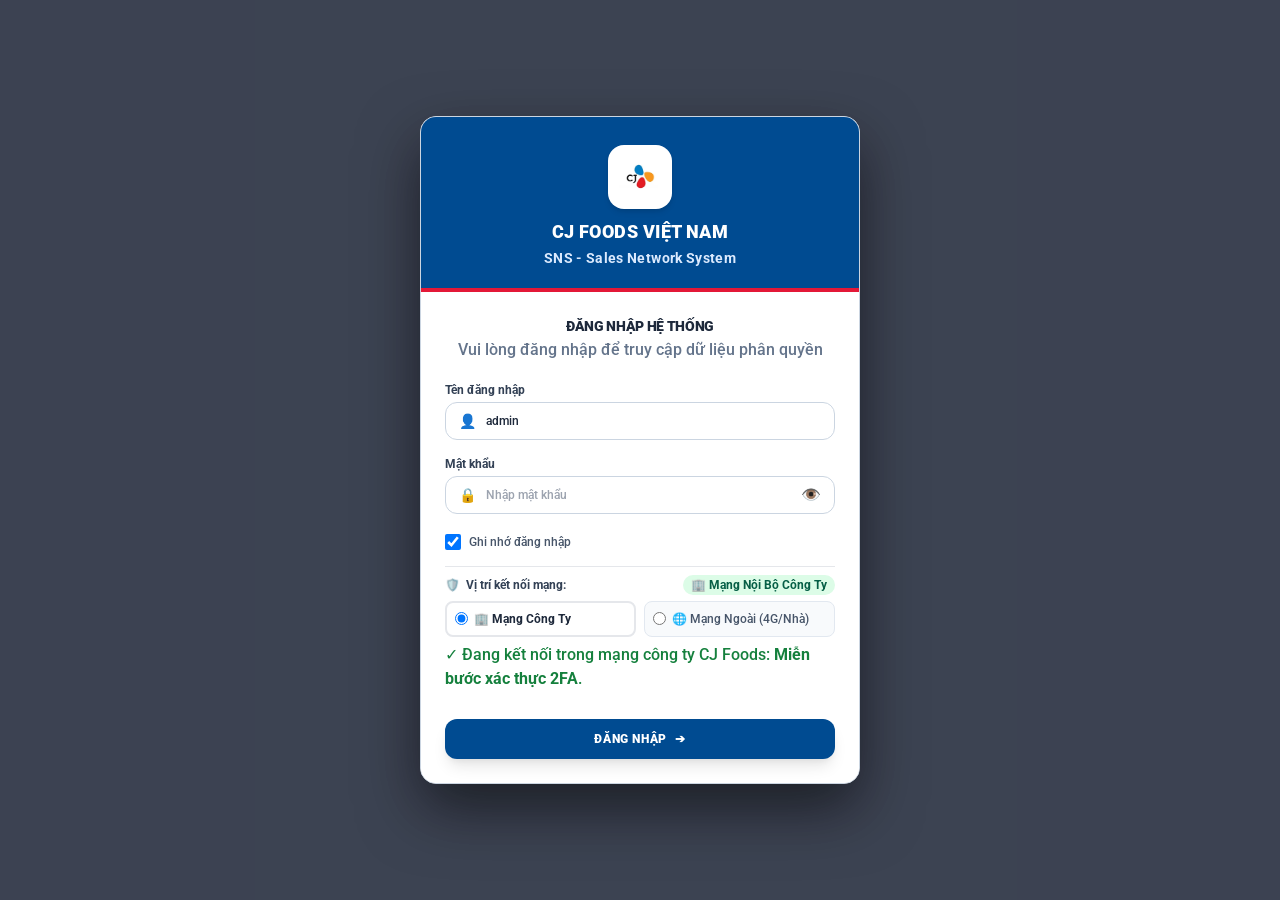
==== commit 650f270e: "fix(ui): responsive 2-line target metric layout and zoom resilience" ====
--- a/index.html
+++ b/index.html
@@ -22,27 +22,27 @@
 
 
 
-    <link rel="stylesheet" href="tailwind.min.css">
-
-
-
-        <script src="pako.min.js"></script>
-
-
-
-    <script src="echarts.min.js"></script>
-
-
-
-    <script src="xlsx.full.min.js"></script>
-
-
-
-    <script src="exceljs.min.js"></script>
-
-
-
-    <script src="html2pdf.bundle.min.js"></script>
+    <link rel="stylesheet" href="/tailwind.min.css">
+
+
+
+        <script src="/pako.min.js"></script>
+
+
+
+    <script src="/echarts.min.js"></script>
+
+
+
+    <script src="/xlsx.full.min.js"></script>
+
+
+
+    <script src="/exceljs.min.js"></script>
+
+
+
+    <script src="/html2pdf.bundle.min.js"></script>
 
 
 
@@ -51,7 +51,7 @@
 
 
     <!-- ENTERPRISE CUSTOM STYLESHEET (DECOUPLED MODULAR) -->
-    <link rel="stylesheet" href="css/app-custom.css?v=1794474573">
+    <link rel="stylesheet" href="css/app-custom.css?v=1795768688">
 
 
 
@@ -111,7 +111,7 @@
 
 
 
-                    <img src="logo_sns.svg" alt="SNS Enterprise" class="w-full h-full object-contain">
+                    <img src="[data-uri]" alt="CJ Foods" class="w-full h-full object-contain">
 
 
 
@@ -119,7 +119,7 @@
 
 
 
-                <h2 class="text-white font-black text-lg tracking-wide uppercase leading-tight">SNS ENTERPRISE VIỆT NAM</h2>
+                <h2 class="text-white font-black text-lg tracking-wide uppercase leading-tight">CJ FOODS VIỆT NAM</h2>
 
 
 
@@ -312,7 +312,7 @@
                             </label>
                         </div>
                         <p id="net-hint-text" class="text-[10px] text-emerald-700 mt-1.5 font-medium">
-                            ✓ Đang kết nối trong mạng công ty SNS Enterprise: <strong>Miễn bước xác thực 2FA</strong>.
+                            ✓ Đang kết nối trong mạng công ty CJ Foods: <strong>Miễn bước xác thực 2FA</strong>.
                         </p>
                     </div>
 
@@ -329,7 +329,7 @@
                             }
                             if (hint) {
                                 hint.className = 'text-[10px] text-emerald-700 mt-1.5 font-medium';
-                                hint.innerHTML = '✓ Đang kết nối trong mạng công ty SNS Enterprise: <strong>Miễn bước xác thực 2FA</strong>.';
+                                hint.innerHTML = '✓ Đang kết nối trong mạng công ty CJ Foods: <strong>Miễn bước xác thực 2FA</strong>.';
                             }
                             if (lComp) lComp.className = 'flex items-center gap-1.5 p-2 rounded-lg border-2 border-emerald-500 bg-emerald-50/70 cursor-pointer text-slate-800 font-bold transition';
                             if (lExt) lExt.className = 'flex items-center gap-1.5 p-2 rounded-lg border border-slate-200 bg-slate-50 cursor-pointer text-slate-600 font-medium transition';
@@ -1367,7 +1367,7 @@
 
                                 <div>
                                     <label class="block text-[11px] font-bold text-slate-700 mb-1">Email (Nhận OTP) <span class="text-rose-500">*</span>:</label>
-                                    <input type="email" id="adm-email" placeholder="vd: user@enterprise-demo.com" class="w-full text-xs border border-blue-300 rounded-lg p-2 focus:ring-2 focus:ring-blue-500 font-mono text-slate-800 bg-blue-50/20">
+                                    <input type="email" id="adm-email" placeholder="vd: user@cjfoods.com.vn" class="w-full text-xs border border-blue-300 rounded-lg p-2 focus:ring-2 focus:ring-blue-500 font-mono text-slate-800 bg-blue-50/20">
                                 </div>
 
                                 <div>
@@ -3571,13 +3571,41 @@
 
 
     <aside id="sidebar-nav" class="w-60 bg-white shadow-xl flex flex-col fixed inset-y-0 z-50">
-        <div class="px-2.5 py-3 flex items-center gap-2 border-b border-slate-100">
-            <img src="logo_sns.svg" alt="SNS Logo" class="w-8 h-8 object-contain shrink-0 rounded-lg">
-            <div class="min-w-0 flex-1">
-                <div style="font-size: 11px;" class="font-black text-slate-800 tracking-tight leading-tight whitespace-nowrap" title="SNS - Sales Network System">SNS - Sales Network System</div>
-                <div style="font-size: 9.5px; letter-spacing: -0.15px;" class="font-semibold text-slate-400 leading-tight mt-0.5 whitespace-nowrap" title="Copyright © 2026 Hien SE">Copyright © 2026 Hien SE</div>
+
+
+
+        <div class="px-4 py-4 flex items-center gap-3 border-b border-slate-100">
+
+
+
+            <img src="[data-uri]" alt="CJ Logo" class="h-9 w-auto object-contain shrink-0">
+
+
+
+            <div class="min-w-0">
+
+
+
+                <span style="font-size: 11px;" class="font-black text-slate-800 tracking-tight block whitespace-nowrap" title="SNS - Sales Network System">SNS - Sales Network System</span>
+
+
+
+                <span style="font-size: 9.5px; line-height: 14px; letter-spacing: -0.15px;" class="font-semibold text-slate-500 block tracking-tight mt-0.5 whitespace-nowrap" title="Copyright © 2026 Hien SE">Copyright © 2026 Hien SE</span>
+
+
+
             </div>
+
+
+
         </div>
+
+
+
+
+
+
+
         <nav class="flex-1 px-3 py-4 space-y-1 overflow-y-auto">
 
 
@@ -3826,7 +3854,7 @@
 
 
 
-            <p class="font-bold text-slate-600">SNS Enterprise Platform</p>
+            <p class="font-bold text-slate-600">CJ Foods Vietnam</p>
 
 
 
@@ -3918,7 +3946,7 @@
 
 
 
-                        <img src="logo_sns.svg" alt="CJ" style="height: 22px; width: auto;" class="object-contain shrink-0">
+                        <img src="[data-uri]" alt="CJ" style="height: 22px; width: auto;" class="object-contain shrink-0">
 
 
 
@@ -4338,7 +4366,7 @@
 
 
 
-            <span class="text-xs text-white font-medium whitespace-nowrap"><span data-i18n="data_refresh_prefix">Ngày xuất dữ liệu: </span><strong class="text-yellow-300 font-bold">12/11/2026 16:07:50</strong></span>
+            <span class="text-xs text-white font-medium whitespace-nowrap"><span data-i18n="data_refresh_prefix">Ngày xuất dữ liệu: </span><strong class="text-yellow-300 font-bold">27/11/2026 15:20:24</strong></span>
 
 
 
@@ -5178,15 +5206,8835 @@
 
 
 
+                <div class="grid grid-cols-1 sm:grid-cols-2 lg:grid-cols-4 gap-2.5 sm:gap-3.5">
+
+
+
+                    
+
+
+
+                    <!-- Card 1: DOANH SỐ SELL-IN -->
+
+
+
+                    <div class="bg-white rounded-xl shadow-sm border border-slate-100 p-3 sm:p-3.5 flex flex-col justify-between transition-all hover:shadow-md min-w-0 overflow-hidden" style="border-left: 5px solid #2563eb !important;">
+
+
+
+                        <div>
+
+
+
+                            <div class="text-[11px] font-bold text-slate-400 uppercase tracking-wide truncate" data-i18n="kpi_sellin_rev">DOANH SỐ SELL-IN</div>
+
+
+
+                            <div class="text-xl sm:text-2xl font-black font-mono-num text-slate-900 mt-1 mb-1 tracking-tight" id="dash-kpi-sellin">0,0 B</div>
+
+
+
+                        </div>
+
+
+
+                        <div class="kpi-growth-footer">
+
+
+
+                            <div class="kpi-growth-col-left">
+
+
+
+                                <div id="dash-kpi-si-yoy-wrap" class="kpi-growth-item">
+
+
+
+                                    <div class="flex items-center gap-1 font-semibold">
+
+
+
+                                        <span class="text-slate-500 text-[10.5px]">YoY:</span>
+
+
+
+                                        <b id="dash-kpi-si-yoy" class="text-rose-600 font-bold font-mono-num">-0.0%</b>
+
+
+
+                                    </div>
+
+
+
+                                    <div class="kpi-growth-subtext" id="dash-kpi-si-ly">(vs cùng kỳ: 0 B)</div>
+
+
+
+                                </div>
+
+
+
+                                <div id="dash-kpi-si-ytd-wrap" class="kpi-growth-item">
+
+
+
+                                    <div class="flex items-center gap-1 font-semibold">
+
+
+
+                                        <span class="text-slate-500 text-[10.5px]">YTD:</span>
+
+
+
+                                        <b id="dash-kpi-si-ytd" class="text-emerald-600 font-bold font-mono-num">+0.0%</b>
+
+
+
+                                    </div>
+
+
+
+                                    <div class="kpi-growth-subtext" id="dash-kpi-si-ytd-val">(Lũy kế: 0 B)</div>
+
+
+
+                                </div>
+
+
+
+                            </div>
+
+
+
+                            <div class="kpi-growth-col-right" id="dash-kpi-si-mtd-wrap">
+
+
+
+                                <div class="text-[10px] text-slate-400 uppercase font-bold tracking-wider leading-none" data-i18n="lbl_mom_mtd">MoM MTD</div>
+
+
+
+                                <div class="my-auto py-0.5"><b id="dash-kpi-si-mom" class="text-rose-600 font-bold text-xs font-mono-num">-0.0%</b></div>
+
+
+
+                                <div class="kpi-growth-subtext text-right" id="dash-kpi-si-lmmtd">(vs MTD: 0 B)</div>
+
+
+
+                            </div>
+
+
+
+                        </div>
+
+
+
+                    </div>
+
+
+
+
+
+
+
+                    <!-- Card 2: CHỈ TIÊU BÁN HÀNG (TARGET) -->
+
+
+
+                    <div class="bg-white rounded-xl shadow-sm border border-slate-100 p-3 sm:p-3.5 flex flex-col justify-between transition-all hover:shadow-md min-w-0 overflow-hidden" style="border-left: 5px solid #8b5cf6 !important;">
+
+
+
+                        <div>
+
+
+
+                            <div class="text-[11px] font-bold text-slate-400 uppercase tracking-wide truncate" data-i18n="kpi_target_sellin">CHỈ TIÊU TARGET SELL-IN</div>
+
+
+
+                            <div class="text-xl sm:text-2xl font-black font-mono-num text-purple-700 mt-1 mb-1 tracking-tight" id="dash-kpi-target">0,0 B</div>
+
+
+
+                        </div>
+
+
+
+                        <div class="text-[11px] font-semibold space-y-0.5 pt-1.5 border-t border-slate-100/80">
+
+
+
+                            <div id="dash-kpi-target-gap-wrap" class="truncate"><span data-i18n="lbl_gap">Chênh lệch (Gap)</span>: <b id="dash-kpi-target-gap" class="text-rose-600">-0,0 B</b></div>
+
+
+
+                            <div class="text-slate-500 font-medium truncate" id="dash-kpi-target-sub" data-i18n="lbl_biz_plan">Kế hoạch kinh doanh</div>
+
+
+
+                        </div>
+
+
+
+                    </div>
+
+
+
+
+
+
+
+                    <!-- Card 3: TỶ LỆ ĐẠT CHỈ TIÊU (% TARGET) -->
+
+
+
+                    <div class="bg-white rounded-xl shadow-sm border border-slate-100 p-3 sm:p-3.5 flex flex-col justify-between transition-all hover:shadow-md min-w-0 overflow-hidden" style="border-left: 5px solid #10b981 !important;">
+
+
+
+                        <div>
+
+
+
+                            <div class="text-[11px] font-bold text-slate-400 uppercase tracking-wide truncate" data-i18n="kpi_achv_rate">TỶ LỆ ĐẠT CHỈ TIÊU (% TARGET)</div>
+
+
+
+                            <div class="text-xl sm:text-2xl font-black font-mono-num text-emerald-600 mt-1 mb-1 tracking-tight" id="dash-kpi-achieve">0.0%</div>
+
+
+
+                        </div>
+
+
+
+                        <div class="text-[11px] font-semibold space-y-0.5 pt-1.5 border-t border-slate-100/80">
+
+
+
+                            <div class="truncate"><span data-i18n="lbl_progress">Tiến độ</span>: <b id="dash-kpi-achieve-status" class="text-amber-600">Đang theo dõi</b></div>
+
+
+
+                        </div>
+
+
+
+                    </div>
+
+
+
+
+
+
+
+                    <!-- Card 4: CÙNG KỲ NĂM TRƯỚC (LY SELL-IN) -->
+
+
+
+                    <div class="bg-white rounded-xl shadow-sm border border-slate-100 p-3 sm:p-3.5 flex flex-col justify-between transition-all hover:shadow-md min-w-0 overflow-hidden" style="border-left: 5px solid #f59e0b !important;">
+
+
+
+                        <div>
+
+
+
+                            <div class="text-[11px] font-bold text-slate-400 uppercase tracking-wide truncate" data-i18n="kpi_same_period_ly">CÙNG KỲ NĂM TRƯỚC (LY)</div>
+
+
+
+                            <div class="text-xl sm:text-2xl font-black font-mono-num text-slate-900 mt-1 mb-1 tracking-tight" id="dash-kpi-ly">0,0 B</div>
+
+
+
+                        </div>
+
+
+
+                        <div class="text-[11px] font-semibold space-y-0.5 pt-1.5 border-t border-slate-100/80">
+
+
+
+                            <div class="truncate"><span data-i18n="th_growth_yoy">Tăng trưởng YoY</span>: <b id="dash-kpi-ly-growth" class="text-rose-600">-0,0 B</b></div>
+
+
+
+                            <div class="text-slate-500 font-medium truncate" id="dash-kpi-ly-ytd">Lũy kế LY YTD: 0 B</div>
+
+
+
+                        </div>
+
+
+
+                    </div>
+
+
+
+                </div>
+
+
+
+
+
+
+
+                <!-- ROW 2: 4 CHANNEL CONTRIBUTION & STRUCTURAL CARDS WITH YOY & YTD GROWTH -->
+
+
+
+                <div class="grid grid-cols-1 sm:grid-cols-2 lg:grid-cols-4 gap-2.5 sm:gap-3.5">
+
+
+
+                    
+
+
+
+                    <!-- Card 5: KÊNH GT -->
+
+
+
+                    <div class="bg-white border border-slate-200/80 rounded-xl p-3 sm:p-3.5 flex flex-col justify-between shadow-sm transition-all hover:shadow-md min-w-0 overflow-hidden" style="border-left: 4px solid #2563eb !important;">
+
+
+
+                        <div>
+
+
+
+                            <div class="flex justify-between items-center">
+
+
+
+                                <span class="text-[11px] font-bold text-slate-500 uppercase tracking-wide truncate pr-1" data-i18n="nav_gt">2. KÊNH GT</span>
+
+
+
+                                <span id="dash-kpi-chan-gt-share" class="text-[10px] font-bold text-blue-700 bg-blue-50 px-2 py-0.5 rounded border border-blue-200 shrink-0">Tỷ trọng: 0.0%</span>
+
+
+
+                            </div>
+
+
+
+                            <div class="flex items-center justify-between gap-1.5 mt-1 mb-1 min-w-0">
+
+
+
+                                <div class="text-xl sm:text-2xl font-black font-mono-num text-blue-600 tracking-tight shrink-0" id="dash-kpi-chan-gt">0,0 B</div>
+
+
+
+                                <div class="text-right flex flex-col items-end justify-center min-w-0 shrink" id="dash-kpi-chan-gt-target">
+
+
+
+                                    <span class="text-[9.5px] font-semibold text-slate-500 font-mono-num leading-tight truncate">Target: 0 B</span>
+
+
+
+                                    <span class="text-[10px] font-bold font-mono-num leading-tight mt-0.5 text-blue-600">Đạt 0.0%</span>
+
+
+
+                                </div>
+
+
+
+                            </div>
+
+
+
+                        </div>
+
+
+
+                        <div class="kpi-growth-footer">
+
+
+
+                            <div class="kpi-growth-col-left">
+
+
+
+                                <div id="dash-kpi-chan-gt-yoy-wrap" class="kpi-growth-item">
+
+
+
+                                    <div class="flex items-center gap-1 font-semibold">
+
+
+
+                                        <span class="text-slate-500 text-[10.5px]">YoY:</span>
+
+
+
+                                        <b id="dash-kpi-chan-gt-yoy" class="text-rose-600 font-bold font-mono-num">-0.0%</b>
+
+
+
+                                    </div>
+
+
+
+                                    <div class="kpi-growth-subtext" id="dash-kpi-chan-gt-ly">(vs cùng kỳ: 0 B)</div>
+
+
+
+                                </div>
+
+
+
+                                <div id="dash-kpi-chan-gt-ytd-wrap" class="kpi-growth-item">
+
+
+
+                                    <div class="flex items-center gap-1 font-semibold">
+
+
+
+                                        <span class="text-slate-500 text-[10.5px]">YTD:</span>
+
+
+
+                                        <b id="dash-kpi-chan-gt-ytd" class="text-emerald-600 font-bold font-mono-num">+0.0%</b>
+
+
+
+                                    </div>
+
+
+
+                                    <div class="kpi-growth-subtext" id="dash-kpi-chan-gt-ytd-val">(Lũy kế: 0 B)</div>
+
+
+
+                                </div>
+
+
+
+                            </div>
+
+
+
+                            <div class="kpi-growth-col-right" id="dash-kpi-chan-gt-mtd-wrap">
+
+
+
+                                <div class="text-[10px] text-slate-400 uppercase font-bold tracking-wider leading-none" data-i18n="lbl_mom_mtd">MoM MTD</div>
+
+
+
+                                <div class="my-auto py-0.5"><b id="dash-kpi-chan-gt-mom" class="text-rose-600 font-bold text-xs font-mono-num">-0.0%</b></div>
+
+
+
+                                <div class="kpi-growth-subtext text-right" id="dash-kpi-chan-gt-lmmtd">(vs MTD: 0 B)</div>
+
+
+
+                            </div>
+
+
+
+                        </div>
+
+
+
+                    </div>
+
+
+
+
+
+
+
+                    <!-- Card 6: KÊNH MT -->
+
+
+
+                    <div class="bg-white border border-slate-200/80 rounded-xl p-3 sm:p-3.5 flex flex-col justify-between shadow-sm transition-all hover:shadow-md min-w-0 overflow-hidden" style="border-left: 4px solid #f59e0b !important;">
+
+
+
+                        <div>
+
+
+
+                            <div class="flex justify-between items-center">
+
+
+
+                                <span class="text-[11px] font-bold text-slate-500 uppercase tracking-wide truncate pr-1" data-i18n="nav_mt">3. KÊNH MT</span>
+
+
+
+                                <span id="dash-kpi-chan-mt-share" class="text-[10px] font-bold text-amber-700 bg-amber-50 px-2 py-0.5 rounded border border-amber-200 shrink-0">Tỷ trọng: 0.0%</span>
+
+
+
+                            </div>
+
+
+
+                            <div class="flex items-center justify-between gap-1.5 mt-1 mb-1 min-w-0">
+
+
+
+                                <div class="text-xl sm:text-2xl font-black font-mono-num text-amber-500 tracking-tight shrink-0" id="dash-kpi-chan-mt">0,0 B</div>
+
+
+
+                                <div class="text-right flex flex-col items-end justify-center min-w-0 shrink" id="dash-kpi-chan-mt-target">
+
+
+
+                                    <span class="text-[9.5px] font-semibold text-slate-500 font-mono-num leading-tight truncate">Target: 0 B</span>
+
+
+
+                                    <span class="text-[10px] font-bold font-mono-num leading-tight mt-0.5 text-amber-600">Đạt 0.0%</span>
+
+
+
+                                </div>
+
+
+
+                            </div>
+
+
+
+                        </div>
+
+
+
+                        <div class="kpi-growth-footer">
+
+
+
+                            <div class="kpi-growth-col-left">
+
+
+
+                                <div id="dash-kpi-chan-mt-yoy-wrap" class="kpi-growth-item">
+
+
+
+                                    <div class="flex items-center gap-1 font-semibold">
+
+
+
+                                        <span class="text-slate-500 text-[10.5px]">YoY:</span>
+
+
+
+                                        <b id="dash-kpi-chan-mt-yoy" class="text-rose-600 font-bold font-mono-num">-0.0%</b>
+
+
+
+                                    </div>
+
+
+
+                                    <div class="kpi-growth-subtext" id="dash-kpi-chan-mt-ly">(vs cùng kỳ: 0 B)</div>
+
+
+
+                                </div>
+
+
+
+                                <div id="dash-kpi-chan-mt-ytd-wrap" class="kpi-growth-item">
+
+
+
+                                    <div class="flex items-center gap-1 font-semibold">
+
+
+
+                                        <span class="text-slate-500 text-[10.5px]">YTD:</span>
+
+
+
+                                        <b id="dash-kpi-chan-mt-ytd" class="text-emerald-600 font-bold font-mono-num">+0.0%</b>
+
+
+
+                                    </div>
+
+
+
+                                    <div class="kpi-growth-subtext" id="dash-kpi-chan-mt-ytd-val">(Lũy kế: 0 B)</div>
+
+
+
+                                </div>
+
+
+
+                            </div>
+
+
+
+                            <div class="kpi-growth-col-right" id="dash-kpi-chan-mt-mtd-wrap">
+
+
+
+                                <div class="text-[10px] text-slate-400 uppercase font-bold tracking-wider leading-none" data-i18n="lbl_mom_mtd">MoM MTD</div>
+
+
+
+                                <div class="my-auto py-0.5"><b id="dash-kpi-chan-mt-mom" class="text-rose-600 font-bold text-xs font-mono-num">-0.0%</b></div>
+
+
+
+                                <div class="kpi-growth-subtext text-right" id="dash-kpi-chan-mt-lmmtd">(vs MTD: 0 B)</div>
+
+
+
+                            </div>
+
+
+
+                        </div>
+
+
+
+                    </div>
+
+
+
+
+
+
+
+                    <!-- Card 7: KÊNH B2B -->
+
+
+
+                    <div class="bg-white border border-slate-200/80 rounded-xl p-3 sm:p-3.5 flex flex-col justify-between shadow-sm transition-all hover:shadow-md min-w-0 overflow-hidden" style="border-left: 4px solid #10b981 !important;">
+
+
+
+                        <div>
+
+
+
+                            <div class="flex justify-between items-center">
+
+
+
+                                <span class="text-[11px] font-bold text-slate-500 uppercase tracking-wide truncate pr-1" data-i18n="nav_b2b">4. KÊNH B2B</span>
+
+
+
+                                <span id="dash-kpi-chan-b2b-share" class="text-[10px] font-bold text-emerald-700 bg-emerald-50 px-2 py-0.5 rounded border border-emerald-200 shrink-0">Tỷ trọng: 0.0%</span>
+
+
+
+                            </div>
+
+
+
+                            <div class="flex items-center justify-between gap-1.5 mt-1 mb-1 min-w-0">
+
+
+
+                                <div class="text-xl sm:text-2xl font-black font-mono-num text-emerald-600 tracking-tight shrink-0" id="dash-kpi-chan-b2b">0,0 B</div>
+
+
+
+                                <div class="text-right flex flex-col items-end justify-center min-w-0 shrink" id="dash-kpi-chan-b2b-target">
+
+
+
+                                    <span class="text-[9.5px] font-semibold text-slate-500 font-mono-num leading-tight truncate">Target: 0 B</span>
+
+
+
+                                    <span class="text-[10px] font-bold font-mono-num leading-tight mt-0.5 text-emerald-600">Đạt 0.0%</span>
+
+
+
+                                </div>
+
+
+
+                            </div>
+
+
+
+                        </div>
+
+
+
+                        <div class="kpi-growth-footer">
+
+
+
+                            <div class="kpi-growth-col-left">
+
+
+
+                                <div id="dash-kpi-chan-b2b-yoy-wrap" class="kpi-growth-item">
+
+
+
+                                    <div class="flex items-center gap-1 font-semibold">
+
+
+
+                                        <span class="text-slate-500 text-[10.5px]">YoY:</span>
+
+
+
+                                        <b id="dash-kpi-chan-b2b-yoy" class="text-rose-600 font-bold font-mono-num">-0.0%</b>
+
+
+
+                                    </div>
+
+
+
+                                    <div class="kpi-growth-subtext" id="dash-kpi-chan-b2b-ly">(vs cùng kỳ: 0 B)</div>
+
+
+
+                                </div>
+
+
+
+                                <div id="dash-kpi-chan-b2b-ytd-wrap" class="kpi-growth-item">
+
+
+
+                                    <div class="flex items-center gap-1 font-semibold">
+
+
+
+                                        <span class="text-slate-500 text-[10.5px]">YTD:</span>
+
+
+
+                                        <b id="dash-kpi-chan-b2b-ytd" class="text-emerald-600 font-bold font-mono-num">+0.0%</b>
+
+
+
+                                    </div>
+
+
+
+                                    <div class="kpi-growth-subtext" id="dash-kpi-chan-b2b-ytd-val">(Lũy kế: 0 B)</div>
+
+
+
+                                </div>
+
+
+
+                            </div>
+
+
+
+                            <div class="kpi-growth-col-right" id="dash-kpi-chan-b2b-mtd-wrap">
+
+
+
+                                <div class="text-[10px] text-slate-400 uppercase font-bold tracking-wider leading-none" data-i18n="lbl_mom_mtd">MoM MTD</div>
+
+
+
+                                <div class="my-auto py-0.5"><b id="dash-kpi-chan-b2b-mom" class="text-rose-600 font-bold text-xs font-mono-num">-0.0%</b></div>
+
+
+
+                                <div class="kpi-growth-subtext text-right" id="dash-kpi-chan-b2b-lmmtd">(vs MTD: 0 B)</div>
+
+
+
+                            </div>
+
+
+
+                        </div>
+
+
+
+                    </div>
+
+
+
+
+
+
+
+                    <!-- Card 8: KÊNH KR -->
+
+
+
+                    <div class="bg-white border border-slate-200/80 rounded-xl p-3 sm:p-3.5 flex flex-col justify-between shadow-sm transition-all hover:shadow-md min-w-0 overflow-hidden" style="border-left: 4px solid #8b5cf6 !important;">
+
+
+
+                        <div>
+
+
+
+                            <div class="flex justify-between items-center">
+
+
+
+                                <span class="text-[11px] font-bold text-slate-500 uppercase tracking-wide truncate pr-1" data-i18n="nav_kr">5. KÊNH KR</span>
+
+
+
+                                <span id="dash-kpi-chan-kr-share" class="text-[10px] font-bold text-purple-700 bg-purple-50 px-2 py-0.5 rounded border border-purple-200 shrink-0">Tỷ trọng: 0.0%</span>
+
+
+
+                            </div>
+
+
+
+                            <div class="flex items-center justify-between gap-1.5 mt-1 mb-1 min-w-0">
+
+
+
+                                <div class="text-xl sm:text-2xl font-black font-mono-num text-purple-600 tracking-tight shrink-0" id="dash-kpi-chan-kr">0,0 B</div>
+
+
+
+                                <div class="text-right flex flex-col items-end justify-center min-w-0 shrink" id="dash-kpi-chan-kr-target">
+
+
+
+                                    <span class="text-[9.5px] font-semibold text-slate-500 font-mono-num leading-tight truncate">Target: 0 B</span>
+
+
+
+                                    <span class="text-[10px] font-bold font-mono-num leading-tight mt-0.5 text-purple-600">Đạt 0.0%</span>
+
+
+
+                                </div>
+
+
+
+                            </div>
+
+
+
+                        </div>
+
+
+
+                        <div class="kpi-growth-footer">
+
+
+
+                            <div class="kpi-growth-col-left">
+
+
+
+                                <div id="dash-kpi-chan-kr-yoy-wrap" class="kpi-growth-item">
+
+
+
+                                    <div class="flex items-center gap-1 font-semibold">
+
+
+
+                                        <span class="text-slate-500 text-[10.5px]">YoY:</span>
+
+
+
+                                        <b id="dash-kpi-chan-kr-yoy" class="text-rose-600 font-bold font-mono-num">-0.0%</b>
+
+
+
+                                    </div>
+
+
+
+                                    <div class="kpi-growth-subtext" id="dash-kpi-chan-kr-ly">(vs cùng kỳ: 0 B)</div>
+
+
+
+                                </div>
+
+
+
+                                <div id="dash-kpi-chan-kr-ytd-wrap" class="kpi-growth-item">
+
+
+
+                                    <div class="flex items-center gap-1 font-semibold">
+
+
+
+                                        <span class="text-slate-500 text-[10.5px]">YTD:</span>
+
+
+
+                                        <b id="dash-kpi-chan-kr-ytd" class="text-emerald-600 font-bold font-mono-num">+0.0%</b>
+
+
+
+                                    </div>
+
+
+
+                                    <div class="kpi-growth-subtext" id="dash-kpi-chan-kr-ytd-val">(Lũy kế: 0 B)</div>
+
+
+
+                                </div>
+
+
+
+                            </div>
+
+
+
+                            <div class="kpi-growth-col-right" id="dash-kpi-chan-kr-mtd-wrap">
+
+
+
+                                <div class="text-[10px] text-slate-400 uppercase font-bold tracking-wider leading-none" data-i18n="lbl_mom_mtd">MoM MTD</div>
+
+
+
+                                <div class="my-auto py-0.5"><b id="dash-kpi-chan-kr-mom" class="text-rose-600 font-bold text-xs font-mono-num">-0.0%</b></div>
+
+
+
+                                <div class="kpi-growth-subtext text-right" id="dash-kpi-chan-kr-lmmtd">(vs MTD: 0 B)</div>
+
+
+
+                            </div>
+
+
+
+                        </div>
+
+
+
+                    </div>
+
+
+
+                </div>
+
+
+
+            </div>
+
+
+
+
+
+
+
+            <!-- 2 EXPANDED CHARTS (50% - 50%) -->
+
+
+
+            <div class="grid grid-cols-1 lg:grid-cols-2 gap-5">
+
+
+
+                <div class="material-card p-4 pt-0 flex flex-col">
+
+
+
+                    <div class="floating-chart-header grad-green">
+
+
+
+                        <div id="chart-dash-daily" style="height: 290px; width: 100%;"></div>
+
+
+
+                    </div>
+
+
+
+                    <div class="px-2 pt-3 flex justify-between items-start">
+
+
+
+                        <div>
+
+
+
+                            <h4 class="text-sm font-bold text-slate-800" data-i18n="chart_daily_sellin_title">Daily Sell-in Trend & Nhịp Độ Hàng Ngày</h4>
+
+
+
+                            <p class="text-xs text-slate-400 mt-0.5" data-i18n="chart_daily_sellin_sub">Tiến độ xuất hóa đơn SAP thực tế theo bộ lọc đang chọn</p>
+
+
+
+                        </div>
+
+
+
+                        <span class="badge-pill badge-pill-green">SAP Sell-in</span>
+
+
+
+                    </div>
+
+
+
+                </div>
+
+
+
+
+
+
+
+                <div class="material-card p-4 pt-0 flex flex-col">
+
+
+
+                    <div class="floating-chart-header grad-orange">
+
+
+
+                        <div id="chart-dash-months" style="height: 290px; width: 100%;"></div>
+
+
+
+                    </div>
+
+
+
+                    <div class="px-2 pt-3 flex justify-between items-start">
+
+
+
+                        <div>
+
+
+
+                            <h4 class="text-sm font-bold text-slate-800" data-i18n="chart_yoy_title">Đối Sánh 12 Tháng 2026 vs 2025 (YoY Comparison)</h4>
+
+
+
+                            <p class="text-xs text-slate-400 mt-0.5" data-i18n="chart_yoy_sub">Doanh số thực tế 2026 vs cùng kỳ 2025 theo bộ lọc đang chọn</p>
+
+
+
+                        </div>
+
+
+
+                        <span class="badge-pill badge-pill-orange">YoY Trend</span>
+
+
+
+                    </div>
+
+
+
+                </div>
+
+
+
+            </div>
+
+
+
+
+
+
+
+            <!-- 2 EXPANDABLE HIERARCHY TABLES -->
+
+
+
+            <div class="grid grid-cols-1 lg:grid-cols-2 gap-5">
+
+
+
+                <div class="material-card p-4 min-w-0">
+
+
+
+                    <div class="flex justify-between items-center mb-3 pb-2 border-b border-slate-100">
+
+
+
+                        <div>
+
+
+
+                            <h3 class="text-sm font-bold text-slate-800" data-i18n="table_prod_title">Phân Cấp Sản Phẩm (Storage ➔ Cate ➔ PH1 ➔ PH2)</h3>
+
+
+
+                            <p class="text-xs text-slate-400" data-i18n="table_prod_sub">Bung mở từng cấp danh mục</p>
+
+
+
+                        </div>
+
+
+
+                        <div class="flex items-center gap-2">
+
+
+
+                            <span class="text-xs font-bold text-sky-600 hover:text-sky-800 cursor-pointer select-none" onclick="toggleAllProductNodes()" data-i18n="btn_toggle_all">Bung / Đóng Hết</span>
+
+
+
+                            <button type="button" onclick="exportTableToExcel('table-tree-prod', this, 'Cây Phân Cấp Sản Phẩm (4 Ngành Hàng)')" class="btn-table-export-excel" title="Xuất Excel Phân Cấp Sản Phẩm">
+
+
+
+                                <span>📥</span> <span>Xuất Excel</span>
+
+
+
+                            </button>
+
+
+
+                        </div>
+
+
+
+                    </div>
+
+
+
+                    <div class="table-scroll-container">
+
+
+
+                        <table class="mat-table text-[11px]" id="table-tree-prod">
+
+
+
+                            <thead>
+
+
+
+                                <tr>
+
+
+
+                                    <th class="th-first-col th-tree-col" data-i18n="th_prod_struct">Cơ Cấu Sản Phẩm</th>
+
+
+
+                                    <th class="text-right" data-i18n="th_si_bil_mil">Doanh Số Sell-in (B/M)</th>
+
+
+
+                                    <th class="text-right" data-i18n="th_target">Target</th>
+
+
+
+                                    <th class="text-right" data-i18n="th_pct_achv">% Đạt</th>
+
+
+
+                                    <th class="text-right" data-i18n="th_share_pct">Tỷ Trọng %</th>
+
+
+
+                                    <th class="text-right" data-i18n="th_growth_yoy">Tăng Trưởng YoY</th>
+
+
+
+                                </tr>
+
+
+
+                            </thead>
+
+
+
+                            <tbody id="tbody-tree-prod"></tbody>
+
+
+
+                        </table>
+
+
+
+                    </div>
+
+
+
+                </div>
+
+
+
+
+
+
+
+                <div class="material-card p-4 min-w-0">
+
+
+
+                    <div class="flex justify-between items-center mb-3 pb-2 border-b border-slate-100">
+
+
+
+                        <div>
+
+
+
+                            <h3 class="text-sm font-bold text-slate-800" data-i18n="table_chan_title">Phân Cấp Kênh (Channel ➔ Sub-channel ➔ Account/NPP)</h3>
+
+
+
+                            <p class="text-xs text-slate-400" data-i18n="table_chan_sub">Doanh số thương mại chi tiết</p>
+
+
+
+                        </div>
+
+
+
+                        <div class="flex items-center gap-2">
+
+
+
+                            <span class="text-xs font-bold text-sky-600 hover:text-sky-800 cursor-pointer select-none" onclick="toggleAllChannelNodes()" data-i18n="btn_toggle_all">Bung / Đóng Hết</span>
+
+
+
+                            <button type="button" onclick="exportTableToExcel('table-tree-chan', this, 'Cây Phân Cấp Kênh & Khách Hàng (4 Kênh)')" class="btn-table-export-excel" title="Xuất Excel Phân Cấp Kênh & Khách Hàng">
+
+
+
+                                <span>📥</span> <span>Xuất Excel</span>
+
+
+
+                            </button>
+
+
+
+                        </div>
+
+
+
+                    </div>
+
+
+
+                    <div class="table-scroll-container">
+
+
+
+                        <table class="mat-table text-[11px]" id="table-tree-chan">
+
+
+
+                            <thead>
+
+
+
+                                <tr>
+
+
+
+                                    <th class="th-first-col th-tree-col" data-i18n="th_chan_cust">Kênh / Khách Hàng</th>
+
+
+
+                                    <th class="text-right" data-i18n="th_si_bil_mil">Doanh Số Sell-in</th>
+
+
+
+                                    <th class="text-right" data-i18n="th_target">Target</th>
+
+
+
+                                    <th class="text-right" data-i18n="th_pct_achv">% Đạt</th>
+
+
+
+                                    <th class="text-right" data-i18n="th_share_pct">Tỷ Trọng %</th>
+
+
+
+                                    <th class="text-right" data-i18n="th_growth_yoy">Tăng Trưởng YoY</th>
+
+
+
+                                </tr>
+
+
+
+                            </thead>
+
+
+
+                            <tbody id="tbody-tree-chan"></tbody>
+
+
+
+                        </table>
+
+
+
+                    </div>
+
+
+
+                </div>
+
+
+
+            </div>
+
+
+
+        </main>
+
+
+
+
+
+
+
+        <!-- TAB 2: GT (RTM FIELD FORCE) -->
+
+
+
+        <main id="tab-gt-view" class="hidden flex-1 px-4 lg:px-8 pb-6 pt-3 space-y-5 w-full max-w-full mx-auto">
+
+
+
+            
+
+
+
+            <!-- GT HEADER BREADCRUMB & SCREEN TITLE -->
+
+
+
+            <div id="gt-header-breadcrumb-row" class="flex items-center justify-between pb-2 border-b border-slate-200/80">
+
+
+
+                <div class="flex items-center gap-2.5 flex-wrap">
+
+
+
+                    <div id="gt-header-breadcrumb-prefix" class="flex items-center gap-2.5">
+
+
+
+                        <span class="inline-flex items-center gap-1 px-2.5 py-1 rounded-md bg-purple-50 text-purple-700 font-bold text-xs border border-purple-200 shadow-2xs">
+
+
+
+                            <span>📍</span> KÊNH GT
+
+
+
+                        </span>
+
+
+
+                        <span class="text-slate-300 font-light">/</span>
+
+
+
+                        <span id="gt-header-subscreen-title" class="text-sm font-extrabold text-slate-800 tracking-tight">Tổng quan GT</span>
+
+
+
+                    </div>
+
+
+
+
+
+
+
+                    <!-- SUB-TABS DÀNH CHO POSM (Hiển thị khi ở chuyên mục Hiệu Quả POSM) -->
+
+
+
+                    <div id="gt-posm-subtabs-bar" class="hidden inline-flex items-center gap-1.5 p-1 bg-slate-100/95 rounded-2xl border-2 border-slate-300 shadow-inner">
+
+
+
+                        <button type="button" id="btn-subtab-posm-freezer" onclick="switchPosmSubTab('freezer')" 
+
+
+
+                            class="px-3.5 py-1.5 rounded-xl text-xs sm:text-sm font-black transition-all flex items-center gap-1.5 shadow-md bg-gradient-to-r from-blue-600 via-blue-700 to-indigo-600 text-white border border-blue-500 ring-2 ring-blue-400/50 scale-[1.02]">
+
+
+
+                            <span class="text-sm">❄️</span> <span data-i18n="subtab_posm_freezer">Hiệu Quả Tủ Đông</span>
+
+
+
+                        </button>
+
+
+
+                        <button type="button" id="btn-subtab-posm-standee" onclick="switchPosmSubTab('standee')" 
+
+
+
+                            class="px-3.5 py-1.5 rounded-xl text-xs sm:text-sm font-bold transition-all flex items-center gap-1.5 bg-purple-50/90 text-purple-900 border-2 border-purple-200/90 hover:bg-purple-100 shadow-2xs">
+
+
+
+                            <span class="text-sm">🧺</span> <span data-i18n="subtab_posm_standee">Hiệu Quả Standee (Kệ sắt)</span>
+
+
+
+                        </button>
+
+
+
+                    </div>
+
+
+
+                </div>
+
+
+
+                <!-- MOBILE SCREEN SWITCHER (VISIBLE ONLY ON MOBILE SM:HIDDEN) -->
+
+
+
+                <div class="sm:hidden flex items-center gap-1.5">
+
+
+
+                    <select id="mobile-gt-screen-select" onchange="switchGtSubTab(this.value)" class="text-xs font-bold bg-white text-purple-700 border border-purple-300 rounded-lg px-2 py-1 shadow-2xs">
+
+
+
+                        <option value="gt-sub-overview">Tổng quan GT</option>
+
+
+
+                        <option value="gt-sub-fundamental">Fundamental</option>
+
+
+
+                        <option value="gt-sub-productivity">Hiệu Suất</option>
+
+
+
+                        <option value="gt-sub-route">Thực Thi Tuyến</option>
+
+
+
+                        <option value="gt-sub-routemap">Bản Đồ Tuyến & Golden</option>
+
+
+
+                        <option value="gt-sub-freezer">Hiệu Quả POSM - Tủ Đông</option>
+
+
+
+                        <option value="gt-sub-standee">Hiệu Quả POSM - Standee (Kệ sắt)</option>
+
+
+
+                        <option value="gt-sub-ctkm">🎁 Theo Dõi CTKM GT</option>
+
+
+
+                    </select>
+
+
+
+                </div>
+
+
+
+            </div>
+
+
+
+
+
+
+
+            <!-- ========================================================================= -->
+
+
+
+            <!-- SUBVIEW 1: FUNDAMENTAL (RTM CORE 21-MONTH TRENDS)                         -->
+
+
+
+            <!-- ========================================================================= -->
+
+
+
+            <div id="gt-subview-fundamental" class="gt-subview-panel hidden space-y-5">
+
+
+
+                <!-- 5 TREND CHARTS (21 MONTHS: 2025 - 2026) -->
+
+
+
+                <!-- ROW CHARTS 1: 2 CHARTS -->
+
+
+
+                <div class="grid grid-cols-1 lg:grid-cols-2 gap-5">
+
+
+
+                    <div class="material-card p-4 pt-0 flex flex-col">
+
+
+
+                        <div class="floating-chart-header grad-green">
+
+
+
+                            <div id="chart-gt-fund-siso" style="height: 290px; width: 100%;"></div>
+
+
+
+                        </div>
+
+
+
+                        <div class="px-2 pt-3 flex justify-between items-start">
+
+
+
+                            <div>
+
+
+
+                                <h4 class="text-sm font-bold text-slate-800" id="gt-fund-title-siso" data-i18n="chart_title_gt_fund_siso">Doanh Số Sell In vs Sell Out (21 Tháng: 2025 - 2026)</h4>
+
+
+
+                                <p class="text-xs text-slate-400 mt-0.5" id="gt-fund-desc-siso" data-i18n="chart_sub_gt_fund_siso">Xu hướng xuất xưởng SAP (Sell-in) và tiêu thụ DMS (Sell-out) qua 21 tháng</p>
+
+
+
+                            </div>
+
+
+
+                            <span class="badge-pill badge-pill-green" id="gt-fund-badge-siso">21-Month Flow</span>
+
+
+
+                        </div>
+
+
+
+                    </div>
+
+
+
+
+
+
+
+                    <div class="material-card p-4 pt-0 flex flex-col">
+
+
+
+                        <div class="floating-chart-header grad-purple">
+
+
+
+                            <div id="chart-gt-fund-coverage" style="height: 290px; width: 100%;"></div>
+
+
+
+                        </div>
+
+
+
+                        <div class="px-2 pt-3 flex justify-between items-start">
+
+
+
+                            <div>
+
+
+
+                                <h4 class="text-sm font-bold text-slate-800" id="gt-fund-title-cov" data-i18n="chart_title_gt_fund_cov">Độ Phủ: MCP, ASO & ASO 3 Tháng (21 Tháng)</h4>
+
+
+
+                                <p class="text-xs text-slate-400 mt-0.5" data-i18n="chart_sub_gt_fund_cov">Kế hoạch viếng thăm MCP, điểm bán phát sinh doanh số ASO và ASO tích lũy 3 tháng</p>
+
+
+
+                            </div>
+
+
+
+                            <span class="badge-pill badge-pill-purple">RTM Coverage</span>
+
+
+
+                        </div>
+
+
+
+                    </div>
+
+
+
+                </div>
+
+
+
+
+
+
+
+                <!-- ROW CHARTS 2: 3 CHARTS -->
+
+
+
+                <div class="grid grid-cols-1 lg:grid-cols-3 gap-5">
+
+
+
+                    <div class="material-card p-4 pt-0 flex flex-col">
+
+
+
+                        <div class="floating-chart-header grad-orange">
+
+
+
+                            <div id="chart-gt-fund-dropsize-vpo" style="height: 270px; width: 100%;"></div>
+
+
+
+                        </div>
+
+
+
+                        <div class="px-2 pt-3 flex justify-between items-start">
+
+
+
+                            <div>
+
+
+
+                                <h4 class="text-sm font-bold text-slate-800" id="gt-fund-title-ds" data-i18n="chart_title_gt_fund_ds">Hiệu Suất Drop Size & VPO (21 Tháng)</h4>
+
+
+
+                                <p class="text-xs text-slate-400 mt-0.5" data-i18n="chart_sub_gt_fund_ds">Giá trị bình quân đơn hàng (Drop size) & giá trị trên mỗi điểm bán (VPO)</p>
+
+
+
+                            </div>
+
+
+
+                            <span class="badge-pill badge-pill-purple" data-i18n="lbl_unit_tr_vnd">M VNĐ</span>
+
+
+
+                        </div>
+
+
+
+                    </div>
+
+
+
+
+
+
+
+                    <div class="material-card p-4 pt-0 flex flex-col">
+
+
+
+                        <div class="floating-chart-header grad-blue">
+
+
+
+                            <div id="chart-gt-fund-strike-freq" style="height: 270px; width: 100%;"></div>
+
+
+
+                        </div>
+
+
+
+                        <div class="px-2 pt-3 flex justify-between items-start">
+
+
+
+                            <div>
+
+
+
+                                <h4 class="text-sm font-bold text-slate-800" id="gt-fund-title-freq" data-i18n="chart_title_gt_fund_freq">Tần Suất Mua Hàng (Frequency - 21 Tháng)</h4>
+
+
+
+                                <p class="text-xs text-slate-400 mt-0.5" data-i18n="chart_sub_gt_fund_freq">Số đơn đặt hàng bình quân trên mỗi điểm bán phát sinh doanh số (Đơn / ASO)</p>
+
+
+
+                            </div>
+
+
+
+                            <span class="badge-pill badge-pill-blue" data-i18n="lbl_unit_don_ch">Đơn/CH</span>
+
+
+
+                        </div>
+
+
+
+                    </div>
+
+
+
+
+
+
+
+                    <div class="material-card p-4 pt-0 flex flex-col">
+
+
+
+                        <div class="floating-chart-header grad-primary">
+
+
+
+                            <div id="chart-gt-fund-sku-rate" style="height: 270px; width: 100%;"></div>
+
+
+
+                        </div>
+
+
+
+                        <div class="px-2 pt-3 flex justify-between items-start">
+
+
+
+                            <div>
+
+
+
+                                <h4 class="text-sm font-bold text-slate-800" id="gt-fund-title-sku" data-i18n="chart_title_gt_fund_sku">Bình Quân SKU / Đơn & SKU / CH</h4>
+
+
+
+                                <p class="text-xs text-slate-400 mt-0.5" data-i18n="chart_sub_gt_fund_sku">Độ rộng danh mục bán được trên mỗi đơn (LPPC) & trên mỗi cửa hàng</p>
+
+
+
+                            </div>
+
+
+
+                            <span class="badge-pill badge-pill-purple">SKU Breadth</span>
+
+
+
+                        </div>
+
+
+
+                    </div>
+
+
+
+                </div>
+
+
+
+
+
+
+
+                <!-- ========================================================================= -->
+
+
+
+                <!-- FUNDAMENTAL TREE DRILLDOWN: MIỀN -> VÙNG -> SS -> NPP -> NVBH             -->
+
+
+
+                <!-- ========================================================================= -->
+
+
+
+                <div class="material-card p-5 mt-4 space-y-4 shadow-sm border border-slate-200/80">
+
+
+
+                    <div class="flex flex-col md:flex-row md:items-center justify-between gap-4 border-b border-slate-100 pb-4">
+
+
+
+                        <div>
+
+
+
+                            <div class="flex items-center gap-2">
+
+
+
+                                <span class="w-2.5 h-6 bg-purple-600 rounded-full inline-block"></span>
+
+
+
+                                <h3 class="text-base font-bold text-slate-800 tracking-tight" data-i18n="title_gt_fund">Bảng Chỉ Số Nền Tảng RTM & Hiệu Suất Theo Phân Cấp Địa Lý</h3>
+
+
+
+                                <span id="gt-fund-tree-period-badge" class="badge-pill badge-pill-purple font-mono-num text-xs"></span>
+
+
+
+                            </div>
+
+
+
+                            <p class="text-xs text-slate-500 mt-1 pl-4.5" data-i18n="sub_gt_fund">Phân tích chuyên sâu 5 cấp (Miền → Vùng → Office → NPP → NVBH) kèm chẩn đoán sức khỏe tuyến & gợi ý hành động cải thiện</p>
+
+
+
+                        </div>
+
+
+
+                        <div class="flex flex-wrap items-center gap-2">
+
+
+
+                            <!-- Quick Filter Health -->
+
+
+
+                            <div class="inline-flex rounded-lg border border-slate-200 bg-slate-50 p-0.5 text-xs font-medium" id="gt-fund-health-filters">
+
+
+
+                                <button type="button" onclick="setGtFundHealthFilter('ALL')" class="gt-fund-filter-btn px-2.5 py-1 rounded-md bg-white text-slate-800 shadow-xs font-semibold" data-filter="ALL" data-i18n="btn_fund_filter_all">Tất cả</button>
+
+
+
+                                <button type="button" onclick="setGtFundHealthFilter('WARN_COV')" class="gt-fund-filter-btn px-2.5 py-1 rounded-md text-slate-600 hover:text-rose-600" data-filter="WARN_COV" data-i18n="btn_fund_filter_cov">🔴 Phủ thấp (&lt;60%)</button>
+
+
+
+                                <button type="button" onclick="setGtFundHealthFilter('WARN_FREQ')" class="gt-fund-filter-btn px-2.5 py-1 rounded-md text-slate-600 hover:text-amber-600" data-filter="WARN_FREQ" data-i18n="btn_fund_filter_freq">⚠️ Tần suất thấp (&lt;1.4)</button>
+
+
+
+                                <button type="button" onclick="setGtFundHealthFilter('WARN_LPPC')" class="gt-fund-filter-btn px-2.5 py-1 rounded-md text-slate-600 hover:text-sky-600" data-filter="WARN_LPPC" data-i18n="btn_fund_filter_lppc">📦 Sku/order thấp (&lt;1.8)</button>
+
+
+
+                                <button type="button" onclick="setGtFundHealthFilter('GOOD')" class="gt-fund-filter-btn px-2.5 py-1 rounded-md text-slate-600 hover:text-emerald-600" data-filter="GOOD" data-i18n="btn_fund_filter_good">🟢 Vận hành tốt</button>
+
+
+
+                            </div>
+
+
+
+                        </div>
+
+
+
+                    </div>
+
+
+
+
+
+
+
+                    <!-- Action Bar: Search & Level Jump & Toggle Buttons -->
+
+
+
+                    <div class="flex flex-wrap items-center justify-between gap-3 text-xs">
+
+
+
+                        <div class="flex items-center gap-2 flex-1 min-w-[240px] max-w-md">
+
+
+
+                            <div class="relative w-full">
+
+
+
+                                <input type="text" id="gt-fund-tree-search" placeholder="🔍 Tìm kiếm Miền, Vùng, SS, NPP, NVBH..." data-i18n="placeholder_fund_search" 
+
+
+
+                                       class="w-full pl-8 pr-3 py-1.5 border border-slate-200 rounded-lg text-xs focus:ring-1 focus:ring-purple-500 focus:border-purple-500 outline-none bg-slate-50/50"
+
+
+
+                                       oninput="debounceGtFundTreeSearch()">
+
+
+
+                                <svg class="w-3.5 h-3.5 text-slate-400 absolute left-2.5 top-2" fill="none" stroke="currentColor" viewBox="0 0 24 24"><path stroke-linecap="round" stroke-linejoin="round" stroke-width="2" d="M21 21l-6-6m2-5a7 7 0 11-14 0 7 7 0 0114 0z"></path></svg>
+
+
+
+                            </div>
+
+
+
+                        </div>
+
+
+
+                        <div class="flex items-center gap-1.5 flex-wrap">
+
+
+
+                            <span class="text-slate-400 font-medium mr-1" data-i18n="lbl_view_level">Xem đến cấp:</span>
+
+
+
+                            <button type="button" onclick="expandGtFundTreeToLevel(1)" class="px-2 py-1 bg-slate-100 hover:bg-slate-200 rounded text-slate-700 font-medium transition-colors" data-i18n="btn_lvl_mien">L1: Miền</button>
+
+
+
+                            <button type="button" onclick="expandGtFundTreeToLevel(2)" class="px-2 py-1 bg-slate-100 hover:bg-slate-200 rounded text-slate-700 font-medium transition-colors" data-i18n="btn_lvl_vung">L2: Vùng</button>
+
+
+
+                            <button type="button" onclick="expandGtFundTreeToLevel(3)" class="px-2 py-1 bg-slate-100 hover:bg-slate-200 rounded text-slate-700 font-medium transition-colors" data-i18n="btn_lvl_ss">L3: SS</button>
+
+
+
+                            <button type="button" onclick="expandGtFundTreeToLevel(4)" class="px-2 py-1 bg-slate-100 hover:bg-slate-200 rounded text-slate-700 font-medium transition-colors" data-i18n="btn_lvl_npp">L4: NPP</button>
+
+
+
+                            <button type="button" onclick="expandGtFundTreeToLevel(5)" class="px-2 py-1 bg-slate-100 hover:bg-slate-200 rounded text-slate-700 font-medium transition-colors" data-i18n="btn_lvl_nvbh">L5: NVBH</button>
+
+
+
+                            <span class="text-slate-200 mx-1">|</span>
+
+
+
+                            <button type="button" onclick="expandAllGtFundTree()" class="px-2.5 py-1 bg-purple-50 hover:bg-purple-100 text-purple-700 font-semibold rounded border border-purple-200 transition-colors" data-i18n="btn_expand_all">Bung tất cả</button>
+
+
+
+                            <button type="button" onclick="collapseAllGtFundTree()" class="px-2.5 py-1 bg-slate-100 hover:bg-slate-200 text-slate-600 font-semibold rounded border border-slate-200 transition-colors" data-i18n="btn_collapse_all">Thu gọn</button>
+
+
+
+                            <button type="button" onclick="exportTableToExcel('table-gt-fund-tree', this)" class="btn-table-export-excel ml-1.5" title="Xuất Excel phân cấp RTM có thanh gập [1][2][3]" data-i18n-title="title_export_fund_excel">
+
+
+
+                                <span>📥</span> <span data-i18n="btn_export_excel">Xuất Excel</span>
+
+
+
+                            </button>
+
+
+
+                        </div>
+
+
+
+                    </div>
+
+
+
+
+
+
+
+                    <!-- Tree Table Responsive Wrapper -->
+
+
+
+                    <div class="table-scroll-container overflow-x-auto rounded-lg border border-slate-200 max-h-[700px] overflow-y-auto">
+
+
+
+                        <table class="mat-table w-full text-left text-xs border-collapse font-sans" id="table-gt-fund-tree">
+
+
+
+                            <thead class="bg-slate-100/95 backdrop-blur sticky top-0 z-20 text-[11px] font-bold text-slate-700 uppercase tracking-wider border-b border-slate-200 shadow-xs">
+
+
+
+                                <tr>
+
+
+
+                                    <th class="th-first-col th-tree-col py-2.5 px-3 min-w-[280px]" data-i18n="th_fund_hier">Phân Cấp / Khu Vực / Nhân Sự</th>
+
+
+
+                                    <th class="py-2.5 px-2 text-right" data-i18n="th_fund_sellout">Doanh Số Sell-out</th>
+
+
+
+                                    <th class="py-2.5 px-2 text-right" data-i18n="th_fund_mcp">MCP Tuyến</th>
+
+
+
+                                    <th class="py-2.5 px-2 text-right" data-i18n="th_fund_aso">ASO Active</th>
+
+
+
+                                    <th class="py-2.5 px-2 text-right" data-i18n="th_fund_pct_active">% Active</th>
+
+
+
+                                    <th class="py-2.5 px-2 text-right" data-i18n="th_fund_freq">Tần Suất (Đơn/CH)</th>
+
+
+
+                                    <th class="py-2.5 px-2 text-right" data-i18n="th_fund_vpo">VPO (Tr/Điểm)</th>
+
+
+
+                                    <th class="py-2.5 px-2 text-right" data-i18n="th_fund_dropsize">Drop Size (Tr/Đơn)</th>
+
+
+
+                                    <th class="py-2.5 px-2 text-right" data-i18n="th_fund_lppc">Sku/order</th>
+
+
+
+                                    <th class="py-2.5 px-2 text-right" data-i18n="th_fund_orders">Đơn Hàng</th>
+
+
+
+                                    <th class="py-2.5 px-2 text-right" data-i18n="th_fund_sku_store">SKU / CH</th>
+
+
+
+                                    <th class="py-2.5 px-3 text-center min-w-[200px]" data-i18n="th_fund_diagnostics">Chẩn Đoán Nền Tảng & Insight Cải Thiện</th>
+
+
+
+                                </tr>
+
+
+
+                            </thead>
+
+
+
+                            <tbody id="gt-fund-tree-tbody" class="divide-y divide-slate-100">
+
+
+
+                                <!-- Dynamic rows rendered via JS -->
+
+
+
+                            </tbody>
+
+
+
+                        </table>
+
+
+
+                    </div>
+
+
+
+                </div>
+
+
+
+            </div>
+
+
+
+
+
+
+
+            <!-- ========================================================================= -->
+
+
+
+            <!-- SUBVIEW 2: GT-03 HIỆU SUẤT BÁN HÀNG (PRODUCTIVITY & NVBH DRILLDOWN)        -->
+
+
+
+            <!-- ========================================================================= -->
+
+
+
+            <div id="gt-subview-productivity" class="gt-subview-panel hidden space-y-5">
+
+
+
+                <!-- 5 PRODUCTIVITY KPI CARDS -->
+
+
+
+                <div class="grid grid-cols-1 sm:grid-cols-2 lg:grid-cols-5 gap-3">
+
+
+
+                    <!-- Card 1: Tổng Doanh số Sell-out GT -->
+
+
+
+                    <div class="min-w-0 bg-white rounded-xl shadow-sm border border-slate-100 p-3.5 flex flex-col justify-between transition-all hover:shadow-md" style="border-left: 5px solid #8b5cf6 !important;">
+
+
+
+                        <div>
+
+
+
+                            <div class="flex items-center justify-between gap-1">
+
+
+
+                                <span class="text-[11px] font-bold text-purple-700 uppercase tracking-wide truncate" title="TỔNG DOANH SỐ SELL-OUT" data-i18n="kpi_prod_so_title" data-i18n-title="kpi_prod_so_title">TỔNG SELL-OUT</span>
+
+
+
+                                <span class="text-xs font-bold text-purple-700 bg-purple-50 px-1.5 py-0.5 rounded-full border border-purple-200 shrink-0">Total</span>
+
+
+
+                            </div>
+
+
+
+                            <div class="text-2xl font-black font-mono-num text-slate-900 mt-1 mb-1 tracking-tight" id="gt-prod-kpi-total-sales">0 B</div>
+
+
+
+                        </div>
+
+
+
+                        <div class="grid grid-cols-2 gap-1 items-center text-[11px] font-semibold pt-2 border-t border-slate-100/80 text-slate-500">
+
+
+
+                            <span class="truncate">BQ/NV: <b class="text-purple-700 font-mono-num font-bold" id="gt-prod-kpi-avg-sales">0 M</b></span>
+
+
+
+                            <span class="text-right truncate text-slate-600">ASO: <b class="text-purple-700 font-mono-num font-bold" id="gt-prod-kpi-aso-total">0</b></span>
+
+
+
+                        </div>
+
+
+
+                    </div>
+
+
+
+
+
+
+
+                    <!-- Card 2: Hàng Đông (Chilled & Frozen) -->
+
+
+
+                    <div class="min-w-0 bg-white rounded-xl shadow-sm border border-slate-100 p-3.5 flex flex-col justify-between transition-all hover:shadow-md" style="border-left: 5px solid #0284c7 !important;">
+
+
+
+                        <div>
+
+
+
+                            <div class="flex items-center justify-between gap-1">
+
+
+
+                                <span class="text-[11px] font-bold text-sky-600 uppercase tracking-wide flex items-center gap-1 truncate" title="❄️ HÀNG ĐÔNG (CHILLED + FROZEN)" data-i18n-title="kpi_prod_cold_title" data-i18n="kpi_prod_cold">❄️ HÀNG ĐÔNG</span>
+
+
+
+                                <span id="gt-prod-kpi-cold-share" class="text-xs font-bold text-sky-700 bg-sky-50 px-1.5 py-0.5 rounded-full border border-sky-200 shrink-0" title="% Đóng góp vào Tổng Sell-out" data-i18n-title="kpi_prod_cold_share_title">0.0%</span>
+
+
+
+                            </div>
+
+
+
+                            <div class="text-2xl font-black font-mono-num text-slate-900 mt-1 mb-1 tracking-tight" id="gt-prod-kpi-cold-sales">0 B</div>
+
+
+
+                        </div>
+
+
+
+                        <div class="grid grid-cols-2 gap-1 items-center text-[11px] font-semibold pt-2 border-t border-slate-100/80 text-slate-500">
+
+
+
+                            <span class="truncate">BQ/NV: <b class="text-sky-700 font-mono-num font-bold" id="gt-prod-kpi-cold-avg">0 M</b></span>
+
+
+
+                            <span class="text-right truncate text-slate-600"><span data-i18n="lbl_aso_cold">ASO Đông:</span> <b class="text-sky-700 font-mono-num font-bold" id="gt-prod-kpi-aso-cold">0</b></span>
+
+
+
+                        </div>
+
+
+
+                    </div>
+
+
+
+
+
+
+
+                    <!-- Card 3: Hàng Khô (Ambient) -->
+
+
+
+                    <div class="min-w-0 bg-white rounded-xl shadow-sm border border-slate-100 p-3.5 flex flex-col justify-between transition-all hover:shadow-md" style="border-left: 5px solid #d97706 !important;">
+
+
+
+                        <div>
+
+
+
+                            <div class="flex items-center justify-between gap-1">
+
+
+
+                                <span class="text-[11px] font-bold text-amber-600 uppercase tracking-wide flex items-center gap-1 truncate" title="🌾 HÀNG KHÔ (AMBIENT)">🌾 HÀNG KHÔ</span>
+
+
+
+                                <span id="gt-prod-kpi-dry-share" class="text-xs font-bold text-amber-700 bg-amber-50 px-1.5 py-0.5 rounded-full border border-amber-200 shrink-0" title="% Đóng góp vào Tổng Sell-out" data-i18n-title="kpi_prod_cold_share_title">0.0%</span>
+
+
+
+                            </div>
+
+
+
+                            <div class="text-2xl font-black font-mono-num text-slate-900 mt-1 mb-1 tracking-tight" id="gt-prod-kpi-dry-sales">0 B</div>
+
+
+
+                        </div>
+
+
+
+                        <div class="grid grid-cols-2 gap-1 items-center text-[11px] font-semibold pt-2 border-t border-slate-100/80 text-slate-500">
+
+
+
+                            <span class="truncate">BQ/NV: <b class="text-amber-700 font-mono-num font-bold" id="gt-prod-kpi-dry-avg">0 M</b></span>
+
+
+
+                            <span class="text-right truncate text-slate-600"><span data-i18n="lbl_aso_dry">ASO Khô:</span> <b class="text-amber-700 font-mono-num font-bold" id="gt-prod-kpi-aso-dry">0</b></span>
+
+
+
+                        </div>
+
+
+
+                    </div>
+
+
+
+
+
+
+
+                    <!-- Card 4: Số Lượng NV Có Target -->
+
+
+
+                    <div class="min-w-0 bg-white rounded-xl shadow-sm border border-slate-100 p-3.5 flex flex-col justify-between transition-all hover:shadow-md" style="border-left: 5px solid #6366f1 !important;">
+
+
+
+                        <div>
+
+
+
+                            <div class="text-[11px] font-bold text-indigo-600 uppercase tracking-wide truncate" title="SỐ LƯỢNG NV CÓ TARGET" data-i18n="kpi_prod_total_reps_title" data-i18n-title="kpi_prod_total_reps_title">SỐ LƯỢNG NV CÓ TARGET</div>
+
+
+
+                            <div class="text-2xl font-black font-mono-num text-slate-900 mt-1 mb-1 tracking-tight" id="gt-prod-kpi-nvbh-target">0 NV</div>
+
+
+
+                        </div>
+
+
+
+                        <div class="text-[11px] font-semibold pt-2 border-t border-slate-100/80 text-slate-500">
+
+
+
+                            <span class="truncate block" title="Nhân sự có giao Target trong kỳ (đếm không trùng)" data-i18n="lbl_assigned_target" data-i18n-title="title_assigned_target">Được giao Target</span>
+
+
+
+                        </div>
+
+
+
+                    </div>
+
+
+
+
+
+
+
+                    <!-- Card 5: Số Lượng NV Active Trong Tháng -->
+
+
+
+                    <div class="min-w-0 bg-white rounded-xl shadow-sm border border-slate-100 p-3.5 flex flex-col justify-between transition-all hover:shadow-md" style="border-left: 5px solid #10b981 !important;">
+
+
+
+                        <div>
+
+
+
+                            <div class="text-[11px] font-bold text-emerald-600 uppercase tracking-wide truncate" title="SỐ LƯỢNG NV ACTIVE TRONG THÁNG" data-i18n="kpi_prod_active_reps_title" data-i18n-title="kpi_prod_active_reps_title">SỐ LƯỢNG NV ACTIVE</div>
+
+
+
+                            <div class="text-2xl font-black font-mono-num text-slate-900 mt-1 mb-1 tracking-tight" id="gt-prod-kpi-nvbh-active">0 NV</div>
+
+
+
+                        </div>
+
+
+
+                        <div class="text-[11px] font-semibold pt-2 border-t border-slate-100/80 text-slate-500">
+
+
+
+                            <span class="truncate block" title="Nhân viên bán hàng active trong tháng từ file master target (đếm không trùng)" data-i18n="lbl_active_in_month" data-i18n-title="title_active_in_month">Active trong tháng (Master)</span>
+
+
+
+                        </div>
+
+
+
+                    </div>
+
+
+
+                </div>
+
+
+
+
+
+
+
+                <!-- 2 BIỂU ĐỒ NĂNG SUẤT BÌNH QUÂN THEO THÁNG: THEO NV CÓ TARGET vs THEO NV ACTIVE -->
+
+
+
+                <div class="grid grid-cols-1 lg:grid-cols-2 gap-4">
+
+
+
+                    <!-- Biểu đồ 1: Năng suất BQ / NV Có Target -->
+
+
+
+                    <div class="material-card p-4 pt-0 flex flex-col">
+
+
+
+                        <div class="floating-chart-header grad-blue">
+
+
+
+                            <div id="chart-gt-prod-monthly-trend" style="height: 330px; width: 100%;"></div>
+
+
+
+                        </div>
+
+
+
+                        <div class="px-2 pt-3 flex justify-between items-start">
+
+
+
+                            <div>
+
+
+
+                                <h4 class="text-sm font-bold text-slate-800" data-i18n="chart_prod_tier_title">1. Năng Suất BQ / NV Có Target (Target Base)</h4>
+
+
+
+                                <p class="text-xs text-slate-400 mt-0.5" data-i18n="chart_prod_tier_sub">Tổng Sell-out / Số lượng NV có Target | Đường: % Tỷ Lệ Đông</p>
+
+
+
+                            </div>
+
+
+
+                            <span class="badge-pill badge-pill-blue">Target NV Productivity</span>
+
+
+
+                        </div>
+
+
+
+                    </div>
+
+
+
+
+
+
+
+                    <!-- Biểu đồ 2: Năng suất BQ / NV Active Trong Tháng -->
+
+
+
+                    <div class="material-card p-4 pt-0 flex flex-col">
+
+
+
+                        <div class="floating-chart-header grad-purple">
+
+
+
+                            <div id="chart-gt-prod-active-trend" style="height: 330px; width: 100%;"></div>
+
+
+
+                        </div>
+
+
+
+                        <div class="px-2 pt-3 flex justify-between items-start">
+
+
+
+                            <div>
+
+
+
+                                <h4 class="text-sm font-bold text-slate-800" data-i18n="chart_prod_area_title">2. Năng Suất BQ / NV Active Trong Tháng (Master)</h4>
+
+
+
+                                <p class="text-xs text-slate-400 mt-0.5" data-i18n="chart_prod_area_sub">Tổng Sell-out / Số lượng NV Active trong tháng (từ Master target) | Đường: % Tỷ Lệ Đông</p>
+
+
+
+                            </div>
+
+
+
+                            <span class="badge-pill badge-pill-purple">Active NV Productivity</span>
+
+
+
+                        </div>
+
+
+
+                    </div>
+
+
+
+                </div>
+
+
+
+
+
+
+
+                <!-- ROW CHARTS: SUB-CHANNEL PERFORMANCE & TOP 15 NVBH -->
+
+
+
+                <div class="grid grid-cols-1 lg:grid-cols-12 gap-5">
+
+
+
+                    <div class="lg:col-span-5 material-card p-4 pt-0 flex flex-col">
+
+
+
+                        <div class="floating-chart-header grad-blue">
+
+
+
+                            <div id="chart-gt-prod-subchan" style="height: 350px; width: 100%;"></div>
+
+
+
+                        </div>
+
+
+
+                        <div class="px-2 pt-3 flex justify-between items-start">
+
+
+
+                            <div>
+
+
+
+                                <h4 class="text-sm font-bold text-slate-800" data-i18n="chart_prod_scatter_title">Năng Suất BQ / NV Theo Loại Hình KH (Total, Đông & Khô)</h4>
+
+
+
+                                <p class="text-xs text-slate-400 mt-0.5" data-i18n="chart_prod_scatter_sub">Sell-out trung bình / NV (Total, Hàng Đông, Hàng Khô) và ASO trung bình / NV theo loại hình KH</p>
+
+
+
+                            </div>
+
+
+
+                            <span class="badge-pill badge-pill-blue">Sales Rep Productivity by Channel</span>
+
+
+
+                        </div>
+
+
+
+                    </div>
+
+
+
+
+
+
+
+                    <div class="lg:col-span-7 material-card p-4 pt-0 flex flex-col">
+
+
+
+                        <div class="floating-chart-header grad-purple">
+
+
+
+                            <div id="chart-gt-prod-top-nvbh" style="height: 350px; width: 100%;"></div>
+
+
+
+                        </div>
+
+
+
+                        <div class="px-2 pt-3 flex justify-between items-start">
+
+
+
+                            <div>
+
+
+
+                                <h4 class="text-sm font-bold text-slate-800" data-i18n="chart_prod_top_reps_title">Top 15 NVBH Dẫn Đầu Năng Suất & Phân Bổ Ngành Hàng</h4>
+
+
+
+                                <p class="text-xs text-slate-400 mt-0.5" data-i18n="chart_prod_top_reps_sub">Doanh số xếp hạng theo nhân viên, phân theo Hàng Đông (Xanh) và Hàng Khô (Cam)</p>
+
+
+
+                            </div>
+
+
+
+                            <span class="badge-pill badge-pill-purple">Top Sales Reps</span>
+
+
+
+                        </div>
+
+
+
+                    </div>
+
+
+
+                </div>
+
+
+
+
+
+
+
+                <!-- ========================================================================= -->
+
+
+
+                <!-- MA TRẬN NĂNG SUẤT & HIỆU QUẢ ĐẦU TƯ MÔ HÌNH PHÂN PHỐI GT (RTM PRODUCTIVITY MATRIX) -->
+
+
+
+                <!-- ========================================================================= -->
+
+
+
+                <div class="material-card p-4 pt-0 flex flex-col">
+
+
+
+                    <!-- ROW 1: CARD HEADER & EXPORT ACTIONS (FIXED TOP ROW) -->
+
+
+
+                    <div class="px-4 py-3 flex flex-wrap justify-between items-center gap-3 border-b border-slate-200/90 bg-gradient-to-r from-slate-50 via-purple-50/25 to-indigo-50/25 rounded-t-xl">
+
+
+
+                        <div class="flex items-center gap-3 min-w-0">
+
+
+
+                            <div class="w-10 h-10 rounded-xl bg-purple-600 text-white flex items-center justify-center text-lg shadow-md font-bold flex-shrink-0">
+
+
+
+                                📊
+
+
+
+                            </div>
+
+
+
+                            <div class="min-w-0">
+
+
+
+                                <h3 class="text-sm md:text-base font-extrabold text-slate-800 tracking-tight flex items-center gap-2 flex-wrap">
+
+
+
+                                    <span data-i18n="table_prod_matrix_title">Ma Trận Năng Suất &amp; Hiệu Quả Đầu Tư Phân Phối GT</span>
+
+
+
+                                    <span class="text-[10px] px-2.5 py-0.5 rounded-full bg-purple-100 text-purple-700 font-bold border border-purple-200 tracking-wider">RTM Analytics</span>
+
+
+
+                                </h3>
+
+
+
+                                <p class="text-xs text-slate-500 mt-0.5" data-i18n="table_prod_matrix_sub">Phân tích hiệu quả đầu tư nhân sự, quy mô đơn (Drop Size), doanh số/điểm bán (VPO) và năng suất bình quân từ Cấp Quản Trị đến từng Nhân Viên</p>
+
+
+
+                            </div>
+
+
+
+                        </div>
+
+
+
+
+
+
+
+                        <!-- EXPORT & ROW COUNT (Right of Header) -->
+
+
+
+                        <div class="flex items-center gap-2 flex-shrink-0">
+
+
+
+                            <span id="gt-prod-row-count-badge" class="text-[11px] font-bold text-purple-700 bg-purple-50 border border-purple-200/80 px-2.5 py-1 rounded-lg shadow-2xs"></span>
+
+
+
+                            <button type="button" onclick="exportGtProductivityCSV()" class="px-3 py-1.5 rounded-lg bg-emerald-600 hover:bg-emerald-700 text-white font-bold text-xs shadow hover:shadow-md transition-all flex items-center gap-1.5">
+
+
+
+                                <span>📥</span> <span data-i18n="btn_export_excel_csv">Xuất Excel / CSV</span>
+
+
+
+                            </button>
+
+
+
+                        </div>
+
+
+
+                    </div>
+
+
+
+
+
+
+
+                    <!-- ROW 2: DEDICATED VIEW MODE SEGMENTED TAB BAR (FIXED IN ITS OWN ROW, NEVER JUMPS!) -->
+
+
+
+                    <div class="px-3 py-2 bg-slate-100/70 border-b border-slate-200/80">
+
+
+
+                        <div class="flex items-center justify-start overflow-x-auto no-scrollbar gap-1.5" id="gt-prod-view-modes">
+
+
+
+                            <button type="button" onclick="setGtProdViewMode('TREE')" data-mode="TREE" class="gt-prod-mode-btn px-3.5 py-1.5 rounded-lg text-xs font-bold transition-all bg-white text-purple-700 shadow-xs border border-purple-200/60 ring-2 ring-purple-400/20 flex items-center gap-1.5 whitespace-nowrap">
+
+
+
+                                <span>🌳</span> <span data-i18n="btn_prod_mode_tree">Cây Phân Cấp (5 Cấp)</span>
+
+
+
+                            </button>
+
+
+
+                            <button type="button" onclick="setGtProdViewMode('REGION')" data-mode="REGION" class="gt-prod-mode-btn px-3.5 py-1.5 rounded-lg text-xs font-semibold transition-all text-slate-600 hover:text-slate-900 hover:bg-white/70 flex items-center gap-1.5 whitespace-nowrap">
+
+
+
+                                <span>🗺️</span> <span data-i18n="btn_prod_mode_region">Tổng Quan Vùng (6 Vùng)</span>
+
+
+
+                            </button>
+
+
+
+                            <button type="button" onclick="setGtProdViewMode('GSBH')" data-mode="GSBH" class="gt-prod-mode-btn px-3.5 py-1.5 rounded-lg text-xs font-semibold transition-all text-slate-600 hover:text-slate-900 hover:bg-white/70 flex items-center gap-1.5 whitespace-nowrap">
+
+
+
+                                <span>🏢</span> <span data-i18n="btn_prod_mode_ss">Hiệu Quả Theo Office</span>
+
+
+
+                            </button>
+
+
+
+                            <button type="button" onclick="setGtProdViewMode('NPP')" data-mode="NPP" class="gt-prod-mode-btn px-3.5 py-1.5 rounded-lg text-xs font-semibold transition-all text-slate-600 hover:text-slate-900 hover:bg-white/70 flex items-center gap-1.5 whitespace-nowrap">
+
+
+
+                                <span>🏪</span> <span data-i18n="btn_prod_mode_npp">Xếp Hạng NPP</span>
+
+
+
+                            </button>
+
+
+
+                            <button type="button" onclick="setGtProdViewMode('NVBH')" data-mode="NVBH" class="gt-prod-mode-btn px-3.5 py-1.5 rounded-lg text-xs font-semibold transition-all text-slate-600 hover:text-slate-900 hover:bg-white/70 flex items-center gap-1.5 whitespace-nowrap">
+
+
+
+                                <span>👤</span> <span data-i18n="btn_prod_mode_nvbh">Chi Tiết NVBH</span>
+
+
+
+                            </button>
+
+
+
+                        </div>
+
+
+
+                    </div>
+
+
+
+
+
+
+
+                    <!-- ROW 3: CONTEXTUAL TOOLBAR (SEARCH + VIEW-SPECIFIC CONTROLS) -->
+
+
+
+                    <div class="px-3 py-2 flex flex-wrap justify-between items-center gap-2 border-b border-slate-100 bg-white text-xs">
+
+
+
+                        <div class="flex items-center gap-2 flex-wrap flex-1 min-w-0">
+
+
+
+                            <!-- Ô TÌM KIẾM NHANH -->
+
+
+
+                            <div class="relative flex-shrink-0">
+
+
+
+                                <input type="text" id="gt-prod-search-input" placeholder="🔍 Tìm Miền, Vùng, Office, NPP, NVBH..." data-i18n-placeholder="placeholder_prod_search" 
+
+
+
+                                    class="w-64 md:w-72 px-3 py-1.5 pl-8 rounded-lg bg-slate-50 border border-slate-200 text-slate-800 placeholder:text-slate-400 focus:outline-none focus:ring-2 focus:ring-purple-400/40 focus:bg-white font-medium text-xs transition-all" 
+
+
+
+                                    oninput="debounceGtProdSearch()">
+
+
+
+                                <span class="absolute left-2.5 top-1.5 text-slate-400">🔍</span>
+
+
+
+                            </div>
+
+
+
+
+
+
+
+                            <!-- ĐIỀU KHIỂN CÂY PHÂN CẤP (Hiện ở chế độ TREE) -->
+
+
+
+                            <div id="gt-prod-tree-controls" class="flex items-center gap-1.5 flex-wrap">
+
+
+
+                                <div class="flex items-center bg-slate-100 p-0.5 rounded-lg border border-slate-200">
+
+
+
+                                    <button type="button" onclick="expandAllGtProdTree()" class="px-2 py-1 rounded-md text-[11px] font-semibold text-slate-700 hover:text-purple-700 hover:bg-white transition-all" title="Mở rộng toàn bộ cây" data-i18n="btn_expand_all" data-i18n-title="title_expand_all">
+
+
+
+                                        ⊞ Mở Hết
+
+
+
+                                    </button>
+
+
+
+                                    <button type="button" onclick="collapseAllGtProdTree()" class="px-2 py-1 rounded-md text-[11px] font-semibold text-slate-700 hover:text-purple-700 hover:bg-white transition-all" title="Thu gọn toàn bộ về Cấp Miền" data-i18n="btn_collapse_all" data-i18n-title="title_collapse_all">
+
+
+
+                                        ⊟ Thu Gọn
+
+
+
+                                    </button>
+
+
+
+                                </div>
+
+
+
+
+
+
+
+                                <div class="flex items-center gap-1 text-[11px] text-slate-500 bg-slate-50 px-2 py-1 rounded-lg border border-slate-200">
+
+
+
+                                    <span class="font-medium" data-i18n="lbl_view_to">Xem đến:</span>
+
+
+
+                                    <button type="button" onclick="setGtProdTreeLevel(1)" class="gt-prod-lvl-btn px-1.5 py-0.5 rounded text-[10px] font-bold text-slate-700 hover:bg-purple-100 hover:text-purple-800" title="Cấp 1: Miền" data-i18n="btn_lvl_1">Cấp 1</button>
+
+
+
+                                    <button type="button" onclick="setGtProdTreeLevel(2)" class="gt-prod-lvl-btn px-1.5 py-0.5 rounded text-[10px] font-bold text-slate-700 hover:bg-purple-100 hover:text-purple-800" title="Cấp 2: Vùng" data-i18n="btn_lvl_2">Cấp 2</button>
+
+
+
+                                    <button type="button" onclick="setGtProdTreeLevel(3)" class="gt-prod-lvl-btn px-1.5 py-0.5 rounded text-[10px] font-bold text-slate-700 hover:bg-purple-100 hover:text-purple-800" title="Cấp 3: Office" data-i18n="btn_lvl_3">Cấp 3</button>
+
+
+
+                                    <button type="button" onclick="setGtProdTreeLevel(4)" class="gt-prod-lvl-btn px-1.5 py-0.5 rounded text-[10px] font-bold text-slate-700 hover:bg-purple-100 hover:text-purple-800" title="Cấp 4: NPP" data-i18n="btn_lvl_4">Cấp 4</button>
+
+
+
+                                    <button type="button" onclick="setGtProdTreeLevel(5)" class="gt-prod-lvl-btn px-1.5 py-0.5 rounded text-[10px] font-bold text-slate-700 hover:bg-purple-100 hover:text-purple-800" title="Cấp 5: NVBH" data-i18n="btn_lvl_5">Cấp 5</button>
+
+
+
+                                </div>
+
+
+
+                            </div>
+
+
+
+
+
+
+
+                            <!-- BỘ LỌC TIER NVBH (Hiện ở chế độ NVBH) -->
+
+
+
+                            <div id="gt-prod-tier-controls" class="hidden flex items-center gap-2">
+
+
+
+                                <select id="sel-gt-prod-tier" class="text-xs px-2.5 py-1.5 rounded-lg border border-slate-200 text-slate-800 bg-slate-50 font-medium focus:outline-none focus:ring-1 focus:ring-purple-500" onchange="renderGtProductivityMatrix()">
+
+
+
+                                    <option value="ALL" data-i18n="opt_all_rep_tiers">Tất cả phân loại NVBH</option>
+
+
+
+                                    <option value="HIGH" data-i18n="opt_high_prod">⭐ Năng suất cao (&gt; 150M)</option>
+
+
+
+                                    <option value="MID" data-i18n="opt_mid_prod">✓ Tiêu chuẩn (100M - 150M)</option>
+
+
+
+                                    <option value="LOW" data-i18n="opt_low_prod">⚠️ Cần cải thiện (&lt; 100M)</option>
+
+
+
+                                </select>
+
+
+
+                            </div>
+
+
+
+                        </div>
+
+
+
+
+
+
+
+                        <!-- Status Context Label & Export Excel -->
+
+
+
+                        <div class="flex items-center gap-2">
+
+
+
+                            <div class="text-[11px] text-slate-400 font-medium flex items-center gap-1.5" id="gt-prod-context-hint">
+
+
+
+                                <span class="inline-block w-2 h-2 rounded-full bg-purple-500"></span>
+
+
+
+                                <span id="gt-prod-mode-label" data-i18n="lbl_prod_mode_tree">Chế độ xem phân cấp cây 5 cấp</span>
+
+
+
+                            </div>
+
+
+
+                            <button type="button" onclick="exportTableToExcel('table-gt-prod-matrix', this)" class="btn-table-export-excel" title="Xuất Excel Ma Trận Năng Suất" data-i18n-title="title_export_prod_excel">
+
+
+
+                                <span>📥</span> <span data-i18n="btn_export_excel">Xuất Excel</span>
+
+
+
+                            </button>
+
+
+
+                        </div>
+
+
+
+                    </div>
+
+
+
+
+
+
+
+                    <!-- CHỈ DẪN VUỐT BẢNG TRÊN MOBILE -->
+
+
+
+                    <div class="md:hidden flex items-center justify-between text-[11px] text-purple-700 bg-purple-50/90 px-3 py-1.5 rounded-lg border border-purple-200 mt-2 shadow-xs">
+
+
+
+                        <span class="flex items-center gap-1.5 font-medium"><span>👉</span> <span data-i18n="hint_swipe_table">Vuốt ngang bảng để xem đủ các chỉ số (Drop Size, ASO, VPO...)</span></span>
+
+
+
+                        <span class="text-xs font-black">⇄</span>
+
+
+
+                    </div>
+
+
+
+
+
+
+
+                    <!-- BẢNG DỮ LIỆU CUỘN -->
+
+
+
+                    <div class="table-scroll-container overflow-x-auto mt-2 max-h-[650px]">
+
+
+
+                        <table class="mat-table text-[11px] w-full" id="table-gt-prod-matrix">
+
+
+
+                            <thead class="sticky top-0 z-10 bg-slate-100 shadow-xs" id="thead-gt-prod-matrix"></thead>
+
+
+
+                            <tbody id="tbody-gt-prod-matrix"></tbody>
+
+
+
+                        </table>
+
+
+
+                    </div>
+
+
+
+
+
+
+
+                    <!-- CHÚ THÍCH PHÂN TÍCH ĐẦU TƯ VÀ MODEL RTM -->
+
+
+
+                    <div class="px-2 pt-3 pb-1 flex flex-wrap justify-between items-center gap-3 text-[10px] text-slate-500 border-t border-slate-100 mt-2">
+
+
+
+                        <div class="flex items-center gap-4 flex-wrap">
+
+
+
+                            <span class="flex items-center gap-1"><span class="w-2.5 h-2.5 rounded-full bg-emerald-500 inline-block"></span> <span data-i18n="note_prod_high"><strong>Xuất sắc / Hiệu quả cao:</strong> Năng suất &gt; 150M/NV &amp; Tỷ lệ Active &ge; 90%</span></span>
+
+
+
+                            <span class="flex items-center gap-1"><span class="w-2.5 h-2.5 rounded-full bg-sky-500 inline-block"></span> <span data-i18n="note_prod_mid"><strong>Đạt chuẩn:</strong> Năng suất 100M - 150M/NV &amp; Tỷ lệ Active &ge; 80%</span></span>
+
+
+
+                            <span class="flex items-center gap-1"><span class="w-2.5 h-2.5 rounded-full bg-amber-500 inline-block"></span> <strong>Tối ưu định biên:</strong> Active &lt; 80% (NV Target &gt; Active)</span>
+
+
+
+                            <span class="flex items-center gap-1"><span class="w-2.5 h-2.5 rounded-full bg-rose-500 inline-block"></span> <span data-i18n="note_prod_low"><strong>Cần cải thiện:</strong> Năng suất &lt; 100M/NV hoặc Active &lt; 70%</span></span>
+
+
+
+                        </div>
+
+
+
+                        <div class="italic text-slate-400" data-i18n="note_prod_formula">
+
+
+
+                            * Drop Size = Doanh số / Số đơn hàng | VPO = Doanh số / Số điểm bán ASO | LPPC = Số dòng SKU / Đơn hàng.
+
+
+
+                        </div>
+
+
+
+                    </div>
+
+
+
+                </div>
+
+
+
+            </div>
+
+
+
+
+
+
+
+            <!-- ========================================================================= -->
+
+
+
+            <!-- ========================================================================= -->
+
+
+
+            <!-- ========================================================================= -->
+
+
+
+            <!-- SUBVIEW 3: GT-04 THỰC THI TUYẾN BÁN HÀNG & KỶ LUẬT VIẾNG THĂM (RTM FIELD FORCE) -->
+
+
+
+            <!-- ========================================================================= -->
+
+
+
+            <div id="gt-subview-route" class="gt-subview-panel hidden space-y-4">
+
+
+
+                
+
+
+
+                <!-- BỘ CHỌN KỲ DỮ LIỆU TUYẾN BÁN HÀNG (THÁNG 8, 9, 10) & ĐỊNH BIÊN NVBH TARGET -->
+
+
+
+                <div class="bg-white rounded-xl shadow-xs border border-slate-200/90 px-4 py-2.5 flex flex-wrap justify-between items-center gap-3">
+
+
+
+                    <div class="flex flex-wrap items-center gap-3">
+
+
+
+                        <div class="flex items-center gap-2">
+
+
+
+                            <span class="text-base">📅</span>
+
+
+
+                            <span class="text-xs font-bold text-slate-700 uppercase" data-i18n="lbl_route_period">Kỳ Dữ Liệu Tuyến:</span>
+
+
+
+                            <div class="flex items-center p-0.5 bg-slate-100 rounded-lg border border-slate-200 text-xs font-bold" id="gt-route-month-btn-group">
+
+
+
+                                <button type="button" id="btn-route-m-2026-08" onclick="setGtRouteActiveMonth('2026-08')" class="px-3 py-1 rounded-md transition-all text-slate-600 hover:text-slate-900 cursor-pointer" data-i18n="lbl_month_8">Tháng 8</button>
+
+
+
+                                <button type="button" id="btn-route-m-2026-09" onclick="setGtRouteActiveMonth('2026-09')" class="px-3 py-1 rounded-md transition-all text-slate-600 hover:text-slate-900 cursor-pointer" data-i18n="lbl_month_9">Tháng 9</button>
+
+
+
+                                <button type="button" id="btn-route-m-2026-10" onclick="setGtRouteActiveMonth('2026-10')" class="px-3 py-1 rounded-md transition-all bg-blue-600 text-white shadow-xs cursor-pointer" data-i18n="lbl_month_10_mtd">Tháng 10 (MTD)</button>
+
+
+
+                            </div>
+
+
+
+                        </div>
+
+
+
+                        <div class="h-4 w-px bg-slate-200 hidden sm:block"></div>
+
+
+
+                        <div class="flex items-center gap-2">
+
+
+
+                            <span class="text-xs font-bold text-slate-700 uppercase flex items-center gap-1">
+
+
+
+                                <span>🎯</span> <span data-i18n="lbl_route_target_scope">Định biên NVBH:</span>
+
+
+
+                            </span>
+
+
+
+                            <div class="flex items-center p-0.5 bg-slate-100 rounded-lg border border-slate-200 text-xs font-bold" id="gt-route-target-btn-group">
+
+
+
+                                <button type="button" id="btn-route-target-only" onclick="setGtRouteTargetFilter(true)" class="px-2.5 py-1 rounded-md transition-all bg-emerald-600 text-white shadow-xs cursor-pointer flex items-center gap-1.5 font-bold" title="Chỉ lấy dữ liệu của các NV có Target trong data NV Active (Mặc định)">
+
+
+
+                                    <span>🎯</span> <span data-i18n="lbl_btn_target_only">NV có Target</span> <span class="text-[10px] bg-emerald-700/90 text-white px-1.5 py-0.2 rounded-full font-mono-num" id="badge-cnt-target-nv">287</span>
+
+
+
+                                </button>
+
+
+
+                                <button type="button" id="btn-route-target-all" onclick="setGtRouteTargetFilter(false)" class="px-2.5 py-1 rounded-md transition-all text-slate-600 hover:text-slate-900 cursor-pointer flex items-center gap-1.5 font-medium" title="Xem toàn bộ tài khoản bao gồm cả tài khoản tạm / chưa giao target">
+
+
+
+                                    <span>👥</span> <span data-i18n="lbl_btn_target_all">Xem toàn bộ</span> <span class="text-[10px] bg-slate-200 text-slate-700 px-1.5 py-0.2 rounded-full font-mono-num" id="badge-cnt-all-nv">316</span>
+
+
+
+                                </button>
+
+
+
+                            </div>
+
+
+
+                        </div>
+
+
+
+                    </div>
+
+
+
+                    <div class="text-[11px] text-slate-500 flex items-center gap-2">
+
+
+
+                        <span class="inline-block w-2 h-2 rounded-full bg-emerald-500"></span>
+
+
+
+                        <span id="gt-route-period-status-text">Đang xem: <b>Tháng 10/2026 (Lũy kế MTD đến ngày 26/10)</b></span>
+
+
+
+                    </div>
+
+
+
+                </div>
+
+
+
+
+
+
+
+                <!-- 1. TẦNG 1: 4 THẺ KPI ĐẦU TRANG (CỐT LÕI & TINH GỌN) -->
+
+
+
                 <div class="grid grid-cols-1 sm:grid-cols-2 lg:grid-cols-4 gap-3.5">
 
 
 
+                    <!-- Thẻ 1: Kỷ luật Viếng thăm -->
+
+
+
+                    <div class="bg-white rounded-xl shadow-xs border border-slate-200/90 p-4 flex flex-col justify-between transition-all hover:shadow-md relative overflow-hidden" style="border-left: 4px solid #2563EB !important;">
+
+
+
+                        <div>
+
+
+
+                            <div class="flex items-center justify-between mb-1">
+
+
+
+                                <span class="text-xs font-bold text-slate-700 uppercase tracking-wide flex items-center gap-1.5">
+
+
+
+                                    <span>🎯</span> KỶ LUẬT VIẾNG THĂM
+
+
+
+                                </span>
+
+
+
+                                <span class="text-[11px] font-bold px-2 py-0.5 rounded-full border bg-blue-50 text-blue-700 border-blue-200" id="gt-route-compliance-badge">% Compliance</span>
+
+
+
+                            </div>
+
+
+
+                            <div class="flex items-baseline gap-2 my-1.5">
+
+
+
+                                <span class="text-3xl font-black font-mono-num text-slate-900 tracking-tight" id="gt-route-kpi-compliance">85.0%</span>
+
+
+
+                            </div>
+
+
+
+                        </div>
+
+
+
+                        <div class="text-xs text-slate-600 pt-2 border-t border-slate-100 flex flex-col gap-0.5 leading-snug">
+
+
+
+                            <div><span data-i18n="lbl_actual_visits">Lượt thực tế:</span> <b class="text-slate-900 font-mono-num font-bold" id="gt-route-actual-visits">0</b> / <span data-i18n="lbl_plan_stores">KH:</span> <b class="text-slate-900 font-mono-num font-bold" id="gt-route-plan-visits">0</b></div>
+
+
+
+                            <div class="text-[11px] text-slate-500"><span data-i18n="lbl_off_route_pct">% Ngoài Route:</span> <b class="text-blue-700 font-mono-num font-bold" id="gt-route-kpi-inroute-pct">0.0%</b></div>
+
+
+
+                        </div>
+
+
+
+                    </div>
+
+
+
+
+
+
+
+                    <!-- Thẻ 2: Hiệu suất Chốt đơn -->
+
+
+
+                    <div class="bg-white rounded-xl shadow-xs border border-slate-200/90 p-4 flex flex-col justify-between transition-all hover:shadow-md relative overflow-hidden" style="border-left: 4px solid #059669 !important;">
+
+
+
+                        <div>
+
+
+
+                            <div class="flex items-center justify-between mb-1">
+
+
+
+                                <span class="text-xs font-bold text-slate-700 uppercase tracking-wide flex items-center gap-1.5">
+
+
+
+                                    <span>⚡</span> <span data-i18n="kpi_route_strike_title">HIỆU SUẤT CHỐT ĐƠN</span>
+
+
+
+                                </span>
+
+
+
+                                <span class="text-[11px] text-emerald-700 font-bold bg-emerald-50 px-2 py-0.5 rounded-full border border-emerald-200">Strike Rate</span>
+
+
+
+                            </div>
+
+
+
+                            <div class="flex items-baseline gap-2 my-1.5">
+
+
+
+                                <span class="text-3xl font-black font-mono-num text-emerald-700 tracking-tight" id="gt-route-kpi-strike">67.1%</span>
+
+
+
+                            </div>
+
+
+
+                        </div>
+
+
+
+                        <div class="text-xs text-slate-600 pt-2 border-t border-slate-100 flex flex-col gap-0.5 leading-snug">
+
+
+
+                            <div>Active ASO: <b class="text-emerald-700 font-mono-num font-bold" id="gt-route-kpi-active">0</b> / <b class="text-slate-900 font-mono-num font-bold" id="gt-route-kpi-total">0</b> MCP</div>
+
+
+
+                            <div class="text-[11px] text-slate-500" data-i18n="sub_route_strike">Đơn thành công trên lượt viếng thăm</div>
+
+
+
+                        </div>
+
+
+
+                    </div>
+
+
+
+
+
+
+
+                    <!-- Thẻ 3: Cảnh báo Zero-Sales -->
+
+
+
+                    <div class="bg-white rounded-xl shadow-xs border border-slate-200/90 p-4 flex flex-col justify-between transition-all hover:shadow-md relative overflow-hidden" style="border-left: 4px solid #DC2626 !important;">
+
+
+
+                        <div>
+
+
+
+                            <div class="flex items-center justify-between mb-1">
+
+
+
+                                <span class="text-xs font-bold text-rose-700 uppercase tracking-wide flex items-center gap-1.5">
+
+
+
+                                    <span>⚠️</span> <span data-i18n="kpi_route_zero_title">CẢNH BÁO ZERO-SALES</span>
+
+
+
+                                </span>
+
+
+
+                                <span class="text-[11px] text-rose-700 font-black bg-rose-50 px-2 py-0.5 rounded-full border border-rose-200" id="gt-route-kpi-zero-pct">32.9%</span>
+
+
+
+                            </div>
+
+
+
+                            <div class="flex items-baseline gap-2 my-1.5">
+
+
+
+                                <span class="text-3xl font-black font-mono-num text-rose-600 tracking-tight" id="gt-route-kpi-zero">0</span>
+
+
+
+                                <span class="text-xs font-semibold text-rose-500" data-i18n="lbl_stores_unit">điểm</span>
+
+
+
+                            </div>
+
+
+
+                        </div>
+
+
+
+                        <div class="text-xs text-slate-600 pt-2 border-t border-slate-100 flex flex-col gap-0.5 leading-snug">
+
+
+
+                            <div><span data-i18n="lbl_zero_3m">Zero ≥ 3 tháng:</span> <b class="text-rose-700 font-mono-num font-bold" id="gt-route-zero-3m">0</b> <span data-i18n="lbl_stores_unit">điểm</span></div>
+
+
+
+                            <div class="text-[11px] text-slate-500"><span data-i18n="lbl_has_asset">Có Tủ/Kệ:</span> <b class="text-amber-700 font-mono-num font-bold" id="gt-route-zero-assets">0</b> <span data-i18n="lbl_stores_unit">điểm</span></div>
+
+
+
+                        </div>
+
+
+
+                    </div>
+
+
+
+
+
+
+
+                    <!-- Thẻ 4: Sức tải Tuyến & Thời gian -->
+
+
+
+                    <div class="bg-white rounded-xl shadow-xs border border-slate-200/90 p-4 flex flex-col justify-between transition-all hover:shadow-md relative overflow-hidden" style="border-left: 4px solid #7C3AED !important;">
+
+
+
+                        <div>
+
+
+
+                            <div class="flex items-center justify-between mb-1">
+
+
+
+                                <span class="text-xs font-bold text-slate-700 uppercase tracking-wide flex items-center gap-1.5">
+
+
+
+                                    <span>⏱️</span> <span data-i18n="kpi_route_workload_title">SỨC TẢI & THỜI GIAN</span>
+
+
+
+                                </span>
+
+
+
+                                <span class="text-[11px] text-purple-700 font-bold bg-purple-50 px-2 py-0.5 rounded-full border border-purple-200" id="gt-route-workload-badge" data-i18n="badge_std_calls">Chuẩn 25-33 Calls</span>
+
+
+
+                            </div>
+
+
+
+                            <div class="flex items-baseline gap-2 my-1.5">
+
+
+
+                                <span class="text-3xl font-black font-mono-num text-purple-800 tracking-tight" id="gt-route-kpi-calls-day">28.0</span>
+
+
+
+                                <span class="text-xs font-semibold text-slate-500" data-i18n="lbl_calls_per_day">Calls/ngày</span>
+
+
+
+                            </div>
+
+
+
+                        </div>
+
+
+
+                        <div class="text-xs text-slate-600 pt-2 border-t border-slate-100 flex flex-col gap-0.5 leading-snug">
+
+
+
+                            <div><span data-i18n="lbl_avg_stop_time">Dừng TB:</span> <b class="text-purple-800 font-bold font-mono-num" id="gt-route-kpi-time-instore">16.4 phút</b><span data-i18n="lbl_per_store">/điểm</span></div>
+
+
+
+                            <div class="text-[11px] text-slate-500"><span data-i18n="lbl_std_stop_time">Chuẩn dừng 15 ~ 20 phút | Drop:</span> <span id="gt-route-kpi-dropsize" class="font-bold text-slate-700">--</span></div>
+
+
+
+                        </div>
+
+
+
+                    </div>
+
+
+
+                </div>
+
+
+
+
+
+
+
+                <!-- 2. TẦNG 2: BẢNG REVIEW & ROUTE SETTING PHÂN CẤP (TUẦN LẺ & TUẦN CHẴN) -->
+
+
+
+                <div class="space-y-4">
+
+
+
+                    <!-- Thanh Tiêu Đề Master & Điều Hướng Chọn Tuần -->
+
+
+
+                    <div class="bg-white rounded-xl shadow-xs border border-slate-200/90 px-4 py-3 flex flex-wrap justify-between items-center gap-3">
+
+
+
+                        <div class="flex items-center gap-2.5">
+
+
+
+                            <span class="text-xl">🗺️</span>
+
+
+
+                            <div>
+
+
+
+                                <h4 class="text-xs font-black text-slate-800 uppercase tracking-wide flex items-center gap-2">
+
+
+
+                                    BẢNG REVIEW & ROUTE SETTING PHÂN CẤP: TUẦN LẺ & TUẦN CHẴN
+
+
+
+                                    <span class="text-[11px] font-normal text-slate-500 lowercase" data-i18n="table_route_exec_sub">(Toàn quốc ➔ Miền ➔ Vùng ➔ Office ➔ NPP ➔ NVBH)</span>
+
+
+
+                                </h4>
+
+
+
+                            </div>
+
+
+
+                        </div>
+
+
+
+                        <div class="flex items-center gap-2 flex-wrap">
+
+
+
+                            <!-- Bộ nút chọn chế độ xem tuần -->
+
+
+
+                            <div class="flex items-center p-0.5 bg-slate-100 rounded-lg border border-slate-200 text-xs font-bold text-slate-700 h-[32px]">
+
+
+
+                                <button type="button" id="btn-route-view-both" onclick="setRouteWeekViewMode('BOTH')" class="px-2.5 py-1 rounded-md transition-all shadow-xs bg-white text-blue-900 border border-slate-200 cursor-pointer h-[28px] inline-flex items-center gap-1 font-bold">
+
+
+
+                                    <span>📑</span> <span data-i18n="pill_both_weeks">Cả 2 Tuần</span>
+
+
+
+                                </button>
+
+
+
+                                <button type="button" id="btn-route-view-odd" onclick="setRouteWeekViewMode('ODD')" class="px-2.5 py-1 rounded-md transition-all text-slate-600 hover:text-slate-900 cursor-pointer h-[28px] inline-flex items-center gap-1 font-medium">
+
+
+
+                                    <span>🔵</span> <span data-i18n="pill_odd_weeks">Tuần Lẻ (W1, W3)</span>
+
+
+
+                                </button>
+
+
+
+                                <button type="button" id="btn-route-view-even" onclick="setRouteWeekViewMode('EVEN')" class="px-2.5 py-1 rounded-md transition-all text-slate-600 hover:text-slate-900 cursor-pointer h-[28px] inline-flex items-center gap-1 font-medium">
+
+
+
+                                    <span>🟣</span> <span data-i18n="pill_even_weeks">Tuần Chẵn (W2, W4)</span>
+
+
+
+                                </button>
+
+
+
+                            </div>
+
+
+
+                            <button type="button" onclick="toggleAllRouteTreeNodes(true)" class="btn-route-action btn-route-sub-slate" title="Bung toàn bộ các cấp phân cấp" data-i18n-title="title_expand_all">
+
+
+
+                                <span>➕</span> <span data-i18n="btn_expand_all">Bung toàn bộ</span>
+
+
+
+                            </button>
+
+
+
+                            <button type="button" onclick="toggleAllRouteTreeNodes(false)" class="btn-route-action btn-route-sub-slate" title="Thu gọn toàn bộ các cấp phân cấp" data-i18n-title="title_collapse_all">
+
+
+
+                                <span>➖</span> <span data-i18n="btn_collapse_all">Thu gọn</span>
+
+
+
+                            </button>
+
+
+
+                        </div>
+
+
+
+                    </div>
+
+
+
+
+
+
+
+                    <!-- BẢNG TỔNG QUAN: CƠ CẤU KHÁCH HÀNG THEO TẦN SUẤT VIẾNG THĂM (PJP FREQUENCY OVERVIEW) -->
+
+
+
+                    <div id="container-gt-route-tree-overview" class="flex flex-col bg-white rounded-xl shadow-xs border border-indigo-200 overflow-hidden">
+
+
+
+                        <div class="px-4 py-2.5 bg-gradient-to-r from-indigo-50 to-indigo-100/50 border-b border-indigo-200 flex flex-wrap justify-between items-center gap-2">
+
+
+
+                            <div class="flex items-center gap-2">
+
+
+
+                                <span class="px-2.5 py-1 rounded bg-indigo-700 text-white font-black text-xs uppercase tracking-wide shadow-2xs">
+
+
+
+                                    📊 BẢNG TỔNG QUAN: CƠ CẤU KHÁCH HÀNG THEO TẦN SUẤT
+
+
+
+                                </span>
+
+
+
+                                <span class="text-xs text-indigo-950 font-medium">
+
+
+
+                                    Cấu trúc sale bung ra đến cấp NVBH | Số lượng & Tỷ lệ % KH theo tần suất F1, F2, F4, F8, F12
+
+
+
+                                </span>
+
+
+
+                            </div>
+
+
+
+                            <div class="flex flex-wrap items-center gap-2">
+
+
+
+                                <button type="button" onclick="toggleAllRouteTreeNodesOverview()" class="btn-route-action btn-route-sub-slate" title="Bung hoặc thu gọn tất cả các cấp trong Bảng Tổng Quan">
+
+
+
+                                    <span>↕️</span> <span>Bung / Thu Bảng Tổng Quan</span>
+
+
+
+                                </button>
+
+
+
+                                <button type="button" onclick="exportTableToExcel('table-gt-route-tree-overview', this, 'Báo Cáo Tổng Quan Cơ Cấu Tần Suất Viếng Thăm')" class="btn-table-export-excel" title="Xuất Bảng Tổng Quan sang Excel (.xlsx)">
+
+
+
+                                    <span>📥</span> <span>Xuất Excel Tổng Quan</span>
+
+
+
+                                </button>
+
+
+
+                            </div>
+
+
+
+                        </div>
+
+
+
+                        <div class="mobile-swipe-hint flex items-center justify-between px-3 py-1 bg-indigo-100/90 border-b border-indigo-200 text-indigo-900 text-[10.5px] font-semibold md:hidden">
+
+
+
+                            <span>👉 Vuốt ngang để xem đủ 12 cột tần suất F1 - F12</span>
+
+
+
+                            <span class="text-indigo-600 font-bold animate-pulse">↔️</span>
+
+
+
+                        </div>
+
+
+
+                        <div class="route-table-scroll-container max-h-[560px]">
+
+
+
+                            <table class="text-xs text-left border-collapse route-data-table" id="table-gt-route-tree-overview" style="min-width: 1100px; width: max-content;">
+
+
+
+                                <thead class="bg-indigo-900 text-white font-bold sticky top-0 z-20 shadow-xs">
+
+
+
+                                    <tr class="border-b border-indigo-800 text-[11px] uppercase tracking-tight">
+
+
+
+                                        <th rowspan="2" class="p-2 text-left border-r border-indigo-800 route-sticky-th route-first-col-cell sticky left-0 bg-indigo-900 text-white z-30">Cấu Trúc Sale / Phân Cấp</th>
+
+
+
+                                        <th rowspan="2" class="p-2 text-right border-r border-indigo-800 min-w-[90px] bg-indigo-950 text-amber-300">Tổng Số KH</th>
+
+
+
+                                        <th colspan="5" class="p-1 text-center border-r border-indigo-800 bg-indigo-800/80">Số Lượng KH Phân Loại Theo Tần Suất (Điểm Bán)</th>
+
+
+
+                                        <th colspan="5" class="p-1 text-center bg-indigo-800/80">Cơ Cấu Tỷ Lệ % KH Theo Tần Suất (% Danh Mục)</th>
+
+
+
+                                    </tr>
+
+
+
+                                    <tr class="border-b border-indigo-800 text-[10px] uppercase font-semibold text-indigo-100 bg-indigo-950">
+
+
+
+                                        <th class="p-1 text-right border-r border-indigo-800 min-w-[65px] text-amber-200">F1</th>
+
+
+
+                                        <th class="p-1 text-right border-r border-indigo-800 min-w-[65px] text-purple-200">F2</th>
+
+
+
+                                        <th class="p-1 text-right border-r border-indigo-800 min-w-[65px] text-sky-200">F4</th>
+
+
+
+                                        <th class="p-1 text-right border-r border-indigo-800 min-w-[65px] text-emerald-200">F8</th>
+
+
+
+                                        <th class="p-1 text-right border-r border-indigo-800 min-w-[65px] text-rose-200">F12</th>
+
+
+
+                                        <th class="p-1 text-right border-r border-indigo-800 min-w-[65px] text-amber-300">% F1</th>
+
+
+
+                                        <th class="p-1 text-right border-r border-indigo-800 min-w-[65px] text-purple-300">% F2</th>
+
+
+
+                                        <th class="p-1 text-right border-r border-indigo-800 min-w-[65px] text-sky-300">% F4</th>
+
+
+
+                                        <th class="p-1 text-right border-r border-indigo-800 min-w-[65px] text-emerald-300">% F8</th>
+
+
+
+                                        <th class="p-1 text-right min-w-[65px] text-rose-300">% F12</th>
+
+
+
+                                    </tr>
+
+
+
+                                </thead>
+
+
+
+                                <tbody id="tbody-gt-route-tree-overview" class="divide-y divide-slate-100">
+
+
+
+                                    <!-- Rendered dynamically -->
+
+
+
+                                </tbody>
+
+
+
+                            </table>
+
+
+
+                        </div>
+
+
+
+                    </div>
+
+
+
+
+
+
+
+                    <!-- BẢNG 1: REVIEW & ROUTE SETTING PHÂN CẤP (TUẦN LẺ & TUẦN CHẴN) -->
+
+
+
+                    <div id="container-gt-route-tree-merged" class="flex flex-col bg-white rounded-xl shadow-xs border border-indigo-200 overflow-hidden">
+
+
+
+                        <div class="px-4 py-2.5 bg-gradient-to-r from-sky-50 via-white to-purple-50 border-b border-indigo-200 flex flex-wrap justify-between items-center gap-2">
+
+
+
+                            <div class="flex items-center gap-2">
+
+
+
+                                <span class="px-2.5 py-1 rounded bg-indigo-800 text-white font-black text-xs uppercase tracking-wide shadow-2xs">
+
+
+
+                                    📅 BẢNG 1: REVIEW & ROUTE SETTING PHÂN CẤP (TUẦN LẺ & TUẦN CHẴN)
+
+
+
+                                </span>
+
+
+
+                                <span class="text-xs text-indigo-950 font-medium">
+
+
+
+                                    So sánh kế hoạch & tần suất: 🔵 Tuần Lẻ (W1, W3) vs 🟣 Tuần Chẵn (W2, W4) | Chuẩn nhịp độ: 25 - 33 calls/ngày
+
+
+
+                                </span>
+
+
+
+                            </div>
+
+
+
+                            <div class="flex flex-wrap items-center gap-2">
+
+
+
+                                <button type="button" onclick="toggleAllRouteTreeNodes()" class="btn-route-action btn-route-sub-slate" title="Bung hoặc thu gọn các cấp trong Bảng Review Tuyến">
+
+
+
+                                    <span>↕️</span> <span>Bung / Thu Bảng Tuyến</span>
+
+
+
+                                </button>
+
+
+
+                                <button type="button" onclick="exportTableToExcel('table-gt-route-tree', this, 'Báo Cáo Review Tuyến - Tuần Lẻ & Tuần Chẵn')" class="btn-route-action btn-route-sub-blue" title="Xuất Excel danh sách Tuần Lẻ & Tuần Chẵn">
+
+
+
+                                    <span>📥</span> <span>Xuất Excel Review Tuyến</span>
+
+
+
+                                </button>
+
+
+
+                            </div>
+
+
+
+                        </div>
+
+
+
+                        <div class="mobile-swipe-hint flex items-center justify-between px-3 py-1 bg-indigo-100/90 border-b border-indigo-200 text-indigo-900 text-[10.5px] font-semibold md:hidden">
+
+
+
+                            <span>👉 Vuốt ngang để xem đủ cả 2 tuần Lẻ & Chẵn</span>
+
+
+
+                            <span class="text-indigo-600 font-bold animate-pulse">↔️</span>
+
+
+
+                        </div>
+
+
+
+                        <div class="route-table-scroll-container max-h-[460px]">
+
+
+
+                            <table class="text-xs text-left text-slate-700 border-collapse table-fixed route-data-table" id="table-gt-route-tree" style="min-width: 1420px; width: max-content;">
+
+
+
+                                <colgroup>
+
+
+
+                                    <col class="col-route-name" style="width: 260px;">
+
+
+
+                                    <!-- Tuần Lẻ (13 cols) -->
+
+
+
+                                    <col class="col-odd-week" style="width: 78px;">
+
+
+
+                                    <col class="col-odd-week" style="width: 78px;">
+
+
+
+                                    <col class="col-odd-week" style="width: 36px;">
+
+
+
+                                    <col class="col-odd-week" style="width: 36px;">
+
+
+
+                                    <col class="col-odd-week" style="width: 36px;">
+
+
+
+                                    <col class="col-odd-week" style="width: 36px;">
+
+
+
+                                    <col class="col-odd-week" style="width: 36px;">
+
+
+
+                                    <col class="col-odd-week" style="width: 36px;">
+
+
+
+                                    <col class="col-odd-week" style="width: 36px;">
+
+
+
+                                    <col class="col-odd-week" style="width: 44px;">
+
+
+
+                                    <col class="col-odd-week" style="width: 44px;">
+
+
+
+                                    <col class="col-odd-week" style="width: 44px;">
+
+
+
+                                    <col class="col-odd-week" style="width: 44px;">
+
+
+
+                                    <!-- Tuần Chẵn (13 cols) -->
+
+
+
+                                    <col class="col-even-week" style="width: 78px;">
+
+
+
+                                    <col class="col-even-week" style="width: 78px;">
+
+
+
+                                    <col class="col-even-week" style="width: 36px;">
+
+
+
+                                    <col class="col-even-week" style="width: 36px;">
+
+
+
+                                    <col class="col-even-week" style="width: 36px;">
+
+
+
+                                    <col class="col-even-week" style="width: 36px;">
+
+
+
+                                    <col class="col-even-week" style="width: 36px;">
+
+
+
+                                    <col class="col-even-week" style="width: 36px;">
+
+
+
+                                    <col class="col-even-week" style="width: 36px;">
+
+
+
+                                    <col class="col-even-week" style="width: 44px;">
+
+
+
+                                    <col class="col-even-week" style="width: 44px;">
+
+
+
+                                    <col class="col-even-week" style="width: 44px;">
+
+
+
+                                    <col class="col-even-week" style="width: 44px;">
+
+
+
+                                </colgroup>
+
+
+
+                                <thead>
+
+
+
+                                    <tr class="bg-slate-100/95 text-slate-800 font-bold sticky top-0 z-20 text-[11px] uppercase tracking-wider border-b border-slate-300 shadow-xs">
+
+
+
+                                        <th rowspan="2" class="p-2.5 text-left border-r border-slate-200 route-sticky-th route-first-col-cell" title="Phân Cấp / Office / NVBH" data-i18n-title="th_hierarchy_rep" data-i18n="th_hierarchy_rep">Phân Cấp / Office / NVBH</th>
+
+
+
+                                        <!-- TUẦN LẺ (13 CỘT) -->
+
+
+
+                                        <th colspan="2" class="col-odd-week p-1.5 text-center bg-sky-200/90 text-sky-950 font-black border-r border-sky-300" title="Tổng KH & Calls/Ngày trung bình Tuần Lẻ">🔵 TUẦN LẺ: QUY MÔ</th>
+
+
+
+                                        <th colspan="7" class="col-odd-week p-1.5 text-center bg-sky-100/90 text-sky-950 font-extrabold border-r border-sky-300" title="Phân bổ số calls kế hoạch các ngày Tuần Lẻ">🔵 TUẦN LẺ: KẾ HOẠCH THEO THỨ</th>
+
+
+
+                                        <th colspan="4" class="col-odd-week p-1.5 text-center bg-indigo-100/90 text-indigo-950 font-extrabold border-r-2 border-slate-400" title="Tỷ lệ % khách hàng theo tần suất viếng thăm Tuần Lẻ">🔵 TUẦN LẺ: TẦN SUẤT (% KH)</th>
+
+
+
+                                        <!-- TUẦN CHẴN (13 CỘT) -->
+
+
+
+                                        <th colspan="2" class="col-even-week p-1.5 text-center bg-purple-200/90 text-purple-950 font-black border-r border-purple-300 border-l-2 border-purple-500" title="Tổng KH & Calls/Ngày trung bình Tuần Chẵn">🟣 TUẦN CHẴN: QUY MÔ</th>
+
+
+
+                                        <th colspan="7" class="col-even-week p-1.5 text-center bg-purple-100/90 text-purple-950 font-extrabold border-r border-purple-300" title="Phân bổ số calls kế hoạch các ngày Tuần Chẵn">🟣 TUẦN CHẴN: KẾ HOẠCH THEO THỨ</th>
+
+
+
+                                        <th colspan="4" class="col-even-week p-1.5 text-center bg-indigo-100/90 text-indigo-950 font-extrabold" title="Tỷ lệ % khách hàng theo tần suất viếng thăm Tuần Chẵn">🟣 TUẦN CHẴN: TẦN SUẤT (% KH)</th>
+
+
+
+                                    </tr>
+
+
+
+                                    <tr class="bg-slate-100/95 text-slate-700 font-semibold sticky top-[29px] z-20 text-[10px] uppercase border-b border-slate-200 shadow-xs">
+
+
+
+                                        <!-- Chi Tiết Tuần Lẻ -->
+
+
+
+                                        <th class="col-odd-week p-1 text-right border-r border-slate-200" title="Số KH viếng thăm trong tuần lẻ" data-i18n="th_total_outlets">Tổng KH</th>
+
+
+
+                                        <th class="col-odd-week p-1 text-right border-r border-slate-200" title="Chuẩn 25 - 33 calls/ngày trong tuần lẻ" data-i18n="th_avg_calls_day">Calls/Ngày</th>
+
+
+
+                                        <th class="col-odd-week p-1 text-center border-r border-slate-200" data-i18n="th_dow_mon">T2</th>
+
+
+
+                                        <th class="col-odd-week p-1 text-center border-r border-slate-200" data-i18n="th_dow_tue">T3</th>
+
+
+
+                                        <th class="col-odd-week p-1 text-center border-r border-slate-200" data-i18n="th_dow_wed">T4</th>
+
+
+
+                                        <th class="col-odd-week p-1 text-center border-r border-slate-200" data-i18n="th_dow_thu">T5</th>
+
+
+
+                                        <th class="col-odd-week p-1 text-center border-r border-slate-200" data-i18n="th_dow_fri">T6</th>
+
+
+
+                                        <th class="col-odd-week p-1 text-center border-r border-slate-200" data-i18n="th_dow_sat">T7</th>
+
+
+
+                                        <th class="col-odd-week p-1 text-center border-r border-sky-300 font-bold" data-i18n="th_dow_sun">CN</th>
+
+
+
+                                        <th class="col-odd-week p-1 text-right border-r border-slate-200">F1 %</th>
+
+
+
+                                        <th class="col-odd-week p-1 text-right border-r border-slate-200">F2 %</th>
+
+
+
+                                        <th class="col-odd-week p-1 text-right border-r border-slate-200">F4 %</th>
+
+
+
+                                        <th class="col-odd-week p-1 text-right border-r-2 border-slate-400">F8 %</th>
+
+
+
+                                        <!-- Chi Tiết Tuần Chẵn -->
+
+
+
+                                        <th class="col-even-week p-1 text-right border-r border-slate-200 border-l-2 border-purple-500" title="Số KH viếng thăm trong tuần chẵn" data-i18n="th_total_outlets">Tổng KH</th>
+
+
+
+                                        <th class="col-even-week p-1 text-right border-r border-slate-200" title="Chuẩn 25 - 33 calls/ngày trong tuần chẵn" data-i18n="th_avg_calls_day">Calls/Ngày</th>
+
+
+
+                                        <th class="col-even-week p-1 text-center border-r border-slate-200" data-i18n="th_dow_mon">T2</th>
+
+
+
+                                        <th class="col-even-week p-1 text-center border-r border-slate-200" data-i18n="th_dow_tue">T3</th>
+
+
+
+                                        <th class="col-even-week p-1 text-center border-r border-slate-200" data-i18n="th_dow_wed">T4</th>
+
+
+
+                                        <th class="col-even-week p-1 text-center border-r border-slate-200" data-i18n="th_dow_thu">T5</th>
+
+
+
+                                        <th class="col-even-week p-1 text-center border-r border-slate-200" data-i18n="th_dow_fri">T6</th>
+
+
+
+                                        <th class="col-even-week p-1 text-center border-r border-slate-200" data-i18n="th_dow_sat">T7</th>
+
+
+
+                                        <th class="col-even-week p-1 text-center border-r border-purple-300 font-bold" data-i18n="th_dow_sun">CN</th>
+
+
+
+                                        <th class="col-even-week p-1 text-right border-r border-slate-200">F1 %</th>
+
+
+
+                                        <th class="col-even-week p-1 text-right border-r border-slate-200">F2 %</th>
+
+
+
+                                        <th class="col-even-week p-1 text-right border-r border-slate-200">F4 %</th>
+
+
+
+                                        <th class="col-even-week p-1 text-right font-bold">F8 %</th>
+
+
+
+                                    </tr>
+
+
+
+                                </thead>
+
+
+
+                                <tbody id="tbody-gt-route-tree" class="divide-y divide-slate-100 font-mono-num">
+
+
+
+                                    <!-- Populated by JS -->
+
+
+
+                                </tbody>
+
+
+
+                            </table>
+
+
+
+                        </div>
+
+
+
+                    </div>
+
+
+
+
+
+
+
+                    <!-- BẢNG 3: CHI TIẾT TÌNH HÌNH VIẾNG THĂM THEO NGÀY TRONG THÁNG (DAILY PJP & CALL EXECUTION) -->
+
+
+
+                    <div id="container-gt-route-tree-daily" class="flex flex-col bg-white rounded-xl shadow-xs border border-teal-300 overflow-hidden">
+
+
+
+                        <div class="px-4 py-2.5 bg-teal-50 border-b border-teal-200 flex flex-wrap justify-between items-center gap-2">
+
+
+
+                            <div class="flex items-center gap-2">
+
+
+
+                                <span class="route-badge-daily-header">
+
+
+
+                                    📅 BẢNG 2: TÌNH HÌNH VIẾNG THĂM & THỰC THI KỶ LUẬT THEO NGÀY
+
+
+
+                                </span>
+
+
+
+                                <span class="text-xs text-teal-900 font-medium">
+
+
+
+                                    Lũy kế MTD, Kỷ luật thực tế (% Tuân thủ, % Ngoài route, TB Phút/Shop, TB Giờ LV/Ngày) & Chi tiết từng ngày
+
+
+
+                                </span>
+
+
+
+                            </div>
+
+
+
+                            <!-- Toolbar điều khiển xem tuần/ngày & xuất Excel (ĐỒNG DẠNG FORM BUTTON) -->
+
+
+
+                            <div class="flex flex-wrap items-center gap-2">
+
+
+
+                                <div class="inline-flex rounded-lg border border-teal-200 bg-white p-0.5 shadow-2xs" id="group-route-daily-filters">
+
+
+
+                                    <button type="button" onclick="setRouteDailyFilter('ALL')" id="btn-daily-filter-ALL" class="route-pill pill-daily-active text-xs" data-i18n="btn_daily_all_month">
+
+
+
+                                        📅 Cả Tháng
+
+
+
+                                    </button>
+
+
+
+                                    <button type="button" onclick="setRouteDailyFilter('W1')" id="btn-daily-filter-W1" class="route-pill pill-daily-inactive text-xs">
+
+
+
+                                        W1
+
+
+
+                                    </button>
+
+
+
+                                    <button type="button" onclick="setRouteDailyFilter('W2')" id="btn-daily-filter-W2" class="route-pill pill-daily-inactive text-xs">
+
+
+
+                                        W2
+
+
+
+                                    </button>
+
+
+
+                                    <button type="button" onclick="setRouteDailyFilter('W3')" id="btn-daily-filter-W3" class="route-pill pill-daily-inactive text-xs">
+
+
+
+                                        W3
+
+
+
+                                    </button>
+
+
+
+                                    <button type="button" onclick="setRouteDailyFilter('W4')" id="btn-daily-filter-W4" class="route-pill pill-daily-inactive text-xs">
+
+
+
+                                        W4
+
+
+
+                                    </button>
+
+
+
+                                    <button type="button" onclick="setRouteDailyFilter('W5')" id="btn-daily-filter-W5" class="route-pill pill-daily-inactive text-xs">
+
+
+
+                                        W5
+
+
+
+                                    </button>
+
+
+
+                                </div>
+
+
+
+                                <select id="sel-route-daily-day" onchange="setRouteDailyDayFilter(this.value)" class="text-xs font-semibold bg-white border border-teal-300 text-teal-900 rounded-lg px-2 py-1 h-[32px] focus:ring-1 focus:ring-teal-500 cursor-pointer shadow-2xs">
+
+
+
+                                    <option value="ALL" data-i18n="opt_view_by_week_month">-- Xem theo tuần/tháng --</option>
+
+
+
+                                </select>
+
+
+
+                                <button type="button" onclick="toggleAllRouteTreeNodesDaily()" class="btn-route-action btn-route-sub-slate" title="Bung hoặc thu gọn các cấp trong Bảng 3" data-i18n-title="title_toggle_daily">
+
+
+
+                                    <span>↕️</span> <span data-i18n="btn_toggle_table_3">Bung / Thu Bảng 3</span>
+
+
+
+                                </button>
+
+
+
+                                <button type="button" onclick="exportTableToExcel('table-gt-route-daily', this, 'Báo Cáo Tình Hình Viếng Thăm Theo Ngày Trong Tháng')" class="btn-route-action btn-route-green" title="Xuất Excel Báo Cáo Viếng Thăm Theo Ngày" data-i18n-title="title_export_daily">
+
+
+
+                                    <span>📊</span> <span data-i18n="btn_export_daily_excel">Xuất Excel Theo Ngày (.xlsx)</span>
+
+
+
+                                </button>
+
+
+
+                            </div>
+
+
+
+                        </div>
+
+
+
+                        <div class="mobile-swipe-hint flex items-center justify-between px-3 py-1 bg-teal-100/90 border-b border-teal-200 text-teal-900 text-[10.5px] font-semibold md:hidden">
+
+
+
+                            <span>👉 Vuốt ngang để xem số liệu chi tiết từng ngày</span>
+
+
+
+                            <span class="text-teal-700 font-bold animate-pulse">↔️</span>
+
+
+
+                        </div>
+
+
+
+                        <div class="route-table-scroll-container max-h-[440px]">
+
+
+
+                            <table class="text-xs text-left text-slate-700 border-collapse table-fixed route-data-table" id="table-gt-route-daily" style="min-width: 2100px; width: max-content;">
+
+
+
+                                <thead id="thead-gt-route-daily">
+
+
+
+                                    <!-- Populated dynamically by JS -->
+
+
+
+                                </thead>
+
+
+
+                                <tbody id="tbody-gt-route-daily" class="divide-y divide-slate-100 font-mono-num">
+
+
+
+                                    <!-- Populated dynamically by JS -->
+
+
+
+                                </tbody>
+
+
+
+                            </table>
+
+
+
+                        </div>
+
+
+
+                    </div>
+
+
+
+                </div>
+
+
+
+
+
+
+
+                <!-- 3. TẦNG 3: BẢNG CHI TIẾT KHÁCH HÀNG & RÀ SOÁT TÀI SẢN (NẰM CHUNG TRANG, DƯỚI CÙNG) -->
+
+
+
+                <div class="flex flex-col bg-white rounded-xl shadow-xs border border-slate-200/90 overflow-hidden" id="table-gt-cust-routes-panel">
+
+
+
+                    <!-- Thanh tiêu đề & bộ lọc nhanh -->
+
+
+
+                    <div class="px-4 py-3 bg-slate-50/90 border-b border-slate-200 space-y-2.5">
+
+
+
+                        <div class="flex flex-wrap items-center justify-between gap-2">
+
+
+
+                            <div class="flex items-center gap-2">
+
+
+
+                                <span class="text-base">📋</span>
+
+
+
+                                <div>
+
+
+
+                                    <h4 class="text-xs font-black text-slate-800 uppercase tracking-wide flex items-center gap-2 flex-wrap" data-i18n="title_route_tbl_cust">
+
+
+
+                                        <span>DANH SÁCH CHI TIẾT KHÁCH HÀNG MCP & RÀ SOÁT TÀI SẢN</span>
+
+
+
+                                        <span id="gt-route-prod-filter-badge" class="hidden text-[10px] font-bold px-2 py-0.5 rounded-full border"></span>
+
+
+
+                                    </h4>
+
+
+
+                                    <div id="gt-route-filter-banner" class="hidden text-[11px] text-blue-700 font-bold mt-0.5 flex items-center gap-2">
+
+
+
+                                        <span id="gt-route-filter-banner-text">Đang lọc theo tuyến của NVBH: ...</span>
+
+
+
+                                        <button type="button" onclick="clearNvbhWarningFilter()" class="text-rose-600 hover:text-rose-800 underline font-semibold cursor-pointer" data-i18n="lbl_clear_filter">
+
+
+
+                                            [✕ Bỏ lọc để xem toàn bộ]
+
+
+
+                                        </button>
+
+
+
+                                    </div>
+
+
+
+                                </div>
+
+
+
+                            </div>
+
+
+
+                            <!-- 2 Nút xuất file Excel chuyên dụng + 1 Nút xuất chi tiết hiện hành (ĐỒNG DẠNG FORM BUTTON) -->
+
+
+
+                            <div class="flex flex-wrap items-center gap-2">
+
+
+
+                                <button type="button" onclick="exportRouteZero3MExcel()" class="btn-route-action btn-route-red" title="Xuất danh sách khách hàng Zero >= 3 tháng đề xuất loại bỏ khỏi MCP" data-i18n-title="title_export_zero_3m">
+
+
+
+                                    <span>📑</span> <span data-i18n="btn_export_zero_3m">Xuất DS Đề Xuất Xóa MCP</span>
+
+
+
+                                </button>
+
+
+
+                                <button type="button" onclick="exportRouteAssetRecallExcel()" class="btn-route-action btn-route-amber" title="Xuất danh sách khách hàng Zero >= 3 tháng có tài sản cần thu hồi" data-i18n-title="title_export_asset_recall">
+
+
+
+                                    <span>❄️</span> <span data-i18n="btn_export_asset_recall">Xuất DS Cần Thu Hồi Tủ Đông/Kệ</span>
+
+
+
+                                </button>
+
+
+
+                                <button type="button" onclick="exportFilteredCustRoutesExcel(this)" class="btn-route-action btn-route-green" title="Xuất Excel Chi Tiết Khách Hàng Hiện Hành" data-i18n-title="title_export_cust_excel">
+
+
+
+                                    <span>📥</span> <span data-i18n="btn_export_cust_excel">Xuất Excel Chi Tiết KH</span>
+
+
+
+                                </button>
+
+
+
+                            </div>
+
+
+
+                        </div>
+
+
+
+
+
+
+
+                        <!-- Quick Segment Pills & Tìm Kiếm (ĐỒNG DẠNG FORM PILLS) -->
+
+
+
+                        <div class="flex flex-wrap items-center justify-between gap-2 pt-1 border-t border-slate-200/60">
+
+
+
+                            <!-- Pills Segment -->
+
+
+
+                            <div class="flex flex-wrap items-center gap-1.5">
+
+
+
+                                <button type="button" onclick="setRouteSegmentPill('ALL')" id="pill-route-all" class="route-pill pill-seg-all-active">
+
+
+
+                                    <span data-i18n="pill_seg_all">Tất cả</span> (<span id="cnt-pill-all">0</span>)
+
+
+
+                                </button>
+
+
+
+                                <button type="button" onclick="setRouteSegmentPill('ACTIVE')" id="pill-route-active" class="route-pill pill-seg-act-inactive">
+
+
+
+                                    <span data-i18n="pill_seg_active">🟢 Đang mua</span> (<span id="cnt-pill-active">0</span>)
+
+
+
+                                </button>
+
+
+
+                                <button type="button" onclick="setRouteSegmentPill('ZERO_1M')" id="pill-route-zero1m" class="route-pill pill-seg-z1-inactive">
+
+
+
+                                    🟡 Zero 1T (<span id="cnt-pill-zero1m">0</span>)
+
+
+
+                                </button>
+
+
+
+                                <button type="button" onclick="setRouteSegmentPill('ZERO_3M')" id="pill-route-zero3m" class="route-pill pill-seg-z3-inactive">
+
+
+
+                                    🔴 Zero &ge; 3T (<span id="cnt-pill-zero3m">0</span>)
+
+
+
+                                </button>
+
+
+
+
+
+
+
+                                <button type="button" onclick="toggleRouteAssetPill('FREEZER')" id="pill-route-freezer" class="route-pill pill-asset-frz-inactive">
+
+
+
+                                    <span data-i18n="pill_asset_freezer">❄️ Có Tủ Đông</span> (<span id="cnt-pill-freezer">0</span>)
+
+
+
+                                </button>
+
+
+
+                                <button type="button" onclick="toggleRouteAssetPill('STANDEE')" id="pill-route-standee" class="route-pill pill-asset-std-inactive">
+
+
+
+                                    <span data-i18n="pill_asset_standee">🏷️ Có Kệ</span> (<span id="cnt-pill-standee">0</span>)
+
+
+
+                                </button>
+
+
+
+                            </div>
+
+
+
+
+
+
+
+                            <!-- Tìm Kiếm & Dropdown Tuyến -->
+
+
+
+                            <div class="flex items-center gap-2 flex-wrap">
+
+
+
+                                <input type="text" id="input-gt-cust-search" placeholder="🔍 Tìm Mã, Tên KH, Địa chỉ, Tuyến, NVBH..." data-i18n-placeholder="placeholder_route_cust_search" class="text-xs px-3 py-1.5 rounded-lg text-slate-800 bg-white border border-slate-300 focus:outline-none focus:border-blue-500 placeholder:text-slate-400 shadow-xs min-w-[240px] h-[32px]" oninput="gtRoutePage = 1; renderGtRouteTable();">
+
+
+
+                                <select id="sel-gt-route-filter" class="text-xs px-3 py-1.5 rounded-lg text-slate-800 bg-white border border-slate-300 focus:outline-none font-semibold h-[32px]" style="min-width: 180px; max-width: 240px;" onchange="gtRoutePage = 1; renderGtRouteTable();" title="Lọc danh sách khách hàng theo Nhân Viên Bán Hàng" data-i18n-title="title_filter_rep">
+
+
+
+                                    <option value="ALL" data-i18n="opt_all_reps">Tất cả NVBH</option>
+
+
+
+                                </select>
+
+
+
+                            </div>
+
+
+
+                        </div>
+
+
+
+                    </div>
+
+
+
+
+
+
+
+                    <!-- BẢNG CHI TIẾT KHÁCH HÀNG (14 CỘT) KÈM PHÂN TRANG 20 DÒNG/TRANG -->
+
+
+
+                    <div class="route-table-scroll-container max-h-[480px]">
+
+
+
+                        <table class="w-full text-xs text-left text-slate-700" id="table-gt-cust-routes">
+
+
+
+                            <thead>
+
+
+
+                                <tr class="bg-slate-100/95 text-slate-800 font-bold sticky top-0 z-10 text-[11px] uppercase tracking-wider border-b border-slate-200 shadow-xs">
+
+
+
+                                    <th class="p-2 text-center" style="width: 40px;" data-i18n="th_stt">STT</th>
+
+
+
+                                    <th class="p-2 text-left" style="min-width: 85px;" data-i18n="th_cust_code">Mã KH</th>
+
+
+
+                                    <th class="p-2 text-left" style="min-width: 170px;" data-i18n="th_cust_name">Tên Khách Hàng</th>
+
+
+
+                                    <th class="p-2 text-left" style="min-width: 160px;" data-i18n="th_cust_addr">Địa Chỉ / GPS</th>
+
+
+
+                                    <th class="p-2 text-left" style="min-width: 130px;" data-i18n="th_cust_route_rep">Tuyến / NVBH</th>
+
+
+
+                                    <th class="p-2 text-center" style="min-width: 90px;" data-i18n="th_cust_mcp_sched">Lịch MCP (Thứ)</th>
+
+
+
+                                    <th class="p-2 text-center" style="min-width: 75px;" data-i18n="th_cust_freq">Tần Suất</th>
+
+
+
+                                    <th class="p-2 text-right" style="min-width: 75px;" data-i18n="th_cust_rev_m3">Doanh Số M-3</th>
+
+
+
+                                    <th class="p-2 text-right" style="min-width: 75px;" data-i18n="th_cust_rev_m2">Doanh Số M-2</th>
+
+
+
+                                    <th class="p-2 text-right" style="min-width: 75px;" data-i18n="th_cust_rev_m1">Doanh Số M-1</th>
+
+
+
+                                    <th class="p-2 text-right font-black text-purple-900" style="min-width: 80px;" data-i18n="th_cust_rev_mtd">Doanh Số MTD</th>
+
+
+
+                                    <th class="p-2 text-center" style="min-width: 105px;" data-i18n="th_cust_vpo_mtd">Phân Khúc VPO (Tháng)</th>
+
+
+
+                                    <th class="p-2 text-center" style="min-width: 105px;" data-i18n="th_cust_vpo_l3m">Phân Khúc VPO (TB 3T)</th>
+
+
+
+                                    <th class="p-2 text-center" style="min-width: 75px;" data-i18n="th_cust_zero_consec">Zero Liên Tiếp</th>
+
+
+
+                                    <th class="p-2 text-center" style="min-width: 95px;" data-i18n="th_cust_asset">Thiết Bị</th>
+
+
+
+                                    <th class="p-2 text-center" style="min-width: 130px;" data-i18n="th_cust_action">Hành Động Đề Xuất</th>
+
+
+
+                                </tr>
+
+
+
+                            </thead>
+
+
+
+                            <tbody id="tbody-gt-cust-routes" class="divide-y divide-slate-100 font-mono-num">
+
+
+
+                                <!-- Populated by JS -->
+
+
+
+                            </tbody>
+
+
+
+                        </table>
+
+
+
+                    </div>
+
+
+
+
+
+
+
+                    <!-- PHÂN TRANG CHI TIẾT KHÁCH HÀNG (20 DÒNG/TRANG) -->
+
+
+
+                    <div class="p-2.5 bg-slate-50 border-t border-slate-200 flex flex-wrap justify-between items-center gap-2 text-xs text-slate-600">
+
+
+
+                        <div id="gt-route-pagination-info">
+
+
+
+                            Hiển thị <b>0</b> - <b>0</b> / <b>0</b> khách hàng
+
+
+
+                        </div>
+
+
+
+                        <div class="flex items-center gap-1.5">
+
+
+
+                            <button type="button" id="btn-gt-route-prev" onclick="changeGtRoutePage(-1)" data-i18n="btn_prev_page" class="px-2.5 py-1 rounded bg-white border border-slate-300 hover:bg-slate-100 disabled:opacity-40 disabled:cursor-not-allowed font-medium shadow-xs">
+
+
+
+                                &larr; Trước
+
+
+
+                            </button>
+
+
+
+                            <span id="gt-route-page-indicator" class="px-2.5 py-1 font-bold text-slate-800">1 / 1</span>
+
+
+
+                            <button type="button" id="btn-gt-route-next" onclick="changeGtRoutePage(1)" class="px-2.5 py-1 rounded bg-white border border-slate-300 hover:bg-slate-100 disabled:opacity-40 disabled:cursor-not-allowed font-medium shadow-xs">
+
+
+
+                                Sau &rarr;
+
+
+
+                            </button>
+
+
+
+                        </div>
+
+
+
+                    </div>
+
+
+
+                </div>
+
+
+
+
+
+
+
+            </div>
+
+
+
+
+
+
+
+
+
+
+
+            <!-- ========================================================================= -->
+
+
+
+            <!-- GT-SUB-05: BẢN ĐỒ SỐ TUYẾN BÁN HÀNG & PHÂN TÍCH GOLDEN STORE (GIS)        -->
+
+
+
+            <!-- ========================================================================= -->
+
+
+
+            <div id="gt-subview-routemap" class="gt-subview-panel hidden space-y-3">
+
+
+
+                <!-- THANH ĐIỀU KHIỂN BẢN ĐỒ SỐ -->
+
+
+
+                <div id="gt-routemap-toolbar" class="bg-white rounded-xl shadow-xs border border-slate-200/90 p-3 flex flex-wrap justify-between items-center gap-3">
+
+
+
+                    <div id="gt-routemap-header-title" class="flex items-center gap-3">
+
+
+
+                        <span class="text-2xl p-1.5 bg-emerald-50 text-emerald-600 rounded-lg border border-emerald-100 flex items-center justify-center w-10 h-10 shadow-2xs">📍</span>
+
+
+
+                        <div>
+
+
+
+                            <h3 class="text-sm font-extrabold text-slate-800 flex items-center gap-2">
+
+
+
+                                <span>BẢN ĐỒ SỐ TUYẾN BÁN HÀNG & PHÂN TÍCH GOLDEN STORE (GIS MAPPING)</span>
+
+
+
+                                <span class="text-[11px] bg-emerald-50 text-emerald-700 border border-emerald-200 px-2 py-0.5 rounded-full font-mono font-bold">RTM Field Route</span>
+
+
+
+                            </h3>
+
+
+
+                            <p class="text-[11px] text-slate-500 mt-0.5">Hệ thống bản đồ số tích hợp • Định vị điểm bán CJ Foods • Phân tích phạm vi Golden Store 1km • Tra cứu tuyến</p>
+
+
+
+                        </div>
+
+
+
+                    </div>
+
+
+
+                    <div id="gt-routemap-actions" class="flex items-center gap-2">
+
+
+
+                        <button type="button" onclick="toggleDashboardSidebar()" id="btn-toggle-dash-sidebar" class="px-2.5 py-1.5 rounded-lg bg-purple-50 hover:bg-purple-100 text-purple-700 text-xs font-bold transition flex items-center gap-1.5 border border-purple-200" title="Ẩn/Hiện thanh menu Dashboard bên trái để xem toàn bản đồ">
+
+
+
+                            <span id="icon-toggle-dash-sidebar">◀</span> <span id="text-toggle-dash-sidebar">Thu gọn Menu Trái</span>
+
+
+
+                        </button>
+
+
+
+                        <button type="button" onclick="reloadGtRouteMap()" class="px-2.5 py-1.5 rounded-lg bg-slate-100 hover:bg-slate-200 text-slate-700 text-xs font-bold transition flex items-center gap-1.5 border border-slate-300" title="Tải lại bản đồ">
+
+
+
+                            <span>🔄</span> Tải lại
+
+
+
+                        </button>
+
+
+
+                        <button type="button" onclick="toggleGtRouteMapFullscreen()" class="px-2.5 py-1.5 rounded-lg bg-blue-50 hover:bg-blue-100 text-blue-700 text-xs font-bold transition flex items-center gap-1.5 border border-blue-200" title="Xem toàn màn hình">
+
+
+
+                            <span>⛶</span> Toàn màn hình
+
+
+
+                        </button>
+
+
+
+                        <a href="https://cjfood.github.io/Route_digital/" target="_blank" rel="noopener noreferrer" class="px-3 py-1.5 rounded-lg bg-emerald-600 hover:bg-emerald-700 text-white text-xs font-bold transition flex items-center gap-1.5 shadow-xs" title="Mở trong tab mới độc lập">
+
+
+
+                            <span>🚀</span> Mở Tab Mới
+
+
+
+                        </a>
+
+
+
+                    </div>
+
+
+
+                </div>
+
+
+
+
+
+
+
+                <!-- KHUNG CHỨA BẢN ĐỒ (IFRAME) -->
+
+
+
+                <div id="gt-routemap-card" class="bg-white rounded-xl shadow-xs border border-slate-200/90 overflow-hidden relative" style="height: calc(100vh - 120px); min-height: 720px;">
+
+
+
+                    <iframe id="iframe-gt-routemap" src="https://cjfood.github.io/Route_digital/" class="w-full h-full border-0" allow="geolocation; camera" loading="lazy"></iframe>
+
+
+
+                </div>
+
+
+
+            </div>
+
+
+
+
+
+
+
+
+
+
+
+<!-- ========================================================================= -->
+
+
+
+            <!-- 7. THEO DÕI CTKM KÊNH GT (MODULE NHÚNG TÍCH HỢP) -->
+
+
+
+            <!-- ========================================================================= -->
+
+
+
+            <div id="gt-subview-ctkm" class="gt-subview-panel hidden space-y-3">
+
+
+
+                <!-- KHUNG CHỨA BÁO CÁO CTKM (IFRAME) -->
+
+
+
+                <div id="gt-ctkm-card" class="bg-white rounded-xl shadow-xs border border-slate-200/90 overflow-hidden relative" style="height: calc(100vh - 75px); min-height: 800px;">
+
+
+
+                    <iframe id="iframe-gt-ctkm" src="https://cjfood.github.io/theo_doi_KM/" class="w-full h-full border-0" allow="fullscreen" loading="lazy"></iframe>
+
+
+
+                </div>
+
+
+
+            </div>
+
+
+
+
+
+
+
+            <!-- ========================================================================= -->
+
+
+
+            <div id="gt-subview-freezer" class="gt-subview-panel hidden space-y-4 sm:space-y-5">
+
+
+
+                <!-- Mobile POSM Subtab Switcher -->
+
+
+
+                <div class="sm:hidden flex items-center p-1 bg-slate-100/95 rounded-xl border-2 border-slate-300 shadow-inner gap-1.5">
+
+
+
+                    <button type="button" onclick="switchPosmSubTab('freezer')" class="btn-m-posm-freezer flex-1 py-2 px-3 text-xs font-black rounded-lg transition-all flex items-center justify-center gap-1.5 bg-gradient-to-r from-blue-600 via-blue-700 to-indigo-600 text-white shadow-md border border-blue-500 ring-2 ring-blue-400/50">
+
+
+
+                        <span>❄️</span> <span data-i18n="subtab_posm_freezer">Tủ Đông & Tủ Mát</span>
+
+
+
+                    </button>
+
+
+
+                    <button type="button" onclick="switchPosmSubTab('standee')" class="btn-m-posm-standee flex-1 py-2 px-3 text-xs font-bold rounded-lg transition-all flex items-center justify-center gap-1.5 bg-purple-50/90 text-purple-900 border-2 border-purple-200/90 hover:bg-purple-100 shadow-2xs">
+
+
+
+                        <span>🧺</span> <span data-i18n="subtab_posm_standee">Standee (Kệ Sắt)</span>
+
+
+
+                    </button>
+
+
+
+                </div>
+
+
+
+
+
+
+
+                <!-- 1. THANH TIÊU ĐỀ & ĐIỀU KHIỂN BÁO CÁO TỦ ĐÔNG (LIÊN KẾT BỘ LỌC CHUNG) -->
+
+
+
+                <div class="bg-white rounded-xl shadow-xs border border-slate-200/90 p-3.5 flex flex-wrap justify-between items-center gap-3">
+
+
+
+                    <div class="flex items-center gap-3">
+
+
+
+                        <span class="text-2xl p-1.5 bg-blue-50 text-blue-600 rounded-lg border border-blue-100 flex items-center justify-center w-10 h-10 shadow-2xs">❄️</span>
+
+
+
+                        <div>
+
+
+
+                            <h3 class="text-sm font-extrabold text-slate-800 flex items-center gap-2">
+
+
+
+                                <span data-i18n="title_gt_freezer">BÁO CÁO HIỆU QUẢ KHAI THÁC TỦ ĐÔNG & TỦ MÁT KÊNH GT</span>
+
+
+
+                                <span id="gt-freezer-active-period-badge" class="text-[11px] bg-blue-50 text-blue-700 border border-blue-200 px-2.5 py-0.5 rounded-full font-mono font-bold">Kỳ T09/2026</span>
+
+
+
+                            </h3>
+
+
+
+                            <p class="text-xs text-slate-500 mt-0.5" data-i18n="sub_gt_freezer">Dữ liệu liên kết đồng bộ với bộ lọc Địa Lý GT (Miền/Vùng/Office/NPP/NVBH) và Tháng trên thanh điều khiển chung</p>
+
+
+
+                        </div>
+
+
+
+                    </div>
+
+
+
+                </div>
+
+
+
+
+
+
+
+                <!-- 2. 5 THẺ CHỈ SỐ KPI TỦ ĐÔNG CỐT LÕI -->
+
+
+
+                <div class="grid grid-cols-2 lg:grid-cols-5 gap-2 sm:gap-3.5">
+
+
+
+                    <!-- Card 1: Tổng Quy Mô Tủ Đầu Tư -->
+
+
+
+                    <div class="bg-white rounded-xl shadow-xs sm:shadow-sm border border-slate-100 p-2.5 sm:p-4 flex flex-col justify-between transition-all hover:shadow-md" style="border-left: 4px solid #2563eb !important;">
+
+
+
+                        <div>
+
+
+
+                            <div class="flex items-center justify-between">
+
+
+
+                                <span class="text-[11px] font-bold text-blue-600 uppercase tracking-wide" data-i18n="kpi_freezer_total_title">QUY MÔ TỦ ĐẦU TƯ</span>
+
+
+
+                                <span id="gt-freezer-kpi-outlets-badge" class="text-[10px] font-bold text-blue-700 bg-blue-50 px-2 py-0.5 rounded-full border border-blue-200">2,830 Điểm</span>
+
+
+
+                            </div>
+
+
+
+                            <div class="text-2xl font-black font-mono-num text-slate-900 mt-1 mb-1 tracking-tight" id="gt-freezer-kpi-total">0</div>
+
+
+
+                        </div>
+
+
+
+                        <div class="text-[11px] font-semibold pt-2 border-t border-slate-100/80 text-slate-500 flex justify-between">
+
+
+
+                            <span><span data-i18n="lbl_freezer_cold">Tủ đông:</span> <b class="text-slate-800 font-bold" id="gt-freezer-kpi-freeze-cnt">0</b></span>
+
+
+
+                            <span><span data-i18n="lbl_freezer_cool">Tủ mát:</span> <b class="text-slate-800 font-bold" id="gt-freezer-kpi-cool-cnt">0</b></span>
+
+
+
+                        </div>
+
+
+
+                    </div>
+
+
+
+
+
+
+
+                    <!-- Card 2: Tủ Đang Khai Thác (Active Rate) -->
+
+
+
+                    <div class="bg-white rounded-xl shadow-sm border border-slate-100 p-4 flex flex-col justify-between transition-all hover:shadow-md" style="border-left: 5px solid #16a34a !important;">
+
+
+
+                        <div>
+
+
+
+                            <div class="flex items-center justify-between">
+
+
+
+                                <span class="text-[11px] font-bold text-emerald-600 uppercase tracking-wide" data-i18n="kpi_freezer_active_title">TỦ ACTIVE (CÓ DOANH SỐ)</span>
+
+
+
+                                <span id="gt-freezer-kpi-active-rate" class="text-xs font-bold text-emerald-700 bg-emerald-50 px-2 py-0.5 rounded-full border border-emerald-200">0.0%</span>
+
+
+
+                            </div>
+
+
+
+                            <div class="text-2xl font-black font-mono-num text-slate-900 mt-1 mb-1 tracking-tight" id="gt-freezer-kpi-active">0</div>
+
+
+
+                        </div>
+
+
+
+                        <div class="text-[11px] font-semibold pt-2 border-t border-slate-100/80 text-slate-500">
+
+
+
+                            <span data-i18n="sub_freezer_active">Tỷ lệ điểm đặt tủ có phát sinh sell-out tháng</span>
+
+
+
+                        </div>
+
+
+
+                    </div>
+
+
+
+
+
+
+
+                    <!-- Card 3: Tủ Zero-Sales (Cảnh Báo Thu Hồi / Không Bán) -->
+
+
+
+                    <div class="bg-white rounded-xl shadow-sm border border-slate-100 p-4 flex flex-col justify-between transition-all hover:shadow-md" style="border-left: 5px solid #dc2626 !important;">
+
+
+
+                        <div>
+
+
+
+                            <div class="flex items-center justify-between">
+
+
+
+                                <span class="text-[11px] font-bold text-rose-600 uppercase tracking-wide" data-i18n="kpi_freezer_zero_title">TỦ ZERO-SALES (0 BÁN)</span>
+
+
+
+                                <span id="gt-freezer-kpi-zero-rate" class="text-xs font-bold text-rose-700 bg-rose-50 px-2 py-0.5 rounded-full border border-rose-200">0.0%</span>
+
+
+
+                            </div>
+
+
+
+                            <div class="text-2xl font-black font-mono-num text-rose-600 mt-1 mb-1 tracking-tight" id="gt-freezer-kpi-zero">0</div>
+
+
+
+                        </div>
+
+
+
+                        <div class="text-[11px] font-semibold pt-2 border-t border-slate-100/80 text-slate-500 flex justify-between items-center">
+
+
+
+                            <span data-i18n="lbl_zero_3m_freezer">⚠️ 3T không lấy hàng:</span>
+
+
+
+                            <b id="gt-freezer-kpi-l3m-zero" class="text-rose-700 font-bold">0 tủ</b>
+
+
+
+                        </div>
+
+
+
+                    </div>
+
+
+
+
+
+
+
+                    <!-- Card 4: Doanh Số Hàng Đông Từ Tủ -->
+
+
+
+                    <div class="bg-white rounded-xl shadow-sm border border-slate-100 p-4 flex flex-col justify-between transition-all hover:shadow-md" style="border-left: 5px solid #0891b2 !important;">
+
+
+
+                        <div>
+
+
+
+                            <div class="flex items-center justify-between">
+
+
+
+                                <span class="text-[11px] font-bold text-cyan-700 uppercase tracking-wide" id="gt-freezer-kpi-sales-title" data-i18n="kpi_freezer_cold_rev_title">DOANH SỐ HÀNG ĐÔNG</span>
+
+
+
+                            </div>
+
+
+
+                            <div class="text-2xl font-black font-mono-num text-cyan-700 mt-1 mb-1 tracking-tight" id="gt-freezer-kpi-frozen-so">0</div>
+
+
+
+                        </div>
+
+
+
+                        <div class="text-[11px] font-semibold pt-2 border-t border-slate-100/80 text-slate-500">
+
+
+
+                            <span><span data-i18n="lbl_total_so_outlet">Tổng SO điểm tủ:</span> <b class="text-cyan-800 font-mono-num font-bold" id="gt-freezer-kpi-total-so">0</b></span>
+
+
+
+                        </div>
+
+
+
+                    </div>
+
+
+
+
+
+
+
+                    <!-- Card 5: Năng Suất Doanh Số TB / Tủ / Tháng -->
+
+
+
+                    <div class="bg-white rounded-xl shadow-xs sm:shadow-sm border border-slate-100 p-2.5 sm:p-4 flex flex-col justify-between transition-all hover:shadow-md col-span-2 lg:col-span-1" style="border-left: 4px solid #9333ea !important;">
+
+
+
+                        <div>
+
+
+
+                            <div class="flex items-center justify-between">
+
+
+
+                                <span class="text-[11px] font-bold text-purple-700 uppercase tracking-wide" data-i18n="kpi_freezer_avg_prod_title">NĂNG SUẤT TB / TỦ CÓ MUA / THÁNG</span>
+
+
+
+                            </div>
+
+
+
+                            <div class="text-2xl font-black font-mono-num text-purple-700 mt-1 mb-1 tracking-tight" id="gt-freezer-kpi-vpo">0</div>
+
+
+
+                        </div>
+
+
+
+                        <div class="text-[11px] font-semibold pt-2 border-t border-slate-100/80 text-slate-500">
+
+
+
+                            <span id="gt-freezer-kpi-vpo-sub" data-i18n="sub_freezer_avg_prod">Bình quân doanh số đông lạnh sinh ra / 1 tủ có mua / tháng</span>
+
+
+
+                        </div>
+
+
+
+                    </div>
+
+
+
+                </div>
+
+
+
+
+
+
+
+                <!-- 3. HÀNG BIỂU ĐỒ 1: DUNG TÍCH & KÊNH KHÁCH HÀNG -->
+
+
+
+                <div class="grid grid-cols-1 lg:grid-cols-2 gap-5">
+
+
+
+                    <!-- Biểu đồ 1: Theo Dung Tích -->
+
+
+
+                    <div class="bg-white rounded-xl shadow-xs border border-slate-200/90 p-4 flex flex-col">
+
+
+
+                        <div class="flex justify-between items-start pb-2.5 mb-2 border-b border-slate-100">
+
+
+
+                            <div class="min-w-0 pr-2">
+
+
+
+                                <h4 class="text-sm font-bold text-slate-800 flex items-center gap-2">
+
+
+
+                                    <span class="w-2 h-4 bg-blue-600 rounded-xs shrink-0"></span>
+
+
+
+                                    <span data-i18n="chart_freezer_cap_title">Quy Mô Tủ & Doanh Số TB / Tủ Có Mua Theo Dung Tích</span>
+
+
+
+                                </h4>
+
+
+
+                                <p class="text-xs text-slate-500 mt-0.5 truncate hidden xs:block" data-i18n="chart_freezer_cap_sub">Số lượng tủ đầu tư & Năng suất doanh số sinh ra trên từng tủ có mua (Tr/Tủ/Tháng)</p>
+
+
+
+                            </div>
+
+
+
+                            <div class="flex items-center gap-1.5 shrink-0">
+
+
+
+                                <span class="text-xs font-semibold px-2 py-0.5 bg-blue-50 text-blue-700 rounded border border-blue-200 hidden sm:inline-block" data-i18n="badge_freezer_cap">Dung Tích</span>
+
+
+
+                                <button type="button" onclick="openChartZoomModal('chart-gt-freezer-capacity', 'Quy Mô Tủ & Doanh Số TB / Tủ Có Mua Theo Dung Tích', 'Số lượng tủ đầu tư & Năng suất doanh số sinh ra trên từng tủ có mua (Tr/Tủ/Tháng)')" class="px-2 py-0.5 text-xs font-semibold bg-slate-50 hover:bg-blue-50 text-slate-700 hover:text-blue-700 rounded border border-slate-200 hover:border-blue-300 transition-all flex items-center gap-1 shadow-2xs" title="Phóng to biểu đồ để xem chi tiết & thu phóng">
+
+
+
+                                    <span class="text-blue-600">⛶</span> <span>Phóng to</span>
+
+
+
+                                </button>
+
+
+
+                            </div>
+
+
+
+                        </div>
+
+
+
+                        <div id="chart-gt-freezer-capacity" style="height: 310px; width: 100%;"></div>
+
+
+
+                    </div>
+
+
+
+
+
+
+
+                    <!-- Biểu đồ 2: Theo Kênh KH -->
+
+
+
+                    <div class="bg-white rounded-xl shadow-xs border border-slate-200/90 p-4 flex flex-col">
+
+
+
+                        <div class="flex justify-between items-start pb-2.5 mb-2 border-b border-slate-100">
+
+
+
+                            <div class="min-w-0 pr-2">
+
+
+
+                                <h4 class="text-sm font-bold text-slate-800 flex items-center gap-2">
+
+
+
+                                    <span class="w-2 h-4 bg-purple-600 rounded-xs shrink-0"></span>
+
+
+
+                                    <span data-i18n="chart_freezer_ch_title">Quy Mô Tủ & Doanh Số TB / Tủ Có Mua Theo Kênh KH</span>
+
+
+
+                                </h4>
+
+
+
+                                <p class="text-xs text-slate-500 mt-0.5 truncate hidden xs:block" data-i18n="chart_freezer_ch_sub">Số lượng tủ đầu tư & Năng suất doanh số sinh ra trên từng tủ có mua (Tr/Tủ/Tháng)</p>
+
+
+
+                            </div>
+
+
+
+                            <div class="flex items-center gap-1.5 shrink-0">
+
+
+
+                                <span class="text-xs font-semibold px-2 py-0.5 bg-purple-50 text-purple-700 rounded border border-purple-200 hidden sm:inline-block" data-i18n="badge_cust_channel">Kênh KH</span>
+
+
+
+                                <button type="button" onclick="openChartZoomModal('chart-gt-freezer-channel', 'Quy Mô Tủ & Doanh Số TB / Tủ Có Mua Theo Kênh KH', 'Số lượng tủ đầu tư & Năng suất doanh số sinh ra trên từng tủ có mua (Tr/Tủ/Tháng) tại SDL, CHTC, THTT, NT, HRC...')" class="px-2 py-0.5 text-xs font-semibold bg-slate-50 hover:bg-purple-50 text-slate-700 hover:text-purple-700 rounded border border-slate-200 hover:border-purple-300 transition-all flex items-center gap-1 shadow-2xs" title="Phóng to biểu đồ để xem chi tiết & thu phóng">
+
+
+
+                                    <span class="text-purple-600">⛶</span> <span>Phóng to</span>
+
+
+
+                                </button>
+
+
+
+                            </div>
+
+
+
+                        </div>
+
+
+
+                        <div id="chart-gt-freezer-channel" style="height: 310px; width: 100%;"></div>
+
+
+
+                    </div>
+
+
+
+                </div>
+
+
+
+
+
+
+
+                <!-- 4. HÀNG BIỂU ĐỒ 2: NĂM SẢN XUẤT & PHÂN BỐ DOANH SỐ TỦ -->
+
+
+
+                <div class="grid grid-cols-1 lg:grid-cols-2 gap-5">
+
+
+
+                    <!-- Biểu đồ 3: Xu Hướng Quy Mô & Năng Suất Tủ Đông Theo Tháng -->
+
+
+
+                    <div class="bg-white rounded-xl shadow-xs border border-slate-200/90 p-4 flex flex-col">
+
+
+
+                        <div class="flex justify-between items-start pb-2.5 mb-2 border-b border-slate-100">
+
+
+
+                            <div class="min-w-0 pr-2">
+
+
+
+                                <h4 class="text-sm font-bold text-slate-800 flex items-center gap-2">
+
+
+
+                                    <span class="w-2 h-4 bg-teal-600 rounded-xs shrink-0"></span>
+
+
+
+                                    <span data-i18n="chart_freezer_year_title">Xu Hướng Quy Mô & Năng Suất Tủ Đông Theo Tháng</span>
+
+
+
+                                </h4>
+
+
+
+                                <p class="text-xs text-slate-500 mt-0.5 truncate hidden xs:block" data-i18n="chart_freezer_year_sub">Tổng số lượng tủ, số tủ có mua và doanh số đông bình quân/tủ qua từng tháng</p>
+
+
+
+                            </div>
+
+
+
+                            <div class="flex items-center gap-1.5 shrink-0">
+
+
+
+                                <span class="text-xs font-semibold px-2 py-0.5 bg-teal-50 text-teal-700 rounded border border-teal-200 hidden sm:inline-block">10 Tháng</span>
+
+
+
+                                <button type="button" onclick="openChartZoomModal('chart-gt-freezer-year', 'Xu Hướng Quy Mô & Năng Suất Tủ Đông Theo Tháng', 'Tổng số lượng tủ, số tủ có mua và doanh số đông bình quân/tủ qua từng tháng')" class="px-2 py-0.5 text-xs font-semibold bg-slate-50 hover:bg-teal-50 text-slate-700 hover:text-teal-700 rounded border border-slate-200 hover:border-teal-300 transition-all flex items-center gap-1 shadow-2xs" title="Phóng to biểu đồ để xem chi tiết & thu phóng">
+
+
+
+                                    <span class="text-teal-600">⛶</span> <span>Phóng to</span>
+
+
+
+                                </button>
+
+
+
+                            </div>
+
+
+
+                        </div>
+
+
+
+                        <div id="chart-gt-freezer-year" style="height: 310px; width: 100%;"></div>
+
+
+
+                    </div>
+
+
+
+
+
+
+
+                    <!-- Biểu đồ 4: Phân Bố Mức Doanh Số -->
+
+
+
+                    <div class="bg-white rounded-xl shadow-xs border border-slate-200/90 p-4 flex flex-col">
+
+
+
+                        <div class="flex justify-between items-start pb-2.5 mb-2 border-b border-slate-100">
+
+
+
+                            <div class="min-w-0 pr-2">
+
+
+
+                                <h4 class="text-sm font-bold text-slate-800 flex items-center gap-2">
+
+
+
+                                    <span class="w-2 h-4 bg-purple-600 rounded-xs shrink-0"></span>
+
+
+
+                                    <span data-i18n="chart_freezer_tier_title">Số Lượng Tủ Theo Mức Doanh Số</span>
+
+
+
+                                </h4>
+
+
+
+                                <p class="text-xs text-slate-500 mt-0.5 truncate hidden xs:block" data-i18n="chart_freezer_tier_sub">Phân khúc: =0, &lt;500k, 500k~1.5M, 1.5M~3M, 3M~5M, 5M~10M, &gt;10M</p>
+
+
+
+                            </div>
+
+
+
+                            <div class="flex items-center gap-1.5 shrink-0">
+
+
+
+                                <span class="text-xs font-semibold px-2 py-0.5 bg-purple-50 text-purple-700 rounded border border-purple-200 hidden sm:inline-block" data-i18n="badge_sales_tier">Mức DS</span>
+
+
+
+                                <button type="button" onclick="openChartZoomModal('chart-gt-freezer-tier', 'Số Lượng Tủ Theo Mức Doanh Số', 'Phân khúc doanh số/tháng: =0, <500k, 500k~1.5M, 1.5M~3M, 3M~5M, 5M~10M, >10M')" class="px-2 py-0.5 text-xs font-semibold bg-slate-50 hover:bg-purple-50 text-slate-700 hover:text-purple-700 rounded border border-slate-200 hover:border-purple-300 transition-all flex items-center gap-1 shadow-2xs" title="Phóng to biểu đồ để xem chi tiết & thu phóng">
+
+
+
+                                    <span class="text-purple-600">⛶</span> <span>Phóng to</span>
+
+
+
+                                </button>
+
+
+
+                            </div>
+
+
+
+                        </div>
+
+
+
+                        <div id="chart-gt-freezer-tier" style="height: 310px; width: 100%;"></div>
+
+
+
+                    </div>
+
+
+
+                </div>
+
+
+
+
+
+
+
+                <!-- 5. BẢNG CÂY PHÂN CẤP HIỆU QUẢ TỦ ĐÔNG (Toàn Quốc ➔ Miền ➔ Vùng ➔ Office ➔ NPP ➔ NVBH) -->
+
+
+
+                <div class="bg-white rounded-xl shadow-xs border border-slate-200/90 p-4 flex flex-col space-y-3">
+
+
+
+                    <div class="flex flex-wrap justify-between items-center gap-3 pb-3 border-b border-slate-100">
+
+
+
+                        <div class="flex items-center gap-2.5">
+
+
+
+                            <span class="text-lg p-1.5 bg-purple-50 text-purple-700 rounded-lg border border-purple-100">🌳</span>
+
+
+
+                            <div>
+
+
+
+                                <h3 class="text-sm font-bold text-slate-800 tracking-wide" data-i18n="table_freezer_tree_title">Bảng Phân Tích Hiệu Quả Tủ Đông Kênh GT (Cây Phân Cấp)</h3>
+
+
+
+                                <p class="text-xs text-slate-500 mt-0.5" data-i18n="table_freezer_tree_sub">Phân cấp từ Toàn Quốc → Miền → Vùng → Office → NPP → NVBH. Nhấp dòng để mở rộng / thu gọn</p>
+
+
+
+                            </div>
+
+
+
+                        </div>
+
+
+
+
+
+
+
+                        <!-- Điều khiển Cây Phân Cấp -->
+
+
+
+                        <div class="flex items-center gap-2 flex-wrap">
+
+
+
+                            <!-- Nút Bung / Đóng Hết -->
+
+
+
+                            <button type="button" onclick="toggleFreezerAllNodes()" class="px-3 py-1.5 text-xs font-semibold rounded-lg border border-slate-200 bg-slate-50 text-slate-700 hover:bg-slate-100 transition-all flex items-center gap-1.5 shadow-2xs">
+
+
+
+                                <span>↕️</span> <span data-i18n="btn_toggle_all">Bung / Đóng Hết</span>
+
+
+
+                            </button>
+
+
+
+
+
+
+
+                            <!-- Search Cây Phân Cấp -->
+
+
+
+                            <input type="text" id="input-gt-freezer-search" placeholder="🔍 Tìm Miền, Vùng, Office, NPP, NV..." data-i18n-placeholder="placeholder_freezer_search" class="text-xs px-2.5 py-1.5 rounded-lg border border-slate-200 bg-white text-slate-800 focus:outline-none focus:ring-1 focus:ring-purple-500 placeholder:text-slate-400 w-full sm:w-64" oninput="renderGtFreezerTreeTable();">
+
+
+
+
+
+
+
+                            <!-- Export Excel Cây Phân Cấp (Bung toàn bộ đến NVBH) -->
+
+
+
+                            <button type="button" onclick="exportTableToExcel('table-gt-freezer', this, 'Bảng Phân Tích Hiệu Quả Tủ Đông Kênh GT (Cây Phân Cấp)')" class="btn-table-export-excel" title="Xuất Excel Cây Phân Cấp Tủ Đông (Hỗ trợ Bung/Gập cấp độ [1][2][3] đến cấp NVBH)" data-i18n-title="title_export_freezer_tree">
+
+
+
+                                <span>📥</span> <span data-i18n="btn_export_excel">Xuất Excel</span>
+
+
+
+                            </button>
+
+
+
+                        </div>
+
+
+
+                    </div>
+
+
+
+
+
+
+
+                    <!-- Mobile Horizontal Scroll Hint -->
+
+
+
+                    <div class="flex items-center gap-1.5 px-3 py-1.5 bg-blue-50/80 border border-blue-200/70 rounded-lg text-[11px] text-blue-800 font-medium sm:hidden">
+
+
+
+                        <span>👉</span> <span>Vuốt ngang để xem 7 phân khúc doanh số và chỉ số chi tiết ↔️</span>
+
+
+
+                    </div>
+
+
+
+
+
+
+
+                    <!-- VÙNG BẢNG CÂY PHÂN CẤP HIỂN THỊ -->
+
+
+
+                    <div class="table-scroll-container overflow-x-auto">
+
+
+
+                        <table class="mat-table text-[11px]" id="table-gt-freezer" style="min-width: 1600px; width: 100%; table-layout: fixed;">
+
+
+
+                            <thead id="thead-gt-freezer">
+
+
+
+                                <!-- Dynamic Tree Headers -->
+
+
+
+                            </thead>
+
+
+
+                            <tbody id="tbody-gt-freezer">
+
+
+
+                                <!-- Dynamic Tree Body Rows -->
+
+
+
+                            </tbody>
+
+
+
+                        </table>
+
+
+
+                    </div>
+
+
+
+                </div>
+
+
+
+
+
+
+
+                <!-- 6. DANH SÁCH CHI TIẾT ĐIỂM ĐẶT TỦ ĐÔNG (NẰM DƯỚI BẢNG PHÂN CẤP) -->
+
+
+
+                <div class="bg-white rounded-xl shadow-xs border border-slate-200/90 p-4 flex flex-col space-y-3">
+
+
+
+                    <div class="flex flex-wrap justify-between items-center gap-3 pb-3 border-b border-slate-100">
+
+
+
+                        <div class="flex items-center gap-2.5">
+
+
+
+                            <span class="text-lg p-1.5 bg-sky-50 text-sky-700 rounded-lg border border-sky-100">🏪</span>
+
+
+
+                            <div>
+
+
+
+                                <h3 class="text-sm font-bold text-slate-800 tracking-wide" data-i18n="table_freezer_detail_title">Danh Sách Chi Tiết Điểm Đặt Tủ Đông Kênh GT</h3>
+
+
+
+                                <p class="text-xs text-slate-500 mt-0.5" data-i18n="table_freezer_detail_sub">Chi tiết từng điểm bán, địa chỉ, mã thiết bị, QR/Seri, trạng thái hoạt động và doanh số</p>
+
+
+
+                            </div>
+
+
+
+                        </div>
+
+
+
+
+
+
+
+                        <!-- Điều khiển Chi Tiết -->
+
+
+
+                        <div class="flex items-center gap-2 flex-wrap">
+
+
+
+                            <!-- Search Chi Tiết -->
+
+
+
+                            <input type="text" id="input-gt-freezer-detail-search" placeholder="🔍 Tìm KH, Mã Tủ, Seri, NVBH..." data-i18n-placeholder="placeholder_freezer_detail_search" class="text-xs px-2.5 py-1.5 rounded-lg border border-slate-200 bg-white text-slate-800 focus:outline-none focus:ring-1 focus:ring-sky-500 placeholder:text-slate-400 w-full sm:w-64" oninput="gtFreezerPage = 1; renderGtFreezerDetailTable();">
+
+
+
+
+
+
+
+                            <!-- Export Excel Chi Tiết (Full 27 cột: Miền, Vùng, Mã GSBH, Tên GS, Mã NV, Tên NV, Mã Thiết Bị...) -->
+
+
+
+                            <button type="button" onclick="exportFreezerDetailExcel(this)" class="btn-table-export-excel" title="Xuất Excel Danh Sách Chi Tiết (Full 29 cột thông tin điểm đặt tủ kèm Kinh Độ & Vĩ Độ)" data-i18n-title="title_export_freezer_detail">
+
+
+
+                                <span>📥</span> <span data-i18n="btn_export_excel">Xuất Excel</span>
+
+
+
+                            </button>
+
+
+
+                        </div>
+
+
+
+                    </div>
+
+
+
+
+
+
+
+                    <!-- Mobile Horizontal Scroll Hint -->
+
+
+
+                    <div class="flex items-center gap-1.5 px-3 py-1.5 bg-sky-50/80 border border-sky-200/70 rounded-lg text-[11px] text-sky-800 font-medium sm:hidden">
+
+
+
+                        <span>👉</span> <span>Vuốt ngang để xem chi tiết 29 cột thông tin điểm đặt tủ ↔️</span>
+
+
+
+                    </div>
+
+
+
+
+
+
+
+                    <!-- VÙNG BẢNG CHI TIẾT HIỂN THỊ -->
+
+
+
+                    <div class="table-scroll-container overflow-x-auto">
+
+
+
+                        <table class="mat-table text-[11px]" id="table-gt-freezer-detail" style="min-width: 1750px; width: max-content; table-layout: fixed;">
+
+
+
+                            <thead id="thead-gt-freezer-detail">
+
+
+
+                                <!-- Dynamic Detail Headers -->
+
+
+
+                            </thead>
+
+
+
+                            <tbody id="tbody-gt-freezer-detail">
+
+
+
+                                <!-- Dynamic Detail Rows -->
+
+
+
+                            </tbody>
+
+
+
+                        </table>
+
+
+
+                    </div>
+
+
+
+
+
+
+
+                    <!-- Phân trang (Pagination) cho danh sách chi tiết -->
+
+
+
+                    <div id="gt-freezer-pagination" class="flex items-center justify-between pt-3 border-t border-slate-100 text-xs text-slate-500">
+
+
+
+                        <!-- Dynamic Pagination Controls -->
+
+
+
+                    </div>
+
+
+
+                </div>
+
+
+
+            </div>
+
+
+
+
+
+
+
+
+
+
+
+            <!-- ========================================================================= -->
+
+
+
+            <!-- SUBVIEW: HIỆU QUẢ KHAI THÁC STANDEE (KỆ SẮT HÀNG KHÔ AMBIENT) KÊNH GT     -->
+
+
+
+            <!-- ========================================================================= -->
+
+
+
+            <div id="gt-subview-standee" class="gt-subview-panel hidden space-y-4 sm:space-y-5">
+
+
+
+                <!-- Mobile POSM Subtab Switcher -->
+
+
+
+                <div class="sm:hidden flex items-center p-1 bg-slate-100/95 rounded-xl border-2 border-slate-300 shadow-inner gap-1.5">
+
+
+
+                    <button type="button" onclick="switchPosmSubTab('freezer')" class="btn-m-posm-freezer flex-1 py-2 px-3 text-xs font-bold rounded-lg transition-all flex items-center justify-center gap-1.5 bg-blue-50/90 text-blue-900 border-2 border-blue-200/90 hover:bg-blue-100 shadow-2xs">
+
+
+
+                        <span>❄️</span> <span data-i18n="subtab_posm_freezer">Tủ Đông & Tủ Mát</span>
+
+
+
+                    </button>
+
+
+
+                    <button type="button" onclick="switchPosmSubTab('standee')" class="btn-m-posm-standee flex-1 py-2 px-3 text-xs font-black rounded-lg transition-all flex items-center justify-center gap-1.5 bg-gradient-to-r from-purple-600 via-purple-700 to-fuchsia-600 text-white shadow-md border border-purple-500 ring-2 ring-purple-400/50">
+
+
+
+                        <span>🧺</span> <span data-i18n="subtab_posm_standee">Standee (Kệ Sắt)</span>
+
+
+
+                    </button>
+
+
+
+                </div>
+
+
+
+
+
+
+
+                <!-- 1. THANH TIÊU ĐỀ & ĐIỀU KHIỂN BÁO CÁO STANDEE -->
+
+
+
+                <div class="bg-white rounded-xl shadow-xs border border-slate-200/90 p-3.5 flex flex-wrap justify-between items-center gap-3">
+
+
+
+                    <div class="flex items-center gap-3">
+
+
+
+                        <span class="text-2xl p-1.5 bg-purple-50 text-purple-600 rounded-lg border border-purple-100 flex items-center justify-center w-10 h-10 shadow-2xs">🧺</span>
+
+
+
+                        <div>
+
+
+
+                            <h3 class="text-sm font-extrabold text-slate-800 flex items-center gap-2">
+
+
+
+                                <span>BÁO CÁO HIỆU QUẢ KHAI THÁC STANDEE (KỆ SẮT) KÊNH GT</span>
+
+
+
+                                <span id="gt-standee-active-period-badge" class="text-[11px] bg-purple-50 text-purple-700 border border-purple-200 px-2.5 py-0.5 rounded-full font-mono font-bold">Kỳ T10/2026</span>
+
+
+
+                            </h3>
+
+
+
+                            <p class="text-xs text-slate-500 mt-0.5">Dữ liệu liên kết đồng bộ với bộ lọc Địa Lý GT (Miền/Vùng/Office/NPP/NVBH) và Tháng trên thanh điều khiển chung</p>
+
+
+
+                        </div>
+
+
+
+                    </div>
+
+
+
+                </div>
+
+
+
+
+
+
+
+                <!-- 2. 5 THẺ CHỈ SỐ KPI STANDEE CỐT LÕI -->
+
+
+
+                <div class="grid grid-cols-2 lg:grid-cols-5 gap-2 sm:gap-3.5">
+
+
+
+                    <!-- Card 1: Tổng Quy Mô Kệ Đầu Tư -->
+
+
+
+                    <div class="bg-white rounded-xl shadow-xs sm:shadow-sm border border-slate-100 p-2.5 sm:p-4 flex flex-col justify-between transition-all hover:shadow-md" style="border-left: 4px solid #7c3aed !important;">
+
+
+
+                        <div>
+
+
+
+                            <div class="flex items-center justify-between">
+
+
+
+                                <span class="text-[11px] font-bold text-purple-600 uppercase tracking-wide">QUY MÔ KỆ ĐẦU TƯ</span>
+
+
+
+                                <span id="gt-standee-kpi-outlets-badge" class="text-[10px] font-bold text-purple-700 bg-purple-50 px-2 py-0.5 rounded-full border border-purple-200">0 Điểm</span>
+
+
+
+                            </div>
+
+
+
+                            <div class="text-2xl font-black font-mono-num text-slate-900 mt-1 mb-1 tracking-tight" id="gt-standee-kpi-total">0</div>
+
+
+
+                        </div>
+
+
+
+                        <div class="text-[10px] font-semibold pt-2 border-t border-slate-100/80 text-slate-500 flex flex-wrap gap-x-2 gap-y-0.5">
+
+
+
+                            <span>Sắt RB: <b class="text-slate-800 font-bold" id="gt-standee-kpi-iron-cnt">0</b></span>
+
+
+
+                            <span>Mini: <b class="text-slate-800 font-bold" id="gt-standee-kpi-mini-cnt">0</b></span>
+
+
+
+                            <span>Kệ 2026: <b class="text-slate-800 font-bold" id="gt-standee-kpi-2026-cnt">0</b></span>
+
+
+
+                        </div>
+
+
+
+                    </div>
+
+
+
+
+
+
+
+                    <!-- Card 2: Kệ Đang Khai Thác (Active) -->
+
+
+
+                    <div class="bg-white rounded-xl shadow-sm border border-slate-100 p-4 flex flex-col justify-between transition-all hover:shadow-md" style="border-left: 5px solid #16a34a !important;">
+
+
+
+                        <div>
+
+
+
+                            <div class="flex items-center justify-between">
+
+
+
+                                <span class="text-[11px] font-bold text-emerald-600 uppercase tracking-wide">KỆ ACTIVE (CÓ DOANH SỐ)</span>
+
+
+
+                                <span id="gt-standee-kpi-active-rate" class="text-xs font-bold text-emerald-700 bg-emerald-50 px-2 py-0.5 rounded-full border border-emerald-200">0.0%</span>
+
+
+
+                            </div>
+
+
+
+                            <div class="text-2xl font-black font-mono-num text-slate-900 mt-1 mb-1 tracking-tight" id="gt-standee-kpi-active">0</div>
+
+
+
+                        </div>
+
+
+
+                        <div class="text-[11px] font-semibold pt-2 border-t border-slate-100/80 text-slate-500">
+
+
+
+                            <span>Tỷ lệ điểm đặt kệ có phát sinh sell-out hàng khô tháng</span>
+
+
+
+                        </div>
+
+
+
+                    </div>
+
+
+
+
+
+
+
+                    <!-- Card 3: Kệ Zero-Sales -->
+
+
+
+                    <div class="bg-white rounded-xl shadow-sm border border-slate-100 p-4 flex flex-col justify-between transition-all hover:shadow-md" style="border-left: 5px solid #dc2626 !important;">
+
+
+
+                        <div>
+
+
+
+                            <div class="flex items-center justify-between">
+
+
+
+                                <span class="text-[11px] font-bold text-rose-600 uppercase tracking-wide">KỆ ZERO-SALES (0 BÁN KHÔ)</span>
+
+
+
+                                <span id="gt-standee-kpi-zero-rate" class="text-xs font-bold text-rose-700 bg-rose-50 px-2 py-0.5 rounded-full border border-rose-200">0.0%</span>
+
+
+
+                            </div>
+
+
+
+                            <div class="text-2xl font-black font-mono-num text-rose-600 mt-1 mb-1 tracking-tight" id="gt-standee-kpi-zero">0</div>
+
+
+
+                        </div>
+
+
+
+                        <div class="text-[11px] font-semibold pt-2 border-t border-slate-100/80 text-slate-500 flex justify-between items-center">
+
+
+
+                            <span>⚠️ 3T không lấy hàng khô:</span>
+
+
+
+                            <b id="gt-standee-kpi-l3m-zero" class="text-rose-700 font-bold">0 kệ</b>
+
+
+
+                        </div>
+
+
+
+                    </div>
+
+
+
+
+
+
+
+                    <!-- Card 4: Doanh Số Hàng Khô Từ Điểm Kệ -->
+
+
+
+                    <div class="bg-white rounded-xl shadow-sm border border-slate-100 p-4 flex flex-col justify-between transition-all hover:shadow-md" style="border-left: 5px solid #0284c7 !important;">
+
+
+
+                        <div>
+
+
+
+                            <div class="flex items-center justify-between">
+
+
+
+                                <span class="text-[11px] font-bold text-sky-700 uppercase tracking-wide" id="gt-standee-kpi-sales-title">DOANH SỐ HÀNG KHÔ</span>
+
+
+
+                                <span id="gt-standee-kpi-snack-pct" class="text-[10px] font-bold text-sky-700 bg-sky-50 px-2 py-0.5 rounded-full border border-sky-200">03. Snack: 0%</span>
+
+
+
+                            </div>
+
+
+
+                            <div class="text-2xl font-black font-mono-num text-sky-700 mt-1 mb-1 tracking-tight" id="gt-standee-kpi-ambient-so">0</div>
+
+
+
+                        </div>
+
+
+
+                        <div class="text-[11px] font-semibold pt-2 border-t border-slate-100/80 text-slate-500 flex justify-between">
+
+
+
+                            <span>03. Snack: <b class="text-sky-800 font-mono-num font-bold" id="gt-standee-kpi-snack-so">0</b></span>
+
+
+
+                            <span>Tổng SO: <b class="text-slate-700 font-mono-num font-bold" id="gt-standee-kpi-total-so">0</b></span>
+
+
+
+                        </div>
+
+
+
+                    </div>
+
+
+
+
+
+
+
+                    <!-- Card 5: Năng Suất Doanh Số TB / Kệ Có Mua / Tháng -->
+
+
+
+                    <div class="bg-white rounded-xl shadow-xs sm:shadow-sm border border-slate-100 p-2.5 sm:p-4 flex flex-col justify-between transition-all hover:shadow-md col-span-2 lg:col-span-1" style="border-left: 4px solid #d97706 !important;">
+
+
+
+                        <div>
+
+
+
+                            <div class="flex items-center justify-between">
+
+
+
+                                <span class="text-[11px] font-bold text-amber-700 uppercase tracking-wide">NĂNG SUẤT TB / KỆ CÓ MUA / THÁNG</span>
+
+
+
+                            </div>
+
+
+
+                            <div class="text-2xl font-black font-mono-num text-amber-700 mt-1 mb-1 tracking-tight" id="gt-standee-kpi-vpo">0</div>
+
+
+
+                        </div>
+
+
+
+                        <div class="text-[11px] font-semibold pt-2 border-t border-slate-100/80 text-slate-500">
+
+
+
+                            <span id="gt-standee-kpi-vpo-sub">Bình quân doanh số khô sinh ra / 1 kệ có mua / tháng</span>
+
+
+
+                        </div>
+
+
+
+                    </div>
+
+
+
+                </div>
+
+
+
+
+
+
+
+                <!-- 3. HÀNG BIỂU ĐỒ 1: CHỦNG LOẠI KỆ & KÊNH KHÁCH HÀNG -->
+
+
+
+                <div class="grid grid-cols-1 lg:grid-cols-2 gap-5">
+
+
+
+                    <!-- Biểu đồ 1: Xu Hướng Quy Mô & Năng Suất Standee Theo Tháng -->
+
+
+
+                    <div class="bg-white rounded-xl shadow-xs border border-slate-200/90 p-4 flex flex-col">
+
+
+
+                        <div class="flex justify-between items-start pb-2.5 mb-2 border-b border-slate-100">
+
+
+
+                            <div class="min-w-0 pr-2">
+
+
+
+                                <h4 class="text-sm font-bold text-slate-800 flex items-center gap-2">
+
+
+
+                                    <span class="w-2 h-4 bg-purple-600 rounded-xs shrink-0"></span>
+
+
+
+                                    <span>Xu Hướng Quy Mô & Năng Suất Standee Theo Tháng</span>
+
+
+
+                                </h4>
+
+
+
+                                <p class="text-xs text-slate-500 mt-0.5 truncate hidden xs:block">Tổng số lượng standee, số standee có mua và doanh số hàng khô bình quân qua từng tháng</p>
+
+
+
+                            </div>
+
+
+
+                            <div class="flex items-center gap-1.5 shrink-0">
+
+
+
+                                <span class="text-xs font-semibold px-2 py-0.5 bg-purple-50 text-purple-700 rounded border border-purple-200 hidden sm:inline-block">10 Tháng</span>
+
+
+
+                                <button type="button" onclick="openChartZoomModal('chart-gt-standee-monthly', 'Xu Hướng Quy Mô & Năng Suất Standee Theo Tháng', 'Tổng số lượng standee, số standee có mua và doanh số hàng khô bình quân/standee qua từng tháng')" class="px-2 py-0.5 text-xs font-semibold bg-slate-50 hover:bg-purple-50 text-slate-700 hover:text-purple-700 rounded border border-slate-200 hover:border-purple-300 transition-all flex items-center gap-1 shadow-2xs" title="Phóng to biểu đồ để xem chi tiết & thu phóng">
+
+
+
+                                    <span class="text-purple-600">⛶</span> <span>Phóng to</span>
+
+
+
+                                </button>
+
+
+
+                            </div>
+
+
+
+                        </div>
+
+
+
+                        <div id="chart-gt-standee-monthly" style="height: 310px; width: 100%;"></div>
+
+
+
+                    </div>
+
+
+
+
+
+
+
+                    <!-- Biểu đồ 2: Theo Kênh KH -->
+
+
+
+                    <div class="bg-white rounded-xl shadow-xs border border-slate-200/90 p-4 flex flex-col">
+
+
+
+                        <div class="flex justify-between items-start pb-2.5 mb-2 border-b border-slate-100">
+
+
+
+                            <div class="min-w-0 pr-2">
+
+
+
+                                <h4 class="text-sm font-bold text-slate-800 flex items-center gap-2">
+
+
+
+                                    <span class="w-2 h-4 bg-sky-600 rounded-xs shrink-0"></span>
+
+
+
+                                    <span>Quy Mô Kệ & Năng Suất TB Theo Kênh KH</span>
+
+
+
+                                </h4>
+
+
+
+                                <p class="text-xs text-slate-500 mt-0.5 truncate hidden xs:block">Số lượng kệ đầu tư & Năng suất hàng khô sinh ra trên từng kệ có mua (Nghìn VNĐ/Kệ/Tháng)</p>
+
+
+
+                            </div>
+
+
+
+                            <div class="flex items-center gap-1.5 shrink-0">
+
+
+
+                                <span class="text-xs font-semibold px-2 py-0.5 bg-sky-50 text-sky-700 rounded border border-sky-200 hidden sm:inline-block">Kênh KH</span>
+
+
+
+                                <button type="button" onclick="openChartZoomModal('chart-gt-standee-channel', 'Quy Mô Kệ & Năng Suất TB Theo Kênh KH', 'Số lượng kệ đầu tư & Năng suất hàng khô sinh ra trên từng kệ có mua (Nghìn VNĐ/Kệ/Tháng)')" class="px-2 py-0.5 text-xs font-semibold bg-slate-50 hover:bg-sky-50 text-slate-700 hover:text-sky-700 rounded border border-slate-200 hover:border-sky-300 transition-all flex items-center gap-1 shadow-2xs" title="Phóng to biểu đồ để xem chi tiết & thu phóng">
+
+
+
+                                    <span class="text-sky-600">⛶</span> <span>Phóng to</span>
+
+
+
+                                </button>
+
+
+
+                            </div>
+
+
+
+                        </div>
+
+
+
+                        <div id="chart-gt-standee-channel" style="height: 310px; width: 100%;"></div>
+
+
+
+                    </div>
+
+
+
+                </div>
+
+
+
+
+
+
+
+                <!-- 4. HÀNG BIỂU ĐỒ 2: CƠ CẤU NGÀNH HÀNG KHÔ & PHÂN BỐ DOANH SỐ KỆ -->
+
+
+
+                <div class="grid grid-cols-1 lg:grid-cols-2 gap-5">
+
+
+
+                    <!-- Biểu đồ 3: Cơ Cấu Ngành Hàng Khô Trưng Bày -->
+
+
+
+                    <div class="bg-white rounded-xl shadow-xs border border-slate-200/90 p-4 flex flex-col">
+
+
+
+                        <div class="flex justify-between items-start pb-2.5 mb-2 border-b border-slate-100">
+
+
+
+                            <div class="min-w-0 pr-2">
+
+
+
+                                <h4 class="text-sm font-bold text-slate-800 flex items-center gap-2">
+
+
+
+                                    <span class="w-2 h-4 bg-emerald-600 rounded-xs shrink-0"></span>
+
+
+
+                                    <span>Cơ Cấu Doanh Số Theo Ngành Hàng Khô</span>
+
+
+
+                                </h4>
+
+
+
+                                <p class="text-xs text-slate-500 mt-0.5 truncate hidden xs:block">Rê chuột hoặc click vào từng ngành hàng để xem chi tiết theo PH1 & PH2</p>
+
+
+
+                            </div>
+
+
+
+                            <div class="flex items-center gap-1.5 shrink-0">
+
+
+
+                                <span class="text-xs font-semibold px-2 py-0.5 bg-emerald-50 text-emerald-700 rounded border border-emerald-200 hidden sm:inline-block">Ngành Hàng</span>
+
+
+
+                                <button type="button" onclick="openChartZoomModal('chart-gt-standee-category', 'Cơ Cấu Doanh Số Theo Ngành Hàng Khô Trưng Bày', 'Chi tiết doanh số theo PH1 & PH2')" class="px-2 py-0.5 text-xs font-semibold bg-slate-50 hover:bg-emerald-50 text-slate-700 hover:text-emerald-700 rounded border border-slate-200 hover:border-emerald-300 transition-all flex items-center gap-1 shadow-2xs" title="Phóng to biểu đồ để xem chi tiết & thu phóng">
+
+
+
+                                    <span class="text-emerald-600">⛶</span> <span>Phóng to</span>
+
+
+
+                                </button>
+
+
+
+                            </div>
+
+
+
+                        </div>
+
+
+
+                        <div id="chart-gt-standee-category" style="height: 310px; width: 100%;"></div>
+
+
+
+                    </div>
+
+
+
+
+
+
+
+                    <!-- Biểu đồ 4: Phân Bố Mức Doanh Số -->
+
+
+
+                    <div class="bg-white rounded-xl shadow-xs border border-slate-200/90 p-4 flex flex-col">
+
+
+
+                        <div class="flex justify-between items-start pb-2.5 mb-2 border-b border-slate-100">
+
+
+
+                            <div class="min-w-0 pr-2">
+
+
+
+                                <h4 class="text-sm font-bold text-slate-800 flex items-center gap-2">
+
+
+
+                                    <span class="w-2 h-4 bg-amber-600 rounded-xs shrink-0"></span>
+
+
+
+                                    <span>Số Lượng Kệ Theo Mức Doanh Số Hàng Khô</span>
+
+
+
+                                </h4>
+
+
+
+                                <p class="text-xs text-slate-500 mt-0.5 truncate hidden xs:block">Phân khúc: =0, &lt;200k, 200k~500k, 500k~1M, 1M~2M, &gt;2M</p>
+
+
+
+                            </div>
+
+
+
+                            <div class="flex items-center gap-1.5 shrink-0">
+
+
+
+                                <span class="text-xs font-semibold px-2 py-0.5 bg-amber-50 text-amber-700 rounded border border-amber-200 hidden sm:inline-block">Mức DS</span>
+
+
+
+                                <button type="button" onclick="openChartZoomModal('chart-gt-standee-tier', 'Số Lượng Kệ Theo Mức Doanh Số Hàng Khô', 'Phân khúc doanh số khô/tháng: =0, <200k, 200k~500k, 500k~1M, 1M~2M, >2M')" class="px-2 py-0.5 text-xs font-semibold bg-slate-50 hover:bg-amber-50 text-slate-700 hover:text-amber-700 rounded border border-slate-200 hover:border-amber-300 transition-all flex items-center gap-1 shadow-2xs" title="Phóng to biểu đồ để xem chi tiết & thu phóng">
+
+
+
+                                    <span class="text-amber-600">⛶</span> <span>Phóng to</span>
+
+
+
+                                </button>
+
+
+
+                            </div>
+
+
+
+                        </div>
+
+
+
+                        <div id="chart-gt-standee-tier" style="height: 310px; width: 100%;"></div>
+
+
+
+                    </div>
+
+
+
+                </div>
+
+
+
+
+
+
+
+                <!-- 5. BẢNG CÂY PHÂN CẤP HIỆU QUẢ STANDEE (Toàn Quốc ➔ Miền ➔ Vùng ➔ Office ➔ NPP ➔ NVBH) -->
+
+
+
+                <div class="bg-white rounded-xl shadow-xs border border-slate-200/90 p-4 flex flex-col space-y-3">
+
+
+
+                    <div class="flex flex-wrap justify-between items-center gap-3 pb-3 border-b border-slate-100">
+
+
+
+                        <div class="flex items-center gap-2.5">
+
+
+
+                            <span class="text-lg p-1.5 bg-purple-50 text-purple-700 rounded-lg border border-purple-100">🌳</span>
+
+
+
+                            <div>
+
+
+
+                                <h3 class="text-sm font-bold text-slate-800 tracking-wide">Bảng Phân Tích Hiệu Quả Standee (Kệ Sắt) Kênh GT (Cây Phân Cấp)</h3>
+
+
+
+                                <p class="text-xs text-slate-500 mt-0.5">Phân cấp từ Toàn Quốc → Miền → Vùng → Office → NPP → NVBH. Nhấp dòng để mở rộng / thu gọn</p>
+
+
+
+                            </div>
+
+
+
+                        </div>
+
+
+
+
+
+
+
+                        <!-- Điều khiển Cây Phân Cấp -->
+
+
+
+                        <div class="flex items-center gap-2 flex-wrap">
+
+
+
+                            <button type="button" onclick="toggleStandeeAllNodes()" class="px-3 py-1.5 text-xs font-semibold rounded-lg border border-slate-200 bg-slate-50 text-slate-700 hover:bg-slate-100 transition-all flex items-center gap-1.5 shadow-2xs">
+
+
+
+                                <span>↕️</span> <span>Bung / Đóng Hết</span>
+
+
+
+                            </button>
+
+
+
+                            <input type="text" id="input-gt-standee-search" placeholder="🔍 Tìm Miền, Vùng, Office, NPP, NV..." class="text-xs px-2.5 py-1.5 rounded-lg border border-slate-200 bg-white text-slate-800 focus:outline-none focus:ring-1 focus:ring-purple-500 placeholder:text-slate-400 w-full sm:w-64" oninput="renderGtStandeeTreeTable();">
+
+
+
+                            <button type="button" onclick="exportTableToExcel('table-gt-standee', this, 'Bảng Phân Tích Hiệu Quả Standee Kênh GT (Cây Phân Cấp)')" class="btn-table-export-excel" title="Xuất Excel Cây Phân Cấp Standee">
+
+
+
+                                <span>📥</span> <span>Xuất Excel</span>
+
+
+
+                            </button>
+
+
+
+                        </div>
+
+
+
+                    </div>
+
+
+
+
+
+
+
+                    <!-- Mobile Horizontal Scroll Hint -->
+
+
+
+                    <div class="flex items-center gap-1.5 px-3 py-1.5 bg-purple-50/80 border border-purple-200/70 rounded-lg text-[11px] text-purple-800 font-medium sm:hidden">
+
+
+
+                        <span>👉</span> <span>Vuốt ngang để xem 6 phân khúc doanh số và chỉ số chi tiết ↔️</span>
+
+
+
+                    </div>
+
+
+
+
+
+
+
+                    <div class="table-scroll-container overflow-x-auto">
+
+
+
+                        <table class="mat-table text-[11px]" id="table-gt-standee" style="min-width: 1550px; width: 100%; table-layout: fixed;">
+
+
+
+                            <thead id="thead-gt-standee"></thead>
+
+
+
+                            <tbody id="tbody-gt-standee"></tbody>
+
+
+
+                        </table>
+
+
+
+                    </div>
+
+
+
+                </div>
+
+
+
+
+
+
+
+                <!-- 6. DANH SÁCH CHI TIẾT ĐIỂM ĐẶT STANDEE -->
+
+
+
+                <div class="bg-white rounded-xl shadow-xs border border-slate-200/90 p-4 flex flex-col space-y-3">
+
+
+
+                    <div class="flex flex-wrap justify-between items-center gap-3 pb-3 border-b border-slate-100">
+
+
+
+                        <div class="flex items-center gap-2.5">
+
+
+
+                            <span class="text-lg p-1.5 bg-purple-50 text-purple-700 rounded-lg border border-purple-100">🏪</span>
+
+
+
+                            <div>
+
+
+
+                                <h3 class="text-sm font-bold text-slate-800 tracking-wide">Danh Sách Chi Tiết Điểm Đặt Standee (Kệ Sắt) Kênh GT</h3>
+
+
+
+                                <p class="text-xs text-slate-500 mt-0.5">Chi tiết từng điểm bán, địa chỉ, chủng loại kệ, trạng thái hoạt động và doanh số hàng khô</p>
+
+
+
+                            </div>
+
+
+
+                        </div>
+
+
+
+
+
+
+
+                        <div class="flex items-center gap-2 flex-wrap">
+
+
+
+                            <input type="text" id="input-gt-standee-detail-search" placeholder="🔍 Tìm KH, Loại Kệ, NPP, NVBH..." class="text-xs px-2.5 py-1.5 rounded-lg border border-slate-200 bg-white text-slate-800 focus:outline-none focus:ring-1 focus:ring-purple-500 placeholder:text-slate-400 w-full sm:w-64" oninput="gtStandeePage = 1; renderGtStandeeDetailTable();">
+
+
+
+                            <button type="button" onclick="exportStandeeDetailExcel(this)" class="btn-table-export-excel" title="Xuất Excel Danh Sách Chi Tiết Standee">
+
+
+
+                                <span>📥</span> <span>Xuất Excel</span>
+
+
+
+                            </button>
+
+
+
+                        </div>
+
+
+
+                    </div>
+
+
+
+
+
+
+
+                    <!-- Mobile Horizontal Scroll Hint -->
+
+
+
+                    <div class="flex items-center gap-1.5 px-3 py-1.5 bg-purple-50/80 border border-purple-200/70 rounded-lg text-[11px] text-purple-800 font-medium sm:hidden">
+
+
+
+                        <span>👉</span> <span>Vuốt ngang để xem chi tiết danh sách điểm đặt standee ↔️</span>
+
+
+
+                    </div>
+
+
+
+
+
+
+
+                    <div class="table-scroll-container overflow-x-auto">
+
+
+
+                        <table class="mat-table text-[11px]" id="table-gt-standee-detail" style="min-width: 1750px; width: max-content; table-layout: fixed;">
+
+
+
+                            <thead id="thead-gt-standee-detail"></thead>
+
+
+
+                            <tbody id="tbody-gt-standee-detail"></tbody>
+
+
+
+                        </table>
+
+
+
+                    </div>
+
+
+
+
+
+
+
+                    <!-- Phân trang (Pagination) cho danh sách chi tiết -->
+
+
+
+                    <div id="gt-standee-pagination" class="flex items-center justify-between pt-3 border-t border-slate-100 text-xs text-slate-500"></div>
+
+
+
+                </div>
+
+
+
+            </div>
+
+
+
+
+
+
+
+            <!-- ========================================================================= -->
+
+
+
+            <!-- SUBVIEW: TỔNG QUAN KÊNH GT & CÂY PHÂN CẤP (ORIGINAL EXECUTIVE OVERVIEW)   -->
+
+
+
+            <!-- ========================================================================= -->
+
+
+
+            <div id="gt-subview-overview" class="gt-subview-panel space-y-5">
+
+
+
+                <!-- 8 KPI CARDS -->
+
+
+
+                <div class="space-y-3">
+
+
+
+                    <!-- ROW 1: 5 CORE GT RTM KPI CARDS -->
+
+
+
+                    <div class="grid grid-cols-1 sm:grid-cols-2 lg:grid-cols-5 gap-3.5">
+
+
+
+                        <!-- Card 1: DOANH SỐ SELL-OUT -->
+
+
+
+                        <div class="bg-white rounded-xl shadow-sm border border-slate-100 p-3.5 flex flex-col justify-between transition-all hover:shadow-md" style="border-left: 5px solid #f43f5e !important;">
+
+
+
+                            <div>
+
+
+
+                                <div class="text-[11px] font-bold text-slate-400 uppercase tracking-wide" data-i18n="kpi_so_title">DOANH SỐ SELL-OUT</div>
+
+
+
+                                <div class="flex items-center justify-between gap-2 mt-1 mb-1">
+
+
+
+                                    <div class="text-2xl font-black font-mono-num text-slate-900 tracking-tight" id="gt-kpi-sellout">0,0 B</div>
+
+
+
+                                    <div class="text-right flex flex-col items-end">
+
+
+
+                                        <span id="gt-kpi-so-achieve" class="inline-flex items-center px-2.5 py-0.5 rounded-full text-xs font-black font-mono-num bg-rose-50 text-rose-600 border border-rose-200 shadow-2xs">Đạt 0.0%</span>
+
+
+
+                                        <span id="gt-kpi-so-target-sub" class="text-[10px] text-slate-400 font-semibold font-mono-num mt-0.5">Tgt: 0 B</span>
+
+
+
+                                    </div>
+
+
+
+                                </div>
+
+
+
+                            </div>
+
+
+
+                            <div class="kpi-growth-footer">
+
+
+
+                                <div class="kpi-growth-col-left">
+
+
+
+                                    <div id="gt-kpi-so-yoy-wrap" class="kpi-growth-item">
+
+
+
+                                        <div class="flex items-center gap-1 font-semibold">
+
+
+
+                                            <span class="text-slate-500 text-[10.5px]">YoY:</span>
+
+
+
+                                            <b id="gt-kpi-so-yoy" class="text-rose-600 font-bold font-mono-num">-0.0%</b>
+
+
+
+                                        </div>
+
+
+
+                                        <div class="kpi-growth-subtext" id="gt-kpi-so-ly">(vs cùng kỳ: 0 B)</div>
+
+
+
+                                    </div>
+
+
+
+                                    <div id="gt-kpi-so-ytd-wrap" class="kpi-growth-item">
+
+
+
+                                        <div class="flex items-center gap-1 font-semibold">
+
+
+
+                                            <span class="text-slate-500 text-[10.5px]">YTD:</span>
+
+
+
+                                            <b id="gt-kpi-so-ytd" class="text-emerald-600 font-bold font-mono-num">+0.0%</b>
+
+
+
+                                        </div>
+
+
+
+                                        <div class="kpi-growth-subtext" id="gt-kpi-so-ytd-val">(Lũy kế: 0 B)</div>
+
+
+
+                                    </div>
+
+
+
+                                </div>
+
+
+
+                                <div class="kpi-growth-col-right" id="gt-kpi-so-mtd-wrap">
+
+
+
+                                    <div class="text-[10px] text-slate-400 uppercase font-bold tracking-wider leading-none" data-i18n="lbl_mom_mtd">MoM MTD</div>
+
+
+
+                                    <div class="my-auto py-0.5"><b id="gt-kpi-so-mom" class="text-rose-600 font-bold text-xs font-mono-num">-0.0%</b></div>
+
+
+
+                                    <div class="kpi-growth-subtext text-right" id="gt-kpi-so-lmmtd">(vs MTD: 0 B)</div>
+
+
+
+                                </div>
+
+
+
+                            </div>
+
+
+
+                        </div>
+
+
+
+
+
+
+
+                        <!-- Card 2: DOANH SỐ SELL-IN GT -->
+
+
+
+                        <div class="bg-white rounded-xl shadow-sm border border-slate-100 p-3.5 flex flex-col justify-between transition-all hover:shadow-md" style="border-left: 5px solid #2563eb !important;">
+
+
+
+                            <div>
+
+
+
+                                <div class="text-[11px] font-bold text-slate-400 uppercase tracking-wide" data-i18n="kpi_si_title">DOANH SỐ SELL-IN GT</div>
+
+
+
+                                <div class="flex items-center justify-between gap-2 mt-1 mb-1">
+
+
+
+                                    <div class="text-2xl font-black font-mono-num text-slate-900 tracking-tight" id="gt-kpi-sellin">0,0 B</div>
+
+
+
+                                    <div class="text-right flex flex-col items-end">
+
+
+
+                                        <span id="gt-kpi-si-achieve" class="inline-flex items-center px-2.5 py-0.5 rounded-full text-xs font-black font-mono-num bg-rose-50 text-rose-600 border border-rose-200 shadow-2xs">Đạt 0.0%</span>
+
+
+
+                                        <span id="gt-kpi-si-target-sub" class="text-[10px] text-slate-400 font-semibold font-mono-num mt-0.5">Tgt: 0 B</span>
+
+
+
+                                    </div>
+
+
+
+                                </div>
+
+
+
+                            </div>
+
+
+
+                            <div class="kpi-growth-footer">
+
+
+
+                                <div class="kpi-growth-col-left">
+
+
+
+                                    <div id="gt-kpi-si-yoy-wrap" class="kpi-growth-item">
+
+
+
+                                        <div class="flex items-center gap-1 font-semibold">
+
+
+
+                                            <span class="text-slate-500 text-[10.5px]">YoY:</span>
+
+
+
+                                            <b id="gt-kpi-si-yoy" class="text-rose-600 font-bold font-mono-num">-0.0%</b>
+
+
+
+                                        </div>
+
+
+
+                                        <div class="kpi-growth-subtext" id="gt-kpi-si-ly">(vs cùng kỳ: 0 B)</div>
+
+
+
+                                    </div>
+
+
+
+                                    <div id="gt-kpi-si-ytd-wrap" class="kpi-growth-item">
+
+
+
+                                        <div class="flex items-center gap-1 font-semibold">
+
+
+
+                                            <span class="text-slate-500 text-[10.5px]">YTD:</span>
+
+
+
+                                            <b id="gt-kpi-si-ytd" class="text-emerald-600 font-bold font-mono-num">+0.0%</b>
+
+
+
+                                        </div>
+
+
+
+                                        <div class="kpi-growth-subtext" id="gt-kpi-si-ytd-val">(Lũy kế: 0 B)</div>
+
+
+
+                                    </div>
+
+
+
+                                </div>
+
+
+
+                                <div class="kpi-growth-col-right" id="gt-kpi-si-mtd-wrap">
+
+
+
+                                    <div class="text-[10px] text-slate-400 uppercase font-bold tracking-wider leading-none" data-i18n="lbl_mom_mtd">MoM MTD</div>
+
+
+
+                                    <div class="my-auto py-0.5"><b id="gt-kpi-si-mom" class="text-rose-600 font-bold text-xs font-mono-num">-0.0%</b></div>
+
+
+
+                                    <div class="kpi-growth-subtext text-right" id="gt-kpi-si-lmmtd">(vs MTD: 0 B)</div>
+
+
+
+                                </div>
+
+
+
+                            </div>
+
+
+
+                        </div>
+
+
+
+
+
+
+
+                        <!-- Card 3: SỐ THỰC HIỆN ASO/MCP -->
+
+
+
+                        <div class="bg-white rounded-xl shadow-sm border border-slate-100 p-3.5 flex flex-col justify-between transition-all hover:shadow-md" style="border-left: 5px solid #f59e0b !important;">
+
+
+
+                            <div>
+
+
+
+                                <div class="text-[11px] font-bold text-slate-400 uppercase tracking-wide" data-i18n="kpi_aso_mcp_title">SỐ THỰC HIỆN ASO/MCP</div>
+
+
+
+                                <div class="text-2xl font-black font-mono-num text-slate-900 mt-1 mb-1 tracking-tight" id="gt-kpi-aso-mcp">0 / 0</div>
+
+
+
+                            </div>
+
+
+
+                            <div class="text-[11px] font-semibold pt-1.5 border-t border-slate-100/80">
+
+
+
+                                <span class="text-slate-600">Strike Rate: <b id="gt-kpi-strike" class="text-amber-600">0.0%</b></span>
+
+
+
+                            </div>
+
+
+
+                        </div>
+
+
+
+
+
+
+
+                        <!-- Card 4: KHÁCH HÀNG ASO 3 THÁNG -->
+
+
+
+                        <div class="bg-white rounded-xl shadow-sm border border-slate-100 p-3.5 flex flex-col justify-between transition-all hover:shadow-md" style="border-left: 5px solid #10b981 !important;">
+
+
+
+                            <div>
+
+
+
+                                <div class="text-[11px] font-bold text-slate-400 uppercase tracking-wide" data-i18n="kpi_aso_3m_title">KHÁCH HÀNG ASO 3 THÁNG</div>
+
+
+
+                                <div class="text-2xl font-black font-mono-num text-slate-900 mt-1 mb-1 tracking-tight" id="gt-kpi-l3m-aso">0</div>
+
+
+
+                            </div>
+
+
+
+                            <div class="text-[11px] font-semibold pt-1.5 border-t border-slate-100/80">
+
+
+
+                                <span class="text-slate-500" data-i18n="lbl_aso_cumul_3m">ASO tích lũy 3 tháng</span>
+
+
+
+                            </div>
+
+
+
+                        </div>
+
+
+
+
+
+
+
+                        <!-- Card 5: HIỆU SUẤT DROPSIZE / VPO -->
+
+
+
+                        <div class="bg-white rounded-xl shadow-sm border border-slate-100 p-3.5 flex flex-col justify-between transition-all hover:shadow-md" style="border-left: 5px solid #64748b !important;">
+
+
+
+                            <div>
+
+
+
+                                <div class="text-[11px] font-bold text-slate-400 uppercase tracking-wide" data-i18n="kpi_dropsize_vpo_title">HIỆU SUẤT DROPSIZE / VPO</div>
+
+
+
+                                <div class="text-2xl font-black font-mono-num text-slate-900 mt-1 mb-1 tracking-tight" id="gt-kpi-ds-vpo">0 K / 0 K</div>
+
+
+
+                            </div>
+
+
+
+                            <div class="text-[11px] font-semibold pt-1.5 border-t border-slate-100/80 text-slate-500 flex items-center justify-between">
+
+
+
+                                <span><span data-i18n="lbl_orders_colon">Đơn hàng:</span> <b class="text-slate-700 font-mono-num" id="gt-kpi-sub-orders">0</b></span>
+
+
+
+                                <span><span data-i18n="lbl_stores_colon">Điểm bán:</span> <b class="text-slate-700 font-mono-num" id="gt-kpi-sub-aso">0</b></span>
+
+
+
+                            </div>
+
+
+
+                        </div>
+
+
+
+                    </div>
+
+
+
+
+
+
+
+                    <!-- ROW 2: 3 EFFICIENCY & PRODUCTIVITY CARDS -->
+
+
+
+                    <div class="grid grid-cols-1 md:grid-cols-3 gap-3.5">
+
+
+
+                        <!-- Card 6: TẦN SUẤT MUA HÀNG -->
+
+
+
+                        <div class="bg-slate-50/70 border border-slate-200/60 rounded-xl p-3 flex flex-col items-center justify-center text-center shadow-sm transition-all hover:bg-slate-100/80">
+
+
+
+                            <span class="text-[11px] font-bold text-slate-500 uppercase tracking-wide" data-i18n="kpi_freq_title">TẦN SUẤT MUA HÀNG (FREQUENCY)</span>
+
+
+
+                            <span class="text-2xl font-black font-mono-num text-blue-600 my-0.5" id="gt-kpi-frequency">0.00</span>
+
+
+
+                            <span class="text-[11px] text-slate-400 font-medium" data-i18n="lbl_unit_orders_store_month">Đơn / cửa hàng / tháng</span>
+
+
+
+                        </div>
+
+
+
+
+
+
+
+                        <!-- Card 7: BÌNH QUÂN SKU / ĐƠN -->
+
+
+
+                        <div class="bg-slate-50/70 border border-slate-200/60 rounded-xl p-3 flex flex-col items-center justify-center text-center shadow-sm transition-all hover:bg-slate-100/80">
+
+
+
+                            <span class="text-[11px] font-bold text-slate-500 uppercase tracking-wide" data-i18n="kpi_lppc_title">BÌNH QUÂN SKU / ĐƠN (LPPC)</span>
+
+
+
+                            <span class="text-2xl font-black font-mono-num text-amber-500 my-0.5" id="gt-kpi-lppc">0.00</span>
+
+
+
+                            <span class="text-[11px] text-slate-400 font-medium" data-i18n="lbl_unit_skus_per_order">Số sản phẩm bình quân trên đơn</span>
+
+
+
+                        </div>
+
+
+
+
+
+
+
+                        <!-- Card 8: BÌNH QUÂN SKU / CỬA HÀNG -->
+
+
+
+                        <div class="bg-slate-50/70 border border-slate-200/60 rounded-xl p-3 flex flex-col items-center justify-center text-center shadow-sm transition-all hover:bg-slate-100/80">
+
+
+
+                            <span class="text-[11px] font-bold text-slate-500 uppercase tracking-wide" data-i18n="kpi_sku_store_title">BÌNH QUÂN SKU / CỬA HÀNG</span>
+
+
+
+                            <span class="text-2xl font-black font-mono-num text-slate-800 my-0.5" id="gt-kpi-sku-store">0.00</span>
+
+
+
+                            <span class="text-[11px] text-slate-400 font-medium" data-i18n="lbl_unit_skus_per_store">Số sản phẩm bình quân trên cửa hàng</span>
+
+
+
+                        </div>
+
+
+
+                    </div>
+
+
+
+                </div>
+
+
+
+
+
+
+
+                <!-- ROW CHARTS 1: BALANCED FLOW (SISO/DOI) & DYNAMIC ASO/MCP 12M LINE -->
+
+
+
+                <div class="grid grid-cols-1 lg:grid-cols-2 gap-5">
+
+
+
+                    <div class="material-card p-4 pt-0 flex flex-col">
+
+
+
+                        <div class="floating-chart-header grad-green">
+
+
+
+                            <div id="chart-gt-siso-doi" style="height: 290px; width: 100%;"></div>
+
+
+
+                        </div>
+
+
+
+                        <div class="px-2 pt-3 flex justify-between items-start">
+
+
+
+                            <div>
+
+
+
+                                <h4 class="text-sm font-bold text-slate-800" data-i18n="chart_siso_doi_title">Cân Bằng Dòng Hàng Sell-in, Sell-out & DOI GT</h4>
+
+
+
+                                <p class="text-xs text-slate-400 mt-0.5" data-i18n="chart_siso_doi_sub">Tương quan xuất hàng SAP vs tiêu thụ DMS & ngày tồn kho (DOI = Tồn kho / (SO TB 3T / 26 ngày))</p>
+
+
+
+                            </div>
+
+
+
+                            <span class="badge-pill badge-pill-green">Power BI DAX</span>
+
+
+
+                        </div>
+
+
+
+                    </div>
+
+
+
+
+
+
+
+                    <div class="material-card p-4 pt-0 flex flex-col">
+
+
+
+                        <div class="floating-chart-header grad-purple">
+
+
+
+                            <div id="chart-gt-aso-mcp-trend" style="height: 290px; width: 100%;"></div>
+
+
+
+                        </div>
+
+
+
+                        <div class="px-2 pt-3 flex justify-between items-start">
+
+
+
+                            <div>
+
+
+
+                                <h4 class="text-sm font-bold text-slate-800" data-i18n="chart_aso_trend_title">Xu Hướng 12 Tháng ASO, ASO 3M vs MCP Chuẩn Kênh GT</h4>
+
+
+
+                                <p class="text-xs text-slate-400 mt-0.5" data-i18n="chart_aso_trend_sub">Độ phủ thực tế (1 Tháng & 3 Tháng) vs Tuyến chuẩn (Cố định theo Địa lý, không phụ thuộc Ngành hàng)</p>
+
+
+
+                            </div>
+
+
+
+                            <span class="badge-pill badge-pill-purple">MCP & ASO 3M Trend</span>
+
+
+
+                        </div>
+
+
+
+                    </div>
+
+
+
+                </div>
+
+
+
+
+
+
+
+                <!-- ROW CHARTS 2: DAILY GT SELL-IN VS SELL-OUT -->
+
+
+
+                <div class="material-card p-4 pt-0 flex flex-col">
+
+
+
+                    <div class="floating-chart-header grad-blue">
+
+
+
+                        <div id="chart-gt-daily-siso" style="height: 290px; width: 100%;"></div>
+
+
+
+                    </div>
+
+
+
+                    <div class="px-2 pt-3 flex justify-between items-start">
+
+
+
+                        <div>
+
+
+
+                            <h4 class="text-sm font-bold text-slate-800" data-i18n="chart_daily_siso_title">Nhịp Độ Hàng Ngày Kênh GT: Daily Sell-in (SAP) vs Daily Sell-out (DMS)</h4>
+
+
+
+                            <p class="text-xs text-slate-400 mt-0.5" data-i18n="chart_daily_siso_sub">Theo dõi chi tiết nhịp độ xuất xưởng từ Công ty đến NPP và nhịp độ giao hàng thực tế từ NPP ra thị trường từng ngày</p>
+
+
+
+                        </div>
+
+
+
+                        <span class="badge-pill badge-pill-green">Daily Pace GT</span>
+
+
+
+                    </div>
+
+
+
+                </div>
+
+
+
+
+
+
+
+                <!-- 2 EXPANDABLE HIERARCHY TABLES (GT: PRODUCT HIERARCHY & GT RTM MATRIX) -->
+
+
+
+                <div class="grid grid-cols-1 lg:grid-cols-2 gap-5">
+
+
+
+                    <!-- CỘT TRÁI: PHÂN CẤP SẢN PHẨM / NHÃN HÀNG GT -->
+
+
+
+                    <div class="material-card p-4 min-w-0">
+
+
+
+                        <div class="flex justify-between items-center mb-3 pb-2 border-b border-slate-100">
+
+
+
+                            <div>
+
+
+
+                                <h3 class="text-sm font-bold text-slate-800" data-i18n="table_prod_title">Phân Cấp Sản Phẩm GT (Storage ➔ Cate ➔ PH1 ➔ PH2)</h3>
+
+
+
+                                <p class="text-xs text-slate-400" data-i18n="table_prod_sub">Bung mở từng cấp danh mục kênh truyền thống</p>
+
+
+
+                            </div>
+
+
+
+                            <div class="flex items-center gap-2">
+
+
+
+                                <span class="text-xs font-bold text-sky-600 hover:text-sky-800 cursor-pointer select-none" onclick="toggleAllProductGtNodes()" data-i18n="btn_toggle_all">Bung / Đóng Hết</span>
+
+
+
+                                <button type="button" onclick="exportTableToExcel('table-tree-prod-gt', this, 'Phân Cấp Ngành Hàng & Sản Phẩm Kênh GT')" class="btn-table-export-excel" title="Xuất Excel Phân Cấp Sản Phẩm GT" data-i18n-title="title_export_prod_gt">
+
+
+
+                                    <span>📥</span> <span data-i18n="btn_export_excel">Xuất Excel</span>
+
+
+
+                                </button>
+
+
+
+                            </div>
+
+
+
+                        </div>
+
+
+
+                        <div class="table-scroll-container">
+
+
+
+                            <table class="mat-table text-[11px]" id="table-tree-prod-gt">
+
+
+
+                                <thead>
+
+
+
+                                    <tr>
+
+
+
+                                        <th class="th-first-col th-tree-col" data-i18n="th_prod_struct">Cơ Cấu Sản Phẩm</th>
+
+
+
+                                        <th class="text-right" data-i18n="th_si_bil_mil">Doanh Số Sell-in</th>
+
+
+
+                                        <th class="text-right" data-i18n="th_target">Target</th>
+
+
+
+                                        <th class="text-right" data-i18n="th_pct_achv">% Đạt</th>
+
+
+
+                                        <th class="text-right text-sky-800 font-bold" data-i18n="th_si_ytd">Sell-in YTD</th>
+
+
+
+                                        <th class="text-right text-sky-800 font-bold" data-i18n="th_si_growth_ytd">% TT SI (YTD)</th>
+
+
+
+                                        <th class="text-right text-emerald-700 font-bold" data-i18n="th_sellout">Sell-out</th>
+
+
+
+                                        <th class="text-right text-emerald-700 font-bold" data-i18n="th_so_ytd">Sell-out YTD</th>
+
+
+
+                                        <th class="text-right text-emerald-700 font-bold" data-i18n="th_so_growth_ytd">% TT SO (YTD)</th>
+
+
+
+                                        <th class="text-right" data-i18n="th_share_pct">Tỷ Trọng %</th>
+
+
+
+                                        <th class="text-right" data-i18n="th_growth_yoy">Tăng Trưởng YoY</th>
+
+
+
+                                    </tr>
+
+
+
+                                </thead>
+
+
+
+                                <tbody id="tbody-tree-prod-gt"></tbody>
+
+
+
+                            </table>
+
+
+
+                        </div>
+
+
+
+                    </div>
+
+
+
+
+
+
+
+                    <!-- CỘT PHẢI: PHÂN CẤP KÊNH GT 15 CỘT -->
+
+
+
+                    <div class="material-card p-4 pt-0 flex flex-col min-w-0">
+
+
+
+                        <div class="floating-chart-header grad-purple px-4 py-2.5 flex flex-wrap justify-between items-center gap-2 mb-3">
+
+
+
+                            <div>
+
+
+
+                                <h3 class="text-sm font-bold text-white tracking-wide" data-i18n="table_gt_title">Phân Cấp Kênh GT (Miền ➔ Vùng ➔ Office ➔ NPP ➔ NVBH)</h3>
+
+
+
+                                <p class="text-[10px] text-white/80" data-i18n="table_gt_sub">Nhấp [+] / [−] để bung mở chi tiết từng cấp</p>
+
+
+
+                            </div>
+
+
+
+                            <div class="flex items-center gap-2">
+
+
+
+                                <button type="button" onclick="toggleAllGtTreeNodes()" class="px-2.5 py-1 rounded-lg bg-white/20 hover:bg-white/30 text-white text-xs font-bold transition-all cursor-pointer shadow-xs" data-i18n="btn_toggle_all">Bung / Đóng Hết</button>
+
+
+
+                                <input type="text" id="gt-tree-search" placeholder="🔍 Tìm kiếm..." data-i18n="search_gt_placeholder" class="text-xs px-2.5 py-1 rounded-lg text-slate-800 bg-white/95 focus:outline-none placeholder:text-slate-400 shadow-inner" oninput="renderGtTree()">
+
+
+
+                                <button type="button" onclick="exportTableToExcel('table-tree-gt', this, 'Phân Cấp Kênh GT (Miền ➔ Vùng ➔ Office ➔ NPP ➔ NVBH)')" class="btn-table-export-excel btn-export-white" title="Xuất Excel phân cấp kênh GT có thanh gập [1][2][3]">
+
+
+
+                                       <span>📥</span> <span data-i18n="btn_export_excel">Xuất Excel</span>
+
+
+
+                                   </button>
+
+
+
+                            </div>
+
+
+
+                        </div>
+
+
+
+                        <div class="table-scroll-container overflow-x-auto">
+
+
+
+                            <table class="mat-table text-[11px]" id="table-tree-gt">
+
+
+
+                                <thead>
+
+
+
+                                    <tr class="bg-slate-100 text-slate-700">
+
+
+
+                                        <th class="th-first-col th-tree-col" data-i18n="th_org_struct">Cơ Cấu Tổ Chức</th>
+
+
+
+                                        <th class="text-right" style="min-width: 95px;" data-i18n="th_si_gross">Sell-in Gross</th>
+
+
+
+                                        <th class="text-right" style="min-width: 95px;" data-i18n="th_si_target">Target (SI)</th>
+
+
+
+                                        <th class="text-right" style="min-width: 75px;" data-i18n="th_si_achv">% Đạt (SI)</th>
+
+
+
+                                        <th class="text-right text-sky-800 font-bold" style="min-width: 95px;" data-i18n="th_si_ytd">Sell-in YTD</th>
+
+
+
+                                        <th class="text-right text-sky-800 font-bold" style="min-width: 85px;" data-i18n="th_si_growth_ytd">% TT SI (YTD)</th>
+
+
+
+                                        <th class="text-right text-emerald-800 font-bold" style="min-width: 95px;" data-i18n="th_sellout">Sell-out</th>
+
+
+
+                                        <th class="text-right" style="min-width: 95px;" data-i18n="th_so_target">Target (SO)</th>
+
+
+
+                                        <th class="text-right" style="min-width: 75px;" data-i18n="th_so_achv">% Đạt (SO)</th>
+
+
+
+                                        <th class="text-right text-emerald-800 font-bold" style="min-width: 95px;" data-i18n="th_so_ytd">Sell-out YTD</th>
+
+
+
+                                        <th class="text-right text-emerald-800 font-bold" style="min-width: 85px;" data-i18n="th_so_growth_ytd">% TT SO (YTD)</th>
+
+
+
+                                        <th class="text-right" style="min-width: 90px;" data-i18n="th_inventory">Tồn Kho</th>
+
+
+
+                                        <th class="text-right" style="min-width: 75px;" data-i18n="th_doi">DOI</th>
+
+
+
+                                        <th class="text-right" style="min-width: 75px;" data-i18n="th_aso">ASO</th>
+
+
+
+                                        <th class="text-right" style="min-width: 75px;" data-i18n="th_mcp">MCP</th>
+
+
+
+                                        <th class="text-right" style="min-width: 75px;" data-i18n="th_strike_rate">Strike Rate</th>
+
+
+
+                                        <th class="text-right" style="min-width: 85px;" data-i18n="th_drop_size">Drop Size</th>
+
+
+
+                                        <th class="text-right" style="min-width: 75px;" data-i18n="th_sku_order">SKU/Đơn</th>
+
+
+
+                                        <th class="text-right" style="min-width: 75px;" data-i18n="th_sku_outlet">SKU/CH</th>
+
+
+
+                                    </tr>
+
+
+
+                                </thead>
+
+
+
+                                <tbody id="tbody-tree-gt"></tbody>
+
+
+
+                            </table>
+
+
+
+                        </div>
+
+
+
+                    </div>
+
+
+
+                </div>
+
+
+
+
+
+
+
+                <!-- 2 BẢNG DANH SÁCH NHÂN VIÊN CẦN TẬP TRUNG (3 THÁNG LIÊN TỤC < 50TR & 3 THÁNG KHÔNG ĐẠT TARGET) -->
+
+
+
+                <div class="grid grid-cols-1 lg:grid-cols-2 gap-5 mt-5">
+
+
+
+                    <!-- BẢNG 1: DANH SÁCH NV 3 THÁNG LIÊN TỤC < 50TR -->
+
+
+
+                    <div class="material-card p-4 min-w-0 flex flex-col">
+
+
+
+                        <div class="flex flex-wrap justify-between items-center gap-2 mb-3 pb-2 border-b border-slate-100">
+
+
+
+                            <div>
+
+
+
+                                <div class="flex items-center gap-2">
+
+
+
+                                    <h3 class="text-sm font-bold text-slate-800" data-i18n="title_focus_table_1">1. Danh Sách NV 3 Tháng Liên Tục &lt; 50Tr</h3>
+
+
+
+                                    <span id="badge-count-nv-under-50m" class="px-2 py-0.5 rounded text-[11px] font-bold bg-rose-100 text-rose-800">0 NVBH</span>
+
+
+
+                                </div>
+
+
+
+                                <p class="text-xs text-slate-400 mt-0.5" id="sub-gt-nv-under-50m" data-i18n="sub_focus_table_1">Doanh số Sell-out &lt; 50 triệu/tháng liên tiếp trong 3 tháng gần nhất</p>
+
+
+
+                            </div>
+
+
+
+                            <div class="flex items-center gap-2">
+
+
+
+                                <input type="text" id="input-gt-nv-50m-search" placeholder="🔍 Tìm NVBH, NPP, Vùng..." data-i18n-placeholder="placeholder_search_rep" class="text-xs h-8 px-2.5 rounded-lg border border-slate-200 text-slate-800 focus:outline-none focus:border-rose-400 shadow-inner" oninput="renderGtFocusTables()">
+
+
+
+                                <button type="button" onclick="exportTableToExcel('table-gt-nv-under-50m', this, 'Danh Sách NV 3 Tháng Liên Tục Dưới 50Tr')" class="btn-table-export-excel" title="Xuất Excel Danh Sách NV 3 Tháng Liên Tục Dưới 50Tr" data-i18n-title="title_export_focus_1">
+
+
+
+                                    <span>📥</span> <span data-i18n="btn_export_excel">Xuất Excel</span>
+
+
+
+                                </button>
+
+
+
+                            </div>
+
+
+
+                        </div>
+
+
+
+                        <div class="mobile-swipe-hint text-[11px] font-semibold text-rose-700 bg-rose-50 py-1 px-2.5 rounded border border-rose-200 mb-2 flex items-center justify-between sm:hidden"><span>👉 Vuốt ngang xem đủ 18 cột (3 Tháng &amp; Tổng)</span><span>↔️</span></div>
+
+
+
+                        <div class="table-scroll-container overflow-auto max-h-[460px]">
+
+
+
+                            <table class="mat-table text-[11px]" id="table-gt-nv-under-50m" style="min-width: 1240px; width: max-content;">
+
+
+
+                                <thead id="thead-gt-nv-under-50m"></thead>
+
+
+
+                                <tbody id="tbody-gt-nv-under-50m"></tbody>
+
+
+
+                            </table>
+
+
+
+                        </div>
+
+
+
+                    </div>
+
+
+
+
+
+
+
+                    <!-- BẢNG 2: DANH SÁCH NV 3 THÁNG KHÔNG ĐẠT TARGET -->
+
+
+
+                    <div class="material-card p-4 min-w-0 flex flex-col">
+
+
+
+                        <div class="flex flex-wrap justify-between items-center gap-2 mb-3 pb-2 border-b border-slate-100">
+
+
+
+                            <div>
+
+
+
+                                <div class="flex items-center gap-2">
+
+
+
+                                    <h3 class="text-sm font-bold text-slate-800" data-i18n="title_focus_table_2">2. Danh Sách NV 3 Tháng Không Đạt Target</h3>
+
+
+
+                                    <span id="badge-count-nv-fail-tgt" class="px-2 py-0.5 rounded text-[11px] font-bold bg-amber-100 text-amber-800">0 NVBH</span>
+
+
+
+                                </div>
+
+
+
+                                <p class="text-xs text-slate-400 mt-0.5" id="sub-gt-nv-fail-tgt" data-i18n="sub_focus_table_2">Tỷ lệ % Đạt Target &lt; 100% liên tiếp trong 3 tháng gần nhất</p>
+
+
+
+                            </div>
+
+
+
+                            <div class="flex items-center gap-2">
+
+
+
+                                <input type="text" id="input-gt-nv-fail-tgt-search" placeholder="🔍 Tìm NVBH, NPP, Vùng..." data-i18n-placeholder="placeholder_search_rep" class="text-xs h-8 px-2.5 rounded-lg border border-slate-200 text-slate-800 focus:outline-none focus:border-amber-400 shadow-inner" oninput="renderGtFocusTables()">
+
+
+
+                                <button type="button" onclick="exportTableToExcel('table-gt-nv-fail-tgt', this, 'Danh Sách NV 3 Tháng Không Đạt Target')" class="btn-table-export-excel" title="Xuất Excel Danh Sách NV 3 Tháng Không Đạt Target" data-i18n-title="title_export_focus_2">
+
+
+
+                                    <span>📥</span> <span data-i18n="btn_export_excel">Xuất Excel</span>
+
+
+
+                                </button>
+
+
+
+                            </div>
+
+
+
+                        </div>
+
+
+
+                        <div class="mobile-swipe-hint text-[11px] font-semibold text-amber-700 bg-amber-50 py-1 px-2.5 rounded border border-amber-200 mb-2 flex items-center justify-between sm:hidden"><span>👉 Vuốt ngang xem đủ 18 cột (3 Tháng &amp; Tổng)</span><span>↔️</span></div>
+
+
+
+                        <div class="table-scroll-container overflow-auto max-h-[460px]">
+
+
+
+                            <table class="mat-table text-[11px]" id="table-gt-nv-fail-tgt" style="min-width: 1240px; width: max-content;">
+
+
+
+                                <thead id="thead-gt-nv-fail-tgt"></thead>
+
+
+
+                                <tbody id="tbody-gt-nv-fail-tgt"></tbody>
+
+
+
+                            </table>
+
+
+
+                        </div>
+
+
+
+                    </div>
+
+
+
+                </div>
+
+
+
+            </div>
+
+
+
+        </main>
+
+
+
+
+
+
+
+        <!-- TAB 3: MT (MODERN TRADE) -->
+
+
+
+        <main id="tab-mt-view" class="hidden flex-1 px-4 lg:px-8 pb-6 pt-3 space-y-6 w-full max-w-full mx-auto">
+
+
+
+            <!-- EXECUTIVE FMCG MT OVERVIEW -->
+
+
+
+            <div class="space-y-3">
+
+
+
+                <!-- ROW 1: 6 CORE MT KPI CARDS -->
+
+
+
+                <div class="grid grid-cols-1 sm:grid-cols-2 lg:grid-cols-3 xl:grid-cols-6 gap-3.5">
+
+
+
                     
 
 
 
-                    <!-- Card 1: DOANH SỐ SELL-IN -->
+                    <!-- Card 1: DOANH SỐ SELL-IN MT -->
 
 
 
@@ -5198,11 +14046,11 @@
 
 
 
-                            <div class="text-[11px] font-bold text-slate-400 uppercase tracking-wide" data-i18n="kpi_sellin_rev">DOANH SỐ SELL-IN</div>
-
-
-
-                            <div class="text-2xl font-black font-mono-num text-slate-900 mt-1 mb-1 tracking-tight" id="dash-kpi-sellin">0,0 B</div>
+                            <div class="text-[11px] font-bold text-slate-400 uppercase tracking-wide" data-i18n="kpi_mt_sellin">DOANH SỐ SELL-IN MT</div>
+
+
+
+                            <div class="text-2xl font-black font-mono-num text-slate-900 mt-1 mb-1 tracking-tight" id="mt-kpi-sellin">0,0 B</div>
 
 
 
@@ -5218,7 +14066,7 @@
 
 
 
-                                <div id="dash-kpi-si-yoy-wrap" class="kpi-growth-item">
+                                <div id="mt-kpi-si-yoy-wrap" class="kpi-growth-item">
 
 
 
@@ -5230,7 +14078,7 @@
 
 
 
-                                        <b id="dash-kpi-si-yoy" class="text-rose-600 font-bold font-mono-num">-0.0%</b>
+                                        <b id="mt-kpi-yoy" class="text-rose-600 font-bold font-mono-num">-0.0%</b>
 
 
 
@@ -5238,7 +14086,7 @@
 
 
 
-                                    <div class="kpi-growth-subtext" id="dash-kpi-si-ly">(vs cùng kỳ: 0 B)</div>
+                                    <div class="kpi-growth-subtext" id="mt-kpi-ly-bn">(vs cùng kỳ: 0 B)</div>
 
 
 
@@ -5246,7 +14094,7 @@
 
 
 
-                                <div id="dash-kpi-si-ytd-wrap" class="kpi-growth-item">
+                                <div id="mt-kpi-si-ytd-wrap" class="kpi-growth-item">
 
 
 
@@ -5258,7 +14106,7 @@
 
 
 
-                                        <b id="dash-kpi-si-ytd" class="text-emerald-600 font-bold font-mono-num">+0.0%</b>
+                                        <b id="mt-kpi-ytd" class="text-emerald-600 font-bold font-mono-num">+0.0%</b>
 
 
 
@@ -5266,7 +14114,7 @@
 
 
 
-                                    <div class="kpi-growth-subtext" id="dash-kpi-si-ytd-val">(Lũy kế: 0 B)</div>
+                                    <div class="kpi-growth-subtext" id="mt-kpi-ytd-val">(Lũy kế: 0 B)</div>
 
 
 
@@ -5278,7 +14126,7 @@
 
 
 
-                            <div class="kpi-growth-col-right" id="dash-kpi-si-mtd-wrap">
+                            <div class="kpi-growth-col-right" id="mt-kpi-si-mtd-wrap">
 
 
 
@@ -5286,11 +14134,11 @@
 
 
 
-                                <div class="my-auto py-0.5"><b id="dash-kpi-si-mom" class="text-rose-600 font-bold text-xs font-mono-num">-0.0%</b></div>
-
-
-
-                                <div class="kpi-growth-subtext text-right" id="dash-kpi-si-lmmtd">(vs MTD: 0 B)</div>
+                                <div class="my-auto py-0.5"><b id="mt-kpi-si-mom" class="text-rose-600 font-bold text-xs font-mono-num">-0.0%</b></div>
+
+
+
+                                <div class="kpi-growth-subtext text-right" id="mt-kpi-si-lmmtd">(vs MTD: 0 B)</div>
 
 
 
@@ -5310,7 +14158,7 @@
 
 
 
-                    <!-- Card 2: CHỈ TIÊU BÁN HÀNG (TARGET) -->
+                    <!-- Card 2: CHỈ TIÊU TARGET MT -->
 
 
 
@@ -5322,11 +14170,11 @@
 
 
 
-                            <div class="text-[11px] font-bold text-slate-400 uppercase tracking-wide" data-i18n="kpi_target_sellin">CHỈ TIÊU TARGET SELL-IN</div>
-
-
-
-                            <div class="text-2xl font-black font-mono-num text-purple-700 mt-1 mb-1 tracking-tight" id="dash-kpi-target">0,0 B</div>
+                            <div class="text-[11px] font-bold text-slate-400 uppercase tracking-wide" data-i18n="kpi_mt_target">CHỈ TIÊU TARGET MT</div>
+
+
+
+                            <div class="text-2xl font-black font-mono-num text-purple-700 mt-1 mb-1 tracking-tight" id="mt-kpi-target">0,0 B</div>
 
 
 
@@ -5338,27 +14186,27 @@
 
 
 
-                            <div id="dash-kpi-target-gap-wrap"><span data-i18n="lbl_gap">Chênh lệch (Gap)</span>: <b id="dash-kpi-target-gap" class="text-rose-600">-0,0 B</b></div>
-
-
-
-                            <div class="text-slate-500 font-medium" id="dash-kpi-target-sub" data-i18n="lbl_biz_plan">Kế hoạch kinh doanh</div>
-
-
-
-                        </div>
-
-
-
-                    </div>
-
-
-
-
-
-
-
-                    <!-- Card 3: TỶ LỆ ĐẠT CHỈ TIÊU (% TARGET) -->
+                            <div id="mt-kpi-target-gap-wrap"><span data-i18n="lbl_gap">Chênh lệch (Gap)</span>: <b id="mt-kpi-target-gap" class="text-rose-600">-0,0 B</b></div>
+
+
+
+                            <div class="text-slate-500 font-medium" id="mt-kpi-target-sub" data-i18n="sub_mt_target">Kế hoạch kênh MT</div>
+
+
+
+                        </div>
+
+
+
+                    </div>
+
+
+
+
+
+
+
+                    <!-- Card 3: TỶ LỆ ĐẠT TARGET MT -->
 
 
 
@@ -5370,11 +14218,11 @@
 
 
 
-                            <div class="text-[11px] font-bold text-slate-400 uppercase tracking-wide" data-i18n="kpi_achv_rate">TỶ LỆ ĐẠT CHỈ TIÊU (% TARGET)</div>
-
-
-
-                            <div class="text-2xl font-black font-mono-num text-emerald-600 mt-1 mb-1 tracking-tight" id="dash-kpi-achieve">0.0%</div>
+                            <div class="text-[11px] font-bold text-slate-400 uppercase tracking-wide" data-i18n="kpi_achv_rate">TỶ LỆ ĐẠT TARGET MT</div>
+
+
+
+                            <div class="text-2xl font-black font-mono-num text-emerald-600 mt-1 mb-1 tracking-tight" id="mt-kpi-achieve">0.0%</div>
 
 
 
@@ -5386,23 +14234,27 @@
 
 
 
-                            <div><span data-i18n="lbl_progress">Tiến độ</span>: <b id="dash-kpi-achieve-status" class="text-amber-600">Đang theo dõi</b></div>
-
-
-
-                        </div>
-
-
-
-                    </div>
-
-
-
-
-
-
-
-                    <!-- Card 4: CÙNG KỲ NĂM TRƯỚC (LY SELL-IN) -->
+                            <div><span data-i18n="lbl_progress">Tiến độ</span>: <b id="mt-kpi-achieve-status" class="text-amber-600">Đang theo dõi</b></div>
+
+
+
+                            <div class="text-slate-500 font-medium" data-i18n="sub_mt_achieve">Xuất xưởng Key Accounts</div>
+
+
+
+                        </div>
+
+
+
+                    </div>
+
+
+
+
+
+
+
+                    <!-- Card 4: CÙNG KỲ LY & THÁNG TRƯỚC LM -->
 
 
 
@@ -5414,11 +14266,1511 @@
 
 
 
+                            <div class="text-[11px] font-bold text-slate-400 uppercase tracking-wide">CÙNG KỲ (LY) &amp; LM (MTD)</div>
+
+
+
+                            <div class="text-2xl font-black font-mono-num text-slate-900 mt-1 mb-1 tracking-tight" id="mt-kpi-ly">0,0 B</div>
+
+
+
+                        </div>
+
+
+
+                        <div class="text-[11px] font-semibold space-y-0.5 pt-1.5 border-t border-slate-100/80">
+
+
+
+                            <div><span>YoY:</span> <b id="mt-kpi-ly-growth" class="text-rose-600">-0,0 B</b></div>
+
+
+
+                            <div class="text-slate-500 font-medium" id="mt-kpi-lm-sub">LM MTD: <b id="mt-kpi-lm-val" class="font-mono-num text-slate-700">0,0 B</b></div>
+
+
+
+                        </div>
+
+
+
+                    </div>
+
+
+
+
+
+
+
+                    <!-- Card 5: ĐIỂM BÁN HOẠT ĐỘNG (ACTIVE STORES) -->
+
+
+
+                    <div class="bg-white rounded-xl shadow-sm border border-slate-100 p-3.5 flex flex-col justify-between transition-all hover:shadow-md" style="border-left: 5px solid #64748b !important;">
+
+
+
+                        <div>
+
+
+
+                            <div class="text-[11px] font-bold text-slate-400 uppercase tracking-wide">ĐIỂM BÁN HOẠT ĐỘNG</div>
+
+
+
+                            <div class="text-2xl font-black font-mono-num text-slate-900 mt-1 mb-1 tracking-tight" id="mt-kpi-accounts">0 Stores</div>
+
+
+
+                        </div>
+
+
+
+                        <div class="text-[11px] font-semibold space-y-0.5 pt-1.5 border-t border-slate-100/80 text-slate-500">
+
+
+
+                            <div><span>Doanh thu TB/Store:</span> <b class="text-slate-700" id="mt-kpi-vpo">0,0 M</b></div>
+
+
+
+                            <div id="mt-kpi-stores-diff-lm">vs LM MTD: <b class="text-emerald-700 font-mono-num">+0 stores</b></div>
+
+
+
+                        </div>
+
+
+
+                    </div>
+
+
+
+
+
+
+
+                    <!-- Card 6: ĐỘ SÂU DANH MỤC (ACTIVE SKUS) -->
+
+
+
+                    <div class="bg-white rounded-xl shadow-sm border border-slate-100 p-3.5 flex flex-col justify-between transition-all hover:shadow-md" style="border-left: 5px solid #06b6d4 !important;">
+
+
+
+                        <div>
+
+
+
+                            <div class="text-[11px] font-bold text-slate-400 uppercase tracking-wide">DANH MỤC SKU ACTIVE</div>
+
+
+
+                            <div class="text-2xl font-black font-mono-num text-cyan-700 mt-1 mb-1 tracking-tight" id="mt-kpi-skus">0 SKUs</div>
+
+
+
+                        </div>
+
+
+
+                        <div class="text-[11px] font-semibold space-y-0.5 pt-1.5 border-t border-slate-100/80 text-slate-500">
+
+
+
+                            <div><span>vs LM MTD:</span> <b class="text-slate-700 font-mono-num" id="mt-kpi-skus-lm">+0 SKUs</b></div>
+
+
+
+                            <div id="mt-kpi-skus-ly">vs Cùng kỳ LY: <b class="text-emerald-700 font-mono-num">+0 SKUs</b></div>
+
+
+
+                        </div>
+
+
+
+                    </div>
+
+
+
+                </div>
+
+
+
+            </div>
+
+
+
+
+
+
+
+            <!-- KHỐI 2: BIỂU ĐỒ LỊCH SỬ 12 THÁNG KÊNH MT (12-MONTH HISTORICAL TREND) -->
+
+
+
+            <div class="material-card p-4 pt-0 flex flex-col">
+
+
+
+                <div class="floating-chart-header grad-blue">
+
+
+
+                    <div id="chart-mt-monthly-trend" style="height: 300px; width: 100%;"></div>
+
+
+
+                </div>
+
+
+
+                <div class="px-2 pt-3 flex flex-col md:flex-row md:items-center md:justify-between">
+
+
+
+                    <div>
+
+
+
+                        <h4 class="text-sm font-bold text-slate-800 flex items-center gap-2">
+
+
+
+                            <span>Lịch Sử &amp; Xu Hướng Hiệu Suất Kênh MT Từng Tháng (12-Month Performance Trend)</span>
+
+
+
+                            <span class="badge-pill badge-pill-blue">Năm 2026 vs Target vs LY</span>
+
+
+
+                        </h4>
+
+
+
+                        <p class="text-xs text-slate-400 mt-0.5">So sánh Cùng kỳ 2025 (Cột cam) vs Doanh số thực tế 2026 (Cột xanh) vs Kế hoạch Target (Đường tím hiển thị % đạt). Nhấp vào cột tháng để lọc nhanh.</p>
+
+
+
+                    </div>
+
+
+
+                    <div class="mt-2 md:mt-0 flex items-center space-x-2">
+
+
+
+                        <span class="text-xs text-slate-500 font-medium">Đơn vị: <b>Tỷ VNĐ</b></span>
+
+
+
+                    </div>
+
+
+
+                </div>
+
+
+
+                <!-- Bảng mini tóm tắt 12 tháng -->
+
+
+
+                <div class="mt-3 overflow-x-auto border-t border-slate-100 pt-2">
+
+
+
+                    <table class="mat-table text-[11px] w-full" id="table-mt-monthly-summary">
+
+
+
+                        <thead>
+
+
+
+                            <tr class="bg-slate-50 text-slate-700 font-bold">
+
+
+
+                                <th class="p-1.5 text-left min-w-[120px]">Chỉ Số MT</th>
+
+
+
+                                <th class="p-1.5 text-right font-mono-num">T1</th><th class="p-1.5 text-right font-mono-num">T2</th><th class="p-1.5 text-right font-mono-num">T3</th>
+
+
+
+                                <th class="p-1.5 text-right font-mono-num">T4</th><th class="p-1.5 text-right font-mono-num">T5</th><th class="p-1.5 text-right font-mono-num">T6</th>
+
+
+
+                                <th class="p-1.5 text-right font-mono-num">T7</th><th class="p-1.5 text-right font-mono-num">T8</th><th class="p-1.5 text-right font-mono-num">T9</th>
+
+
+
+                                <th class="p-1.5 text-right font-mono-num">T10</th><th class="p-1.5 text-right font-mono-num">T11</th><th class="p-1.5 text-right font-mono-num">T12</th>
+
+
+
+                            </tr>
+
+
+
+                        </thead>
+
+
+
+                        <tbody id="tbody-mt-monthly-summary"></tbody>
+
+
+
+                    </table>
+
+
+
+                </div>
+
+
+
+            </div>
+
+
+
+
+
+
+
+            <!-- KHỐI 3: BỘ 3 BIỂU ĐỒ CƠ CẤU & PHÂN KHÚC MT -->
+
+
+
+            <div class="grid grid-cols-1 lg:grid-cols-2 gap-5 mb-5">
+
+
+
+                <div class="material-card p-4 pt-0 flex flex-col">
+
+
+
+                    <div class="floating-chart-header grad-blue">
+
+
+
+                        <div id="chart-mt-chains" style="height: 290px; width: 100%;"></div>
+
+
+
+                    </div>
+
+
+
+                    <div class="px-2 pt-3">
+
+
+
+                        <h4 class="text-sm font-bold text-slate-800" data-i18n="chart_mt_chains_title">Top Chuỗi Siêu Thị Lớn (Key Accounts)</h4>
+
+
+
+                        <p class="text-xs text-slate-400 mt-0.5" data-i18n="sub_mt_chains_desc">WinMart, Co.op, BigC/GO!, Lotte, Aeon, BHX...</p>
+
+
+
+                    </div>
+
+
+
+                </div>
+
+
+
+
+
+
+
+                <div class="material-card p-4 pt-0 flex flex-col">
+
+
+
+                    <div class="floating-chart-header grad-purple">
+
+
+
+                        <div id="chart-mt-subchan" style="height: 290px; width: 100%;"></div>
+
+
+
+                    </div>
+
+
+
+                    <div class="px-2 pt-3">
+
+
+
+                        <h4 class="text-sm font-bold text-slate-800" data-i18n="chart_mt_subchan_title">Cơ Cấu Doanh Số Theo Phân Khúc MT</h4>
+
+
+
+                        <p class="text-xs text-slate-400 mt-0.5" data-i18n="sub_mt_subchan_desc">Sub-channel Hyper, CS, CVS và Others</p>
+
+
+
+                    </div>
+
+
+
+                </div>
+
+
+
+            </div>
+
+
+
+
+
+
+
+            <div class="material-card p-4 pt-0 flex flex-col mb-5">
+
+
+
+                <div class="floating-chart-header grad-green">
+
+
+
+                    <div id="chart-mt-daily" style="height: 290px; width: 100%;"></div>
+
+
+
+                </div>
+
+
+
+                <div class="px-2 pt-3 flex flex-col md:flex-row md:items-center md:justify-between">
+
+
+
+                    <div>
+
+
+
+                        <h4 class="text-sm font-bold text-slate-800" data-i18n="chart_mt_daily_title">Tiến Độ &amp; Nhịp Độ Xuất Hàng Kênh MT Hàng Ngày</h4>
+
+
+
+                        <p class="text-xs text-slate-400 mt-0.5" id="lbl-mt-daily-scope" data-i18n="sub_mt_daily_desc">Theo dõi giá trị xuất hàng SAP thực tế kênh MT từng ngày trong tháng</p>
+
+
+
+                    </div>
+
+
+
+                    <div class="mt-2 md:mt-0 flex items-center space-x-2">
+
+
+
+                        <span class="badge-pill badge-pill-green">SAP Sell-in MT</span>
+
+
+
+                    </div>
+
+
+
+                </div>
+
+
+
+            </div>
+
+
+
+
+
+
+
+            <!-- KHỐI 4: 2 BẢNG PHÂN CẤP CÂY TRUYỀN THỐNG (NẰM TRÊN KHỐI 5) -->
+
+
+
+            <div class="grid grid-cols-1 lg:grid-cols-2 gap-5 mb-5">
+
+
+
+                <!-- CỘT TRÁI: PHÂN CẤP SẢN PHẨM / NHÃN HÀNG MT -->
+
+
+
+                <div class="material-card p-4 min-w-0">
+
+
+
+                    <div class="flex justify-between items-center mb-3 pb-2 border-b border-slate-100">
+
+
+
+                        <div>
+
+
+
+                            <h3 class="text-sm font-bold text-slate-800">Phân Cấp Sản Phẩm MT (Storage ➔ Cate ➔ PH1 ➔ PH2)</h3>
+
+
+
+                            <p class="text-xs text-slate-400">Bung mở từng cấp danh mục kênh hiện đại, kèm LM MTD, YTD &amp; Tăng trưởng năm trước</p>
+
+
+
+                        </div>
+
+
+
+                        <div class="flex items-center gap-2">
+
+
+
+                            <span class="text-xs font-bold text-sky-600 hover:text-sky-800 cursor-pointer select-none" onclick="toggleAllProductMtNodes()" data-i18n="btn_toggle_all">Bung / Đóng Hết</span>
+
+
+
+                            <button type="button" onclick="exportTableToExcel('table-tree-prod-mt', this)" class="btn-table-export-excel" title="Xuất Excel phân cấp sản phẩm MT">
+
+
+
+                                <span>📥</span> <span data-i18n="btn_export_excel">Xuất Excel</span>
+
+
+
+                            </button>
+
+
+
+                        </div>
+
+
+
+                    </div>
+
+
+
+                    <div class="table-scroll-container">
+
+
+
+                        <table class="mat-table text-[11px]" id="table-tree-prod-mt">
+
+
+
+                            <thead>
+
+
+
+                                <tr>
+
+
+
+                                    <th class="th-first-col th-tree-col">Cơ Cấu Sản Phẩm</th>
+
+
+
+                                    <th class="text-right">Sell-in</th>
+
+
+
+                                    <th class="text-right">Target</th>
+
+
+
+                                    <th class="text-right">% Đạt</th>
+
+
+
+                                    <th class="text-right">LM MTD</th>
+
+
+
+                                    <th class="text-right">MoM %</th>
+
+
+
+                                    <th class="text-right">YoY %</th>
+
+
+
+                                    <th class="text-right text-indigo-800 font-bold">Sell-in YTD</th>
+
+
+
+                                    <th class="text-right text-slate-600 font-bold">YTD LY</th>
+
+
+
+                                    <th class="text-right text-indigo-900 font-bold">YoY YTD %</th>
+
+
+
+                                    <th class="text-right">SKU</th></tr>
+
+
+
+                            </thead>
+
+
+
+                            <tbody id="tbody-tree-prod-mt"></tbody>
+
+
+
+                        </table>
+
+
+
+                    </div>
+
+
+
+                </div>
+
+
+
+
+
+
+
+                <!-- CỘT PHẢI: PHÂN CẤP KÊNH MT -->
+
+
+
+                <div class="material-card p-4 min-w-0">
+
+
+
+                    <div class="flex justify-between items-center mb-3 pb-2 border-b border-slate-100">
+
+
+
+                        <div>
+
+
+
+                            <h3 class="text-sm font-bold text-slate-800">Phân Cấp Kênh MT (Sub-channel ➔ Chuỗi ➔ Vùng)</h3>
+
+
+
+                            <p class="text-xs text-slate-400">Bung mở từng cấp chuỗi &amp; khu vực, kèm LM MTD, YTD &amp; Tăng trưởng năm trước</p>
+
+
+
+                        </div>
+
+
+
+                        <div class="flex items-center gap-2">
+
+
+
+                            <span class="text-xs font-bold text-sky-600 hover:text-sky-800 cursor-pointer select-none" onclick="toggleAllMtNodes()" data-i18n="btn_toggle_all">Bung / Đóng Hết</span>
+
+
+
+                            <button type="button" onclick="exportTableToExcel('table-tree-mt', this)" class="btn-table-export-excel" title="Xuất Excel phân cấp kênh MT">
+
+
+
+                                <span>📥</span> <span data-i18n="btn_export_excel">Xuất Excel</span>
+
+
+
+                            </button>
+
+
+
+                        </div>
+
+
+
+                    </div>
+
+
+
+                    <div class="table-scroll-container">
+
+
+
+                        <table class="mat-table text-[11px]" id="table-tree-mt">
+
+
+
+                            <thead>
+
+
+
+                                <tr>
+
+
+
+                                    <th class="th-first-col th-tree-col">Cơ Cấu MT</th>
+
+
+
+                                    <th class="text-right">Sell-in</th>
+
+
+
+                                    <th class="text-right">Target</th>
+
+
+
+                                    <th class="text-right">% Đạt</th>
+
+
+
+                                    <th class="text-right">LM MTD</th>
+
+
+
+                                    <th class="text-right">MoM %</th>
+
+
+
+                                    <th class="text-right">YoY %</th>
+
+
+
+                                    <th class="text-right text-indigo-800 font-bold">Sell-in YTD</th>
+
+
+
+                                    <th class="text-right text-slate-600 font-bold">YTD LY</th>
+
+
+
+                                    <th class="text-right text-indigo-900 font-bold">YoY YTD %</th>
+
+
+
+                                    <th class="text-right">SKU</th>
+
+
+
+                                    <th class="text-center">Stores</th></tr>
+
+
+
+                            </thead>
+
+
+
+                            <tbody id="tbody-tree-mt"></tbody>
+
+
+
+                        </table>
+
+
+
+                    </div>
+
+
+
+                </div>
+
+
+
+            </div>
+
+
+
+
+
+
+
+            <!-- KHỐI 5: BẢNG CHI TIẾT TỪNG STORE / ĐIỂM BÁN KÊNH MT (NẰM DƯỚI CÙNG) -->
+
+
+
+            <div class="material-card p-4 min-w-0">
+
+
+
+                <div class="flex flex-col md:flex-row justify-between items-start md:items-center gap-3 mb-3 pb-2 border-b border-slate-100">
+
+
+
+                    <div>
+
+
+
+                        <h3 class="text-sm font-bold text-slate-800 flex items-center gap-2">
+
+
+
+                            <span>Chi Tiết Hiệu Quả Từng Cửa Hàng / Siêu Thị MT (Store Performance Directory)</span>
+
+
+
+                            <span class="badge-pill badge-pill-green" id="lbl-mt-store-count">0 Stores</span>
+
+
+
+                        </h3>
+
+
+
+                        <p class="text-xs text-slate-400">Bảng theo dõi toàn diện điểm bán MT: Doanh số, LM MTD (so sánh đúng ngày), MoM %, YoY % &amp; Số SKU Active</p>
+
+
+
+                    </div>
+
+
+
+                    <div class="flex items-center gap-2 self-end md:self-auto">
+
+
+
+                        <button type="button" onclick="exportMtStoreTableToExcel()" class="btn-table-export-excel" title="Xuất danh sách điểm bán MT ra Excel">
+
+
+
+                            <span>📥</span> <span>Xuất Excel Cửa Hàng</span>
+
+
+
+                        </button>
+
+
+
+                    </div>
+
+
+
+                </div>
+
+
+
+
+
+
+
+                <!-- Thanh lọc đa năng cho bảng Store: Sub-channel -> Vùng -> Account (Kèm nút X xóa nhanh) -->
+
+
+
+                <div class="flex flex-wrap items-center gap-2 mb-3 bg-slate-50 p-2.5 rounded-lg border border-slate-200/60">
+
+
+
+                    <!-- Ô tìm kiếm với nút X xóa nhanh -->
+
+
+
+                    <div class="relative flex-1 min-w-[200px] max-w-full sm:max-w-[280px] flex items-center">
+
+
+
+                        <input type="text" id="mt-store-search" placeholder="🔍 Tìm tên siêu thị, mã store, địa chỉ..." 
+
+
+
+                               oninput="handleMtStoreSearch(this.value)"
+
+
+
+                               class="w-full text-xs pl-2.5 pr-8 py-1.5 border border-slate-300 rounded focus:outline-none focus:ring-1 focus:ring-sky-500 bg-white" />
+
+
+
+                        <button type="button" id="btn-clear-mt-store-search" 
+
+
+
+                                onmousedown="event.stopPropagation(); event.preventDefault(); clearMtStoreSearch(event);"
+
+
+
+                                onclick="event.stopPropagation(); clearMtStoreSearch(event);" 
+
+
+
+                                class="hidden absolute right-2 top-1/2 -translate-y-1/2 z-20 w-4 h-4 rounded-full bg-slate-200 hover:bg-rose-600 text-slate-500 hover:text-white flex items-center justify-center cursor-pointer select-none transition-colors" 
+
+
+
+                                title="Xóa từ khóa tìm kiếm">
+
+
+
+                            <svg class="w-2.5 h-2.5" fill="none" stroke="currentColor" viewBox="0 0 24 24"><path stroke-linecap="round" stroke-linejoin="round" stroke-width="2.5" d="M6 18L18 6M6 6l12 12"></path></svg>
+
+
+
+                        </button>
+
+
+
+                    </div>
+
+
+
+
+
+
+
+                    <!-- Cấp 1: Sub-channel -->
+
+
+
+                    <div id="wrap-filter-subchan" class="inline-flex items-center border border-slate-300 rounded bg-white transition-all text-xs h-[31px] px-1 hover:border-slate-400 focus-within:ring-1 focus-within:ring-sky-500">
+
+
+
+                        <select id="mt-store-filter-subchan" onchange="handleMtStoreSubchanChange(this.value)" 
+
+
+
+                                class="bg-transparent border-0 outline-none text-xs text-slate-700 py-1 pl-1.5 pr-1 cursor-pointer focus:ring-0 font-medium">
+
+
+
+                            <option value="ALL">-- Tất cả Sub-channel --</option>
+
+
+
+                        </select>
+
+
+
+                        <button type="button" id="btn-clear-mt-subchan" 
+
+
+
+                                onmousedown="event.stopPropagation(); event.preventDefault(); clearMtStoreSubchan(event);"
+
+
+
+                                onclick="event.stopPropagation(); clearMtStoreSubchan(event);" 
+
+
+
+                                class="hidden ml-1 w-4 h-4 rounded-full bg-rose-100 hover:bg-rose-600 text-rose-600 hover:text-white flex items-center justify-center shrink-0 transition-colors cursor-pointer select-none" 
+
+
+
+                                title="Xóa lọc Sub-channel">
+
+
+
+                            <svg class="w-2.5 h-2.5" fill="none" stroke="currentColor" viewBox="0 0 24 24"><path stroke-linecap="round" stroke-linejoin="round" stroke-width="2.5" d="M6 18L18 6M6 6l12 12"></path></svg>
+
+
+
+                        </button>
+
+
+
+                    </div>
+
+
+
+
+
+
+
+                    <!-- Cấp 2: Vùng / Khu Vực -->
+
+
+
+                    <div id="wrap-filter-cluster" class="inline-flex items-center border border-slate-300 rounded bg-white transition-all text-xs h-[31px] px-1 hover:border-slate-400 focus-within:ring-1 focus-within:ring-sky-500">
+
+
+
+                        <select id="mt-store-filter-cluster" onchange="handleMtStoreClusterChange(this.value)" 
+
+
+
+                                class="bg-transparent border-0 outline-none text-xs text-slate-700 py-1 pl-1.5 pr-1 cursor-pointer focus:ring-0 font-medium">
+
+
+
+                            <option value="ALL">-- Tất cả Vùng / Khu Vực --</option>
+
+
+
+                        </select>
+
+
+
+                        <button type="button" id="btn-clear-mt-cluster" 
+
+
+
+                                onmousedown="event.stopPropagation(); event.preventDefault(); clearMtStoreCluster(event);"
+
+
+
+                                onclick="event.stopPropagation(); clearMtStoreCluster(event);" 
+
+
+
+                                class="hidden ml-1 w-4 h-4 rounded-full bg-rose-100 hover:bg-rose-600 text-rose-600 hover:text-white flex items-center justify-center shrink-0 transition-colors cursor-pointer select-none" 
+
+
+
+                                title="Xóa lọc Vùng">
+
+
+
+                            <svg class="w-2.5 h-2.5" fill="none" stroke="currentColor" viewBox="0 0 24 24"><path stroke-linecap="round" stroke-linejoin="round" stroke-width="2.5" d="M6 18L18 6M6 6l12 12"></path></svg>
+
+
+
+                        </button>
+
+
+
+                    </div>
+
+
+
+
+
+
+
+                    <!-- Cấp 3: Account / Chuỗi MT -->
+
+
+
+                    <div id="wrap-filter-chain" class="inline-flex items-center border border-slate-300 rounded bg-white transition-all text-xs h-[31px] px-1 hover:border-slate-400 focus-within:ring-1 focus-within:ring-sky-500">
+
+
+
+                        <select id="mt-store-filter-chain" onchange="handleMtStoreChainChange(this.value)" 
+
+
+
+                                class="bg-transparent border-0 outline-none text-xs text-slate-700 py-1 pl-1.5 pr-1 cursor-pointer focus:ring-0 font-medium">
+
+
+
+                            <option value="ALL">-- Tất cả Account / Chuỗi MT --</option>
+
+
+
+                        </select>
+
+
+
+                        <button type="button" id="btn-clear-mt-chain" 
+
+
+
+                                onmousedown="event.stopPropagation(); event.preventDefault(); clearMtStoreChain(event);"
+
+
+
+                                onclick="event.stopPropagation(); clearMtStoreChain(event);" 
+
+
+
+                                class="hidden ml-1 w-4 h-4 rounded-full bg-rose-100 hover:bg-rose-600 text-rose-600 hover:text-white flex items-center justify-center shrink-0 transition-colors cursor-pointer select-none" 
+
+
+
+                                title="Xóa lọc Account">
+
+
+
+                            <svg class="w-2.5 h-2.5" fill="none" stroke="currentColor" viewBox="0 0 24 24"><path stroke-linecap="round" stroke-linejoin="round" stroke-width="2.5" d="M6 18L18 6M6 6l12 12"></path></svg>
+
+
+
+                        </button>
+
+
+
+                    </div>
+
+
+
+
+
+
+
+                    <!-- Nút Xóa Tất Cả Bộ Lọc -->
+
+
+
+                    <button type="button" id="btn-reset-mt-store-filters" 
+
+
+
+                            onmousedown="event.stopPropagation(); event.preventDefault(); resetAllMtStoreFilters(event);"
+
+
+
+                            onclick="event.stopPropagation(); resetAllMtStoreFilters(event);" 
+
+
+
+                            class="hidden text-xs px-2.5 py-1.5 rounded border border-rose-200 bg-rose-50 text-rose-700 hover:bg-rose-100 font-semibold items-center gap-1.5 shrink-0 transition-colors cursor-pointer select-none" 
+
+
+
+                            title="Xóa tất cả điều kiện lọc và tìm kiếm về mặc định">
+
+
+
+                        <svg class="w-3 h-3 text-rose-600" fill="none" stroke="currentColor" viewBox="0 0 24 24"><path stroke-linecap="round" stroke-linejoin="round" stroke-width="2.5" d="M6 18L18 6M6 6l12 12"></path></svg>
+
+
+
+                        <span>Xóa Lọc</span>
+
+
+
+                    </button>
+
+
+
+                </div>
+
+
+
+
+
+
+
+                <!-- Bảng Store -->
+
+
+
+                <div class="overflow-x-auto overflow-y-auto max-h-[580px] rounded-xl border border-slate-200 bg-white shadow-sm" id="mt-store-table-container">
+
+
+
+                    <table class="w-full text-left border-collapse text-[10px]" id="table-mt-stores">
+
+
+
+                        <thead class="sticky top-0 z-20 bg-slate-100 shadow-sm border-b-2 border-slate-300 text-[9.5px] font-bold text-slate-600 select-none uppercase tracking-wider">
+
+
+
+                            <tr>
+
+
+
+                                <th class="text-center py-2 px-1 bg-slate-100 text-slate-500 font-mono">STT</th>
+
+
+
+                                <th class="text-left py-2 px-1.5 bg-slate-100 font-mono">Mã Store</th>
+
+
+
+                                <th class="text-left py-2 px-2 bg-slate-100">Tên Siêu Thị / Cửa Hàng</th>
+
+
+
+                                <th class="text-left py-2 px-1 bg-slate-100">Chuỗi MT</th>
+
+
+
+                                <th class="text-center py-2 px-1 bg-slate-100">Phân Khúc</th>
+
+
+
+                                <th class="text-center py-2 px-1 bg-slate-100">Vùng</th>
+
+
+
+                                <th class="text-left py-2 px-2 bg-slate-100">Địa Chỉ</th>
+
+
+
+                                <th class="text-right py-2 px-1.5 bg-slate-100 cursor-pointer hover:bg-slate-200 transition-colors" onclick="sortMtStores('val')">Sell-in ⬍</th>
+
+
+
+                                <th class="text-right py-2 px-1 bg-slate-100 cursor-pointer hover:bg-slate-200 transition-colors" onclick="sortMtStores('lm')">LM MTD ⬍</th>
+
+
+
+                                <th class="text-right py-2 px-1 bg-slate-100 cursor-pointer hover:bg-slate-200 transition-colors" onclick="sortMtStores('mom')">MoM % ⬍</th>
+
+
+
+                                <th class="text-right py-2 px-1 bg-slate-100 cursor-pointer hover:bg-slate-200 transition-colors" onclick="sortMtStores('ly')">LY ⬍</th>
+
+
+
+                                <th class="text-right py-2 px-1 bg-slate-100 cursor-pointer hover:bg-slate-200 transition-colors" onclick="sortMtStores('yoy')">YoY % ⬍</th>
+
+
+
+                                <th class="text-right py-2 px-0.5 bg-slate-100 cursor-pointer hover:bg-slate-200 transition-colors" onclick="sortMtStores('sku')">SKU ⬍</th>
+
+
+
+                                <th class="text-right py-2 px-1.5 bg-slate-100 cursor-pointer hover:bg-slate-200 transition-colors whitespace-nowrap" onclick="sortMtStores('share')">Tỷ Trọng ⬍</th>
+
+
+
+                            </tr>
+
+
+
+                        </thead>
+
+
+
+                        <tbody id="tbody-mt-stores">
+
+
+
+                            <!-- Injected by renderMtStoreTable() -->
+
+
+
+                        </tbody>
+
+
+
+                    </table>
+
+
+
+                </div>
+
+
+
+
+
+
+
+                <!-- Phân trang Store -->
+
+
+
+                <div class="flex flex-col sm:flex-row justify-between items-center mt-3 pt-2 border-t border-slate-100 text-xs text-slate-500 gap-2">
+
+
+
+                    <div id="mt-store-pagination-info">Đang hiển thị 0 - 0 trong tổng số 0 cửa hàng</div>
+
+
+
+                    <div class="flex items-center gap-1" id="mt-store-pagination-controls">
+
+
+
+                        <!-- Buttons rendered dynamically -->
+
+
+
+                    </div>
+
+
+
+                </div>
+
+
+
+            </div>
+
+
+
+        </main>
+
+
+
+
+
+
+
+
+
+
+
+        
+
+
+
+
+
+
+
+        <!-- TAB 4: B2B -->
+
+
+
+        <main id="tab-b2b-view" class="hidden flex-1 px-4 lg:px-8 pb-6 pt-3 space-y-6 w-full max-w-full mx-auto">
+
+
+
+            <!-- EXECUTIVE FMCG B2B OVERVIEW -->
+
+
+
+            <div class="space-y-3">
+
+
+
+                <!-- ROW 1: 5 CORE B2B KPI CARDS -->
+
+
+
+                <div class="grid grid-cols-1 sm:grid-cols-2 lg:grid-cols-5 gap-3.5">
+
+
+
+                    
+
+
+
+                    <!-- Card 1: DOANH SỐ SELL-IN B2B -->
+
+
+
+                    <div class="bg-white rounded-xl shadow-sm border border-slate-100 p-3.5 flex flex-col justify-between transition-all hover:shadow-md" style="border-left: 5px solid #2563eb !important;">
+
+
+
+                        <div>
+
+
+
+                            <div class="text-[11px] font-bold text-slate-400 uppercase tracking-wide" data-i18n="kpi_b2b_sellin">DOANH SỐ SELL-IN B2B</div>
+
+
+
+                            <div class="text-2xl font-black font-mono-num text-slate-900 mt-1 mb-1 tracking-tight" id="b2b-kpi-sellin">0,0 B</div>
+
+
+
+                        </div>
+
+
+
+                        <div class="kpi-growth-footer">
+
+
+
+                            <div class="kpi-growth-col-left">
+
+
+
+                                <div id="b2b-kpi-si-yoy-wrap" class="kpi-growth-item">
+
+
+
+                                    <div class="flex items-center gap-1 font-semibold">
+
+
+
+                                        <span class="text-slate-500 text-[10.5px]">YoY:</span>
+
+
+
+                                        <b id="b2b-kpi-yoy" class="text-rose-600 font-bold font-mono-num">-0.0%</b>
+
+
+
+                                    </div>
+
+
+
+                                    <div class="kpi-growth-subtext" id="b2b-kpi-ly-bn">(vs cùng kỳ: 0 B)</div>
+
+
+
+                                </div>
+
+
+
+                                <div id="b2b-kpi-si-ytd-wrap" class="kpi-growth-item">
+
+
+
+                                    <div class="flex items-center gap-1 font-semibold">
+
+
+
+                                        <span class="text-slate-500 text-[10.5px]">YTD:</span>
+
+
+
+                                        <b id="b2b-kpi-ytd" class="text-emerald-600 font-bold font-mono-num">+0.0%</b>
+
+
+
+                                    </div>
+
+
+
+                                    <div class="kpi-growth-subtext" id="b2b-kpi-ytd-val">(Lũy kế: 0 B)</div>
+
+
+
+                                </div>
+
+
+
+                            </div>
+
+
+
+                            <div class="kpi-growth-col-right" id="b2b-kpi-si-mtd-wrap">
+
+
+
+                                <div class="text-[10px] text-slate-400 uppercase font-bold tracking-wider leading-none" data-i18n="lbl_mom_mtd">MoM MTD</div>
+
+
+
+                                <div class="my-auto py-0.5"><b id="b2b-kpi-si-mom" class="text-rose-600 font-bold text-xs font-mono-num">-0.0%</b></div>
+
+
+
+                                <div class="kpi-growth-subtext text-right" id="b2b-kpi-si-lmmtd">(vs MTD: 0 B)</div>
+
+
+
+                            </div>
+
+
+
+                        </div>
+
+
+
+                    </div>
+
+
+
+
+
+
+
+                    <!-- Card 2: CHỈ TIÊU TARGET B2B -->
+
+
+
+                    <div class="bg-white rounded-xl shadow-sm border border-slate-100 p-3.5 flex flex-col justify-between transition-all hover:shadow-md" style="border-left: 5px solid #8b5cf6 !important;">
+
+
+
+                        <div>
+
+
+
+                            <div class="text-[11px] font-bold text-slate-400 uppercase tracking-wide" data-i18n="kpi_b2b_target">CHỈ TIÊU TARGET B2B</div>
+
+
+
+                            <div class="text-2xl font-black font-mono-num text-purple-700 mt-1 mb-1 tracking-tight" id="b2b-kpi-target">0,0 B</div>
+
+
+
+                        </div>
+
+
+
+                        <div class="text-[11px] font-semibold space-y-0.5 pt-1.5 border-t border-slate-100/80">
+
+
+
+                            <div id="b2b-kpi-target-gap-wrap"><span data-i18n="lbl_gap">Chênh lệch (Gap)</span>: <b id="b2b-kpi-target-gap" class="text-rose-600">-0,0 B</b></div>
+
+
+
+                            <div class="text-slate-500 font-medium" id="b2b-kpi-target-sub" data-i18n="sub_b2b_target">Kế hoạch Food Service</div>
+
+
+
+                        </div>
+
+
+
+                    </div>
+
+
+
+
+
+
+
+                    <!-- Card 3: TỶ LỆ ĐẠT TARGET B2B -->
+
+
+
+                    <div class="bg-white rounded-xl shadow-sm border border-slate-100 p-3.5 flex flex-col justify-between transition-all hover:shadow-md" style="border-left: 5px solid #10b981 !important;">
+
+
+
+                        <div>
+
+
+
+                            <div class="text-[11px] font-bold text-slate-400 uppercase tracking-wide" data-i18n="kpi_achv_rate">TỶ LỆ ĐẠT TARGET B2B</div>
+
+
+
+                            <div class="text-2xl font-black font-mono-num text-emerald-600 mt-1 mb-1 tracking-tight" id="b2b-kpi-achieve">0.0%</div>
+
+
+
+                        </div>
+
+
+
+                        <div class="text-[11px] font-semibold space-y-0.5 pt-1.5 border-t border-slate-100/80">
+
+
+
+                            <div><span data-i18n="lbl_progress">Tiến độ</span>: <b id="b2b-kpi-achieve-status" class="text-amber-600">Đang theo dõi</b></div>
+
+
+
+                            <div class="text-slate-500 font-medium" data-i18n="sub_b2b_achieve">Xuất bán Food Service</div>
+
+
+
+                        </div>
+
+
+
+                    </div>
+
+
+
+
+
+
+
+                    <!-- Card 4: CÙNG KỲ NĂM TRƯỚC B2B (LY) -->
+
+
+
+                    <div class="bg-white rounded-xl shadow-sm border border-slate-100 p-3.5 flex flex-col justify-between transition-all hover:shadow-md" style="border-left: 5px solid #f59e0b !important;">
+
+
+
+                        <div>
+
+
+
                             <div class="text-[11px] font-bold text-slate-400 uppercase tracking-wide" data-i18n="kpi_same_period_ly">CÙNG KỲ NĂM TRƯỚC (LY)</div>
 
 
 
-                            <div class="text-2xl font-black font-mono-num text-slate-900 mt-1 mb-1 tracking-tight" id="dash-kpi-ly">0,0 B</div>
+                            <div class="text-2xl font-black font-mono-num text-slate-900 mt-1 mb-1 tracking-tight" id="b2b-kpi-ly">0,0 B</div>
 
 
 
@@ -5430,11 +15782,59 @@
 
 
 
-                            <div><span data-i18n="th_growth_yoy">Tăng trưởng YoY</span>: <b id="dash-kpi-ly-growth" class="text-rose-600">-0,0 B</b></div>
-
-
-
-                            <div class="text-slate-500 font-medium" id="dash-kpi-ly-ytd">Lũy kế LY YTD: 0 B</div>
+                            <div><span data-i18n="th_growth_yoy">Tăng trưởng YoY</span>: <b id="b2b-kpi-ly-growth" class="text-rose-600">-0,0 B</b></div>
+
+
+
+                            <div class="text-slate-500 font-medium" data-i18n="sub_b2b_ly">Doanh số B2B 2025</div>
+
+
+
+                        </div>
+
+
+
+                    </div>
+
+
+
+
+
+
+
+                    <!-- Card 5: KHÁCH HÀNG B2B HOẠT ĐỘNG -->
+
+
+
+                    <div class="bg-white rounded-xl shadow-sm border border-slate-100 p-3.5 flex flex-col justify-between transition-all hover:shadow-md" style="border-left: 5px solid #64748b !important;">
+
+
+
+                        <div>
+
+
+
+                            <div class="text-[11px] font-bold text-slate-400 uppercase tracking-wide" data-i18n="kpi_b2b_accounts">KHÁCH HÀNG B2B</div>
+
+
+
+                            <div class="text-2xl font-black font-mono-num text-slate-900 mt-1 mb-1 tracking-tight" id="b2b-kpi-accounts">0 <span data-i18n="lbl_active_enterprises">Doanh Nghiệp</span></div>
+
+
+
+                        </div>
+
+
+
+                        <div class="text-[11px] font-semibold space-y-0.5 pt-1.5 border-t border-slate-100/80 text-slate-500">
+
+
+
+                            <div><span data-i18n="lbl_avg_rev_cust">Doanh số TB / Khách</span>: <b class="text-slate-700" id="b2b-kpi-vpo">0,0 M</b></div>
+
+
+
+                            <div id="lbl-b2b-scope" data-i18n="opt_all_cust_b2b">Tất cả khách hàng B2B</div>
 
 
 
@@ -5454,11 +15854,347 @@
 
 
 
-                <!-- ROW 2: 4 CHANNEL CONTRIBUTION & STRUCTURAL CARDS WITH YOY & YTD GROWTH -->
-
-
-
-                <div class="grid grid-cols-1 sm:grid-cols-2 lg:grid-cols-4 gap-3.5">
+                <!-- ROW 2: 3 EFFICIENCY & METRIC CARDS -->
+
+
+
+                <div class="kpi-productivity-grid grid grid-cols-1 md:grid-cols-3 gap-3.5">
+
+
+
+                    <div class="bg-slate-50/70 border 